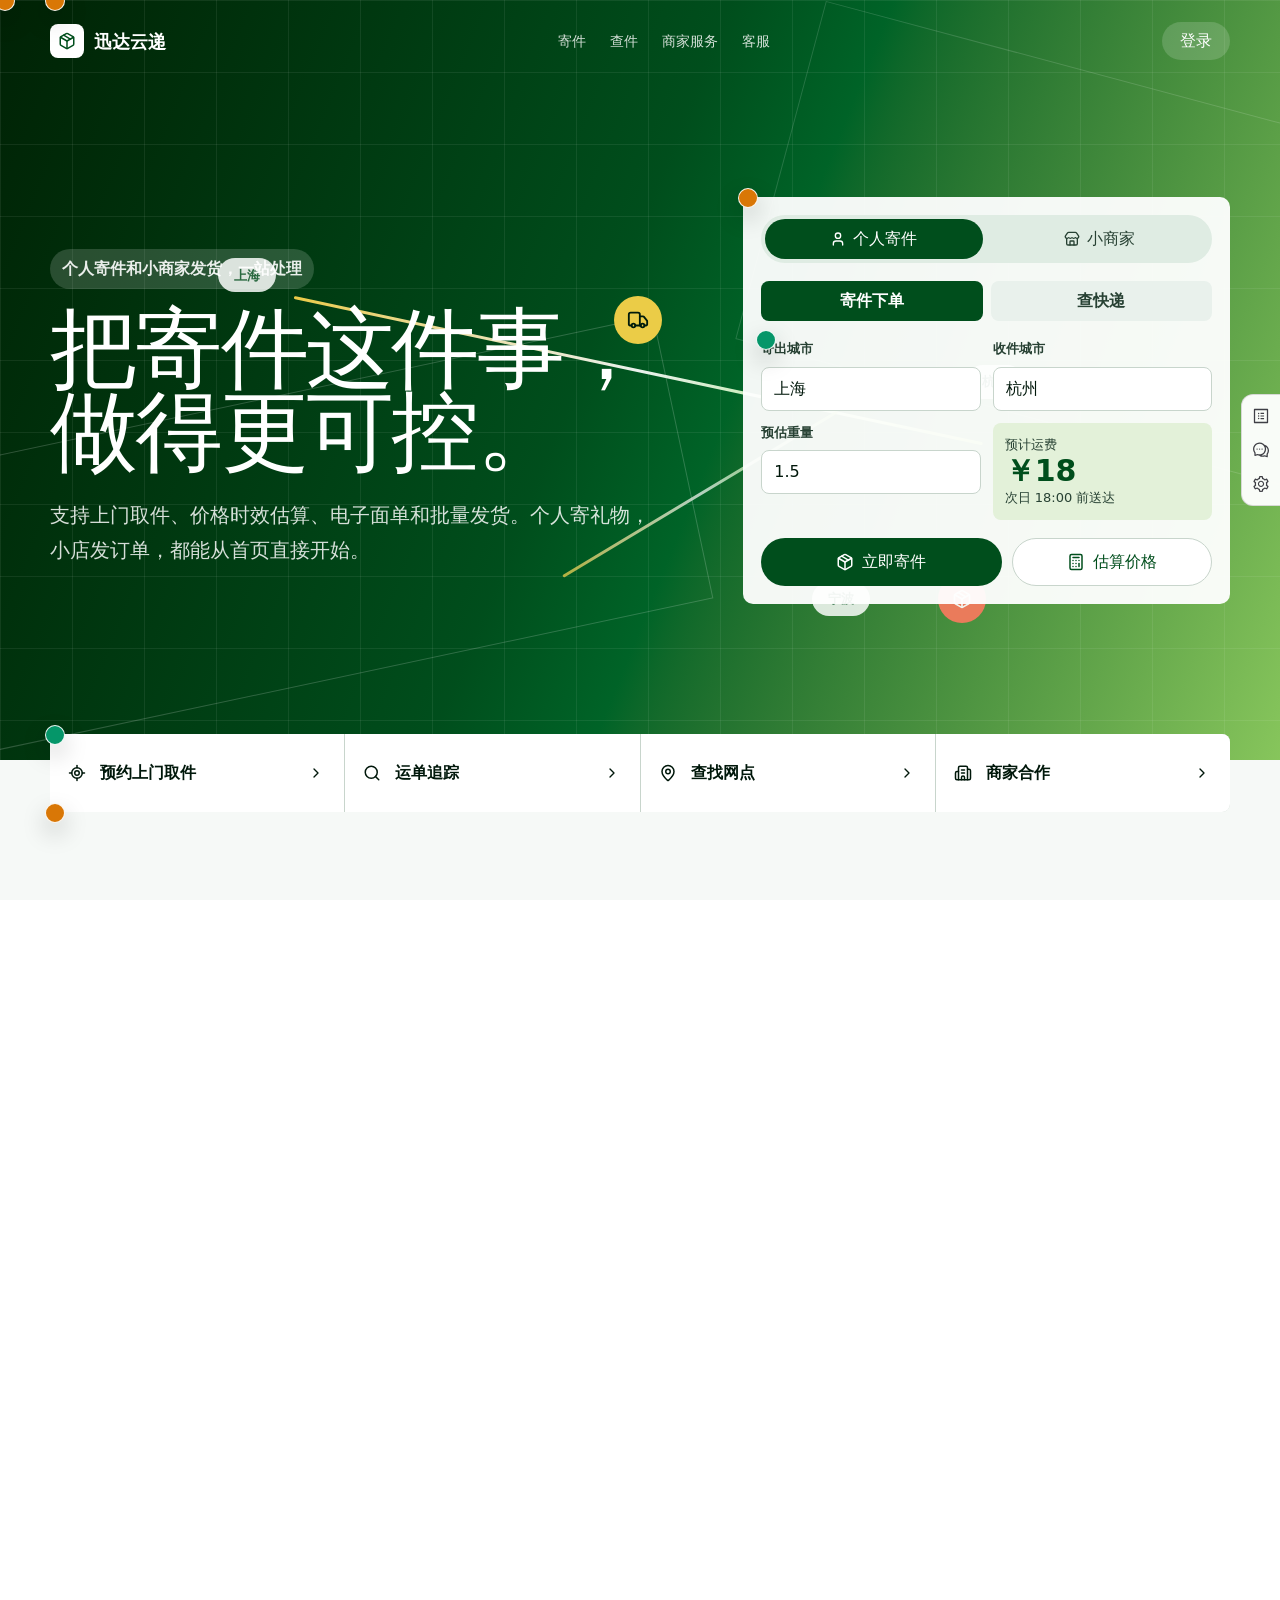
==== home/index.html @ a4611173 "Publish Axhub site 2026-07-30T12:04:05.303Z" ====
<!doctype html>
<html>
<head>
  <meta charset="utf-8">
  <title>快递官网首页</title>
  <meta name="viewport" content="width=device-width,initial-scale=1">
  <style>
    html, body {
      box-sizing: border-box;
      width: 100%;
      margin: 0;
      padding: 0;
      min-height: 100%;
      height: 100%;
      overflow-x: hidden;
      overflow-y: auto;
    }
    #root {
      width: 100%;
      margin-left: auto;
      margin-right: auto;
      height: 100%;
      min-height: 100vh;
      overflow: visible;
    }
    body.is-element-page #root {
      width: 100vw;
      height: 100vh;
    }
  </style>
  <style>
@layer properties{@supports (((-webkit-hyphens:none)) and (not (margin-trim:inline))) or ((-moz-orient:inline) and (not (color:rgb(from red r g b)))){*,:before,:after,::backdrop{--tw-translate-x:0;--tw-translate-y:0;--tw-translate-z:0;--tw-rotate-x:initial;--tw-rotate-y:initial;--tw-rotate-z:initial;--tw-skew-x:initial;--tw-skew-y:initial;--tw-space-y-reverse:0;--tw-space-x-reverse:0;--tw-divide-y-reverse:0;--tw-border-style:solid;--tw-gradient-position:initial;--tw-gradient-from:#0000;--tw-gradient-via:#0000;--tw-gradient-to:#0000;--tw-gradient-stops:initial;--tw-gradient-via-stops:initial;--tw-gradient-from-position:0%;--tw-gradient-via-position:50%;--tw-gradient-to-position:100%;--tw-leading:initial;--tw-font-weight:initial;--tw-tracking:initial;--tw-ordinal:initial;--tw-slashed-zero:initial;--tw-numeric-figure:initial;--tw-numeric-spacing:initial;--tw-numeric-fraction:initial;--tw-shadow:0 0 #0000;--tw-shadow-color:initial;--tw-shadow-alpha:100%;--tw-inset-shadow:0 0 #0000;--tw-inset-shadow-color:initial;--tw-inset-shadow-alpha:100%;--tw-ring-color:initial;--tw-ring-shadow:0 0 #0000;--tw-inset-ring-color:initial;--tw-inset-ring-shadow:0 0 #0000;--tw-ring-inset:initial;--tw-ring-offset-width:0px;--tw-ring-offset-color:#fff;--tw-ring-offset-shadow:0 0 #0000;--tw-outline-style:solid;--tw-blur:initial;--tw-brightness:initial;--tw-contrast:initial;--tw-grayscale:initial;--tw-hue-rotate:initial;--tw-invert:initial;--tw-opacity:initial;--tw-saturate:initial;--tw-sepia:initial;--tw-drop-shadow:initial;--tw-drop-shadow-color:initial;--tw-drop-shadow-alpha:100%;--tw-drop-shadow-size:initial;--tw-backdrop-blur:initial;--tw-backdrop-brightness:initial;--tw-backdrop-contrast:initial;--tw-backdrop-grayscale:initial;--tw-backdrop-hue-rotate:initial;--tw-backdrop-invert:initial;--tw-backdrop-opacity:initial;--tw-backdrop-saturate:initial;--tw-backdrop-sepia:initial;--tw-duration:initial;--tw-ease:initial;--tw-scale-x:1;--tw-scale-y:1;--tw-scale-z:1;--tw-content:""}}}@layer theme{:root,:host{--font-sans:-apple-system, BlinkMacSystemFont, "Segoe UI", Roboto, "Helvetica Neue", "Noto Sans", Arial, sans-serif, "Apple Color Emoji", "Segoe UI Emoji", "Segoe UI Symbol", "Noto Color Emoji";--font-serif:ui-serif, Georgia, Cambria, "Times New Roman", Times, serif;--font-mono:ui-monospace, SFMono-Regular, Menlo, Monaco, Consolas, "Liberation Mono", "Courier New", monospace;--color-red-400:oklch(70.4% .191 22.216);--color-red-500:oklch(63.7% .237 25.331);--color-orange-50:oklch(98% .016 73.684);--color-orange-100:oklch(95.4% .038 75.164);--color-orange-300:oklch(83.7% .128 66.29);--color-orange-400:oklch(75% .183 55.934);--color-orange-500:oklch(70.5% .213 47.604);--color-orange-600:oklch(64.6% .222 41.116);--color-amber-50:oklch(98.7% .022 95.277);--color-amber-100:oklch(96.2% .059 95.617);--color-yellow-50:oklch(98.7% .026 102.212);--color-yellow-400:oklch(85.2% .199 91.936);--color-green-400:oklch(79.2% .209 151.711);--color-blue-50:oklch(97% .014 254.604);--color-blue-200:oklch(88.2% .059 254.128);--color-blue-300:oklch(80.9% .105 251.813);--color-blue-500:oklch(62.3% .214 259.815);--color-blue-600:oklch(54.6% .245 262.881);--color-blue-700:oklch(48.8% .243 264.376);--color-blue-900:oklch(37.9% .146 265.522);--color-purple-50:oklch(97.7% .014 308.299);--color-purple-500:oklch(62.7% .265 303.9);--color-purple-700:oklch(49.6% .265 301.924);--color-gray-50:oklch(98.5% .002 247.839);--color-gray-100:oklch(96.7% .003 264.542);--color-gray-200:oklch(92.8% .006 264.531);--color-gray-300:oklch(87.2% .01 258.338);--color-gray-400:oklch(70.7% .022 261.325);--color-gray-500:oklch(55.1% .027 264.364);--color-gray-600:oklch(44.6% .03 256.802);--color-gray-700:oklch(37.3% .034 259.733);--color-gray-800:oklch(27.8% .033 256.848);--color-gray-900:oklch(21% .034 264.665);--color-stone-50:oklch(98.5% .001 106.423);--color-stone-100:oklch(97% .001 106.424);--color-stone-200:oklch(92.3% .003 48.717);--color-black:#000;--color-white:#fff;--spacing:.25rem;--breakpoint-sm:40rem;--breakpoint-md:48rem;--breakpoint-lg:64rem;--breakpoint-xl:80rem;--breakpoint-2xl:96rem;--container-sm:24rem;--container-md:28rem;--container-lg:32rem;--container-xl:36rem;--container-2xl:42rem;--container-3xl:48rem;--container-4xl:56rem;--container-5xl:64rem;--container-6xl:72rem;--container-7xl:80rem;--text-xs:.75rem;--text-xs--line-height:calc(1 / .75);--text-sm:.875rem;--text-sm--line-height:calc(1.25 / .875);--text-base:1rem;--text-base--line-height: 1.5 ;--text-lg:1.125rem;--text-lg--line-height:calc(1.75 / 1.125);--text-xl:1.25rem;--text-xl--line-height:calc(1.75 / 1.25);--text-2xl:1.5rem;--text-2xl--line-height:calc(2 / 1.5);--text-3xl:1.875rem;--text-3xl--line-height: 1.2 ;--text-4xl:2.25rem;--text-4xl--line-height:calc(2.5 / 2.25);--text-5xl:3rem;--text-5xl--line-height:1;--text-6xl:3.75rem;--text-6xl--line-height:1;--text-7xl:4.5rem;--text-7xl--line-height:1;--text-8xl:6rem;--text-8xl--line-height:1;--text-9xl:8rem;--text-9xl--line-height:1;--font-weight-light:300;--font-weight-normal:400;--font-weight-medium:500;--font-weight-semibold:600;--font-weight-bold:700;--font-weight-extrabold:800;--font-weight-black:900;--tracking-tight:-.025em;--tracking-wide:.025em;--tracking-wider:.05em;--tracking-widest:.1em;--leading-tight:1.25;--leading-snug:1.375;--leading-normal:1.5;--leading-relaxed:1.625;--radius-xs:.125rem;--radius-sm:.25rem;--radius-md:.375rem;--radius-lg:.5rem;--radius-xl:.75rem;--radius-2xl:1rem;--shadow-xs:0 1px 2px 0 #0000000d;--shadow-sm:0 1px 3px 0 #0000001a, 0 1px 2px -1px #0000001a;--shadow-md:0 4px 6px -1px #0000001a, 0 2px 4px -2px #0000001a;--shadow-lg:0 10px 15px -3px #0000001a, 0 4px 6px -4px #0000001a;--shadow-xl:0 20px 25px -5px #0000001a, 0 8px 10px -6px #0000001a;--shadow-2xl:0 25px 50px -12px #00000040;--drop-shadow-lg:0 4px 4px #00000026;--ease-in:cubic-bezier(.4, 0, 1, 1);--ease-out:cubic-bezier(0, 0, .2, 1);--ease-in-out:cubic-bezier(.4, 0, .2, 1);--animate-spin:spin 1s linear infinite;--animate-pulse:pulse 2s cubic-bezier(.4, 0, .6, 1) infinite;--animate-bounce:bounce 1s infinite;--blur-sm:8px;--aspect-video:16 / 9;--default-transition-duration:.15s;--default-transition-timing-function:cubic-bezier(.4, 0, .2, 1);--default-font-family:var(--font-sans);--default-mono-font-family:var(--font-mono)}}@layer base{*,:after,:before,::backdrop{box-sizing:border-box;border:0 solid;margin:0;padding:0}::file-selector-button{box-sizing:border-box;border:0 solid;margin:0;padding:0}html,:host{-webkit-text-size-adjust:100%;tab-size:4;line-height:1.5;font-family:var(--default-font-family,-apple-system, BlinkMacSystemFont, "Segoe UI", Roboto, "Helvetica Neue", "Noto Sans", Arial, sans-serif, "Apple Color Emoji", "Segoe UI Emoji", "Segoe UI Symbol", "Noto Color Emoji");font-feature-settings:var(--default-font-feature-settings,normal);font-variation-settings:var(--default-font-variation-settings,normal);-webkit-tap-highlight-color:transparent}hr{height:0;color:inherit;border-top-width:1px}abbr:where([title]){-webkit-text-decoration:underline dotted;text-decoration:underline dotted}h1,h2,h3,h4,h5,h6{font-size:inherit;font-weight:inherit}a{color:inherit;-webkit-text-decoration:inherit;text-decoration:inherit}b,strong{font-weight:bolder}code,kbd,samp,pre{font-family:var(--default-mono-font-family,ui-monospace, SFMono-Regular, Menlo, Monaco, Consolas, "Liberation Mono", "Courier New", monospace);font-feature-settings:var(--default-mono-font-feature-settings,normal);font-variation-settings:var(--default-mono-font-variation-settings,normal);font-size:1em}small{font-size:80%}sub,sup{vertical-align:baseline;font-size:75%;line-height:0;position:relative}sub{bottom:-.25em}sup{top:-.5em}table{text-indent:0;border-color:inherit;border-collapse:collapse}:-moz-focusring:where(:not(iframe)){outline:auto}progress{vertical-align:baseline}summary{display:list-item}ol,ul,menu{list-style:none}img,svg,video,canvas,audio,iframe,embed,object{vertical-align:middle;display:block}img,video{max-width:100%;height:auto}button,input,select,optgroup,textarea{font:inherit;font-feature-settings:inherit;font-variation-settings:inherit;letter-spacing:inherit;color:inherit;opacity:1;background-color:#0000;border-radius:0}::file-selector-button{font:inherit;font-feature-settings:inherit;font-variation-settings:inherit;letter-spacing:inherit;color:inherit;opacity:1;background-color:#0000;border-radius:0}:where(select:is([multiple],[size])) optgroup{font-weight:bolder}:where(select:is([multiple],[size])) optgroup option{padding-inline-start:20px}::file-selector-button{margin-inline-end:4px}::placeholder{opacity:1}@supports (not ((-webkit-appearance:-apple-pay-button))) or (contain-intrinsic-size:1px){::placeholder{color:currentColor}@supports (color:color-mix(in lab,red,red)){::placeholder{color:color-mix(in oklab,currentcolor 50%,transparent)}}}textarea{resize:vertical}::-webkit-search-decoration{-webkit-appearance:none}::-webkit-date-and-time-value{min-height:1lh;text-align:inherit}::-webkit-datetime-edit{display:inline-flex}::-webkit-datetime-edit-fields-wrapper{padding:0}::-webkit-datetime-edit{padding-block:0}::-webkit-datetime-edit-year-field{padding-block:0}::-webkit-datetime-edit-month-field{padding-block:0}::-webkit-datetime-edit-day-field{padding-block:0}::-webkit-datetime-edit-hour-field{padding-block:0}::-webkit-datetime-edit-minute-field{padding-block:0}::-webkit-datetime-edit-second-field{padding-block:0}::-webkit-datetime-edit-millisecond-field{padding-block:0}::-webkit-datetime-edit-meridiem-field{padding-block:0}::-webkit-calendar-picker-indicator{line-height:1}:-moz-ui-invalid{box-shadow:none}button,input:where([type=button],[type=reset],[type=submit]){appearance:button}::file-selector-button{appearance:button}::-webkit-inner-spin-button{height:auto}::-webkit-outer-spin-button{height:auto}[hidden]:where(:not([hidden=until-found])){display:none!important}}@layer components;@layer utilities{.\@container\/card-header{container:card-header/inline-size}.\@container{container-type:inline-size}.pointer-events-none{pointer-events:none}.\!visible{visibility:visible!important}.collapse{visibility:collapse}.invisible{visibility:hidden}.visible{visibility:visible}.sr-only{clip-path:inset(50%);white-space:nowrap;border-width:0;width:1px;height:1px;margin:-1px;padding:0;position:absolute;overflow:hidden}.absolute{position:absolute}.fixed{position:fixed}.relative{position:relative}.static{position:static}.sticky{position:sticky}.inset-0{inset:0}.inset-x-0{inset-inline:0}.inset-y-0{inset-block:0}.-top-12{top:calc(var(--spacing) * -12)}.top-0{top:0}.top-1{top:var(--spacing)}.top-1\.5{top:calc(var(--spacing) * 1.5)}.top-1\/2{top:50%}.top-3{top:calc(var(--spacing) * 3)}.top-3\.5{top:calc(var(--spacing) * 3.5)}.top-4{top:calc(var(--spacing) * 4)}.top-\[1px\]{top:1px}.top-\[50\%\]{top:50%}.top-\[60\%\]{top:60%}.top-full{top:100%}.-right-12{right:calc(var(--spacing) * -12)}.right-0{right:0}.right-1{right:var(--spacing)}.right-2{right:calc(var(--spacing) * 2)}.right-3{right:calc(var(--spacing) * 3)}.right-4{right:calc(var(--spacing) * 4)}.-bottom-12{bottom:calc(var(--spacing) * -12)}.bottom-0{bottom:0}.-left-12{left:calc(var(--spacing) * -12)}.left-0{left:0}.left-1{left:var(--spacing)}.left-1\/2{left:50%}.left-2{left:calc(var(--spacing) * 2)}.left-3{left:calc(var(--spacing) * 3)}.left-4{left:calc(var(--spacing) * 4)}.left-\[50\%\]{left:50%}.isolate{isolation:isolate}.z-0{z-index:0}.z-10{z-index:10}.z-20{z-index:20}.z-30{z-index:30}.z-50{z-index:50}.z-\[1\]{z-index:1}.col-span-2{grid-column:span 2/span 2}.col-span-4{grid-column:span 4/span 4}.col-start-2{grid-column-start:2}.row-span-2{grid-row:span 2/span 2}.row-start-1{grid-row-start:1}.container{width:100%}@media (min-width:40rem){.container{max-width:40rem}}@media (min-width:48rem){.container{max-width:48rem}}@media (min-width:64rem){.container{max-width:64rem}}@media (min-width:80rem){.container{max-width:80rem}}@media (min-width:96rem){.container{max-width:96rem}}.m-0{margin:0}.m-3{margin:calc(var(--spacing) * 3)}.-mx-1{margin-inline:calc(var(--spacing) * -1)}.mx-1{margin-inline:var(--spacing)}.mx-2{margin-inline:calc(var(--spacing) * 2)}.mx-3\.5{margin-inline:calc(var(--spacing) * 3.5)}.mx-auto{margin-inline:auto}.my-0\.5{margin-block:calc(var(--spacing) * .5)}.my-1{margin-block:var(--spacing)}.-mt-4{margin-top:calc(var(--spacing) * -4)}.-mt-16{margin-top:calc(var(--spacing) * -16)}.mt-0{margin-top:0}.mt-0\.5{margin-top:calc(var(--spacing) * .5)}.mt-1{margin-top:var(--spacing)}.mt-1\.5{margin-top:calc(var(--spacing) * 1.5)}.mt-2{margin-top:calc(var(--spacing) * 2)}.mt-2\.5{margin-top:calc(var(--spacing) * 2.5)}.mt-3{margin-top:calc(var(--spacing) * 3)}.mt-4{margin-top:calc(var(--spacing) * 4)}.mt-5{margin-top:calc(var(--spacing) * 5)}.mt-6{margin-top:calc(var(--spacing) * 6)}.mt-8{margin-top:calc(var(--spacing) * 8)}.mt-10{margin-top:calc(var(--spacing) * 10)}.mt-auto{margin-top:auto}.mt-px{margin-top:1px}.mr-0{margin-right:0}.mr-0\.5{margin-right:calc(var(--spacing) * .5)}.mr-1{margin-right:var(--spacing)}.mr-1\.5{margin-right:calc(var(--spacing) * 1.5)}.mr-2{margin-right:calc(var(--spacing) * 2)}.mr-2\.5{margin-right:calc(var(--spacing) * 2.5)}.mr-3{margin-right:calc(var(--spacing) * 3)}.mr-3\.5{margin-right:calc(var(--spacing) * 3.5)}.mr-6{margin-right:calc(var(--spacing) * 6)}.mr-60{margin-right:calc(var(--spacing) * 60)}.mr-96{margin-right:calc(var(--spacing) * 96)}.mb-0{margin-bottom:0}.mb-0\.5{margin-bottom:calc(var(--spacing) * .5)}.mb-1{margin-bottom:var(--spacing)}.mb-1\.5{margin-bottom:calc(var(--spacing) * 1.5)}.mb-2{margin-bottom:calc(var(--spacing) * 2)}.mb-2\.5{margin-bottom:calc(var(--spacing) * 2.5)}.mb-3{margin-bottom:calc(var(--spacing) * 3)}.mb-3\.5{margin-bottom:calc(var(--spacing) * 3.5)}.mb-4{margin-bottom:calc(var(--spacing) * 4)}.mb-5{margin-bottom:calc(var(--spacing) * 5)}.mb-6{margin-bottom:calc(var(--spacing) * 6)}.mb-8{margin-bottom:calc(var(--spacing) * 8)}.mb-10{margin-bottom:calc(var(--spacing) * 10)}.mb-12{margin-bottom:calc(var(--spacing) * 12)}.mb-14{margin-bottom:calc(var(--spacing) * 14)}.-ml-4{margin-left:calc(var(--spacing) * -4)}.ml-0{margin-left:0}.ml-0\.5{margin-left:calc(var(--spacing) * .5)}.ml-1{margin-left:var(--spacing)}.ml-1\.5{margin-left:calc(var(--spacing) * 1.5)}.ml-2{margin-left:calc(var(--spacing) * 2)}.ml-3{margin-left:calc(var(--spacing) * 3)}.ml-3\.5{margin-left:calc(var(--spacing) * 3.5)}.ml-4{margin-left:calc(var(--spacing) * 4)}.ml-5{margin-left:calc(var(--spacing) * 5)}.ml-6{margin-left:calc(var(--spacing) * 6)}.ml-60{margin-left:calc(var(--spacing) * 60)}.ml-96{margin-left:calc(var(--spacing) * 96)}.ml-auto{margin-left:auto}.box-border{box-sizing:border-box}.line-clamp-1{-webkit-line-clamp:1;-webkit-box-orient:vertical;display:-webkit-box;overflow:hidden}.block{display:block}.contents{display:contents}.flex{display:flex}.grid{display:grid}.hidden{display:none}.inline{display:inline}.inline-block{display:inline-block}.inline-flex{display:inline-flex}.inline-grid{display:inline-grid}.list-item{display:list-item}.table{display:table}.table-caption{display:table-caption}.table-cell{display:table-cell}.table-row{display:table-row}.field-sizing-content{field-sizing:content}.aspect-\[4\/3\]{aspect-ratio:4/3}.aspect-square{aspect-ratio:1}.aspect-video{aspect-ratio:var(--aspect-video)}.size-2{width:calc(var(--spacing) * 2);height:calc(var(--spacing) * 2)}.size-2\.5{width:calc(var(--spacing) * 2.5);height:calc(var(--spacing) * 2.5)}.size-3{width:calc(var(--spacing) * 3);height:calc(var(--spacing) * 3)}.size-3\.5{width:calc(var(--spacing) * 3.5);height:calc(var(--spacing) * 3.5)}.size-4{width:calc(var(--spacing) * 4);height:calc(var(--spacing) * 4)}.size-7{width:calc(var(--spacing) * 7);height:calc(var(--spacing) * 7)}.size-8{width:calc(var(--spacing) * 8);height:calc(var(--spacing) * 8)}.size-9{width:calc(var(--spacing) * 9);height:calc(var(--spacing) * 9)}.size-10{width:calc(var(--spacing) * 10);height:calc(var(--spacing) * 10)}.size-full{width:100%;height:100%}.h-0\.5{height:calc(var(--spacing) * .5)}.h-1\.5{height:calc(var(--spacing) * 1.5)}.h-2{height:calc(var(--spacing) * 2)}.h-2\.5{height:calc(var(--spacing) * 2.5)}.h-3{height:calc(var(--spacing) * 3)}.h-3\.5{height:calc(var(--spacing) * 3.5)}.h-4{height:calc(var(--spacing) * 4)}.h-5{height:calc(var(--spacing) * 5)}.h-6{height:calc(var(--spacing) * 6)}.h-7{height:calc(var(--spacing) * 7)}.h-8{height:calc(var(--spacing) * 8)}.h-9{height:calc(var(--spacing) * 9)}.h-10{height:calc(var(--spacing) * 10)}.h-12{height:calc(var(--spacing) * 12)}.h-14{height:calc(var(--spacing) * 14)}.h-16{height:calc(var(--spacing) * 16)}.h-20{height:calc(var(--spacing) * 20)}.h-24{height:calc(var(--spacing) * 24)}.h-32{height:calc(var(--spacing) * 32)}.h-40{height:calc(var(--spacing) * 40)}.h-\[1\.15rem\]{height:1.15rem}.h-\[60\%\]{height:60%}.h-\[200px\]{height:200px}.h-\[240px\]{height:240px}.h-\[400px\]{height:400px}.h-\[600px\]{height:600px}.h-\[calc\(100\%-1px\)\]{height:calc(100% - 1px)}.h-\[var\(--radix-navigation-menu-viewport-height\)\]{height:var(--radix-navigation-menu-viewport-height)}.h-\[var\(--radix-select-trigger-height\)\]{height:var(--radix-select-trigger-height)}.h-auto{height:auto}.h-full{height:100%}.h-px{height:1px}.h-screen{height:100vh}.h-svh{height:100svh}.max-h-\(--radix-context-menu-content-available-height\){max-height:var(--radix-context-menu-content-available-height)}.max-h-\(--radix-dropdown-menu-content-available-height\){max-height:var(--radix-dropdown-menu-content-available-height)}.max-h-\(--radix-select-content-available-height\){max-height:var(--radix-select-content-available-height)}.max-h-8{max-height:calc(var(--spacing) * 8)}.max-h-12{max-height:calc(var(--spacing) * 12)}.max-h-32{max-height:calc(var(--spacing) * 32)}.max-h-40{max-height:calc(var(--spacing) * 40)}.max-h-60{max-height:calc(var(--spacing) * 60)}.max-h-\[70vh\]{max-height:70vh}.max-h-\[90vh\]{max-height:90vh}.max-h-\[300px\]{max-height:300px}.max-h-full{max-height:100%}.min-h-0{min-height:0}.min-h-4{min-height:calc(var(--spacing) * 4)}.min-h-16{min-height:calc(var(--spacing) * 16)}.min-h-\[500px\]{min-height:500px}.min-h-\[600px\]{min-height:600px}.min-h-\[932px\]{min-height:932px}.min-h-screen{min-height:100vh}.min-h-svh{min-height:100svh}.w-\(--sidebar-width\){width:var(--sidebar-width)}.w-0{width:0}.w-1{width:var(--spacing)}.w-1\.5{width:calc(var(--spacing) * 1.5)}.w-1\/4{width:25%}.w-2{width:calc(var(--spacing) * 2)}.w-2\.5{width:calc(var(--spacing) * 2.5)}.w-3{width:calc(var(--spacing) * 3)}.w-3\.5{width:calc(var(--spacing) * 3.5)}.w-3\/4{width:75%}.w-4{width:calc(var(--spacing) * 4)}.w-5{width:calc(var(--spacing) * 5)}.w-6{width:calc(var(--spacing) * 6)}.w-8{width:calc(var(--spacing) * 8)}.w-9{width:calc(var(--spacing) * 9)}.w-10{width:calc(var(--spacing) * 10)}.w-12{width:calc(var(--spacing) * 12)}.w-16{width:calc(var(--spacing) * 16)}.w-20{width:calc(var(--spacing) * 20)}.w-24{width:calc(var(--spacing) * 24)}.w-32{width:calc(var(--spacing) * 32)}.w-36{width:calc(var(--spacing) * 36)}.w-40{width:calc(var(--spacing) * 40)}.w-48{width:calc(var(--spacing) * 48)}.w-64{width:calc(var(--spacing) * 64)}.w-72{width:calc(var(--spacing) * 72)}.w-80{width:calc(var(--spacing) * 80)}.w-\[1px\]{width:1px}.w-\[30\%\]{width:30%}.w-\[88px\]{width:88px}.w-\[100px\]{width:100px}.w-\[430px\]{width:430px}.w-\[500px\]{width:500px}.w-auto{width:auto}.w-fit{width:fit-content}.w-full{width:100%}.w-max{width:max-content}.w-px{width:1px}.max-w-\(--skeleton-width\){max-width:var(--skeleton-width)}.max-w-2xl{max-width:var(--container-2xl)}.max-w-3xl{max-width:var(--container-3xl)}.max-w-4xl{max-width:var(--container-4xl)}.max-w-5xl{max-width:var(--container-5xl)}.max-w-6xl{max-width:var(--container-6xl)}.max-w-7xl{max-width:var(--container-7xl)}.max-w-\[200px\]{max-width:200px}.max-w-\[1140px\]{max-width:1140px}.max-w-\[1280px\]{max-width:1280px}.max-w-\[calc\(100\%-2rem\)\]{max-width:calc(100% - 2rem)}.max-w-full{max-width:100%}.max-w-max{max-width:max-content}.max-w-md{max-width:var(--container-md)}.min-w-0{min-width:0}.min-w-5{min-width:calc(var(--spacing) * 5)}.min-w-8{min-width:calc(var(--spacing) * 8)}.min-w-9{min-width:calc(var(--spacing) * 9)}.min-w-10{min-width:calc(var(--spacing) * 10)}.min-w-\[4rem\]{min-width:4rem}.min-w-\[8rem\]{min-width:8rem}.min-w-\[12rem\]{min-width:12rem}.min-w-\[16px\]{min-width:16px}.min-w-\[36px\]{min-width:36px}.min-w-\[100px\]{min-width:100px}.min-w-\[200px\]{min-width:200px}.min-w-\[280px\]{min-width:280px}.min-w-\[var\(--radix-select-trigger-width\)\]{min-width:var(--radix-select-trigger-width)}.flex-1{flex:1}.flex-shrink{flex-shrink:1}.flex-shrink-0{flex-shrink:0}.shrink{flex-shrink:1}.shrink-0{flex-shrink:0}.grow{flex-grow:1}.grow-0{flex-grow:0}.basis-1\/12{flex-basis:8.33333%}.basis-full{flex-basis:100%}.caption-bottom{caption-side:bottom}.border-collapse{border-collapse:collapse}.origin-\(--radix-context-menu-content-transform-origin\){transform-origin:var(--radix-context-menu-content-transform-origin)}.origin-\(--radix-dropdown-menu-content-transform-origin\){transform-origin:var(--radix-dropdown-menu-content-transform-origin)}.origin-\(--radix-hover-card-content-transform-origin\){transform-origin:var(--radix-hover-card-content-transform-origin)}.origin-\(--radix-menubar-content-transform-origin\){transform-origin:var(--radix-menubar-content-transform-origin)}.origin-\(--radix-popover-content-transform-origin\){transform-origin:var(--radix-popover-content-transform-origin)}.origin-\(--radix-select-content-transform-origin\){transform-origin:var(--radix-select-content-transform-origin)}.origin-\(--radix-tooltip-content-transform-origin\){transform-origin:var(--radix-tooltip-content-transform-origin)}.-translate-x-1\/2{--tw-translate-x: -50% ;translate:var(--tw-translate-x) var(--tw-translate-y)}.-translate-x-px{--tw-translate-x:-1px;translate:var(--tw-translate-x) var(--tw-translate-y)}.translate-x-\[-50\%\]{--tw-translate-x:-50%;translate:var(--tw-translate-x) var(--tw-translate-y)}.translate-x-px{--tw-translate-x:1px;translate:var(--tw-translate-x) var(--tw-translate-y)}.-translate-y-1\/2{--tw-translate-y: -50% ;translate:var(--tw-translate-x) var(--tw-translate-y)}.translate-y-0\.5{--tw-translate-y:calc(var(--spacing) * .5);translate:var(--tw-translate-x) var(--tw-translate-y)}.translate-y-\[-50\%\]{--tw-translate-y:-50%;translate:var(--tw-translate-x) var(--tw-translate-y)}.translate-y-\[calc\(-50\%_-_2px\)\]{--tw-translate-y: calc(-50% - 2px) ;translate:var(--tw-translate-x) var(--tw-translate-y)}.rotate-45{rotate:45deg}.rotate-90{rotate:90deg}.rotate-180{rotate:180deg}.transform{transform:var(--tw-rotate-x,) var(--tw-rotate-y,) var(--tw-rotate-z,) var(--tw-skew-x,) var(--tw-skew-y,)}.animate-\[slideDown_0\.2s_ease-out\]{animation:.2s ease-out slideDown}.animate-\[slideUp_0\.25s_ease-out\]{animation:.25s ease-out slideUp}.animate-bounce{animation:var(--animate-bounce)}.animate-pulse{animation:var(--animate-pulse)}.animate-spin{animation:var(--animate-spin)}.cursor-default{cursor:default}.cursor-not-allowed{cursor:not-allowed}.cursor-pointer{cursor:pointer}.touch-none{touch-action:none}.resize{resize:both}.resize-none{resize:none}.scroll-my-1{scroll-margin-block:var(--spacing)}.scroll-py-1{scroll-padding-block:var(--spacing)}.list-inside{list-style-position:inside}.list-disc{list-style-type:disc}.list-none{list-style-type:none}.auto-rows-min{grid-auto-rows:min-content}.grid-cols-1{grid-template-columns:repeat(1,minmax(0,1fr))}.grid-cols-2{grid-template-columns:repeat(2,minmax(0,1fr))}.grid-cols-3{grid-template-columns:repeat(3,minmax(0,1fr))}.grid-cols-4{grid-template-columns:repeat(4,minmax(0,1fr))}.grid-cols-5{grid-template-columns:repeat(5,minmax(0,1fr))}.grid-cols-10{grid-template-columns:repeat(10,minmax(0,1fr))}.grid-cols-11{grid-template-columns:repeat(11,minmax(0,1fr))}.grid-cols-\[0_1fr\]{grid-template-columns:0 1fr}.grid-rows-\[auto_auto\]{grid-template-rows:auto auto}.flex-col{flex-direction:column}.flex-col-reverse{flex-direction:column-reverse}.flex-row{flex-direction:row}.flex-wrap{flex-wrap:wrap}.items-center{align-items:center}.items-end{align-items:flex-end}.items-start{align-items:flex-start}.items-stretch{align-items:stretch}.justify-around{justify-content:space-around}.justify-between{justify-content:space-between}.justify-center{justify-content:center}.justify-end{justify-content:flex-end}.justify-items-start{justify-items:start}.gap-0{gap:0}.gap-0\.5{gap:calc(var(--spacing) * .5)}.gap-1{gap:var(--spacing)}.gap-1\.5{gap:calc(var(--spacing) * 1.5)}.gap-2{gap:calc(var(--spacing) * 2)}.gap-2\.5{gap:calc(var(--spacing) * 2.5)}.gap-3{gap:calc(var(--spacing) * 3)}.gap-4{gap:calc(var(--spacing) * 4)}.gap-5{gap:calc(var(--spacing) * 5)}.gap-6{gap:calc(var(--spacing) * 6)}.gap-7{gap:calc(var(--spacing) * 7)}.gap-8{gap:calc(var(--spacing) * 8)}.gap-10{gap:calc(var(--spacing) * 10)}.gap-12{gap:calc(var(--spacing) * 12)}:where(.space-y-0\.5>:not(:last-child)){--tw-space-y-reverse:0;margin-block-start:calc(calc(var(--spacing) * .5) * var(--tw-space-y-reverse));margin-block-end:calc(calc(var(--spacing) * .5) * calc(1 - var(--tw-space-y-reverse)))}:where(.space-y-1>:not(:last-child)){--tw-space-y-reverse:0;margin-block-start:calc(var(--spacing) * var(--tw-space-y-reverse));margin-block-end:calc(var(--spacing) * calc(1 - var(--tw-space-y-reverse)))}:where(.space-y-1\.5>:not(:last-child)){--tw-space-y-reverse:0;margin-block-start:calc(calc(var(--spacing) * 1.5) * var(--tw-space-y-reverse));margin-block-end:calc(calc(var(--spacing) * 1.5) * calc(1 - var(--tw-space-y-reverse)))}:where(.space-y-2>:not(:last-child)){--tw-space-y-reverse:0;margin-block-start:calc(calc(var(--spacing) * 2) * var(--tw-space-y-reverse));margin-block-end:calc(calc(var(--spacing) * 2) * calc(1 - var(--tw-space-y-reverse)))}:where(.space-y-3>:not(:last-child)){--tw-space-y-reverse:0;margin-block-start:calc(calc(var(--spacing) * 3) * var(--tw-space-y-reverse));margin-block-end:calc(calc(var(--spacing) * 3) * calc(1 - var(--tw-space-y-reverse)))}:where(.space-y-4>:not(:last-child)){--tw-space-y-reverse:0;margin-block-start:calc(calc(var(--spacing) * 4) * var(--tw-space-y-reverse));margin-block-end:calc(calc(var(--spacing) * 4) * calc(1 - var(--tw-space-y-reverse)))}:where(.space-y-5>:not(:last-child)){--tw-space-y-reverse:0;margin-block-start:calc(calc(var(--spacing) * 5) * var(--tw-space-y-reverse));margin-block-end:calc(calc(var(--spacing) * 5) * calc(1 - var(--tw-space-y-reverse)))}:where(.space-y-6>:not(:last-child)){--tw-space-y-reverse:0;margin-block-start:calc(calc(var(--spacing) * 6) * var(--tw-space-y-reverse));margin-block-end:calc(calc(var(--spacing) * 6) * calc(1 - var(--tw-space-y-reverse)))}:where(.space-y-8>:not(:last-child)){--tw-space-y-reverse:0;margin-block-start:calc(calc(var(--spacing) * 8) * var(--tw-space-y-reverse));margin-block-end:calc(calc(var(--spacing) * 8) * calc(1 - var(--tw-space-y-reverse)))}.gap-x-0\.5{column-gap:calc(var(--spacing) * .5)}.gap-x-1{column-gap:var(--spacing)}.gap-x-1\.5{column-gap:calc(var(--spacing) * 1.5)}.gap-x-2{column-gap:calc(var(--spacing) * 2)}.gap-x-2\.5{column-gap:calc(var(--spacing) * 2.5)}.gap-x-3{column-gap:calc(var(--spacing) * 3)}.gap-x-4{column-gap:calc(var(--spacing) * 4)}.gap-x-5{column-gap:calc(var(--spacing) * 5)}.gap-x-6{column-gap:calc(var(--spacing) * 6)}.gap-x-7{column-gap:calc(var(--spacing) * 7)}.gap-x-10{column-gap:calc(var(--spacing) * 10)}.gap-x-12{column-gap:calc(var(--spacing) * 12)}:where(.space-x-1>:not(:last-child)){--tw-space-x-reverse:0;margin-inline-start:calc(var(--spacing) * var(--tw-space-x-reverse));margin-inline-end:calc(var(--spacing) * calc(1 - var(--tw-space-x-reverse)))}:where(.space-x-2>:not(:last-child)){--tw-space-x-reverse:0;margin-inline-start:calc(calc(var(--spacing) * 2) * var(--tw-space-x-reverse));margin-inline-end:calc(calc(var(--spacing) * 2) * calc(1 - var(--tw-space-x-reverse)))}.gap-y-0{row-gap:0}.gap-y-0\.5{row-gap:calc(var(--spacing) * .5)}.gap-y-1{row-gap:var(--spacing)}.gap-y-1\.5{row-gap:calc(var(--spacing) * 1.5)}.gap-y-2{row-gap:calc(var(--spacing) * 2)}.gap-y-2\.5{row-gap:calc(var(--spacing) * 2.5)}.gap-y-3{row-gap:calc(var(--spacing) * 3)}.gap-y-4{row-gap:calc(var(--spacing) * 4)}.gap-y-5{row-gap:calc(var(--spacing) * 5)}.gap-y-6{row-gap:calc(var(--spacing) * 6)}.gap-y-7{row-gap:calc(var(--spacing) * 7)}.gap-y-10{row-gap:calc(var(--spacing) * 10)}.gap-y-12{row-gap:calc(var(--spacing) * 12)}:where(.divide-y>:not(:last-child)){--tw-divide-y-reverse:0;border-bottom-style:var(--tw-border-style);border-top-style:var(--tw-border-style);border-top-width:calc(1px * var(--tw-divide-y-reverse));border-bottom-width:calc(1px * calc(1 - var(--tw-divide-y-reverse)))}:where(.divide-white\/\[0\.04\]>:not(:last-child)){border-color:#ffffff0a}@supports (color:color-mix(in lab,red,red)){:where(.divide-white\/\[0\.04\]>:not(:last-child)){border-color:color-mix(in oklab,var(--color-white) 4%,transparent)}}.self-start{align-self:flex-start}.justify-self-end{justify-self:flex-end}.truncate{text-overflow:ellipsis;white-space:nowrap;overflow:hidden}.overflow-auto{overflow:auto}.overflow-hidden{overflow:hidden}.overflow-scroll{overflow:scroll}.overflow-visible{overflow:visible}.overflow-x-auto{overflow-x:auto}.overflow-x-hidden{overflow-x:hidden}.overflow-y-auto{overflow-y:auto}.overflow-y-scroll{overflow-y:scroll}.rounded{border-radius:.25rem}.rounded-2xl{border-radius:var(--radius-2xl)}.rounded-\[2px\]{border-radius:2px}.rounded-\[4px\]{border-radius:4px}.rounded-\[inherit\]{border-radius:inherit}.rounded-full{border-radius:3.40282e38px}.rounded-lg{border-radius:var(--radius-lg)}.rounded-md{border-radius:var(--radius-md)}.rounded-none{border-radius:0}.rounded-sm{border-radius:var(--radius-sm)}.rounded-xl{border-radius:var(--radius-xl)}.rounded-xs{border-radius:var(--radius-xs)}.rounded-t-2xl{border-top-left-radius:var(--radius-2xl);border-top-right-radius:var(--radius-2xl)}.rounded-tl-sm{border-top-left-radius:var(--radius-sm)}.border{border-style:var(--tw-border-style);border-width:1px}.border-0{border-style:var(--tw-border-style);border-width:0}.border-2{border-style:var(--tw-border-style);border-width:2px}.border-\[1\.5px\]{border-style:var(--tw-border-style);border-width:1.5px}.border-y{border-block-style:var(--tw-border-style);border-block-width:1px}.border-t{border-top-style:var(--tw-border-style);border-top-width:1px}.border-t-2{border-top-style:var(--tw-border-style);border-top-width:2px}.border-r{border-right-style:var(--tw-border-style);border-right-width:1px}.border-b{border-bottom-style:var(--tw-border-style);border-bottom-width:1px}.border-b-\[3px\]{border-bottom-style:var(--tw-border-style);border-bottom-width:3px}.border-l{border-left-style:var(--tw-border-style);border-left-width:1px}.border-l-4{border-left-style:var(--tw-border-style);border-left-width:4px}.border-dashed{--tw-border-style:dashed;border-style:dashed}.border-\(--color-border\){border-color:var(--color-border)}.border-\[\#5B7AC5\]{border-color:#5b7ac5}.border-\[\#e6f3f4\]{border-color:#e6f3f4}.border-\[rgba\(250\,173\,20\,0\.35\)\]{border-color:#faad1459}.border-\[rgba\(255\,77\,79\,0\.3\)\]{border-color:#ff4d4f4d}.border-blue-200{border-color:var(--color-blue-200)}.border-blue-500{border-color:var(--color-blue-500)}.border-gray-100{border-color:var(--color-gray-100)}.border-gray-200{border-color:var(--color-gray-200)}.border-gray-400{border-color:var(--color-gray-400)}.border-gray-500{border-color:var(--color-gray-500)}.border-purple-500{border-color:var(--color-purple-500)}.border-transparent{border-color:#0000}.border-white{border-color:var(--color-white)}.border-white\/5{border-color:#ffffff0d}@supports (color:color-mix(in lab,red,red)){.border-white\/5{border-color:color-mix(in oklab,var(--color-white) 5%,transparent)}}.border-white\/10{border-color:#ffffff1a}@supports (color:color-mix(in lab,red,red)){.border-white\/10{border-color:color-mix(in oklab,var(--color-white) 10%,transparent)}}.border-white\/30{border-color:#ffffff4d}@supports (color:color-mix(in lab,red,red)){.border-white\/30{border-color:color-mix(in oklab,var(--color-white) 30%,transparent)}}.border-white\/\[0\.06\]{border-color:#ffffff0f}@supports (color:color-mix(in lab,red,red)){.border-white\/\[0\.06\]{border-color:color-mix(in oklab,var(--color-white) 6%,transparent)}}.border-white\/\[0\.08\]{border-color:#ffffff14}@supports (color:color-mix(in lab,red,red)){.border-white\/\[0\.08\]{border-color:color-mix(in oklab,var(--color-white) 8%,transparent)}}.border-t-transparent{border-top-color:#0000}.border-l-blue-500{border-left-color:var(--color-blue-500)}.border-l-transparent{border-left-color:#0000}.bg-\(--color-bg\){background-color:var(--color-bg)}.bg-\[\#0A2E6B\]{background-color:#0a2e6b}.bg-\[\#0A2E6B\]\/50{background-color:#0a2e6b80}.bg-\[\#0A2E6B\]\/95{background-color:#0a2e6bf2}.bg-\[\#0F3571\]{background-color:#0f3571}.bg-\[\#5B7AC5\]{background-color:#5b7ac5}.bg-\[\#153A78\]{background-color:#153a78}.bg-\[\#153A78\]\/80{background-color:#153a78cc}.bg-\[\#9333eaf5\]{background-color:#9333eaf5}.bg-\[\#082556\]{background-color:#082556}.bg-\[\#FF6B6B\]{background-color:#ff6b6b}.bg-\[\#d1c1c1\]{background-color:#d1c1c1}.bg-\[\#f5f0e6\],.bg-\[rgb\(245_240_230\)\]{background-color:#f5f0e6}.bg-\[rgba\(250\,140\,22\,0\.22\)\]{background-color:#fa8c1638}.bg-\[rgba\(255\,77\,79\,0\.12\)\]{background-color:#ff4d4f1f}.bg-amber-50{background-color:var(--color-amber-50)}.bg-amber-100{background-color:var(--color-amber-100)}.bg-black{background-color:var(--color-black)}.bg-black\/50{background-color:#00000080}@supports (color:color-mix(in lab,red,red)){.bg-black\/50{background-color:color-mix(in oklab,var(--color-black) 50%,transparent)}}.bg-black\/60{background-color:#0009}@supports (color:color-mix(in lab,red,red)){.bg-black\/60{background-color:color-mix(in oklab,var(--color-black) 60%,transparent)}}.bg-blue-50{background-color:var(--color-blue-50)}.bg-blue-50\/50{background-color:#eff6ff80}@supports (color:color-mix(in lab,red,red)){.bg-blue-50\/50{background-color:color-mix(in oklab,var(--color-blue-50) 50%,transparent)}}.bg-gray-50{background-color:var(--color-gray-50)}.bg-gray-100{background-color:var(--color-gray-100)}.bg-gray-300{background-color:var(--color-gray-300)}.bg-orange-50{background-color:var(--color-orange-50)}.bg-orange-100{background-color:var(--color-orange-100)}.bg-purple-50{background-color:var(--color-purple-50)}.bg-red-500{background-color:var(--color-red-500)}.bg-stone-50{background-color:var(--color-stone-50)}.bg-stone-100{background-color:var(--color-stone-100)}.bg-stone-200{background-color:var(--color-stone-200)}.bg-transparent{background-color:#0000}.bg-white{background-color:var(--color-white)}.bg-white\/10{background-color:#ffffff1a}@supports (color:color-mix(in lab,red,red)){.bg-white\/10{background-color:color-mix(in oklab,var(--color-white) 10%,transparent)}}.bg-white\/\[0\.05\]{background-color:#ffffff0d}@supports (color:color-mix(in lab,red,red)){.bg-white\/\[0\.05\]{background-color:color-mix(in oklab,var(--color-white) 5%,transparent)}}.bg-yellow-50{background-color:var(--color-yellow-50)}.bg-gradient-to-b{--tw-gradient-position:to bottom in oklab;background-image:linear-gradient(var(--tw-gradient-stops))}.bg-gradient-to-r{--tw-gradient-position:to right in oklab;background-image:linear-gradient(var(--tw-gradient-stops))}.bg-gradient-to-t{--tw-gradient-position:to top in oklab;background-image:linear-gradient(var(--tw-gradient-stops))}.from-\[\#0A2E6B\]{--tw-gradient-from:#0a2e6b;--tw-gradient-stops:var(--tw-gradient-via-stops,var(--tw-gradient-position), var(--tw-gradient-from) var(--tw-gradient-from-position), var(--tw-gradient-to) var(--tw-gradient-to-position))}.from-\[\#1679FC\]\/8{--tw-gradient-from:oklab(60.0427% -.0431398 -.208905/.08);--tw-gradient-stops:var(--tw-gradient-via-stops,var(--tw-gradient-position), var(--tw-gradient-from) var(--tw-gradient-from-position), var(--tw-gradient-to) var(--tw-gradient-to-position))}.from-\[\#5359EF\]{--tw-gradient-from:#5359ef;--tw-gradient-stops:var(--tw-gradient-via-stops,var(--tw-gradient-position), var(--tw-gradient-from) var(--tw-gradient-from-position), var(--tw-gradient-to) var(--tw-gradient-to-position))}.from-\[\#5359EF\]\/8{--tw-gradient-from:oklab(55.1492% .0181928 -.219806/.08);--tw-gradient-stops:var(--tw-gradient-via-stops,var(--tw-gradient-position), var(--tw-gradient-from) var(--tw-gradient-from-position), var(--tw-gradient-to) var(--tw-gradient-to-position))}.from-black\/80{--tw-gradient-from:#000c}@supports (color:color-mix(in lab,red,red)){.from-black\/80{--tw-gradient-from:color-mix(in oklab, var(--color-black) 80%, transparent)}}.from-black\/80{--tw-gradient-stops:var(--tw-gradient-via-stops,var(--tw-gradient-position), var(--tw-gradient-from) var(--tw-gradient-from-position), var(--tw-gradient-to) var(--tw-gradient-to-position))}.from-orange-400{--tw-gradient-from:var(--color-orange-400);--tw-gradient-stops:var(--tw-gradient-via-stops,var(--tw-gradient-position), var(--tw-gradient-from) var(--tw-gradient-from-position), var(--tw-gradient-to) var(--tw-gradient-to-position))}.via-black\/20{--tw-gradient-via:#0003}@supports (color:color-mix(in lab,red,red)){.via-black\/20{--tw-gradient-via:color-mix(in oklab, var(--color-black) 20%, transparent)}}.via-black\/20{--tw-gradient-via-stops:var(--tw-gradient-position), var(--tw-gradient-from) var(--tw-gradient-from-position), var(--tw-gradient-via) var(--tw-gradient-via-position), var(--tw-gradient-to) var(--tw-gradient-to-position);--tw-gradient-stops:var(--tw-gradient-via-stops)}.to-\[\#0A2E6B\]\/90{--tw-gradient-to:oklab(31.8034% -.0187764 -.112548/.9);--tw-gradient-stops:var(--tw-gradient-via-stops,var(--tw-gradient-position), var(--tw-gradient-from) var(--tw-gradient-from-position), var(--tw-gradient-to) var(--tw-gradient-to-position))}.to-\[\#0583ED\]{--tw-gradient-to:#0583ed;--tw-gradient-stops:var(--tw-gradient-via-stops,var(--tw-gradient-position), var(--tw-gradient-from) var(--tw-gradient-from-position), var(--tw-gradient-to) var(--tw-gradient-to-position))}.to-orange-500{--tw-gradient-to:var(--color-orange-500);--tw-gradient-stops:var(--tw-gradient-via-stops,var(--tw-gradient-position), var(--tw-gradient-from) var(--tw-gradient-from-position), var(--tw-gradient-to) var(--tw-gradient-to-position))}.to-transparent{--tw-gradient-to:transparent;--tw-gradient-stops:var(--tw-gradient-via-stops,var(--tw-gradient-position), var(--tw-gradient-from) var(--tw-gradient-from-position), var(--tw-gradient-to) var(--tw-gradient-to-position))}.bg-cover{background-size:cover}.bg-clip-text{-webkit-background-clip:text;background-clip:text}.bg-center{background-position:50%}.fill-current{fill:currentColor}.object-cover{object-fit:cover}.p-0{padding:0}.p-0\.5{padding:calc(var(--spacing) * .5)}.p-1{padding:var(--spacing)}.p-2{padding:calc(var(--spacing) * 2)}.p-2\.5{padding:calc(var(--spacing) * 2.5)}.p-3{padding:calc(var(--spacing) * 3)}.p-4{padding:calc(var(--spacing) * 4)}.p-5{padding:calc(var(--spacing) * 5)}.p-6{padding:calc(var(--spacing) * 6)}.p-7{padding:calc(var(--spacing) * 7)}.p-10{padding:calc(var(--spacing) * 10)}.p-12{padding:calc(var(--spacing) * 12)}.p-\[3px\]{padding:3px}.p-px{padding:1px}.px-1{padding-inline:var(--spacing)}.px-1\.5{padding-inline:calc(var(--spacing) * 1.5)}.px-2{padding-inline:calc(var(--spacing) * 2)}.px-2\.5{padding-inline:calc(var(--spacing) * 2.5)}.px-3{padding-inline:calc(var(--spacing) * 3)}.px-4{padding-inline:calc(var(--spacing) * 4)}.px-5{padding-inline:calc(var(--spacing) * 5)}.px-6{padding-inline:calc(var(--spacing) * 6)}.px-8{padding-inline:calc(var(--spacing) * 8)}.px-10{padding-inline:calc(var(--spacing) * 10)}.py-0\.5{padding-block:calc(var(--spacing) * .5)}.py-1{padding-block:var(--spacing)}.py-1\.5{padding-block:calc(var(--spacing) * 1.5)}.py-2{padding-block:calc(var(--spacing) * 2)}.py-2\.5{padding-block:calc(var(--spacing) * 2.5)}.py-3{padding-block:calc(var(--spacing) * 3)}.py-4{padding-block:calc(var(--spacing) * 4)}.py-6{padding-block:calc(var(--spacing) * 6)}.py-8{padding-block:calc(var(--spacing) * 8)}.py-12{padding-block:calc(var(--spacing) * 12)}.py-16{padding-block:calc(var(--spacing) * 16)}.pt-0{padding-top:0}.pt-0\.5{padding-top:calc(var(--spacing) * .5)}.pt-1{padding-top:var(--spacing)}.pt-1\.5{padding-top:calc(var(--spacing) * 1.5)}.pt-2{padding-top:calc(var(--spacing) * 2)}.pt-2\.5{padding-top:calc(var(--spacing) * 2.5)}.pt-3{padding-top:calc(var(--spacing) * 3)}.pt-4{padding-top:calc(var(--spacing) * 4)}.pt-5{padding-top:calc(var(--spacing) * 5)}.pt-6{padding-top:calc(var(--spacing) * 6)}.pt-8{padding-top:calc(var(--spacing) * 8)}.pt-12{padding-top:calc(var(--spacing) * 12)}.pt-14{padding-top:calc(var(--spacing) * 14)}.pt-16{padding-top:calc(var(--spacing) * 16)}.pt-24{padding-top:calc(var(--spacing) * 24)}.pt-32{padding-top:calc(var(--spacing) * 32)}.pt-60{padding-top:calc(var(--spacing) * 60)}.pr-0{padding-right:0}.pr-0\.5{padding-right:calc(var(--spacing) * .5)}.pr-1{padding-right:var(--spacing)}.pr-1\.5{padding-right:calc(var(--spacing) * 1.5)}.pr-2{padding-right:calc(var(--spacing) * 2)}.pr-2\.5{padding-right:calc(var(--spacing) * 2.5)}.pr-3{padding-right:calc(var(--spacing) * 3)}.pr-3\.5{padding-right:calc(var(--spacing) * 3.5)}.pr-4{padding-right:calc(var(--spacing) * 4)}.pr-5{padding-right:calc(var(--spacing) * 5)}.pr-6{padding-right:calc(var(--spacing) * 6)}.pr-7{padding-right:calc(var(--spacing) * 7)}.pr-8{padding-right:calc(var(--spacing) * 8)}.pr-12{padding-right:calc(var(--spacing) * 12)}.pb-0{padding-bottom:0}.pb-0\.5{padding-bottom:calc(var(--spacing) * .5)}.pb-1{padding-bottom:var(--spacing)}.pb-1\.5{padding-bottom:calc(var(--spacing) * 1.5)}.pb-2{padding-bottom:calc(var(--spacing) * 2)}.pb-2\.5{padding-bottom:calc(var(--spacing) * 2.5)}.pb-3{padding-bottom:calc(var(--spacing) * 3)}.pb-4{padding-bottom:calc(var(--spacing) * 4)}.pb-5{padding-bottom:calc(var(--spacing) * 5)}.pb-6{padding-bottom:calc(var(--spacing) * 6)}.pb-7{padding-bottom:calc(var(--spacing) * 7)}.pb-8{padding-bottom:calc(var(--spacing) * 8)}.pb-14{padding-bottom:calc(var(--spacing) * 14)}.pb-24{padding-bottom:calc(var(--spacing) * 24)}.pl-0{padding-left:0}.pl-0\.5{padding-left:calc(var(--spacing) * .5)}.pl-1{padding-left:var(--spacing)}.pl-1\.5{padding-left:calc(var(--spacing) * 1.5)}.pl-2{padding-left:calc(var(--spacing) * 2)}.pl-2\.5{padding-left:calc(var(--spacing) * 2.5)}.pl-3{padding-left:calc(var(--spacing) * 3)}.pl-3\.5{padding-left:calc(var(--spacing) * 3.5)}.pl-4{padding-left:calc(var(--spacing) * 4)}.pl-5{padding-left:calc(var(--spacing) * 5)}.pl-6{padding-left:calc(var(--spacing) * 6)}.pl-7{padding-left:calc(var(--spacing) * 7)}.pl-8{padding-left:calc(var(--spacing) * 8)}.pl-9{padding-left:calc(var(--spacing) * 9)}.pl-10{padding-left:calc(var(--spacing) * 10)}.pl-12{padding-left:calc(var(--spacing) * 12)}.pl-13{padding-left:calc(var(--spacing) * 13)}.text-center{text-align:center}.text-left{text-align:left}.text-right{text-align:right}.align-middle{vertical-align:middle}.font-mono{font-family:var(--font-mono)}.font-sans{font-family:var(--font-sans)}.text-2xl{font-size:var(--text-2xl);line-height:var(--tw-leading,var(--text-2xl--line-height))}.text-3xl{font-size:var(--text-3xl);line-height:var(--tw-leading,var(--text-3xl--line-height))}.text-4xl{font-size:var(--text-4xl);line-height:var(--tw-leading,var(--text-4xl--line-height))}.text-5xl{font-size:var(--text-5xl);line-height:var(--tw-leading,var(--text-5xl--line-height))}.text-6xl{font-size:var(--text-6xl);line-height:var(--tw-leading,var(--text-6xl--line-height))}.text-7xl{font-size:var(--text-7xl);line-height:var(--tw-leading,var(--text-7xl--line-height))}.text-8xl{font-size:var(--text-8xl);line-height:var(--tw-leading,var(--text-8xl--line-height))}.text-9xl{font-size:var(--text-9xl);line-height:var(--tw-leading,var(--text-9xl--line-height))}.text-base{font-size:var(--text-base);line-height:var(--tw-leading,var(--text-base--line-height))}.text-lg{font-size:var(--text-lg);line-height:var(--tw-leading,var(--text-lg--line-height))}.text-sm{font-size:var(--text-sm);line-height:var(--tw-leading,var(--text-sm--line-height))}.text-xl{font-size:var(--text-xl);line-height:var(--tw-leading,var(--text-xl--line-height))}.text-xs{font-size:var(--text-xs);line-height:var(--tw-leading,var(--text-xs--line-height))}.text-\[0\.8rem\]{font-size:.8rem}.text-\[10px\]{font-size:10px}.text-\[11px\]{font-size:11px}.text-\[14px\]{font-size:14px}.text-\[20px\]{font-size:20px}.text-\[24px\]{font-size:24px}.leading-3{--tw-leading:calc(var(--spacing) * 3);line-height:calc(var(--spacing) * 3)}.leading-7{--tw-leading:calc(var(--spacing) * 7);line-height:calc(var(--spacing) * 7)}.leading-9{--tw-leading:calc(var(--spacing) * 9);line-height:calc(var(--spacing) * 9)}.leading-10{--tw-leading:calc(var(--spacing) * 10);line-height:calc(var(--spacing) * 10)}.leading-none{--tw-leading:1;line-height:1}.leading-normal{--tw-leading:var(--leading-normal);line-height:var(--leading-normal)}.leading-relaxed{--tw-leading:var(--leading-relaxed);line-height:var(--leading-relaxed)}.leading-snug{--tw-leading:var(--leading-snug);line-height:var(--leading-snug)}.leading-tight{--tw-leading:var(--leading-tight);line-height:var(--leading-tight)}.font-black{--tw-font-weight:var(--font-weight-black);font-weight:var(--font-weight-black)}.font-bold{--tw-font-weight:var(--font-weight-bold);font-weight:var(--font-weight-bold)}.font-extrabold{--tw-font-weight:var(--font-weight-extrabold);font-weight:var(--font-weight-extrabold)}.font-light{--tw-font-weight:var(--font-weight-light);font-weight:var(--font-weight-light)}.font-medium{--tw-font-weight:var(--font-weight-medium);font-weight:var(--font-weight-medium)}.font-normal{--tw-font-weight:var(--font-weight-normal);font-weight:var(--font-weight-normal)}.font-semibold{--tw-font-weight:var(--font-weight-semibold);font-weight:var(--font-weight-semibold)}.tracking-tight{--tw-tracking:var(--tracking-tight);letter-spacing:var(--tracking-tight)}.tracking-wide{--tw-tracking:var(--tracking-wide);letter-spacing:var(--tracking-wide)}.tracking-wider{--tw-tracking:var(--tracking-wider);letter-spacing:var(--tracking-wider)}.tracking-widest{--tw-tracking:var(--tracking-widest);letter-spacing:var(--tracking-widest)}.text-balance{text-wrap:balance}.text-wrap{text-wrap:wrap}.break-words{overflow-wrap:break-word}.break-all{word-break:break-all}.whitespace-nowrap{white-space:nowrap}.text-\[\#0A2E6B\]{color:#0a2e6b}.text-\[\#5B7AC5\]{color:#5b7ac5}.text-\[\#333\]{color:#333}.text-\[\#FF4D4F\]{color:#ff4d4f}.text-\[\#FF6B6B\]{color:#ff6b6b}.text-\[\#FFB020\]{color:#ffb020}.text-\[\#FFD591\]{color:#ffd591}.text-\[\#FFEBA4\]{color:#ffeba4}.text-blue-600{color:var(--color-blue-600)}.text-blue-700{color:var(--color-blue-700)}.text-blue-900{color:var(--color-blue-900)}.text-current{color:currentColor}.text-gray-200{color:var(--color-gray-200)}.text-gray-300{color:var(--color-gray-300)}.text-gray-400{color:var(--color-gray-400)}.text-gray-500{color:var(--color-gray-500)}.text-gray-600{color:var(--color-gray-600)}.text-gray-700{color:var(--color-gray-700)}.text-gray-900{color:var(--color-gray-900)}.text-green-400{color:var(--color-green-400)}.text-orange-500{color:var(--color-orange-500)}.text-purple-700{color:var(--color-purple-700)}.text-white{color:var(--color-white)}.text-white\/30{color:#ffffff4d}@supports (color:color-mix(in lab,red,red)){.text-white\/30{color:color-mix(in oklab,var(--color-white) 30%,transparent)}}.text-white\/35{color:#ffffff59}@supports (color:color-mix(in lab,red,red)){.text-white\/35{color:color-mix(in oklab,var(--color-white) 35%,transparent)}}.text-white\/40{color:#fff6}@supports (color:color-mix(in lab,red,red)){.text-white\/40{color:color-mix(in oklab,var(--color-white) 40%,transparent)}}.text-white\/45{color:#ffffff73}@supports (color:color-mix(in lab,red,red)){.text-white\/45{color:color-mix(in oklab,var(--color-white) 45%,transparent)}}.text-white\/50{color:#ffffff80}@supports (color:color-mix(in lab,red,red)){.text-white\/50{color:color-mix(in oklab,var(--color-white) 50%,transparent)}}.text-white\/60{color:#fff9}@supports (color:color-mix(in lab,red,red)){.text-white\/60{color:color-mix(in oklab,var(--color-white) 60%,transparent)}}.text-white\/65{color:#ffffffa6}@supports (color:color-mix(in lab,red,red)){.text-white\/65{color:color-mix(in oklab,var(--color-white) 65%,transparent)}}.text-white\/70{color:#ffffffb3}@supports (color:color-mix(in lab,red,red)){.text-white\/70{color:color-mix(in oklab,var(--color-white) 70%,transparent)}}.text-white\/75{color:#ffffffbf}@supports (color:color-mix(in lab,red,red)){.text-white\/75{color:color-mix(in oklab,var(--color-white) 75%,transparent)}}.text-white\/80{color:#fffc}@supports (color:color-mix(in lab,red,red)){.text-white\/80{color:color-mix(in oklab,var(--color-white) 80%,transparent)}}.text-white\/85{color:#ffffffd9}@supports (color:color-mix(in lab,red,red)){.text-white\/85{color:color-mix(in oklab,var(--color-white) 85%,transparent)}}.text-white\/90{color:#ffffffe6}@supports (color:color-mix(in lab,red,red)){.text-white\/90{color:color-mix(in oklab,var(--color-white) 90%,transparent)}}.text-yellow-400{color:var(--color-yellow-400)}.capitalize{text-transform:capitalize}.lowercase{text-transform:lowercase}.uppercase{text-transform:uppercase}.italic{font-style:italic}.tabular-nums{--tw-numeric-spacing:tabular-nums;font-variant-numeric:var(--tw-ordinal,) var(--tw-slashed-zero,) var(--tw-numeric-figure,) var(--tw-numeric-spacing,) var(--tw-numeric-fraction,)}.line-through{text-decoration-line:line-through}.overline{text-decoration-line:overline}.underline{text-decoration-line:underline}.decoration-red-400{-webkit-text-decoration-color:var(--color-red-400);text-decoration-color:var(--color-red-400)}.underline-offset-4{text-underline-offset:4px}.placeholder-gray-400::placeholder{color:var(--color-gray-400)}.placeholder-gray-500::placeholder{color:var(--color-gray-500)}.opacity-0{opacity:0}.opacity-5{opacity:.05}.opacity-10{opacity:.1}.opacity-20{opacity:.2}.opacity-35{opacity:.35}.opacity-40{opacity:.4}.opacity-50{opacity:.5}.opacity-60{opacity:.6}.opacity-70{opacity:.7}.shadow{--tw-shadow:0 1px 3px 0 var(--tw-shadow-color,#0000001a), 0 1px 2px -1px var(--tw-shadow-color,#0000001a);box-shadow:var(--tw-inset-shadow),var(--tw-inset-ring-shadow),var(--tw-ring-offset-shadow),var(--tw-ring-shadow),var(--tw-shadow)}.shadow-\[0_0_0_1px_hsl\(var\(--sidebar-border\)\)\]{--tw-shadow:0 0 0 1px var(--tw-shadow-color,hsl(var(--sidebar-border)));box-shadow:var(--tw-inset-shadow),var(--tw-inset-ring-shadow),var(--tw-ring-offset-shadow),var(--tw-ring-shadow),var(--tw-shadow)}.shadow-\[0_8px_30px_rgb\(0\,0\,0\,0\.12\)\]{--tw-shadow:0 8px 30px var(--tw-shadow-color,#0000001f);box-shadow:var(--tw-inset-shadow),var(--tw-inset-ring-shadow),var(--tw-ring-offset-shadow),var(--tw-ring-shadow),var(--tw-shadow)}.shadow-lg{--tw-shadow:0 10px 15px -3px var(--tw-shadow-color,#0000001a), 0 4px 6px -4px var(--tw-shadow-color,#0000001a);box-shadow:var(--tw-inset-shadow),var(--tw-inset-ring-shadow),var(--tw-ring-offset-shadow),var(--tw-ring-shadow),var(--tw-shadow)}.shadow-md{--tw-shadow:0 4px 6px -1px var(--tw-shadow-color,#0000001a), 0 2px 4px -2px var(--tw-shadow-color,#0000001a);box-shadow:var(--tw-inset-shadow),var(--tw-inset-ring-shadow),var(--tw-ring-offset-shadow),var(--tw-ring-shadow),var(--tw-shadow)}.shadow-none{--tw-shadow:0 0 #0000;box-shadow:var(--tw-inset-shadow),var(--tw-inset-ring-shadow),var(--tw-ring-offset-shadow),var(--tw-ring-shadow),var(--tw-shadow)}.shadow-sm{--tw-shadow:0 1px 3px 0 var(--tw-shadow-color,#0000001a), 0 1px 2px -1px var(--tw-shadow-color,#0000001a);box-shadow:var(--tw-inset-shadow),var(--tw-inset-ring-shadow),var(--tw-ring-offset-shadow),var(--tw-ring-shadow),var(--tw-shadow)}.shadow-xl{--tw-shadow:0 20px 25px -5px var(--tw-shadow-color,#0000001a), 0 8px 10px -6px var(--tw-shadow-color,#0000001a);box-shadow:var(--tw-inset-shadow),var(--tw-inset-ring-shadow),var(--tw-ring-offset-shadow),var(--tw-ring-shadow),var(--tw-shadow)}.shadow-xs{--tw-shadow:0 1px 2px 0 var(--tw-shadow-color,#0000000d);box-shadow:var(--tw-inset-shadow),var(--tw-inset-ring-shadow),var(--tw-ring-offset-shadow),var(--tw-ring-shadow),var(--tw-shadow)}.shadow\/elevation,.shadow\/glow{--tw-shadow:0 1px 3px 0 var(--tw-shadow-color,#0000001a), 0 1px 2px -1px var(--tw-shadow-color,#0000001a);box-shadow:var(--tw-inset-shadow),var(--tw-inset-ring-shadow),var(--tw-ring-offset-shadow),var(--tw-ring-shadow),var(--tw-shadow)}.ring{--tw-ring-shadow:var(--tw-ring-inset,) 0 0 0 calc(1px + var(--tw-ring-offset-width)) var(--tw-ring-color,currentcolor);box-shadow:var(--tw-inset-shadow),var(--tw-inset-ring-shadow),var(--tw-ring-offset-shadow),var(--tw-ring-shadow),var(--tw-shadow)}.ring-0{--tw-ring-shadow:var(--tw-ring-inset,) 0 0 0 calc(0px + var(--tw-ring-offset-width)) var(--tw-ring-color,currentcolor);box-shadow:var(--tw-inset-shadow),var(--tw-inset-ring-shadow),var(--tw-ring-offset-shadow),var(--tw-ring-shadow),var(--tw-shadow)}.outline-hidden{--tw-outline-style:none;outline-style:none}@media (forced-colors:active){.outline-hidden{outline-offset:2px;outline:2px solid #0000}}.outline{outline-style:var(--tw-outline-style);outline-width:1px}.blur{--tw-blur:blur(8px);filter:var(--tw-blur,) var(--tw-brightness,) var(--tw-contrast,) var(--tw-grayscale,) var(--tw-hue-rotate,) var(--tw-invert,) var(--tw-saturate,) var(--tw-sepia,) var(--tw-drop-shadow,)}.drop-shadow{--tw-drop-shadow-size:drop-shadow(0 1px 2px var(--tw-drop-shadow-color,#0000001a)) drop-shadow(0 1px 1px var(--tw-drop-shadow-color,#0000000f));--tw-drop-shadow:drop-shadow(0 1px 2px #0000001a) drop-shadow(0 1px 1px #0000000f);filter:var(--tw-blur,) var(--tw-brightness,) var(--tw-contrast,) var(--tw-grayscale,) var(--tw-hue-rotate,) var(--tw-invert,) var(--tw-saturate,) var(--tw-sepia,) var(--tw-drop-shadow,)}.drop-shadow-lg{--tw-drop-shadow-size:drop-shadow(0 4px 4px var(--tw-drop-shadow-color,#00000026));--tw-drop-shadow:drop-shadow(var(--drop-shadow-lg));filter:var(--tw-blur,) var(--tw-brightness,) var(--tw-contrast,) var(--tw-grayscale,) var(--tw-hue-rotate,) var(--tw-invert,) var(--tw-saturate,) var(--tw-sepia,) var(--tw-drop-shadow,)}.grayscale{--tw-grayscale:grayscale(100%);filter:var(--tw-blur,) var(--tw-brightness,) var(--tw-contrast,) var(--tw-grayscale,) var(--tw-hue-rotate,) var(--tw-invert,) var(--tw-saturate,) var(--tw-sepia,) var(--tw-drop-shadow,)}.invert{--tw-invert:invert(100%);filter:var(--tw-blur,) var(--tw-brightness,) var(--tw-contrast,) var(--tw-grayscale,) var(--tw-hue-rotate,) var(--tw-invert,) var(--tw-saturate,) var(--tw-sepia,) var(--tw-drop-shadow,)}.filter{filter:var(--tw-blur,) var(--tw-brightness,) var(--tw-contrast,) var(--tw-grayscale,) var(--tw-hue-rotate,) var(--tw-invert,) var(--tw-saturate,) var(--tw-sepia,) var(--tw-drop-shadow,)}.backdrop-blur{--tw-backdrop-blur:blur(8px);-webkit-backdrop-filter:var(--tw-backdrop-blur,) var(--tw-backdrop-brightness,) var(--tw-backdrop-contrast,) var(--tw-backdrop-grayscale,) var(--tw-backdrop-hue-rotate,) var(--tw-backdrop-invert,) var(--tw-backdrop-opacity,) var(--tw-backdrop-saturate,) var(--tw-backdrop-sepia,);backdrop-filter:var(--tw-backdrop-blur,) var(--tw-backdrop-brightness,) var(--tw-backdrop-contrast,) var(--tw-backdrop-grayscale,) var(--tw-backdrop-hue-rotate,) var(--tw-backdrop-invert,) var(--tw-backdrop-opacity,) var(--tw-backdrop-saturate,) var(--tw-backdrop-sepia,)}.backdrop-blur-sm{--tw-backdrop-blur:blur(var(--blur-sm));-webkit-backdrop-filter:var(--tw-backdrop-blur,) var(--tw-backdrop-brightness,) var(--tw-backdrop-contrast,) var(--tw-backdrop-grayscale,) var(--tw-backdrop-hue-rotate,) var(--tw-backdrop-invert,) var(--tw-backdrop-opacity,) var(--tw-backdrop-saturate,) var(--tw-backdrop-sepia,);backdrop-filter:var(--tw-backdrop-blur,) var(--tw-backdrop-brightness,) var(--tw-backdrop-contrast,) var(--tw-backdrop-grayscale,) var(--tw-backdrop-hue-rotate,) var(--tw-backdrop-invert,) var(--tw-backdrop-opacity,) var(--tw-backdrop-saturate,) var(--tw-backdrop-sepia,)}.backdrop-filter{-webkit-backdrop-filter:var(--tw-backdrop-blur,) var(--tw-backdrop-brightness,) var(--tw-backdrop-contrast,) var(--tw-backdrop-grayscale,) var(--tw-backdrop-hue-rotate,) var(--tw-backdrop-invert,) var(--tw-backdrop-opacity,) var(--tw-backdrop-saturate,) var(--tw-backdrop-sepia,);backdrop-filter:var(--tw-backdrop-blur,) var(--tw-backdrop-brightness,) var(--tw-backdrop-contrast,) var(--tw-backdrop-grayscale,) var(--tw-backdrop-hue-rotate,) var(--tw-backdrop-invert,) var(--tw-backdrop-opacity,) var(--tw-backdrop-saturate,) var(--tw-backdrop-sepia,)}.transition{transition-property:color,background-color,border-color,outline-color,text-decoration-color,fill,stroke,--tw-gradient-from,--tw-gradient-via,--tw-gradient-to,opacity,box-shadow,transform,translate,scale,rotate,filter,-webkit-backdrop-filter,backdrop-filter,display,content-visibility,overlay,pointer-events;transition-timing-function:var(--tw-ease,var(--default-transition-timing-function));transition-duration:var(--tw-duration,var(--default-transition-duration))}.transition-\[color\,box-shadow\]{transition-property:color,box-shadow;transition-timing-function:var(--tw-ease,var(--default-transition-timing-function));transition-duration:var(--tw-duration,var(--default-transition-duration))}.transition-\[left\,right\,width\]{transition-property:left,right,width;transition-timing-function:var(--tw-ease,var(--default-transition-timing-function));transition-duration:var(--tw-duration,var(--default-transition-duration))}.transition-\[margin\,opacity\]{transition-property:margin,opacity;transition-timing-function:var(--tw-ease,var(--default-transition-timing-function));transition-duration:var(--tw-duration,var(--default-transition-duration))}.transition-\[width\,height\,padding\]{transition-property:width,height,padding;transition-timing-function:var(--tw-ease,var(--default-transition-timing-function));transition-duration:var(--tw-duration,var(--default-transition-duration))}.transition-\[width\]{transition-property:width;transition-timing-function:var(--tw-ease,var(--default-transition-timing-function));transition-duration:var(--tw-duration,var(--default-transition-duration))}.transition-all{transition-property:all;transition-timing-function:var(--tw-ease,var(--default-transition-timing-function));transition-duration:var(--tw-duration,var(--default-transition-duration))}.transition-colors{transition-property:color,background-color,border-color,outline-color,text-decoration-color,fill,stroke,--tw-gradient-from,--tw-gradient-via,--tw-gradient-to;transition-timing-function:var(--tw-ease,var(--default-transition-timing-function));transition-duration:var(--tw-duration,var(--default-transition-duration))}.transition-opacity{transition-property:opacity;transition-timing-function:var(--tw-ease,var(--default-transition-timing-function));transition-duration:var(--tw-duration,var(--default-transition-duration))}.transition-shadow{transition-property:box-shadow;transition-timing-function:var(--tw-ease,var(--default-transition-timing-function));transition-duration:var(--tw-duration,var(--default-transition-duration))}.transition-transform{transition-property:transform,translate,scale,rotate;transition-timing-function:var(--tw-ease,var(--default-transition-timing-function));transition-duration:var(--tw-duration,var(--default-transition-duration))}.transition-none{transition-property:none}.duration-200{--tw-duration:.2s;transition-duration:.2s}.duration-300{--tw-duration:.3s;transition-duration:.3s}.duration-500{--tw-duration:.5s;transition-duration:.5s}.duration-700{--tw-duration:.7s;transition-duration:.7s}.duration-1000{--tw-duration:1s;transition-duration:1s}.ease-in{--tw-ease:var(--ease-in);transition-timing-function:var(--ease-in)}.ease-in-out{--tw-ease:var(--ease-in-out);transition-timing-function:var(--ease-in-out)}.ease-linear{--tw-ease:linear;transition-timing-function:linear}.ease-out{--tw-ease:var(--ease-out);transition-timing-function:var(--ease-out)}.outline-dashed{--tw-outline-style:dashed;outline-style:dashed}.outline-none{--tw-outline-style:none;outline-style:none}.select-none{-webkit-user-select:none;user-select:none}.block-5{block-size:calc(var(--spacing) * 5)}.block-6{block-size:calc(var(--spacing) * 6)}.block-7{block-size:calc(var(--spacing) * 7)}.group-focus-within\/menu-item\:opacity-100:is(:where(.group\/menu-item):focus-within *){opacity:1}@media (hover:hover){.group-hover\:translate-x-1:is(:where(.group):hover *){--tw-translate-x:var(--spacing);translate:var(--tw-translate-x) var(--tw-translate-y)}.group-hover\:scale-105:is(:where(.group):hover *){--tw-scale-x:105%;--tw-scale-y:105%;--tw-scale-z:105%;scale:var(--tw-scale-x) var(--tw-scale-y)}.group-hover\:scale-110:is(:where(.group):hover *){--tw-scale-x:110%;--tw-scale-y:110%;--tw-scale-z:110%;scale:var(--tw-scale-x) var(--tw-scale-y)}.group-hover\/menu-item\:opacity-100:is(:where(.group\/menu-item):hover *){opacity:1}}.group-has-data-\[sidebar\=menu-action\]\/menu-item\:pr-8:is(:where(.group\/menu-item):has([data-sidebar=menu-action]) *){padding-right:calc(var(--spacing) * 8)}.group-data-\[collapsible\=icon\]\:-mt-8:is(:where(.group)[data-collapsible=icon] *){margin-top:calc(var(--spacing) * -8)}.group-data-\[collapsible\=icon\]\:hidden:is(:where(.group)[data-collapsible=icon] *){display:none}.group-data-\[collapsible\=icon\]\:size-8\!:is(:where(.group)[data-collapsible=icon] *){width:calc(var(--spacing) * 8)!important;height:calc(var(--spacing) * 8)!important}.group-data-\[collapsible\=icon\]\:w-\(--sidebar-width-icon\):is(:where(.group)[data-collapsible=icon] *){width:var(--sidebar-width-icon)}.group-data-\[collapsible\=icon\]\:w-\[calc\(var\(--sidebar-width-icon\)\+\(--spacing\(4\)\)\)\]:is(:where(.group)[data-collapsible=icon] *){width:calc(var(--sidebar-width-icon) + (calc(var(--spacing) * 4)))}.group-data-\[collapsible\=icon\]\:w-\[calc\(var\(--sidebar-width-icon\)\+\(--spacing\(4\)\)\+2px\)\]:is(:where(.group)[data-collapsible=icon] *){width:calc(var(--sidebar-width-icon) + (calc(var(--spacing) * 4)) + 2px)}.group-data-\[collapsible\=icon\]\:overflow-hidden:is(:where(.group)[data-collapsible=icon] *){overflow:hidden}.group-data-\[collapsible\=icon\]\:p-0\!:is(:where(.group)[data-collapsible=icon] *){padding:0!important}.group-data-\[collapsible\=icon\]\:p-2\!:is(:where(.group)[data-collapsible=icon] *){padding:calc(var(--spacing) * 2)!important}.group-data-\[collapsible\=icon\]\:opacity-0:is(:where(.group)[data-collapsible=icon] *){opacity:0}.group-data-\[collapsible\=offcanvas\]\:right-\[calc\(var\(--sidebar-width\)\*-1\)\]:is(:where(.group)[data-collapsible=offcanvas] *){right:calc(var(--sidebar-width) * -1)}.group-data-\[collapsible\=offcanvas\]\:left-\[calc\(var\(--sidebar-width\)\*-1\)\]:is(:where(.group)[data-collapsible=offcanvas] *){left:calc(var(--sidebar-width) * -1)}.group-data-\[collapsible\=offcanvas\]\:w-0:is(:where(.group)[data-collapsible=offcanvas] *){width:0}.group-data-\[collapsible\=offcanvas\]\:translate-x-0:is(:where(.group)[data-collapsible=offcanvas] *){--tw-translate-x:0px;translate:var(--tw-translate-x) var(--tw-translate-y)}.group-data-\[disabled\=true\]\:pointer-events-none:is(:where(.group)[data-disabled=true] *){pointer-events:none}.group-data-\[disabled\=true\]\:opacity-50:is(:where(.group)[data-disabled=true] *){opacity:.5}.group-data-\[side\=left\]\:-right-4:is(:where(.group)[data-side=left] *){right:calc(var(--spacing) * -4)}.group-data-\[side\=left\]\:border-r:is(:where(.group)[data-side=left] *){border-right-style:var(--tw-border-style);border-right-width:1px}.group-data-\[side\=right\]\:left-0:is(:where(.group)[data-side=right] *){left:0}.group-data-\[side\=right\]\:rotate-180:is(:where(.group)[data-side=right] *){rotate:180deg}.group-data-\[side\=right\]\:border-l:is(:where(.group)[data-side=right] *){border-left-style:var(--tw-border-style);border-left-width:1px}.group-data-\[state\=open\]\:rotate-180:is(:where(.group)[data-state=open] *){rotate:180deg}.group-data-\[variant\=floating\]\:rounded-lg:is(:where(.group)[data-variant=floating] *){border-radius:var(--radius-lg)}.group-data-\[variant\=floating\]\:border:is(:where(.group)[data-variant=floating] *){border-style:var(--tw-border-style);border-width:1px}.group-data-\[variant\=floating\]\:shadow-sm:is(:where(.group)[data-variant=floating] *){--tw-shadow:0 1px 3px 0 var(--tw-shadow-color,#0000001a), 0 1px 2px -1px var(--tw-shadow-color,#0000001a);box-shadow:var(--tw-inset-shadow),var(--tw-inset-ring-shadow),var(--tw-ring-offset-shadow),var(--tw-ring-shadow),var(--tw-shadow)}.group-data-\[vaul-drawer-direction\=bottom\]\/drawer-content\:block:is(:where(.group\/drawer-content)[data-vaul-drawer-direction=bottom] *){display:block}.group-data-\[viewport\=false\]\/navigation-menu\:top-full:is(:where(.group\/navigation-menu)[data-viewport=false] *){top:100%}.group-data-\[viewport\=false\]\/navigation-menu\:mt-1\.5:is(:where(.group\/navigation-menu)[data-viewport=false] *){margin-top:calc(var(--spacing) * 1.5)}.group-data-\[viewport\=false\]\/navigation-menu\:overflow-hidden:is(:where(.group\/navigation-menu)[data-viewport=false] *){overflow:hidden}.group-data-\[viewport\=false\]\/navigation-menu\:rounded-md:is(:where(.group\/navigation-menu)[data-viewport=false] *){border-radius:var(--radius-md)}.group-data-\[viewport\=false\]\/navigation-menu\:border:is(:where(.group\/navigation-menu)[data-viewport=false] *){border-style:var(--tw-border-style);border-width:1px}.group-data-\[viewport\=false\]\/navigation-menu\:shadow:is(:where(.group\/navigation-menu)[data-viewport=false] *){--tw-shadow:0 1px 3px 0 var(--tw-shadow-color,#0000001a), 0 1px 2px -1px var(--tw-shadow-color,#0000001a);box-shadow:var(--tw-inset-shadow),var(--tw-inset-ring-shadow),var(--tw-ring-offset-shadow),var(--tw-ring-shadow),var(--tw-shadow)}.group-data-\[viewport\=false\]\/navigation-menu\:duration-200:is(:where(.group\/navigation-menu)[data-viewport=false] *){--tw-duration:.2s;transition-duration:.2s}.peer-disabled\:cursor-not-allowed:is(:where(.peer):disabled~*){cursor:not-allowed}.peer-disabled\:opacity-50:is(:where(.peer):disabled~*){opacity:.5}.peer-data-\[size\=default\]\/menu-button\:top-1\.5:is(:where(.peer\/menu-button)[data-size=default]~*){top:calc(var(--spacing) * 1.5)}.peer-data-\[size\=lg\]\/menu-button\:top-2\.5:is(:where(.peer\/menu-button)[data-size=lg]~*){top:calc(var(--spacing) * 2.5)}.peer-data-\[size\=sm\]\/menu-button\:top-1:is(:where(.peer\/menu-button)[data-size=sm]~*){top:var(--spacing)}.file\:inline-flex::file-selector-button{display:inline-flex}.file\:h-7::file-selector-button{height:calc(var(--spacing) * 7)}.file\:border-0::file-selector-button{border-style:var(--tw-border-style);border-width:0}.file\:bg-transparent::file-selector-button{background-color:#0000}.file\:text-sm::file-selector-button{font-size:var(--text-sm);line-height:var(--tw-leading,var(--text-sm--line-height))}.file\:font-medium::file-selector-button{--tw-font-weight:var(--font-weight-medium);font-weight:var(--font-weight-medium)}.after\:absolute:after{content:var(--tw-content);position:absolute}.after\:-inset-2:after{content:var(--tw-content);inset:calc(var(--spacing) * -2)}.after\:inset-y-0:after{content:var(--tw-content);inset-block:0}.after\:left-1\/2:after{content:var(--tw-content);left:50%}.after\:w-1:after{content:var(--tw-content);width:var(--spacing)}.after\:w-\[2px\]:after{content:var(--tw-content);width:2px}.after\:-translate-x-1\/2:after{content:var(--tw-content);--tw-translate-x: -50% ;translate:var(--tw-translate-x) var(--tw-translate-y)}.group-data-\[collapsible\=offcanvas\]\:after\:left-full:is(:where(.group)[data-collapsible=offcanvas] *):after{content:var(--tw-content);left:100%}.first\:rounded-l-md:first-child{border-top-left-radius:var(--radius-md);border-bottom-left-radius:var(--radius-md)}.first\:border-l:first-child{border-left-style:var(--tw-border-style);border-left-width:1px}.last\:rounded-r-md:last-child{border-top-right-radius:var(--radius-md);border-bottom-right-radius:var(--radius-md)}.last\:border-0:last-child{border-style:var(--tw-border-style);border-width:0}.last\:border-b-0:last-child{border-bottom-style:var(--tw-border-style);border-bottom-width:0}.last\:pb-0:last-child{padding-bottom:0}.focus-within\:relative:focus-within{position:relative}.focus-within\:z-20:focus-within{z-index:20}@media (hover:hover){.hover\:-translate-y-1:hover{--tw-translate-y:calc(var(--spacing) * -1);translate:var(--tw-translate-x) var(--tw-translate-y)}.hover\:scale-105:hover{--tw-scale-x:105%;--tw-scale-y:105%;--tw-scale-z:105%;scale:var(--tw-scale-x) var(--tw-scale-y)}.hover\:scale-\[1\.02\]:hover{scale:1.02}.hover\:border-white\/20:hover{border-color:#fff3}@supports (color:color-mix(in lab,red,red)){.hover\:border-white\/20:hover{border-color:color-mix(in oklab,var(--color-white) 20%,transparent)}}.hover\:bg-\[\#0A2E6B\]\/50:hover{background-color:#0a2e6b80}.hover\:bg-\[\#5B7AC5\]\/10:hover{background-color:#5b7ac51a}.hover\:bg-\[\#5B7AC5\]\/90:hover{background-color:#5b7ac5e6}.hover\:bg-gray-50:hover{background-color:var(--color-gray-50)}.hover\:bg-gray-100:hover{background-color:var(--color-gray-100)}.hover\:bg-white\/5:hover{background-color:#ffffff0d}@supports (color:color-mix(in lab,red,red)){.hover\:bg-white\/5:hover{background-color:color-mix(in oklab,var(--color-white) 5%,transparent)}}.hover\:bg-white\/10:hover{background-color:#ffffff1a}@supports (color:color-mix(in lab,red,red)){.hover\:bg-white\/10:hover{background-color:color-mix(in oklab,var(--color-white) 10%,transparent)}}.hover\:bg-white\/\[0\.03\]:hover{background-color:#ffffff08}@supports (color:color-mix(in lab,red,red)){.hover\:bg-white\/\[0\.03\]:hover{background-color:color-mix(in oklab,var(--color-white) 3%,transparent)}}.hover\:bg-white\/\[0\.06\]:hover{background-color:#ffffff0f}@supports (color:color-mix(in lab,red,red)){.hover\:bg-white\/\[0\.06\]:hover{background-color:color-mix(in oklab,var(--color-white) 6%,transparent)}}.hover\:from-orange-500:hover{--tw-gradient-from:var(--color-orange-500);--tw-gradient-stops:var(--tw-gradient-via-stops,var(--tw-gradient-position), var(--tw-gradient-from) var(--tw-gradient-from-position), var(--tw-gradient-to) var(--tw-gradient-to-position))}.hover\:to-orange-600:hover{--tw-gradient-to:var(--color-orange-600);--tw-gradient-stops:var(--tw-gradient-via-stops,var(--tw-gradient-position), var(--tw-gradient-from) var(--tw-gradient-from-position), var(--tw-gradient-to) var(--tw-gradient-to-position))}.hover\:text-gray-200:hover{color:var(--color-gray-200)}.hover\:text-orange-600:hover{color:var(--color-orange-600)}.hover\:text-white:hover{color:var(--color-white)}.hover\:text-white\/55:hover{color:#ffffff8c}@supports (color:color-mix(in lab,red,red)){.hover\:text-white\/55:hover{color:color-mix(in oklab,var(--color-white) 55%,transparent)}}.hover\:text-white\/60:hover{color:#fff9}@supports (color:color-mix(in lab,red,red)){.hover\:text-white\/60:hover{color:color-mix(in oklab,var(--color-white) 60%,transparent)}}.hover\:text-white\/70:hover{color:#ffffffb3}@supports (color:color-mix(in lab,red,red)){.hover\:text-white\/70:hover{color:color-mix(in oklab,var(--color-white) 70%,transparent)}}.hover\:text-white\/75:hover{color:#ffffffbf}@supports (color:color-mix(in lab,red,red)){.hover\:text-white\/75:hover{color:color-mix(in oklab,var(--color-white) 75%,transparent)}}.hover\:underline:hover{text-decoration-line:underline}.hover\:opacity-80:hover{opacity:.8}.hover\:opacity-100:hover{opacity:1}.hover\:shadow-\[0_0_0_1px_hsl\(var\(--sidebar-accent\)\)\]:hover{--tw-shadow:0 0 0 1px var(--tw-shadow-color,hsl(var(--sidebar-accent)));box-shadow:var(--tw-inset-shadow),var(--tw-inset-ring-shadow),var(--tw-ring-offset-shadow),var(--tw-ring-shadow),var(--tw-shadow)}.hover\:shadow-lg:hover{--tw-shadow:0 10px 15px -3px var(--tw-shadow-color,#0000001a), 0 4px 6px -4px var(--tw-shadow-color,#0000001a);box-shadow:var(--tw-inset-shadow),var(--tw-inset-ring-shadow),var(--tw-ring-offset-shadow),var(--tw-ring-shadow),var(--tw-shadow)}.hover\:shadow-md:hover{--tw-shadow:0 4px 6px -1px var(--tw-shadow-color,#0000001a), 0 2px 4px -2px var(--tw-shadow-color,#0000001a);box-shadow:var(--tw-inset-shadow),var(--tw-inset-ring-shadow),var(--tw-ring-offset-shadow),var(--tw-ring-shadow),var(--tw-shadow)}.hover\:ring-4:hover{--tw-ring-shadow:var(--tw-ring-inset,) 0 0 0 calc(4px + var(--tw-ring-offset-width)) var(--tw-ring-color,currentcolor);box-shadow:var(--tw-inset-shadow),var(--tw-inset-ring-shadow),var(--tw-ring-offset-shadow),var(--tw-ring-shadow),var(--tw-shadow)}}.focus\:z-10:focus{z-index:10}.focus\:border-white\/30:focus{border-color:#ffffff4d}@supports (color:color-mix(in lab,red,red)){.focus\:border-white\/30:focus{border-color:color-mix(in oklab,var(--color-white) 30%,transparent)}}.focus\:bg-white:focus{background-color:var(--color-white)}.focus\:ring-1:focus{--tw-ring-shadow:var(--tw-ring-inset,) 0 0 0 calc(1px + var(--tw-ring-offset-width)) var(--tw-ring-color,currentcolor);box-shadow:var(--tw-inset-shadow),var(--tw-inset-ring-shadow),var(--tw-ring-offset-shadow),var(--tw-ring-shadow),var(--tw-shadow)}.focus\:ring-2:focus{--tw-ring-shadow:var(--tw-ring-inset,) 0 0 0 calc(2px + var(--tw-ring-offset-width)) var(--tw-ring-color,currentcolor);box-shadow:var(--tw-inset-shadow),var(--tw-inset-ring-shadow),var(--tw-ring-offset-shadow),var(--tw-ring-shadow),var(--tw-shadow)}.focus\:ring-offset-2:focus{--tw-ring-offset-width:2px;--tw-ring-offset-shadow:var(--tw-ring-inset,) 0 0 0 var(--tw-ring-offset-width) var(--tw-ring-offset-color)}.focus\:outline-hidden:focus{--tw-outline-style:none;outline-style:none}@media (forced-colors:active){.focus\:outline-hidden:focus{outline-offset:2px;outline:2px solid #0000}}.focus\:outline-none:focus{--tw-outline-style:none;outline-style:none}.focus-visible\:z-10:focus-visible{z-index:10}.focus-visible\:ring-1:focus-visible{--tw-ring-shadow:var(--tw-ring-inset,) 0 0 0 calc(1px + var(--tw-ring-offset-width)) var(--tw-ring-color,currentcolor);box-shadow:var(--tw-inset-shadow),var(--tw-inset-ring-shadow),var(--tw-ring-offset-shadow),var(--tw-ring-shadow),var(--tw-shadow)}.focus-visible\:ring-2:focus-visible{--tw-ring-shadow:var(--tw-ring-inset,) 0 0 0 calc(2px + var(--tw-ring-offset-width)) var(--tw-ring-color,currentcolor);box-shadow:var(--tw-inset-shadow),var(--tw-inset-ring-shadow),var(--tw-ring-offset-shadow),var(--tw-ring-shadow),var(--tw-shadow)}.focus-visible\:ring-4:focus-visible{--tw-ring-shadow:var(--tw-ring-inset,) 0 0 0 calc(4px + var(--tw-ring-offset-width)) var(--tw-ring-color,currentcolor);box-shadow:var(--tw-inset-shadow),var(--tw-inset-ring-shadow),var(--tw-ring-offset-shadow),var(--tw-ring-shadow),var(--tw-shadow)}.focus-visible\:ring-\[3px\]:focus-visible{--tw-ring-shadow:var(--tw-ring-inset,) 0 0 0 calc(3px + var(--tw-ring-offset-width)) var(--tw-ring-color,currentcolor);box-shadow:var(--tw-inset-shadow),var(--tw-inset-ring-shadow),var(--tw-ring-offset-shadow),var(--tw-ring-shadow),var(--tw-shadow)}.focus-visible\:ring-offset-1:focus-visible{--tw-ring-offset-width:1px;--tw-ring-offset-shadow:var(--tw-ring-inset,) 0 0 0 var(--tw-ring-offset-width) var(--tw-ring-offset-color)}.focus-visible\:ring-offset-2:focus-visible{--tw-ring-offset-width:2px;--tw-ring-offset-shadow:var(--tw-ring-inset,) 0 0 0 var(--tw-ring-offset-width) var(--tw-ring-offset-color)}.focus-visible\:outline-hidden:focus-visible{--tw-outline-style:none;outline-style:none}@media (forced-colors:active){.focus-visible\:outline-hidden:focus-visible{outline-offset:2px;outline:2px solid #0000}}.focus-visible\:outline-1:focus-visible{outline-style:var(--tw-outline-style);outline-width:1px}.active\:scale-95:active{--tw-scale-x:95%;--tw-scale-y:95%;--tw-scale-z:95%;scale:var(--tw-scale-x) var(--tw-scale-y)}.active\:scale-98:active{--tw-scale-x:98%;--tw-scale-y:98%;--tw-scale-z:98%;scale:var(--tw-scale-x) var(--tw-scale-y)}.active\:bg-\[\#0A2E6B\]\/80:active{background-color:#0a2e6bcc}.active\:bg-\[\#5B7AC5\]\/20:active{background-color:#5b7ac533}.active\:bg-\[\#5B7AC5\]\/80:active{background-color:#5b7ac5cc}.active\:bg-white\/5:active{background-color:#ffffff0d}@supports (color:color-mix(in lab,red,red)){.active\:bg-white\/5:active{background-color:color-mix(in oklab,var(--color-white) 5%,transparent)}}.active\:bg-white\/10:active{background-color:#ffffff1a}@supports (color:color-mix(in lab,red,red)){.active\:bg-white\/10:active{background-color:color-mix(in oklab,var(--color-white) 10%,transparent)}}.disabled\:pointer-events-none:disabled{pointer-events:none}.disabled\:cursor-not-allowed:disabled{cursor:not-allowed}.disabled\:opacity-50:disabled{opacity:.5}:where([data-side=left]) .in-data-\[side\=left\]\:cursor-w-resize{cursor:w-resize}:where([data-side=right]) .in-data-\[side\=right\]\:cursor-e-resize{cursor:e-resize}.has-disabled\:opacity-50:has(:disabled){opacity:.5}.has-data-\[slot\=card-action\]\:grid-cols-\[1fr_auto\]:has([data-slot=card-action]){grid-template-columns:1fr auto}.has-\[\>svg\]\:grid-cols-\[calc\(var\(--spacing\)\*4\)_1fr\]:has(>svg){grid-template-columns:calc(var(--spacing) * 4) 1fr}.has-\[\>svg\]\:gap-x-3:has(>svg){column-gap:calc(var(--spacing) * 3)}.has-\[\>svg\]\:px-2\.5:has(>svg){padding-inline:calc(var(--spacing) * 2.5)}.has-\[\>svg\]\:px-3:has(>svg){padding-inline:calc(var(--spacing) * 3)}.has-\[\>svg\]\:px-4:has(>svg){padding-inline:calc(var(--spacing) * 4)}.aria-disabled\:pointer-events-none[aria-disabled=true]{pointer-events:none}.aria-disabled\:opacity-50[aria-disabled=true]{opacity:.5}.aria-selected\:opacity-100[aria-selected=true]{opacity:1}.data-\[active\=true\]\:z-10[data-active=true]{z-index:10}.data-\[active\=true\]\:font-medium[data-active=true]{--tw-font-weight:var(--font-weight-medium);font-weight:var(--font-weight-medium)}.data-\[active\=true\]\:ring-\[3px\][data-active=true]{--tw-ring-shadow:var(--tw-ring-inset,) 0 0 0 calc(3px + var(--tw-ring-offset-width)) var(--tw-ring-color,currentcolor);box-shadow:var(--tw-inset-shadow),var(--tw-inset-ring-shadow),var(--tw-ring-offset-shadow),var(--tw-ring-shadow),var(--tw-shadow)}.data-\[disabled\]\:pointer-events-none[data-disabled]{pointer-events:none}.data-\[disabled\]\:opacity-50[data-disabled]{opacity:.5}.data-\[disabled\=true\]\:pointer-events-none[data-disabled=true]{pointer-events:none}.data-\[disabled\=true\]\:opacity-50[data-disabled=true]{opacity:.5}.data-\[inset\]\:pl-8[data-inset]{padding-left:calc(var(--spacing) * 8)}.data-\[orientation\=horizontal\]\:h-4[data-orientation=horizontal]{height:calc(var(--spacing) * 4)}.data-\[orientation\=horizontal\]\:h-full[data-orientation=horizontal]{height:100%}.data-\[orientation\=horizontal\]\:h-px[data-orientation=horizontal]{height:1px}.data-\[orientation\=horizontal\]\:w-full[data-orientation=horizontal]{width:100%}.data-\[orientation\=vertical\]\:h-full[data-orientation=vertical]{height:100%}.data-\[orientation\=vertical\]\:min-h-44[data-orientation=vertical]{min-height:calc(var(--spacing) * 44)}.data-\[orientation\=vertical\]\:w-1\.5[data-orientation=vertical]{width:calc(var(--spacing) * 1.5)}.data-\[orientation\=vertical\]\:w-auto[data-orientation=vertical]{width:auto}.data-\[orientation\=vertical\]\:w-full[data-orientation=vertical]{width:100%}.data-\[orientation\=vertical\]\:w-px[data-orientation=vertical]{width:1px}.data-\[orientation\=vertical\]\:flex-col[data-orientation=vertical]{flex-direction:column}.data-\[panel-group-direction\=vertical\]\:h-px[data-panel-group-direction=vertical]{height:1px}.data-\[panel-group-direction\=vertical\]\:w-full[data-panel-group-direction=vertical]{width:100%}.data-\[panel-group-direction\=vertical\]\:flex-col[data-panel-group-direction=vertical]{flex-direction:column}.data-\[panel-group-direction\=vertical\]\:after\:left-0[data-panel-group-direction=vertical]:after{content:var(--tw-content);left:0}.data-\[panel-group-direction\=vertical\]\:after\:h-1[data-panel-group-direction=vertical]:after{content:var(--tw-content);height:var(--spacing)}.data-\[panel-group-direction\=vertical\]\:after\:w-full[data-panel-group-direction=vertical]:after{content:var(--tw-content);width:100%}.data-\[panel-group-direction\=vertical\]\:after\:translate-x-0[data-panel-group-direction=vertical]:after{content:var(--tw-content);--tw-translate-x:0px;translate:var(--tw-translate-x) var(--tw-translate-y)}.data-\[panel-group-direction\=vertical\]\:after\:-translate-y-1\/2[data-panel-group-direction=vertical]:after{content:var(--tw-content);--tw-translate-y: -50% ;translate:var(--tw-translate-x) var(--tw-translate-y)}.data-\[side\=bottom\]\:translate-y-1[data-side=bottom]{--tw-translate-y:var(--spacing);translate:var(--tw-translate-x) var(--tw-translate-y)}.data-\[side\=left\]\:-translate-x-1[data-side=left]{--tw-translate-x:calc(var(--spacing) * -1);translate:var(--tw-translate-x) var(--tw-translate-y)}.data-\[side\=right\]\:translate-x-1[data-side=right]{--tw-translate-x:var(--spacing);translate:var(--tw-translate-x) var(--tw-translate-y)}.data-\[side\=top\]\:-translate-y-1[data-side=top]{--tw-translate-y:calc(var(--spacing) * -1);translate:var(--tw-translate-x) var(--tw-translate-y)}.data-\[size\=default\]\:h-9[data-size=default]{height:calc(var(--spacing) * 9)}.data-\[size\=sm\]\:h-8[data-size=sm]{height:calc(var(--spacing) * 8)}:is(.\*\*\:data-\[slot\=command-input-wrapper\]\:h-12 *)[data-slot=command-input-wrapper]{height:calc(var(--spacing) * 12)}:is(.\*\*\:data-\[slot\=navigation-menu-link\]\:focus\:ring-0 *)[data-slot=navigation-menu-link]:focus{--tw-ring-shadow:var(--tw-ring-inset,) 0 0 0 calc(0px + var(--tw-ring-offset-width)) var(--tw-ring-color,currentcolor);box-shadow:var(--tw-inset-shadow),var(--tw-inset-ring-shadow),var(--tw-ring-offset-shadow),var(--tw-ring-shadow),var(--tw-shadow)}:is(.\*\*\:data-\[slot\=navigation-menu-link\]\:focus\:outline-none *)[data-slot=navigation-menu-link]:focus{--tw-outline-style:none;outline-style:none}:is(.\*\:data-\[slot\=select-value\]\:line-clamp-1>*)[data-slot=select-value]{-webkit-line-clamp:1;-webkit-box-orient:vertical;display:-webkit-box;overflow:hidden}:is(.\*\:data-\[slot\=select-value\]\:flex>*)[data-slot=select-value]{display:flex}:is(.\*\:data-\[slot\=select-value\]\:items-center>*)[data-slot=select-value]{align-items:center}:is(.\*\:data-\[slot\=select-value\]\:gap-2>*)[data-slot=select-value]{gap:calc(var(--spacing) * 2)}.data-\[state\=checked\]\:translate-x-\[calc\(100\%-2px\)\][data-state=checked]{--tw-translate-x: calc(100% - 2px) ;translate:var(--tw-translate-x) var(--tw-translate-y)}.data-\[state\=closed\]\:duration-300[data-state=closed]{--tw-duration:.3s;transition-duration:.3s}.data-\[state\=open\]\:opacity-100[data-state=open]{opacity:1}.data-\[state\=open\]\:duration-500[data-state=open]{--tw-duration:.5s;transition-duration:.5s}.data-\[state\=unchecked\]\:translate-x-0[data-state=unchecked]{--tw-translate-x:0px;translate:var(--tw-translate-x) var(--tw-translate-y)}.data-\[variant\=outline\]\:border-l-0[data-variant=outline]{border-left-style:var(--tw-border-style);border-left-width:0}.data-\[variant\=outline\]\:shadow-xs[data-variant=outline]{--tw-shadow:0 1px 2px 0 var(--tw-shadow-color,#0000000d);box-shadow:var(--tw-inset-shadow),var(--tw-inset-ring-shadow),var(--tw-ring-offset-shadow),var(--tw-ring-shadow),var(--tw-shadow)}.data-\[variant\=outline\]\:first\:border-l[data-variant=outline]:first-child{border-left-style:var(--tw-border-style);border-left-width:1px}.data-\[vaul-drawer-direction\=bottom\]\:inset-x-0[data-vaul-drawer-direction=bottom]{inset-inline:0}.data-\[vaul-drawer-direction\=bottom\]\:bottom-0[data-vaul-drawer-direction=bottom]{bottom:0}.data-\[vaul-drawer-direction\=bottom\]\:mt-24[data-vaul-drawer-direction=bottom]{margin-top:calc(var(--spacing) * 24)}.data-\[vaul-drawer-direction\=bottom\]\:max-h-\[80vh\][data-vaul-drawer-direction=bottom]{max-height:80vh}.data-\[vaul-drawer-direction\=bottom\]\:rounded-t-lg[data-vaul-drawer-direction=bottom]{border-top-left-radius:var(--radius-lg);border-top-right-radius:var(--radius-lg)}.data-\[vaul-drawer-direction\=bottom\]\:border-t[data-vaul-drawer-direction=bottom]{border-top-style:var(--tw-border-style);border-top-width:1px}.data-\[vaul-drawer-direction\=left\]\:inset-y-0[data-vaul-drawer-direction=left]{inset-block:0}.data-\[vaul-drawer-direction\=left\]\:left-0[data-vaul-drawer-direction=left]{left:0}.data-\[vaul-drawer-direction\=left\]\:w-3\/4[data-vaul-drawer-direction=left]{width:75%}.data-\[vaul-drawer-direction\=left\]\:border-r[data-vaul-drawer-direction=left]{border-right-style:var(--tw-border-style);border-right-width:1px}.data-\[vaul-drawer-direction\=right\]\:inset-y-0[data-vaul-drawer-direction=right]{inset-block:0}.data-\[vaul-drawer-direction\=right\]\:right-0[data-vaul-drawer-direction=right]{right:0}.data-\[vaul-drawer-direction\=right\]\:w-3\/4[data-vaul-drawer-direction=right]{width:75%}.data-\[vaul-drawer-direction\=right\]\:border-l[data-vaul-drawer-direction=right]{border-left-style:var(--tw-border-style);border-left-width:1px}.data-\[vaul-drawer-direction\=top\]\:inset-x-0[data-vaul-drawer-direction=top]{inset-inline:0}.data-\[vaul-drawer-direction\=top\]\:top-0[data-vaul-drawer-direction=top]{top:0}.data-\[vaul-drawer-direction\=top\]\:mb-24[data-vaul-drawer-direction=top]{margin-bottom:calc(var(--spacing) * 24)}.data-\[vaul-drawer-direction\=top\]\:max-h-\[80vh\][data-vaul-drawer-direction=top]{max-height:80vh}.data-\[vaul-drawer-direction\=top\]\:rounded-b-lg[data-vaul-drawer-direction=top]{border-bottom-right-radius:var(--radius-lg);border-bottom-left-radius:var(--radius-lg)}.data-\[vaul-drawer-direction\=top\]\:border-b[data-vaul-drawer-direction=top]{border-bottom-style:var(--tw-border-style);border-bottom-width:1px}@media (min-width:40rem){.sm\:block{display:block}.sm\:flex{display:flex}.sm\:w-\[64px\]{width:64px}.sm\:max-w-\[600px\]{max-width:600px}.sm\:max-w-lg{max-width:var(--container-lg)}.sm\:max-w-sm{max-width:var(--container-sm)}.sm\:grid-cols-2{grid-template-columns:repeat(2,minmax(0,1fr))}.sm\:flex-row{flex-direction:row}.sm\:justify-end{justify-content:flex-end}.sm\:gap-2\.5{gap:calc(var(--spacing) * 2.5)}.sm\:px-6{padding-inline:calc(var(--spacing) * 6)}.sm\:pr-2\.5{padding-right:calc(var(--spacing) * 2.5)}.sm\:pl-2\.5{padding-left:calc(var(--spacing) * 2.5)}.sm\:text-left{text-align:left}.sm\:text-5xl{font-size:var(--text-5xl);line-height:var(--tw-leading,var(--text-5xl--line-height))}.data-\[vaul-drawer-direction\=left\]\:sm\:max-w-sm[data-vaul-drawer-direction=left],.data-\[vaul-drawer-direction\=right\]\:sm\:max-w-sm[data-vaul-drawer-direction=right]{max-width:var(--container-sm)}}@media (min-width:48rem){.md\:absolute{position:absolute}.md\:col-span-2{grid-column:span 2/span 2}.md\:row-span-2{grid-row:span 2/span 2}.md\:block{display:block}.md\:flex{display:flex}.md\:h-\[500px\]{height:500px}.md\:h-auto{height:auto}.md\:w-\[240px\]{width:240px}.md\:w-\[var\(--radix-navigation-menu-viewport-width\)\]{width:var(--radix-navigation-menu-viewport-width)}.md\:w-auto{width:auto}.md\:grid-cols-2{grid-template-columns:repeat(2,minmax(0,1fr))}.md\:grid-cols-3{grid-template-columns:repeat(3,minmax(0,1fr))}.md\:grid-cols-4{grid-template-columns:repeat(4,minmax(0,1fr))}.md\:grid-cols-5{grid-template-columns:repeat(5,minmax(0,1fr))}.md\:grid-rows-2{grid-template-rows:repeat(2,minmax(0,1fr))}.md\:justify-between{justify-content:space-between}.md\:text-3xl{font-size:var(--text-3xl);line-height:var(--tw-leading,var(--text-3xl--line-height))}.md\:text-sm{font-size:var(--text-sm);line-height:var(--tw-leading,var(--text-sm--line-height))}.md\:opacity-0{opacity:0}.md\:peer-data-\[variant\=inset\]\:m-2:is(:where(.peer)[data-variant=inset]~*){margin:calc(var(--spacing) * 2)}.md\:peer-data-\[variant\=inset\]\:ml-0:is(:where(.peer)[data-variant=inset]~*){margin-left:0}.md\:peer-data-\[variant\=inset\]\:rounded-xl:is(:where(.peer)[data-variant=inset]~*){border-radius:var(--radius-xl)}.md\:peer-data-\[variant\=inset\]\:shadow-sm:is(:where(.peer)[data-variant=inset]~*){--tw-shadow:0 1px 3px 0 var(--tw-shadow-color,#0000001a), 0 1px 2px -1px var(--tw-shadow-color,#0000001a);box-shadow:var(--tw-inset-shadow),var(--tw-inset-ring-shadow),var(--tw-ring-offset-shadow),var(--tw-ring-shadow),var(--tw-shadow)}.md\:peer-data-\[variant\=inset\]\:peer-data-\[state\=collapsed\]\:ml-2:is(:where(.peer)[data-variant=inset]~*):is(:where(.peer)[data-state=collapsed]~*){margin-left:calc(var(--spacing) * 2)}.md\:after\:hidden:after{content:var(--tw-content);display:none}}@media (min-width:64rem){.lg\:col-span-2{grid-column:span 2/span 2}.lg\:col-span-3{grid-column:span 3/span 3}.lg\:col-span-4{grid-column:span 4/span 4}.lg\:col-span-5{grid-column:span 5/span 5}.lg\:mt-0{margin-top:0}.lg\:w-auto{width:auto}.lg\:grid-cols-3{grid-template-columns:repeat(3,minmax(0,1fr))}.lg\:grid-cols-4{grid-template-columns:repeat(4,minmax(0,1fr))}.lg\:grid-cols-5{grid-template-columns:repeat(5,minmax(0,1fr))}.lg\:grid-cols-6{grid-template-columns:repeat(6,minmax(0,1fr))}.lg\:grid-cols-7{grid-template-columns:repeat(7,minmax(0,1fr))}.lg\:grid-cols-10{grid-template-columns:repeat(10,minmax(0,1fr))}.lg\:flex-row{flex-direction:row}.lg\:items-end{align-items:flex-end}.lg\:p-8{padding:calc(var(--spacing) * 8)}.lg\:px-8{padding-inline:calc(var(--spacing) * 8)}.lg\:text-6xl{font-size:var(--text-6xl);line-height:var(--tw-leading,var(--text-6xl--line-height))}}@media (prefers-color-scheme:dark){.dark\:border-gray-600{border-color:var(--color-gray-600)}.dark\:border-gray-700{border-color:var(--color-gray-700)}.dark\:border-gray-800{border-color:var(--color-gray-800)}.dark\:bg-\[\#111111\]{background-color:#111}.dark\:bg-\[\#252525\]{background-color:#252525}.dark\:bg-black\/20{background-color:#0003}@supports (color:color-mix(in lab,red,red)){.dark\:bg-black\/20{background-color:color-mix(in oklab,var(--color-black) 20%,transparent)}}.dark\:bg-blue-900{background-color:var(--color-blue-900)}.dark\:bg-gray-600{background-color:var(--color-gray-600)}.dark\:bg-gray-700{background-color:var(--color-gray-700)}.dark\:bg-white{background-color:var(--color-white)}.dark\:text-black{color:var(--color-black)}.dark\:text-blue-300{color:var(--color-blue-300)}.dark\:text-gray-100{color:var(--color-gray-100)}.dark\:text-gray-200{color:var(--color-gray-200)}.dark\:text-gray-300{color:var(--color-gray-300)}.dark\:text-gray-400{color:var(--color-gray-400)}.dark\:text-orange-400{color:var(--color-orange-400)}.dark\:text-white{color:var(--color-white)}@media (hover:hover){.dark\:hover\:bg-gray-800:hover{background-color:var(--color-gray-800)}.dark\:hover\:text-orange-300:hover{color:var(--color-orange-300)}}}.\[\&_\.recharts-dot\[stroke\=\'\#fff\'\]\]\:stroke-transparent .recharts-dot[stroke="#fff"]{stroke:#0000}.\[\&_\.recharts-layer\]\:outline-hidden .recharts-layer{--tw-outline-style:none;outline-style:none}@media (forced-colors:active){.\[\&_\.recharts-layer\]\:outline-hidden .recharts-layer{outline-offset:2px;outline:2px solid #0000}}.\[\&_\.recharts-sector\]\:outline-hidden .recharts-sector{--tw-outline-style:none;outline-style:none}@media (forced-colors:active){.\[\&_\.recharts-sector\]\:outline-hidden .recharts-sector{outline-offset:2px;outline:2px solid #0000}}.\[\&_\.recharts-sector\[stroke\=\'\#fff\'\]\]\:stroke-transparent .recharts-sector[stroke="#fff"]{stroke:#0000}.\[\&_\.recharts-surface\]\:outline-hidden .recharts-surface{--tw-outline-style:none;outline-style:none}@media (forced-colors:active){.\[\&_\.recharts-surface\]\:outline-hidden .recharts-surface{outline-offset:2px;outline:2px solid #0000}}.\[\&_\[cmdk-group-heading\]\]\:px-2 [cmdk-group-heading]{padding-inline:calc(var(--spacing) * 2)}.\[\&_\[cmdk-group-heading\]\]\:py-1\.5 [cmdk-group-heading]{padding-block:calc(var(--spacing) * 1.5)}.\[\&_\[cmdk-group-heading\]\]\:text-xs [cmdk-group-heading]{font-size:var(--text-xs);line-height:var(--tw-leading,var(--text-xs--line-height))}.\[\&_\[cmdk-group-heading\]\]\:font-medium [cmdk-group-heading]{--tw-font-weight:var(--font-weight-medium);font-weight:var(--font-weight-medium)}.\[\&_\[cmdk-group\]\]\:px-2 [cmdk-group]{padding-inline:calc(var(--spacing) * 2)}.\[\&_\[cmdk-group\]\:not\(\[hidden\]\)_\~\[cmdk-group\]\]\:pt-0 [cmdk-group]:not([hidden])~[cmdk-group]{padding-top:0}.\[\&_\[cmdk-input-wrapper\]_svg\]\:h-5 [cmdk-input-wrapper] svg{height:calc(var(--spacing) * 5)}.\[\&_\[cmdk-input-wrapper\]_svg\]\:w-5 [cmdk-input-wrapper] svg{width:calc(var(--spacing) * 5)}.\[\&_\[cmdk-input\]\]\:h-12 [cmdk-input]{height:calc(var(--spacing) * 12)}.\[\&_\[cmdk-item\]\]\:px-2 [cmdk-item]{padding-inline:calc(var(--spacing) * 2)}.\[\&_\[cmdk-item\]\]\:py-3 [cmdk-item]{padding-block:calc(var(--spacing) * 3)}.\[\&_\[cmdk-item\]_svg\]\:h-5 [cmdk-item] svg{height:calc(var(--spacing) * 5)}.\[\&_\[cmdk-item\]_svg\]\:w-5 [cmdk-item] svg{width:calc(var(--spacing) * 5)}.\[\&_p\]\:leading-relaxed p{--tw-leading:var(--leading-relaxed);line-height:var(--leading-relaxed)}.\[\&_svg\]\:pointer-events-none svg{pointer-events:none}.\[\&_svg\]\:shrink-0 svg{flex-shrink:0}.\[\&_svg\:not\(\[class\*\=\'size-\'\]\)\]\:size-4 svg:not([class*=size-]){width:calc(var(--spacing) * 4);height:calc(var(--spacing) * 4)}.\[\&_tr\]\:border-b tr{border-bottom-style:var(--tw-border-style);border-bottom-width:1px}.\[\&_tr\:last-child\]\:border-0 tr:last-child{border-style:var(--tw-border-style);border-width:0}.\[\&\:has\(\>\.day-range-end\)\]\:rounded-r-md:has(>.day-range-end){border-top-right-radius:var(--radius-md);border-bottom-right-radius:var(--radius-md)}.\[\&\:has\(\>\.day-range-start\)\]\:rounded-l-md:has(>.day-range-start){border-top-left-radius:var(--radius-md);border-bottom-left-radius:var(--radius-md)}.\[\&\:has\(\[aria-selected\]\)\]\:rounded-md:has([aria-selected]){border-radius:var(--radius-md)}.first\:\[\&\:has\(\[aria-selected\]\)\]\:rounded-l-md:first-child:has([aria-selected]){border-top-left-radius:var(--radius-md);border-bottom-left-radius:var(--radius-md)}.last\:\[\&\:has\(\[aria-selected\]\)\]\:rounded-r-md:last-child:has([aria-selected]),.\[\&\:has\(\[aria-selected\]\.day-range-end\)\]\:rounded-r-md:has([aria-selected].day-range-end){border-top-right-radius:var(--radius-md);border-bottom-right-radius:var(--radius-md)}.\[\&\:has\(\[role\=checkbox\]\)\]\:pr-0:has([role=checkbox]){padding-right:0}.\[\.border-b\]\:pb-6.border-b{padding-bottom:calc(var(--spacing) * 6)}.\[\.border-t\]\:pt-6.border-t{padding-top:calc(var(--spacing) * 6)}:is(.\*\:\[span\]\:last\:flex>*):is(span):last-child{display:flex}:is(.\*\:\[span\]\:last\:items-center>*):is(span):last-child{align-items:center}:is(.\*\:\[span\]\:last\:gap-2>*):is(span):last-child{gap:calc(var(--spacing) * 2)}.\[\&\:last-child\]\:pb-6:last-child{padding-bottom:calc(var(--spacing) * 6)}.\[\&\>\[role\=checkbox\]\]\:translate-y-\[2px\]>[role=checkbox]{--tw-translate-y:2px;translate:var(--tw-translate-x) var(--tw-translate-y)}.\[\&\>button\]\:hidden>button{display:none}.\[\&\>span\:last-child\]\:truncate>span:last-child{text-overflow:ellipsis;white-space:nowrap;overflow:hidden}.\[\&\>svg\]\:pointer-events-none>svg{pointer-events:none}.\[\&\>svg\]\:size-3>svg{width:calc(var(--spacing) * 3);height:calc(var(--spacing) * 3)}.\[\&\>svg\]\:size-3\.5>svg{width:calc(var(--spacing) * 3.5);height:calc(var(--spacing) * 3.5)}.\[\&\>svg\]\:size-4>svg{width:calc(var(--spacing) * 4);height:calc(var(--spacing) * 4)}.\[\&\>svg\]\:h-2\.5>svg{height:calc(var(--spacing) * 2.5)}.\[\&\>svg\]\:h-3>svg{height:calc(var(--spacing) * 3)}.\[\&\>svg\]\:w-2\.5>svg{width:calc(var(--spacing) * 2.5)}.\[\&\>svg\]\:w-3>svg{width:calc(var(--spacing) * 3)}.\[\&\>svg\]\:shrink-0>svg{flex-shrink:0}.\[\&\>svg\]\:translate-y-0\.5>svg{--tw-translate-y:calc(var(--spacing) * .5);translate:var(--tw-translate-x) var(--tw-translate-y)}.\[\&\>svg\]\:text-current>svg{color:currentColor}.\[\&\>tr\]\:last\:border-b-0>tr:last-child{border-bottom-style:var(--tw-border-style);border-bottom-width:0}.\[\&\[data-panel-group-direction\=vertical\]\>div\]\:rotate-90[data-panel-group-direction=vertical]>div{rotate:90deg}.\[\&\[data-state\=open\]\>svg\]\:rotate-180[data-state=open]>svg{rotate:180deg}[data-side=left][data-collapsible=offcanvas] .\[\[data-side\=left\]\[data-collapsible\=offcanvas\]_\&\]\:-right-2{right:calc(var(--spacing) * -2)}[data-side=left][data-state=collapsed] .\[\[data-side\=left\]\[data-state\=collapsed\]_\&\]\:cursor-e-resize{cursor:e-resize}[data-side=right][data-collapsible=offcanvas] .\[\[data-side\=right\]\[data-collapsible\=offcanvas\]_\&\]\:-left-2{left:calc(var(--spacing) * -2)}[data-side=right][data-state=collapsed] .\[\[data-side\=right\]\[data-state\=collapsed\]_\&\]\:cursor-w-resize{cursor:w-resize}}.express-home{--express-ink:oklch(18% .045 158);--express-ink-soft:oklch(35% .04 160);--express-bg:oklch(98% .004 160);--express-surface:oklch(100% 0 0);--express-line:oklch(86% .018 158);--express-primary:oklch(61% .18 154);--express-primary-dark:oklch(36% .12 154);--express-lime:oklch(84% .2 132);--express-coral:oklch(72% .16 34);--express-yellow:oklch(90% .16 88);background:var(--express-bg);min-height:100vh;color:var(--express-ink);font-family:ui-sans-serif,system-ui,-apple-system,BlinkMacSystemFont,Segoe UI,sans-serif}.express-home *{box-sizing:border-box}.express-home button,.express-home input{font:inherit}.express-home a{color:inherit;text-decoration:none}.express-hero{background:linear-gradient(112deg,oklch(20% .09 158/.96),oklch(36% .12 154/.9) 46%,#9dd966db),var(--express-primary-dark);color:#fff;min-height:min(760px,96vh);position:relative;overflow:hidden}.express-map-scene{opacity:.92;background-image:linear-gradient(#ffffff14 1px,#0000 1px),linear-gradient(90deg,#ffffff14 1px,#0000 1px);background-size:72px 72px;position:absolute;inset:0}.express-map-scene:before,.express-map-scene:after{content:"";border:1px solid oklch(100% 0 0/.2);width:62%;height:38%;position:absolute;inset:auto auto 10% -8%;transform:rotate(-12deg)}.express-map-scene:after{border-color:#ffffff29;width:58%;height:46%;inset:12% -18% auto auto;transform:rotate(15deg)}.express-map-node{min-width:58px;height:34px;color:var(--express-primary-dark);background:#ffffffe6;border-radius:999px;justify-content:center;align-items:center;font-size:13px;font-weight:700;display:inline-flex;position:absolute}.express-map-node-a{top:34%;left:17%}.express-map-node-b{top:48%;right:20%}.express-map-node-c{bottom:19%;right:32%}.express-route{background:linear-gradient(90deg,var(--express-yellow),white,var(--express-lime));transform-origin:0;border-radius:999px;height:3px;display:block;position:absolute}.express-route-main{width:55%;top:39%;left:23%;transform:rotate(12deg)}.express-route-secondary{opacity:.76;width:25%;bottom:24%;right:31%;transform:rotate(-31deg)}.express-truck-marker,.express-parcel-marker{background:var(--express-yellow);color:oklch(18% .045 158);border-radius:999px;justify-content:center;align-items:center;width:48px;height:48px;display:inline-flex;position:absolute}.express-truck-marker{animation:7s ease-in-out infinite express-drive;top:39%;left:48%}.express-parcel-marker{background:var(--express-coral);color:#fff;bottom:18%;right:23%}.express-nav{z-index:2;justify-content:space-between;align-items:center;gap:24px;width:min(1180px,100% - 40px);margin:0 auto;padding:22px 0;display:flex;position:relative}.express-brand,.express-nav-links,.express-brand-mark{align-items:center;display:flex}.express-brand{gap:10px;font-size:18px;font-weight:800}.express-brand-mark{width:34px;height:34px;color:var(--express-primary-dark);background:#fff;border-radius:8px;justify-content:center}.express-nav-links{color:#ffffffd1;gap:24px;font-size:14px}.express-nav-links a:hover{color:#fff}.express-nav-action,.express-primary-button,.express-ghost-button,.express-text-button{cursor:pointer;border:0;justify-content:center;align-items:center;gap:8px;transition:transform .18s,background .18s,color .18s;display:inline-flex}.express-nav-action{color:#fff;background:#ffffff29;border-radius:999px;min-height:38px;padding:0 18px}.express-nav-action:hover,.express-primary-button:hover,.express-ghost-button:hover,.express-text-button:hover{transform:translateY(-1px)}.express-hero-content{z-index:1;grid-template-columns:minmax(0,.95fr) minmax(360px,.75fr);align-items:end;gap:clamp(28px,6vw,84px);width:min(1180px,100% - 40px);margin:0 auto;padding:clamp(56px,9vw,118px) 0 42px;display:grid;position:relative}.express-hero-copy{padding-bottom:36px}.express-kicker{color:#ffffffe6;background:#ffffff29;border-radius:999px;width:fit-content;margin:0 0 18px;padding:8px 12px;font-weight:700}.express-hero h1{letter-spacing:-.03em;text-wrap:balance;max-width:840px;margin:0;font-size:clamp(42px,8vw,88px);line-height:.95}.express-hero-copy>p:last-child{color:#ffffffd6;text-wrap:pretty;max-width:650px;margin:24px 0 0;font-size:clamp(16px,2vw,20px);line-height:1.75}.express-task-panel{color:var(--express-ink);background:#fffffff2;border-radius:10px;flex-direction:column;gap:18px;padding:18px;display:flex}.express-segment,.express-mode-row{gap:8px;display:grid}.express-segment{background:#dfece3;border-radius:999px;grid-template-columns:1fr 1fr;padding:4px}.express-segment button,.express-mode-row button{min-height:40px;color:var(--express-ink-soft);cursor:pointer;background:0 0;border:0;border-radius:999px;justify-content:center;align-items:center;gap:7px;display:inline-flex}.express-segment button.is-active,.express-mode-row button.is-active{background:var(--express-primary-dark);color:#fff}.express-mode-row{grid-template-columns:1fr 1fr}.express-mode-row button{background:#e9f1ec;border-radius:8px;font-weight:700}.express-form-grid{grid-template-columns:1fr 1fr;gap:12px;display:grid}.express-form-grid label,.express-track-box label{flex-direction:column;gap:8px;display:flex}.express-form-grid label span,.express-track-box label span{color:var(--express-ink-soft);font-size:13px;font-weight:700}.express-form-grid input,.express-track-box input{border:1px solid var(--express-line);width:100%;min-height:44px;color:var(--express-ink);background:#fff;border-radius:8px;padding:0 12px}.express-form-grid input:focus,.express-track-box input:focus{border-color:var(--express-primary);outline:3px solid oklch(84% .2 132/.32)}.express-estimate{background:#e3f1d9;border-radius:8px;flex-direction:column;justify-content:center;min-height:82px;padding:12px;display:flex}.express-estimate span,.express-estimate small{color:var(--express-ink-soft);font-size:13px}.express-estimate strong{color:var(--express-primary-dark);margin:2px 0;font-size:30px;line-height:1}.express-track-box{gap:14px;display:grid}.express-route-status{gap:8px;display:grid}.express-route-status>div{color:#4d6055;grid-template-columns:20px 1fr auto;align-items:center;gap:8px;min-height:36px;display:grid}.express-route-status>div.is-active{color:var(--express-primary-dark)}.express-route-status small{color:inherit}.express-task-actions{grid-template-columns:1.2fr 1fr;gap:10px;display:grid}.express-primary-button,.express-ghost-button{border-radius:999px;min-height:48px;font-weight:800}.express-primary-button{background:var(--express-primary-dark);color:#fff}.express-ghost-button{border:1px solid var(--express-line);color:var(--express-primary-dark);background:#fff}.express-quick-strip{z-index:2;background:var(--express-line);border-radius:8px;grid-template-columns:repeat(4,minmax(0,1fr));gap:1px;width:min(1180px,100% - 40px);margin:-26px auto 0;display:grid;position:relative;overflow:hidden}.express-quick-strip a{min-height:78px;color:var(--express-ink);background:#fff;grid-template-columns:22px 1fr 18px;align-items:center;gap:10px;padding:0 18px;font-weight:750;display:grid}.express-quick-strip a:hover{color:var(--express-primary-dark)}.express-section{width:min(1180px,100% - 40px);margin:0 auto;padding:clamp(58px,8vw,92px) 0}.express-section-heading{justify-content:space-between;align-items:end;gap:24px;margin-bottom:26px;display:flex}.express-section h2{max-width:720px;color:var(--express-ink);letter-spacing:-.02em;text-wrap:balance;margin:0;font-size:clamp(30px,4vw,52px);line-height:1.05}.express-section p{max-width:560px;color:var(--express-ink-soft);margin:0;line-height:1.75}.express-service-grid{grid-template-columns:repeat(3,minmax(0,1fr));gap:14px;display:grid}.express-service-item{border:1px solid var(--express-line);background:#fff;border-radius:8px;min-height:210px;padding:22px}.express-service-item>span{background:var(--express-primary-dark);color:#fff;border-radius:8px;justify-content:center;align-items:center;width:44px;height:44px;display:inline-flex}.express-service-item h3{margin:24px 0 8px;font-size:22px}.express-business{border-top:1px solid var(--express-line);border-bottom:1px solid var(--express-line);grid-template-columns:minmax(0,1fr) minmax(320px,440px);align-items:center;gap:clamp(30px,8vw,120px);display:grid}.express-business-copy p{margin-top:18px}.express-text-button{min-height:44px;color:var(--express-primary-dark);background:0 0;margin-top:26px;padding:0;font-weight:800}.express-business-board{background:var(--express-ink);color:#fff;border-radius:8px;gap:10px;padding:16px;display:grid}.express-board-header,.express-board-row{background:#ffffff14;border-radius:8px;justify-content:space-between;align-items:center;gap:16px;padding:16px;display:flex}.express-board-header{background:var(--express-lime);color:var(--express-ink)}.express-board-header strong{font-size:36px;line-height:1}.express-board-row span{color:#ffffffc2}.express-board-row.is-warning strong{color:var(--express-coral)}.express-network{grid-template-columns:minmax(0,1fr) minmax(300px,.8fr);align-items:start;gap:clamp(28px,6vw,80px);display:grid}.express-network p{margin-top:16px}.express-network-list{gap:12px;display:grid}.express-network-list span{min-height:56px;color:var(--express-primary-dark);background:#dff0e5;border-radius:8px;grid-template-columns:22px 1fr;align-items:center;gap:12px;padding:0 16px;font-weight:750;display:grid}@keyframes express-drive{0%,to{transform:translate(-18px,-10px)}50%{transform:translate(38px,12px)}}@media (prefers-reduced-motion:reduce){.express-home *,.express-home :before,.express-home :after{scroll-behavior:auto!important;transition-duration:1ms!important;animation-duration:1ms!important;animation-iteration-count:1!important}}@media (max-width:900px){.express-nav-links{display:none}.express-hero-content,.express-business,.express-network{grid-template-columns:1fr}.express-hero-content{align-items:start}.express-hero-copy{padding-bottom:0}.express-service-grid{grid-template-columns:1fr}.express-section-heading{flex-direction:column;align-items:start}}@media (max-width:640px){.express-hero{min-height:auto}.express-nav,.express-hero-content,.express-section,.express-quick-strip{width:min(100% - 28px,1180px)}.express-nav{padding:16px 0}.express-nav-action{min-height:34px;padding:0 14px}.express-hero-content{padding:34px 0 40px}.express-hero h1{font-size:clamp(38px,12vw,58px)}.express-task-panel{padding:14px}.express-form-grid,.express-task-actions,.express-quick-strip{grid-template-columns:1fr}.express-quick-strip{margin-top:12px}.express-quick-strip a{min-height:58px}.express-section{padding:54px 0}.express-map-node-a{top:22%;left:12%}.express-map-node-b{top:35%;right:12%}.express-map-node-c,.express-parcel-marker{display:none}.express-truck-marker{top:27%;left:58%}}@property --tw-translate-x{syntax:"*";inherits:false;initial-value:0}@property --tw-translate-y{syntax:"*";inherits:false;initial-value:0}@property --tw-translate-z{syntax:"*";inherits:false;initial-value:0}@property --tw-rotate-x{syntax:"*";inherits:false}@property --tw-rotate-y{syntax:"*";inherits:false}@property --tw-rotate-z{syntax:"*";inherits:false}@property --tw-skew-x{syntax:"*";inherits:false}@property --tw-skew-y{syntax:"*";inherits:false}@property --tw-space-y-reverse{syntax:"*";inherits:false;initial-value:0}@property --tw-space-x-reverse{syntax:"*";inherits:false;initial-value:0}@property --tw-divide-y-reverse{syntax:"*";inherits:false;initial-value:0}@property --tw-border-style{syntax:"*";inherits:false;initial-value:solid}@property --tw-gradient-position{syntax:"*";inherits:false}@property --tw-gradient-from{syntax:"<color>";inherits:false;initial-value:#0000}@property --tw-gradient-via{syntax:"<color>";inherits:false;initial-value:#0000}@property --tw-gradient-to{syntax:"<color>";inherits:false;initial-value:#0000}@property --tw-gradient-stops{syntax:"*";inherits:false}@property --tw-gradient-via-stops{syntax:"*";inherits:false}@property --tw-gradient-from-position{syntax:"<length-percentage>";inherits:false;initial-value:0%}@property --tw-gradient-via-position{syntax:"<length-percentage>";inherits:false;initial-value:50%}@property --tw-gradient-to-position{syntax:"<length-percentage>";inherits:false;initial-value:100%}@property --tw-leading{syntax:"*";inherits:false}@property --tw-font-weight{syntax:"*";inherits:false}@property --tw-tracking{syntax:"*";inherits:false}@property --tw-ordinal{syntax:"*";inherits:false}@property --tw-slashed-zero{syntax:"*";inherits:false}@property --tw-numeric-figure{syntax:"*";inherits:false}@property --tw-numeric-spacing{syntax:"*";inherits:false}@property --tw-numeric-fraction{syntax:"*";inherits:false}@property --tw-shadow{syntax:"*";inherits:false;initial-value:0 0 #0000}@property --tw-shadow-color{syntax:"*";inherits:false}@property --tw-shadow-alpha{syntax:"<percentage>";inherits:false;initial-value:100%}@property --tw-inset-shadow{syntax:"*";inherits:false;initial-value:0 0 #0000}@property --tw-inset-shadow-color{syntax:"*";inherits:false}@property --tw-inset-shadow-alpha{syntax:"<percentage>";inherits:false;initial-value:100%}@property --tw-ring-color{syntax:"*";inherits:false}@property --tw-ring-shadow{syntax:"*";inherits:false;initial-value:0 0 #0000}@property --tw-inset-ring-color{syntax:"*";inherits:false}@property --tw-inset-ring-shadow{syntax:"*";inherits:false;initial-value:0 0 #0000}@property --tw-ring-inset{syntax:"*";inherits:false}@property --tw-ring-offset-width{syntax:"<length>";inherits:false;initial-value:0}@property --tw-ring-offset-color{syntax:"*";inherits:false;initial-value:#fff}@property --tw-ring-offset-shadow{syntax:"*";inherits:false;initial-value:0 0 #0000}@property --tw-outline-style{syntax:"*";inherits:false;initial-value:solid}@property --tw-blur{syntax:"*";inherits:false}@property --tw-brightness{syntax:"*";inherits:false}@property --tw-contrast{syntax:"*";inherits:false}@property --tw-grayscale{syntax:"*";inherits:false}@property --tw-hue-rotate{syntax:"*";inherits:false}@property --tw-invert{syntax:"*";inherits:false}@property --tw-opacity{syntax:"*";inherits:false}@property --tw-saturate{syntax:"*";inherits:false}@property --tw-sepia{syntax:"*";inherits:false}@property --tw-drop-shadow{syntax:"*";inherits:false}@property --tw-drop-shadow-color{syntax:"*";inherits:false}@property --tw-drop-shadow-alpha{syntax:"<percentage>";inherits:false;initial-value:100%}@property --tw-drop-shadow-size{syntax:"*";inherits:false}@property --tw-backdrop-blur{syntax:"*";inherits:false}@property --tw-backdrop-brightness{syntax:"*";inherits:false}@property --tw-backdrop-contrast{syntax:"*";inherits:false}@property --tw-backdrop-grayscale{syntax:"*";inherits:false}@property --tw-backdrop-hue-rotate{syntax:"*";inherits:false}@property --tw-backdrop-invert{syntax:"*";inherits:false}@property --tw-backdrop-opacity{syntax:"*";inherits:false}@property --tw-backdrop-saturate{syntax:"*";inherits:false}@property --tw-backdrop-sepia{syntax:"*";inherits:false}@property --tw-duration{syntax:"*";inherits:false}@property --tw-ease{syntax:"*";inherits:false}@property --tw-scale-x{syntax:"*";inherits:false;initial-value:1}@property --tw-scale-y{syntax:"*";inherits:false;initial-value:1}@property --tw-scale-z{syntax:"*";inherits:false;initial-value:1}@property --tw-content{syntax:"*";inherits:false;initial-value:""}@keyframes spin{to{transform:rotate(360deg)}}@keyframes pulse{50%{opacity:.5}}@keyframes bounce{0%,to{animation-timing-function:cubic-bezier(.8,0,1,1);transform:translateY(-25%)}50%{animation-timing-function:cubic-bezier(0,0,.2,1);transform:none}}

  </style>
</head>
<body>

  <script>
    (function () {
      var isComponent = false;
      if (document.body && (isComponent || window.location.pathname.includes('/components/'))) {
        document.body.classList.add('is-element-page');
      }
    })();
  </script>

  <div id="root"></div>

  <script>window.__AXHUB_REVIEW_SUBMIT__={"url":"http://localhost:53817/api/review-reports/submit?projectId=123&prototypeId=express-homepage","existsUrl":"http://localhost:53817/api/review-reports/exists?projectId=123&prototypeId=express-homepage","projectId":"123","prototypeId":"express-homepage"};</script>

  <script src="./assets/react.production.min.js"></script>
  <script src="./assets/react-dom.production.min.js"></script>
  <script src="./assets/export-html-bootstrap.js"></script>

  <script>
    function waitForBootstrap(timeoutMs) {
      timeoutMs = timeoutMs || 10000;
      return new Promise(function (resolve, reject) {
        var startedAt = Date.now();
        function check() {
          if (window.HtmlTemplateBootstrap) {
            resolve(window.HtmlTemplateBootstrap);
            return;
          }
          if (Date.now() - startedAt >= timeoutMs) {
            reject(new Error('[Html Template] Bootstrap 初始化超时'));
            return;
          }
          setTimeout(check, 10);
        }
        check();
      });
    }

    function loadEntryScript(src) {
      return new Promise(function (resolve, reject) {
        var script = document.createElement('script');
        script.src = src;
        script.async = false;
        script.onload = function () { resolve(); };
        script.onerror = function () { reject(new Error('[Html Template] 入口脚本加载失败: ' + src)); };
        document.body.appendChild(script);
      });
    }

    async function bootstrapAndRender() {
      try {
        var bootstrap = await waitForBootstrap();
        var renderComponent = bootstrap.renderComponent;
        window.React = bootstrap.React;
        window.ReactDOM = bootstrap.ReactDOM;

        await loadEntryScript('./index.js');
        window.__AXHUB_REVIEW_SUBMIT__={"url":"http://localhost:53817/api/review-reports/submit?projectId=123&prototypeId=express-homepage","existsUrl":"http://localhost:53817/api/review-reports/exists?projectId=123&prototypeId=express-homepage","projectId":"123","prototypeId":"express-homepage"};

        var Component = window.UserComponent && (window.UserComponent.Component || window.UserComponent.default || window.UserComponent);
        if (!Component) {
          throw new Error('[Html Template] 入口脚本未暴露 UserComponent');
        }

        renderComponent(Component);
      } catch (error) {
        console.error('[Html Template] 页面初始化失败:', error);
      }
    }

    bootstrapAndRender();
  </script>

</body>
</html>
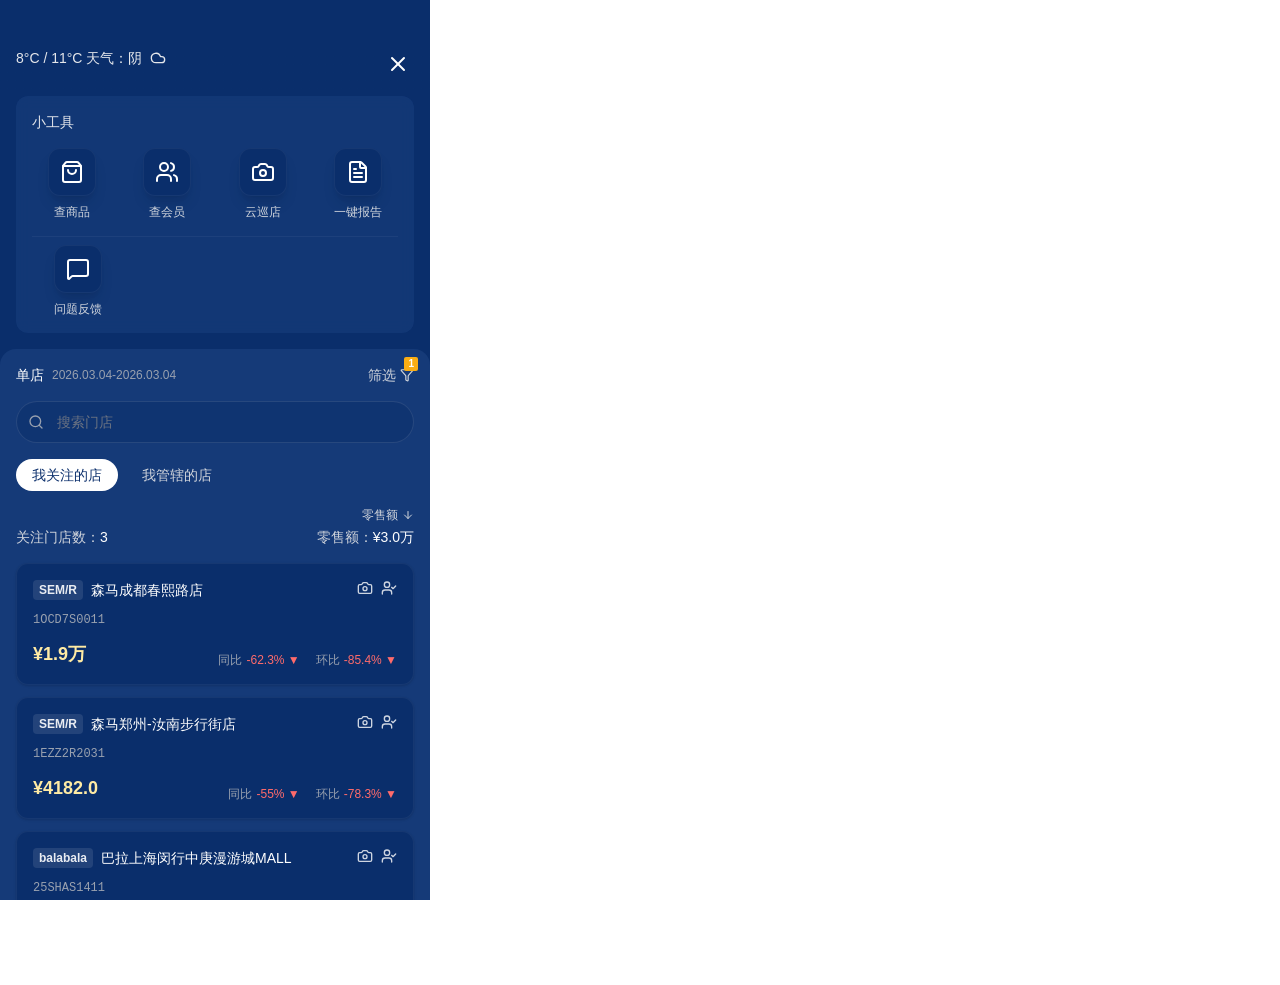
==== commit 7f21e5c1: "Publish Axhub site 2026-07-30T12:27:08.429Z" ====
--- a/home/index.html
+++ b/home/index.html
@@ -2,7 +2,7 @@
 <html>
 <head>
   <meta charset="utf-8">
-  <title>快递官网首页</title>
+  <title>仪表盘</title>
   <meta name="viewport" content="width=device-width,initial-scale=1">
   <style>
     html, body {
@@ -29,7 +29,7 @@
     }
   </style>
   <style>
-@layer properties{@supports (((-webkit-hyphens:none)) and (not (margin-trim:inline))) or ((-moz-orient:inline) and (not (color:rgb(from red r g b)))){*,:before,:after,::backdrop{--tw-translate-x:0;--tw-translate-y:0;--tw-translate-z:0;--tw-rotate-x:initial;--tw-rotate-y:initial;--tw-rotate-z:initial;--tw-skew-x:initial;--tw-skew-y:initial;--tw-space-y-reverse:0;--tw-space-x-reverse:0;--tw-divide-y-reverse:0;--tw-border-style:solid;--tw-gradient-position:initial;--tw-gradient-from:#0000;--tw-gradient-via:#0000;--tw-gradient-to:#0000;--tw-gradient-stops:initial;--tw-gradient-via-stops:initial;--tw-gradient-from-position:0%;--tw-gradient-via-position:50%;--tw-gradient-to-position:100%;--tw-leading:initial;--tw-font-weight:initial;--tw-tracking:initial;--tw-ordinal:initial;--tw-slashed-zero:initial;--tw-numeric-figure:initial;--tw-numeric-spacing:initial;--tw-numeric-fraction:initial;--tw-shadow:0 0 #0000;--tw-shadow-color:initial;--tw-shadow-alpha:100%;--tw-inset-shadow:0 0 #0000;--tw-inset-shadow-color:initial;--tw-inset-shadow-alpha:100%;--tw-ring-color:initial;--tw-ring-shadow:0 0 #0000;--tw-inset-ring-color:initial;--tw-inset-ring-shadow:0 0 #0000;--tw-ring-inset:initial;--tw-ring-offset-width:0px;--tw-ring-offset-color:#fff;--tw-ring-offset-shadow:0 0 #0000;--tw-outline-style:solid;--tw-blur:initial;--tw-brightness:initial;--tw-contrast:initial;--tw-grayscale:initial;--tw-hue-rotate:initial;--tw-invert:initial;--tw-opacity:initial;--tw-saturate:initial;--tw-sepia:initial;--tw-drop-shadow:initial;--tw-drop-shadow-color:initial;--tw-drop-shadow-alpha:100%;--tw-drop-shadow-size:initial;--tw-backdrop-blur:initial;--tw-backdrop-brightness:initial;--tw-backdrop-contrast:initial;--tw-backdrop-grayscale:initial;--tw-backdrop-hue-rotate:initial;--tw-backdrop-invert:initial;--tw-backdrop-opacity:initial;--tw-backdrop-saturate:initial;--tw-backdrop-sepia:initial;--tw-duration:initial;--tw-ease:initial;--tw-scale-x:1;--tw-scale-y:1;--tw-scale-z:1;--tw-content:""}}}@layer theme{:root,:host{--font-sans:-apple-system, BlinkMacSystemFont, "Segoe UI", Roboto, "Helvetica Neue", "Noto Sans", Arial, sans-serif, "Apple Color Emoji", "Segoe UI Emoji", "Segoe UI Symbol", "Noto Color Emoji";--font-serif:ui-serif, Georgia, Cambria, "Times New Roman", Times, serif;--font-mono:ui-monospace, SFMono-Regular, Menlo, Monaco, Consolas, "Liberation Mono", "Courier New", monospace;--color-red-400:oklch(70.4% .191 22.216);--color-red-500:oklch(63.7% .237 25.331);--color-orange-50:oklch(98% .016 73.684);--color-orange-100:oklch(95.4% .038 75.164);--color-orange-300:oklch(83.7% .128 66.29);--color-orange-400:oklch(75% .183 55.934);--color-orange-500:oklch(70.5% .213 47.604);--color-orange-600:oklch(64.6% .222 41.116);--color-amber-50:oklch(98.7% .022 95.277);--color-amber-100:oklch(96.2% .059 95.617);--color-yellow-50:oklch(98.7% .026 102.212);--color-yellow-400:oklch(85.2% .199 91.936);--color-green-400:oklch(79.2% .209 151.711);--color-blue-50:oklch(97% .014 254.604);--color-blue-200:oklch(88.2% .059 254.128);--color-blue-300:oklch(80.9% .105 251.813);--color-blue-500:oklch(62.3% .214 259.815);--color-blue-600:oklch(54.6% .245 262.881);--color-blue-700:oklch(48.8% .243 264.376);--color-blue-900:oklch(37.9% .146 265.522);--color-purple-50:oklch(97.7% .014 308.299);--color-purple-500:oklch(62.7% .265 303.9);--color-purple-700:oklch(49.6% .265 301.924);--color-gray-50:oklch(98.5% .002 247.839);--color-gray-100:oklch(96.7% .003 264.542);--color-gray-200:oklch(92.8% .006 264.531);--color-gray-300:oklch(87.2% .01 258.338);--color-gray-400:oklch(70.7% .022 261.325);--color-gray-500:oklch(55.1% .027 264.364);--color-gray-600:oklch(44.6% .03 256.802);--color-gray-700:oklch(37.3% .034 259.733);--color-gray-800:oklch(27.8% .033 256.848);--color-gray-900:oklch(21% .034 264.665);--color-stone-50:oklch(98.5% .001 106.423);--color-stone-100:oklch(97% .001 106.424);--color-stone-200:oklch(92.3% .003 48.717);--color-black:#000;--color-white:#fff;--spacing:.25rem;--breakpoint-sm:40rem;--breakpoint-md:48rem;--breakpoint-lg:64rem;--breakpoint-xl:80rem;--breakpoint-2xl:96rem;--container-sm:24rem;--container-md:28rem;--container-lg:32rem;--container-xl:36rem;--container-2xl:42rem;--container-3xl:48rem;--container-4xl:56rem;--container-5xl:64rem;--container-6xl:72rem;--container-7xl:80rem;--text-xs:.75rem;--text-xs--line-height:calc(1 / .75);--text-sm:.875rem;--text-sm--line-height:calc(1.25 / .875);--text-base:1rem;--text-base--line-height: 1.5 ;--text-lg:1.125rem;--text-lg--line-height:calc(1.75 / 1.125);--text-xl:1.25rem;--text-xl--line-height:calc(1.75 / 1.25);--text-2xl:1.5rem;--text-2xl--line-height:calc(2 / 1.5);--text-3xl:1.875rem;--text-3xl--line-height: 1.2 ;--text-4xl:2.25rem;--text-4xl--line-height:calc(2.5 / 2.25);--text-5xl:3rem;--text-5xl--line-height:1;--text-6xl:3.75rem;--text-6xl--line-height:1;--text-7xl:4.5rem;--text-7xl--line-height:1;--text-8xl:6rem;--text-8xl--line-height:1;--text-9xl:8rem;--text-9xl--line-height:1;--font-weight-light:300;--font-weight-normal:400;--font-weight-medium:500;--font-weight-semibold:600;--font-weight-bold:700;--font-weight-extrabold:800;--font-weight-black:900;--tracking-tight:-.025em;--tracking-wide:.025em;--tracking-wider:.05em;--tracking-widest:.1em;--leading-tight:1.25;--leading-snug:1.375;--leading-normal:1.5;--leading-relaxed:1.625;--radius-xs:.125rem;--radius-sm:.25rem;--radius-md:.375rem;--radius-lg:.5rem;--radius-xl:.75rem;--radius-2xl:1rem;--shadow-xs:0 1px 2px 0 #0000000d;--shadow-sm:0 1px 3px 0 #0000001a, 0 1px 2px -1px #0000001a;--shadow-md:0 4px 6px -1px #0000001a, 0 2px 4px -2px #0000001a;--shadow-lg:0 10px 15px -3px #0000001a, 0 4px 6px -4px #0000001a;--shadow-xl:0 20px 25px -5px #0000001a, 0 8px 10px -6px #0000001a;--shadow-2xl:0 25px 50px -12px #00000040;--drop-shadow-lg:0 4px 4px #00000026;--ease-in:cubic-bezier(.4, 0, 1, 1);--ease-out:cubic-bezier(0, 0, .2, 1);--ease-in-out:cubic-bezier(.4, 0, .2, 1);--animate-spin:spin 1s linear infinite;--animate-pulse:pulse 2s cubic-bezier(.4, 0, .6, 1) infinite;--animate-bounce:bounce 1s infinite;--blur-sm:8px;--aspect-video:16 / 9;--default-transition-duration:.15s;--default-transition-timing-function:cubic-bezier(.4, 0, .2, 1);--default-font-family:var(--font-sans);--default-mono-font-family:var(--font-mono)}}@layer base{*,:after,:before,::backdrop{box-sizing:border-box;border:0 solid;margin:0;padding:0}::file-selector-button{box-sizing:border-box;border:0 solid;margin:0;padding:0}html,:host{-webkit-text-size-adjust:100%;tab-size:4;line-height:1.5;font-family:var(--default-font-family,-apple-system, BlinkMacSystemFont, "Segoe UI", Roboto, "Helvetica Neue", "Noto Sans", Arial, sans-serif, "Apple Color Emoji", "Segoe UI Emoji", "Segoe UI Symbol", "Noto Color Emoji");font-feature-settings:var(--default-font-feature-settings,normal);font-variation-settings:var(--default-font-variation-settings,normal);-webkit-tap-highlight-color:transparent}hr{height:0;color:inherit;border-top-width:1px}abbr:where([title]){-webkit-text-decoration:underline dotted;text-decoration:underline dotted}h1,h2,h3,h4,h5,h6{font-size:inherit;font-weight:inherit}a{color:inherit;-webkit-text-decoration:inherit;text-decoration:inherit}b,strong{font-weight:bolder}code,kbd,samp,pre{font-family:var(--default-mono-font-family,ui-monospace, SFMono-Regular, Menlo, Monaco, Consolas, "Liberation Mono", "Courier New", monospace);font-feature-settings:var(--default-mono-font-feature-settings,normal);font-variation-settings:var(--default-mono-font-variation-settings,normal);font-size:1em}small{font-size:80%}sub,sup{vertical-align:baseline;font-size:75%;line-height:0;position:relative}sub{bottom:-.25em}sup{top:-.5em}table{text-indent:0;border-color:inherit;border-collapse:collapse}:-moz-focusring:where(:not(iframe)){outline:auto}progress{vertical-align:baseline}summary{display:list-item}ol,ul,menu{list-style:none}img,svg,video,canvas,audio,iframe,embed,object{vertical-align:middle;display:block}img,video{max-width:100%;height:auto}button,input,select,optgroup,textarea{font:inherit;font-feature-settings:inherit;font-variation-settings:inherit;letter-spacing:inherit;color:inherit;opacity:1;background-color:#0000;border-radius:0}::file-selector-button{font:inherit;font-feature-settings:inherit;font-variation-settings:inherit;letter-spacing:inherit;color:inherit;opacity:1;background-color:#0000;border-radius:0}:where(select:is([multiple],[size])) optgroup{font-weight:bolder}:where(select:is([multiple],[size])) optgroup option{padding-inline-start:20px}::file-selector-button{margin-inline-end:4px}::placeholder{opacity:1}@supports (not ((-webkit-appearance:-apple-pay-button))) or (contain-intrinsic-size:1px){::placeholder{color:currentColor}@supports (color:color-mix(in lab,red,red)){::placeholder{color:color-mix(in oklab,currentcolor 50%,transparent)}}}textarea{resize:vertical}::-webkit-search-decoration{-webkit-appearance:none}::-webkit-date-and-time-value{min-height:1lh;text-align:inherit}::-webkit-datetime-edit{display:inline-flex}::-webkit-datetime-edit-fields-wrapper{padding:0}::-webkit-datetime-edit{padding-block:0}::-webkit-datetime-edit-year-field{padding-block:0}::-webkit-datetime-edit-month-field{padding-block:0}::-webkit-datetime-edit-day-field{padding-block:0}::-webkit-datetime-edit-hour-field{padding-block:0}::-webkit-datetime-edit-minute-field{padding-block:0}::-webkit-datetime-edit-second-field{padding-block:0}::-webkit-datetime-edit-millisecond-field{padding-block:0}::-webkit-datetime-edit-meridiem-field{padding-block:0}::-webkit-calendar-picker-indicator{line-height:1}:-moz-ui-invalid{box-shadow:none}button,input:where([type=button],[type=reset],[type=submit]){appearance:button}::file-selector-button{appearance:button}::-webkit-inner-spin-button{height:auto}::-webkit-outer-spin-button{height:auto}[hidden]:where(:not([hidden=until-found])){display:none!important}}@layer components;@layer utilities{.\@container\/card-header{container:card-header/inline-size}.\@container{container-type:inline-size}.pointer-events-none{pointer-events:none}.\!visible{visibility:visible!important}.collapse{visibility:collapse}.invisible{visibility:hidden}.visible{visibility:visible}.sr-only{clip-path:inset(50%);white-space:nowrap;border-width:0;width:1px;height:1px;margin:-1px;padding:0;position:absolute;overflow:hidden}.absolute{position:absolute}.fixed{position:fixed}.relative{position:relative}.static{position:static}.sticky{position:sticky}.inset-0{inset:0}.inset-x-0{inset-inline:0}.inset-y-0{inset-block:0}.-top-12{top:calc(var(--spacing) * -12)}.top-0{top:0}.top-1{top:var(--spacing)}.top-1\.5{top:calc(var(--spacing) * 1.5)}.top-1\/2{top:50%}.top-3{top:calc(var(--spacing) * 3)}.top-3\.5{top:calc(var(--spacing) * 3.5)}.top-4{top:calc(var(--spacing) * 4)}.top-\[1px\]{top:1px}.top-\[50\%\]{top:50%}.top-\[60\%\]{top:60%}.top-full{top:100%}.-right-12{right:calc(var(--spacing) * -12)}.right-0{right:0}.right-1{right:var(--spacing)}.right-2{right:calc(var(--spacing) * 2)}.right-3{right:calc(var(--spacing) * 3)}.right-4{right:calc(var(--spacing) * 4)}.-bottom-12{bottom:calc(var(--spacing) * -12)}.bottom-0{bottom:0}.-left-12{left:calc(var(--spacing) * -12)}.left-0{left:0}.left-1{left:var(--spacing)}.left-1\/2{left:50%}.left-2{left:calc(var(--spacing) * 2)}.left-3{left:calc(var(--spacing) * 3)}.left-4{left:calc(var(--spacing) * 4)}.left-\[50\%\]{left:50%}.isolate{isolation:isolate}.z-0{z-index:0}.z-10{z-index:10}.z-20{z-index:20}.z-30{z-index:30}.z-50{z-index:50}.z-\[1\]{z-index:1}.col-span-2{grid-column:span 2/span 2}.col-span-4{grid-column:span 4/span 4}.col-start-2{grid-column-start:2}.row-span-2{grid-row:span 2/span 2}.row-start-1{grid-row-start:1}.container{width:100%}@media (min-width:40rem){.container{max-width:40rem}}@media (min-width:48rem){.container{max-width:48rem}}@media (min-width:64rem){.container{max-width:64rem}}@media (min-width:80rem){.container{max-width:80rem}}@media (min-width:96rem){.container{max-width:96rem}}.m-0{margin:0}.m-3{margin:calc(var(--spacing) * 3)}.-mx-1{margin-inline:calc(var(--spacing) * -1)}.mx-1{margin-inline:var(--spacing)}.mx-2{margin-inline:calc(var(--spacing) * 2)}.mx-3\.5{margin-inline:calc(var(--spacing) * 3.5)}.mx-auto{margin-inline:auto}.my-0\.5{margin-block:calc(var(--spacing) * .5)}.my-1{margin-block:var(--spacing)}.-mt-4{margin-top:calc(var(--spacing) * -4)}.-mt-16{margin-top:calc(var(--spacing) * -16)}.mt-0{margin-top:0}.mt-0\.5{margin-top:calc(var(--spacing) * .5)}.mt-1{margin-top:var(--spacing)}.mt-1\.5{margin-top:calc(var(--spacing) * 1.5)}.mt-2{margin-top:calc(var(--spacing) * 2)}.mt-2\.5{margin-top:calc(var(--spacing) * 2.5)}.mt-3{margin-top:calc(var(--spacing) * 3)}.mt-4{margin-top:calc(var(--spacing) * 4)}.mt-5{margin-top:calc(var(--spacing) * 5)}.mt-6{margin-top:calc(var(--spacing) * 6)}.mt-8{margin-top:calc(var(--spacing) * 8)}.mt-10{margin-top:calc(var(--spacing) * 10)}.mt-auto{margin-top:auto}.mt-px{margin-top:1px}.mr-0{margin-right:0}.mr-0\.5{margin-right:calc(var(--spacing) * .5)}.mr-1{margin-right:var(--spacing)}.mr-1\.5{margin-right:calc(var(--spacing) * 1.5)}.mr-2{margin-right:calc(var(--spacing) * 2)}.mr-2\.5{margin-right:calc(var(--spacing) * 2.5)}.mr-3{margin-right:calc(var(--spacing) * 3)}.mr-3\.5{margin-right:calc(var(--spacing) * 3.5)}.mr-6{margin-right:calc(var(--spacing) * 6)}.mr-60{margin-right:calc(var(--spacing) * 60)}.mr-96{margin-right:calc(var(--spacing) * 96)}.mb-0{margin-bottom:0}.mb-0\.5{margin-bottom:calc(var(--spacing) * .5)}.mb-1{margin-bottom:var(--spacing)}.mb-1\.5{margin-bottom:calc(var(--spacing) * 1.5)}.mb-2{margin-bottom:calc(var(--spacing) * 2)}.mb-2\.5{margin-bottom:calc(var(--spacing) * 2.5)}.mb-3{margin-bottom:calc(var(--spacing) * 3)}.mb-3\.5{margin-bottom:calc(var(--spacing) * 3.5)}.mb-4{margin-bottom:calc(var(--spacing) * 4)}.mb-5{margin-bottom:calc(var(--spacing) * 5)}.mb-6{margin-bottom:calc(var(--spacing) * 6)}.mb-8{margin-bottom:calc(var(--spacing) * 8)}.mb-10{margin-bottom:calc(var(--spacing) * 10)}.mb-12{margin-bottom:calc(var(--spacing) * 12)}.mb-14{margin-bottom:calc(var(--spacing) * 14)}.-ml-4{margin-left:calc(var(--spacing) * -4)}.ml-0{margin-left:0}.ml-0\.5{margin-left:calc(var(--spacing) * .5)}.ml-1{margin-left:var(--spacing)}.ml-1\.5{margin-left:calc(var(--spacing) * 1.5)}.ml-2{margin-left:calc(var(--spacing) * 2)}.ml-3{margin-left:calc(var(--spacing) * 3)}.ml-3\.5{margin-left:calc(var(--spacing) * 3.5)}.ml-4{margin-left:calc(var(--spacing) * 4)}.ml-5{margin-left:calc(var(--spacing) * 5)}.ml-6{margin-left:calc(var(--spacing) * 6)}.ml-60{margin-left:calc(var(--spacing) * 60)}.ml-96{margin-left:calc(var(--spacing) * 96)}.ml-auto{margin-left:auto}.box-border{box-sizing:border-box}.line-clamp-1{-webkit-line-clamp:1;-webkit-box-orient:vertical;display:-webkit-box;overflow:hidden}.block{display:block}.contents{display:contents}.flex{display:flex}.grid{display:grid}.hidden{display:none}.inline{display:inline}.inline-block{display:inline-block}.inline-flex{display:inline-flex}.inline-grid{display:inline-grid}.list-item{display:list-item}.table{display:table}.table-caption{display:table-caption}.table-cell{display:table-cell}.table-row{display:table-row}.field-sizing-content{field-sizing:content}.aspect-\[4\/3\]{aspect-ratio:4/3}.aspect-square{aspect-ratio:1}.aspect-video{aspect-ratio:var(--aspect-video)}.size-2{width:calc(var(--spacing) * 2);height:calc(var(--spacing) * 2)}.size-2\.5{width:calc(var(--spacing) * 2.5);height:calc(var(--spacing) * 2.5)}.size-3{width:calc(var(--spacing) * 3);height:calc(var(--spacing) * 3)}.size-3\.5{width:calc(var(--spacing) * 3.5);height:calc(var(--spacing) * 3.5)}.size-4{width:calc(var(--spacing) * 4);height:calc(var(--spacing) * 4)}.size-7{width:calc(var(--spacing) * 7);height:calc(var(--spacing) * 7)}.size-8{width:calc(var(--spacing) * 8);height:calc(var(--spacing) * 8)}.size-9{width:calc(var(--spacing) * 9);height:calc(var(--spacing) * 9)}.size-10{width:calc(var(--spacing) * 10);height:calc(var(--spacing) * 10)}.size-full{width:100%;height:100%}.h-0\.5{height:calc(var(--spacing) * .5)}.h-1\.5{height:calc(var(--spacing) * 1.5)}.h-2{height:calc(var(--spacing) * 2)}.h-2\.5{height:calc(var(--spacing) * 2.5)}.h-3{height:calc(var(--spacing) * 3)}.h-3\.5{height:calc(var(--spacing) * 3.5)}.h-4{height:calc(var(--spacing) * 4)}.h-5{height:calc(var(--spacing) * 5)}.h-6{height:calc(var(--spacing) * 6)}.h-7{height:calc(var(--spacing) * 7)}.h-8{height:calc(var(--spacing) * 8)}.h-9{height:calc(var(--spacing) * 9)}.h-10{height:calc(var(--spacing) * 10)}.h-12{height:calc(var(--spacing) * 12)}.h-14{height:calc(var(--spacing) * 14)}.h-16{height:calc(var(--spacing) * 16)}.h-20{height:calc(var(--spacing) * 20)}.h-24{height:calc(var(--spacing) * 24)}.h-32{height:calc(var(--spacing) * 32)}.h-40{height:calc(var(--spacing) * 40)}.h-\[1\.15rem\]{height:1.15rem}.h-\[60\%\]{height:60%}.h-\[200px\]{height:200px}.h-\[240px\]{height:240px}.h-\[400px\]{height:400px}.h-\[600px\]{height:600px}.h-\[calc\(100\%-1px\)\]{height:calc(100% - 1px)}.h-\[var\(--radix-navigation-menu-viewport-height\)\]{height:var(--radix-navigation-menu-viewport-height)}.h-\[var\(--radix-select-trigger-height\)\]{height:var(--radix-select-trigger-height)}.h-auto{height:auto}.h-full{height:100%}.h-px{height:1px}.h-screen{height:100vh}.h-svh{height:100svh}.max-h-\(--radix-context-menu-content-available-height\){max-height:var(--radix-context-menu-content-available-height)}.max-h-\(--radix-dropdown-menu-content-available-height\){max-height:var(--radix-dropdown-menu-content-available-height)}.max-h-\(--radix-select-content-available-height\){max-height:var(--radix-select-content-available-height)}.max-h-8{max-height:calc(var(--spacing) * 8)}.max-h-12{max-height:calc(var(--spacing) * 12)}.max-h-32{max-height:calc(var(--spacing) * 32)}.max-h-40{max-height:calc(var(--spacing) * 40)}.max-h-60{max-height:calc(var(--spacing) * 60)}.max-h-\[70vh\]{max-height:70vh}.max-h-\[90vh\]{max-height:90vh}.max-h-\[300px\]{max-height:300px}.max-h-full{max-height:100%}.min-h-0{min-height:0}.min-h-4{min-height:calc(var(--spacing) * 4)}.min-h-16{min-height:calc(var(--spacing) * 16)}.min-h-\[500px\]{min-height:500px}.min-h-\[600px\]{min-height:600px}.min-h-\[932px\]{min-height:932px}.min-h-screen{min-height:100vh}.min-h-svh{min-height:100svh}.w-\(--sidebar-width\){width:var(--sidebar-width)}.w-0{width:0}.w-1{width:var(--spacing)}.w-1\.5{width:calc(var(--spacing) * 1.5)}.w-1\/4{width:25%}.w-2{width:calc(var(--spacing) * 2)}.w-2\.5{width:calc(var(--spacing) * 2.5)}.w-3{width:calc(var(--spacing) * 3)}.w-3\.5{width:calc(var(--spacing) * 3.5)}.w-3\/4{width:75%}.w-4{width:calc(var(--spacing) * 4)}.w-5{width:calc(var(--spacing) * 5)}.w-6{width:calc(var(--spacing) * 6)}.w-8{width:calc(var(--spacing) * 8)}.w-9{width:calc(var(--spacing) * 9)}.w-10{width:calc(var(--spacing) * 10)}.w-12{width:calc(var(--spacing) * 12)}.w-16{width:calc(var(--spacing) * 16)}.w-20{width:calc(var(--spacing) * 20)}.w-24{width:calc(var(--spacing) * 24)}.w-32{width:calc(var(--spacing) * 32)}.w-36{width:calc(var(--spacing) * 36)}.w-40{width:calc(var(--spacing) * 40)}.w-48{width:calc(var(--spacing) * 48)}.w-64{width:calc(var(--spacing) * 64)}.w-72{width:calc(var(--spacing) * 72)}.w-80{width:calc(var(--spacing) * 80)}.w-\[1px\]{width:1px}.w-\[30\%\]{width:30%}.w-\[88px\]{width:88px}.w-\[100px\]{width:100px}.w-\[430px\]{width:430px}.w-\[500px\]{width:500px}.w-auto{width:auto}.w-fit{width:fit-content}.w-full{width:100%}.w-max{width:max-content}.w-px{width:1px}.max-w-\(--skeleton-width\){max-width:var(--skeleton-width)}.max-w-2xl{max-width:var(--container-2xl)}.max-w-3xl{max-width:var(--container-3xl)}.max-w-4xl{max-width:var(--container-4xl)}.max-w-5xl{max-width:var(--container-5xl)}.max-w-6xl{max-width:var(--container-6xl)}.max-w-7xl{max-width:var(--container-7xl)}.max-w-\[200px\]{max-width:200px}.max-w-\[1140px\]{max-width:1140px}.max-w-\[1280px\]{max-width:1280px}.max-w-\[calc\(100\%-2rem\)\]{max-width:calc(100% - 2rem)}.max-w-full{max-width:100%}.max-w-max{max-width:max-content}.max-w-md{max-width:var(--container-md)}.min-w-0{min-width:0}.min-w-5{min-width:calc(var(--spacing) * 5)}.min-w-8{min-width:calc(var(--spacing) * 8)}.min-w-9{min-width:calc(var(--spacing) * 9)}.min-w-10{min-width:calc(var(--spacing) * 10)}.min-w-\[4rem\]{min-width:4rem}.min-w-\[8rem\]{min-width:8rem}.min-w-\[12rem\]{min-width:12rem}.min-w-\[16px\]{min-width:16px}.min-w-\[36px\]{min-width:36px}.min-w-\[100px\]{min-width:100px}.min-w-\[200px\]{min-width:200px}.min-w-\[280px\]{min-width:280px}.min-w-\[var\(--radix-select-trigger-width\)\]{min-width:var(--radix-select-trigger-width)}.flex-1{flex:1}.flex-shrink{flex-shrink:1}.flex-shrink-0{flex-shrink:0}.shrink{flex-shrink:1}.shrink-0{flex-shrink:0}.grow{flex-grow:1}.grow-0{flex-grow:0}.basis-1\/12{flex-basis:8.33333%}.basis-full{flex-basis:100%}.caption-bottom{caption-side:bottom}.border-collapse{border-collapse:collapse}.origin-\(--radix-context-menu-content-transform-origin\){transform-origin:var(--radix-context-menu-content-transform-origin)}.origin-\(--radix-dropdown-menu-content-transform-origin\){transform-origin:var(--radix-dropdown-menu-content-transform-origin)}.origin-\(--radix-hover-card-content-transform-origin\){transform-origin:var(--radix-hover-card-content-transform-origin)}.origin-\(--radix-menubar-content-transform-origin\){transform-origin:var(--radix-menubar-content-transform-origin)}.origin-\(--radix-popover-content-transform-origin\){transform-origin:var(--radix-popover-content-transform-origin)}.origin-\(--radix-select-content-transform-origin\){transform-origin:var(--radix-select-content-transform-origin)}.origin-\(--radix-tooltip-content-transform-origin\){transform-origin:var(--radix-tooltip-content-transform-origin)}.-translate-x-1\/2{--tw-translate-x: -50% ;translate:var(--tw-translate-x) var(--tw-translate-y)}.-translate-x-px{--tw-translate-x:-1px;translate:var(--tw-translate-x) var(--tw-translate-y)}.translate-x-\[-50\%\]{--tw-translate-x:-50%;translate:var(--tw-translate-x) var(--tw-translate-y)}.translate-x-px{--tw-translate-x:1px;translate:var(--tw-translate-x) var(--tw-translate-y)}.-translate-y-1\/2{--tw-translate-y: -50% ;translate:var(--tw-translate-x) var(--tw-translate-y)}.translate-y-0\.5{--tw-translate-y:calc(var(--spacing) * .5);translate:var(--tw-translate-x) var(--tw-translate-y)}.translate-y-\[-50\%\]{--tw-translate-y:-50%;translate:var(--tw-translate-x) var(--tw-translate-y)}.translate-y-\[calc\(-50\%_-_2px\)\]{--tw-translate-y: calc(-50% - 2px) ;translate:var(--tw-translate-x) var(--tw-translate-y)}.rotate-45{rotate:45deg}.rotate-90{rotate:90deg}.rotate-180{rotate:180deg}.transform{transform:var(--tw-rotate-x,) var(--tw-rotate-y,) var(--tw-rotate-z,) var(--tw-skew-x,) var(--tw-skew-y,)}.animate-\[slideDown_0\.2s_ease-out\]{animation:.2s ease-out slideDown}.animate-\[slideUp_0\.25s_ease-out\]{animation:.25s ease-out slideUp}.animate-bounce{animation:var(--animate-bounce)}.animate-pulse{animation:var(--animate-pulse)}.animate-spin{animation:var(--animate-spin)}.cursor-default{cursor:default}.cursor-not-allowed{cursor:not-allowed}.cursor-pointer{cursor:pointer}.touch-none{touch-action:none}.resize{resize:both}.resize-none{resize:none}.scroll-my-1{scroll-margin-block:var(--spacing)}.scroll-py-1{scroll-padding-block:var(--spacing)}.list-inside{list-style-position:inside}.list-disc{list-style-type:disc}.list-none{list-style-type:none}.auto-rows-min{grid-auto-rows:min-content}.grid-cols-1{grid-template-columns:repeat(1,minmax(0,1fr))}.grid-cols-2{grid-template-columns:repeat(2,minmax(0,1fr))}.grid-cols-3{grid-template-columns:repeat(3,minmax(0,1fr))}.grid-cols-4{grid-template-columns:repeat(4,minmax(0,1fr))}.grid-cols-5{grid-template-columns:repeat(5,minmax(0,1fr))}.grid-cols-10{grid-template-columns:repeat(10,minmax(0,1fr))}.grid-cols-11{grid-template-columns:repeat(11,minmax(0,1fr))}.grid-cols-\[0_1fr\]{grid-template-columns:0 1fr}.grid-rows-\[auto_auto\]{grid-template-rows:auto auto}.flex-col{flex-direction:column}.flex-col-reverse{flex-direction:column-reverse}.flex-row{flex-direction:row}.flex-wrap{flex-wrap:wrap}.items-center{align-items:center}.items-end{align-items:flex-end}.items-start{align-items:flex-start}.items-stretch{align-items:stretch}.justify-around{justify-content:space-around}.justify-between{justify-content:space-between}.justify-center{justify-content:center}.justify-end{justify-content:flex-end}.justify-items-start{justify-items:start}.gap-0{gap:0}.gap-0\.5{gap:calc(var(--spacing) * .5)}.gap-1{gap:var(--spacing)}.gap-1\.5{gap:calc(var(--spacing) * 1.5)}.gap-2{gap:calc(var(--spacing) * 2)}.gap-2\.5{gap:calc(var(--spacing) * 2.5)}.gap-3{gap:calc(var(--spacing) * 3)}.gap-4{gap:calc(var(--spacing) * 4)}.gap-5{gap:calc(var(--spacing) * 5)}.gap-6{gap:calc(var(--spacing) * 6)}.gap-7{gap:calc(var(--spacing) * 7)}.gap-8{gap:calc(var(--spacing) * 8)}.gap-10{gap:calc(var(--spacing) * 10)}.gap-12{gap:calc(var(--spacing) * 12)}:where(.space-y-0\.5>:not(:last-child)){--tw-space-y-reverse:0;margin-block-start:calc(calc(var(--spacing) * .5) * var(--tw-space-y-reverse));margin-block-end:calc(calc(var(--spacing) * .5) * calc(1 - var(--tw-space-y-reverse)))}:where(.space-y-1>:not(:last-child)){--tw-space-y-reverse:0;margin-block-start:calc(var(--spacing) * var(--tw-space-y-reverse));margin-block-end:calc(var(--spacing) * calc(1 - var(--tw-space-y-reverse)))}:where(.space-y-1\.5>:not(:last-child)){--tw-space-y-reverse:0;margin-block-start:calc(calc(var(--spacing) * 1.5) * var(--tw-space-y-reverse));margin-block-end:calc(calc(var(--spacing) * 1.5) * calc(1 - var(--tw-space-y-reverse)))}:where(.space-y-2>:not(:last-child)){--tw-space-y-reverse:0;margin-block-start:calc(calc(var(--spacing) * 2) * var(--tw-space-y-reverse));margin-block-end:calc(calc(var(--spacing) * 2) * calc(1 - var(--tw-space-y-reverse)))}:where(.space-y-3>:not(:last-child)){--tw-space-y-reverse:0;margin-block-start:calc(calc(var(--spacing) * 3) * var(--tw-space-y-reverse));margin-block-end:calc(calc(var(--spacing) * 3) * calc(1 - var(--tw-space-y-reverse)))}:where(.space-y-4>:not(:last-child)){--tw-space-y-reverse:0;margin-block-start:calc(calc(var(--spacing) * 4) * var(--tw-space-y-reverse));margin-block-end:calc(calc(var(--spacing) * 4) * calc(1 - var(--tw-space-y-reverse)))}:where(.space-y-5>:not(:last-child)){--tw-space-y-reverse:0;margin-block-start:calc(calc(var(--spacing) * 5) * var(--tw-space-y-reverse));margin-block-end:calc(calc(var(--spacing) * 5) * calc(1 - var(--tw-space-y-reverse)))}:where(.space-y-6>:not(:last-child)){--tw-space-y-reverse:0;margin-block-start:calc(calc(var(--spacing) * 6) * var(--tw-space-y-reverse));margin-block-end:calc(calc(var(--spacing) * 6) * calc(1 - var(--tw-space-y-reverse)))}:where(.space-y-8>:not(:last-child)){--tw-space-y-reverse:0;margin-block-start:calc(calc(var(--spacing) * 8) * var(--tw-space-y-reverse));margin-block-end:calc(calc(var(--spacing) * 8) * calc(1 - var(--tw-space-y-reverse)))}.gap-x-0\.5{column-gap:calc(var(--spacing) * .5)}.gap-x-1{column-gap:var(--spacing)}.gap-x-1\.5{column-gap:calc(var(--spacing) * 1.5)}.gap-x-2{column-gap:calc(var(--spacing) * 2)}.gap-x-2\.5{column-gap:calc(var(--spacing) * 2.5)}.gap-x-3{column-gap:calc(var(--spacing) * 3)}.gap-x-4{column-gap:calc(var(--spacing) * 4)}.gap-x-5{column-gap:calc(var(--spacing) * 5)}.gap-x-6{column-gap:calc(var(--spacing) * 6)}.gap-x-7{column-gap:calc(var(--spacing) * 7)}.gap-x-10{column-gap:calc(var(--spacing) * 10)}.gap-x-12{column-gap:calc(var(--spacing) * 12)}:where(.space-x-1>:not(:last-child)){--tw-space-x-reverse:0;margin-inline-start:calc(var(--spacing) * var(--tw-space-x-reverse));margin-inline-end:calc(var(--spacing) * calc(1 - var(--tw-space-x-reverse)))}:where(.space-x-2>:not(:last-child)){--tw-space-x-reverse:0;margin-inline-start:calc(calc(var(--spacing) * 2) * var(--tw-space-x-reverse));margin-inline-end:calc(calc(var(--spacing) * 2) * calc(1 - var(--tw-space-x-reverse)))}.gap-y-0{row-gap:0}.gap-y-0\.5{row-gap:calc(var(--spacing) * .5)}.gap-y-1{row-gap:var(--spacing)}.gap-y-1\.5{row-gap:calc(var(--spacing) * 1.5)}.gap-y-2{row-gap:calc(var(--spacing) * 2)}.gap-y-2\.5{row-gap:calc(var(--spacing) * 2.5)}.gap-y-3{row-gap:calc(var(--spacing) * 3)}.gap-y-4{row-gap:calc(var(--spacing) * 4)}.gap-y-5{row-gap:calc(var(--spacing) * 5)}.gap-y-6{row-gap:calc(var(--spacing) * 6)}.gap-y-7{row-gap:calc(var(--spacing) * 7)}.gap-y-10{row-gap:calc(var(--spacing) * 10)}.gap-y-12{row-gap:calc(var(--spacing) * 12)}:where(.divide-y>:not(:last-child)){--tw-divide-y-reverse:0;border-bottom-style:var(--tw-border-style);border-top-style:var(--tw-border-style);border-top-width:calc(1px * var(--tw-divide-y-reverse));border-bottom-width:calc(1px * calc(1 - var(--tw-divide-y-reverse)))}:where(.divide-white\/\[0\.04\]>:not(:last-child)){border-color:#ffffff0a}@supports (color:color-mix(in lab,red,red)){:where(.divide-white\/\[0\.04\]>:not(:last-child)){border-color:color-mix(in oklab,var(--color-white) 4%,transparent)}}.self-start{align-self:flex-start}.justify-self-end{justify-self:flex-end}.truncate{text-overflow:ellipsis;white-space:nowrap;overflow:hidden}.overflow-auto{overflow:auto}.overflow-hidden{overflow:hidden}.overflow-scroll{overflow:scroll}.overflow-visible{overflow:visible}.overflow-x-auto{overflow-x:auto}.overflow-x-hidden{overflow-x:hidden}.overflow-y-auto{overflow-y:auto}.overflow-y-scroll{overflow-y:scroll}.rounded{border-radius:.25rem}.rounded-2xl{border-radius:var(--radius-2xl)}.rounded-\[2px\]{border-radius:2px}.rounded-\[4px\]{border-radius:4px}.rounded-\[inherit\]{border-radius:inherit}.rounded-full{border-radius:3.40282e38px}.rounded-lg{border-radius:var(--radius-lg)}.rounded-md{border-radius:var(--radius-md)}.rounded-none{border-radius:0}.rounded-sm{border-radius:var(--radius-sm)}.rounded-xl{border-radius:var(--radius-xl)}.rounded-xs{border-radius:var(--radius-xs)}.rounded-t-2xl{border-top-left-radius:var(--radius-2xl);border-top-right-radius:var(--radius-2xl)}.rounded-tl-sm{border-top-left-radius:var(--radius-sm)}.border{border-style:var(--tw-border-style);border-width:1px}.border-0{border-style:var(--tw-border-style);border-width:0}.border-2{border-style:var(--tw-border-style);border-width:2px}.border-\[1\.5px\]{border-style:var(--tw-border-style);border-width:1.5px}.border-y{border-block-style:var(--tw-border-style);border-block-width:1px}.border-t{border-top-style:var(--tw-border-style);border-top-width:1px}.border-t-2{border-top-style:var(--tw-border-style);border-top-width:2px}.border-r{border-right-style:var(--tw-border-style);border-right-width:1px}.border-b{border-bottom-style:var(--tw-border-style);border-bottom-width:1px}.border-b-\[3px\]{border-bottom-style:var(--tw-border-style);border-bottom-width:3px}.border-l{border-left-style:var(--tw-border-style);border-left-width:1px}.border-l-4{border-left-style:var(--tw-border-style);border-left-width:4px}.border-dashed{--tw-border-style:dashed;border-style:dashed}.border-\(--color-border\){border-color:var(--color-border)}.border-\[\#5B7AC5\]{border-color:#5b7ac5}.border-\[\#e6f3f4\]{border-color:#e6f3f4}.border-\[rgba\(250\,173\,20\,0\.35\)\]{border-color:#faad1459}.border-\[rgba\(255\,77\,79\,0\.3\)\]{border-color:#ff4d4f4d}.border-blue-200{border-color:var(--color-blue-200)}.border-blue-500{border-color:var(--color-blue-500)}.border-gray-100{border-color:var(--color-gray-100)}.border-gray-200{border-color:var(--color-gray-200)}.border-gray-400{border-color:var(--color-gray-400)}.border-gray-500{border-color:var(--color-gray-500)}.border-purple-500{border-color:var(--color-purple-500)}.border-transparent{border-color:#0000}.border-white{border-color:var(--color-white)}.border-white\/5{border-color:#ffffff0d}@supports (color:color-mix(in lab,red,red)){.border-white\/5{border-color:color-mix(in oklab,var(--color-white) 5%,transparent)}}.border-white\/10{border-color:#ffffff1a}@supports (color:color-mix(in lab,red,red)){.border-white\/10{border-color:color-mix(in oklab,var(--color-white) 10%,transparent)}}.border-white\/30{border-color:#ffffff4d}@supports (color:color-mix(in lab,red,red)){.border-white\/30{border-color:color-mix(in oklab,var(--color-white) 30%,transparent)}}.border-white\/\[0\.06\]{border-color:#ffffff0f}@supports (color:color-mix(in lab,red,red)){.border-white\/\[0\.06\]{border-color:color-mix(in oklab,var(--color-white) 6%,transparent)}}.border-white\/\[0\.08\]{border-color:#ffffff14}@supports (color:color-mix(in lab,red,red)){.border-white\/\[0\.08\]{border-color:color-mix(in oklab,var(--color-white) 8%,transparent)}}.border-t-transparent{border-top-color:#0000}.border-l-blue-500{border-left-color:var(--color-blue-500)}.border-l-transparent{border-left-color:#0000}.bg-\(--color-bg\){background-color:var(--color-bg)}.bg-\[\#0A2E6B\]{background-color:#0a2e6b}.bg-\[\#0A2E6B\]\/50{background-color:#0a2e6b80}.bg-\[\#0A2E6B\]\/95{background-color:#0a2e6bf2}.bg-\[\#0F3571\]{background-color:#0f3571}.bg-\[\#5B7AC5\]{background-color:#5b7ac5}.bg-\[\#153A78\]{background-color:#153a78}.bg-\[\#153A78\]\/80{background-color:#153a78cc}.bg-\[\#9333eaf5\]{background-color:#9333eaf5}.bg-\[\#082556\]{background-color:#082556}.bg-\[\#FF6B6B\]{background-color:#ff6b6b}.bg-\[\#d1c1c1\]{background-color:#d1c1c1}.bg-\[\#f5f0e6\],.bg-\[rgb\(245_240_230\)\]{background-color:#f5f0e6}.bg-\[rgba\(250\,140\,22\,0\.22\)\]{background-color:#fa8c1638}.bg-\[rgba\(255\,77\,79\,0\.12\)\]{background-color:#ff4d4f1f}.bg-amber-50{background-color:var(--color-amber-50)}.bg-amber-100{background-color:var(--color-amber-100)}.bg-black{background-color:var(--color-black)}.bg-black\/50{background-color:#00000080}@supports (color:color-mix(in lab,red,red)){.bg-black\/50{background-color:color-mix(in oklab,var(--color-black) 50%,transparent)}}.bg-black\/60{background-color:#0009}@supports (color:color-mix(in lab,red,red)){.bg-black\/60{background-color:color-mix(in oklab,var(--color-black) 60%,transparent)}}.bg-blue-50{background-color:var(--color-blue-50)}.bg-blue-50\/50{background-color:#eff6ff80}@supports (color:color-mix(in lab,red,red)){.bg-blue-50\/50{background-color:color-mix(in oklab,var(--color-blue-50) 50%,transparent)}}.bg-gray-50{background-color:var(--color-gray-50)}.bg-gray-100{background-color:var(--color-gray-100)}.bg-gray-300{background-color:var(--color-gray-300)}.bg-orange-50{background-color:var(--color-orange-50)}.bg-orange-100{background-color:var(--color-orange-100)}.bg-purple-50{background-color:var(--color-purple-50)}.bg-red-500{background-color:var(--color-red-500)}.bg-stone-50{background-color:var(--color-stone-50)}.bg-stone-100{background-color:var(--color-stone-100)}.bg-stone-200{background-color:var(--color-stone-200)}.bg-transparent{background-color:#0000}.bg-white{background-color:var(--color-white)}.bg-white\/10{background-color:#ffffff1a}@supports (color:color-mix(in lab,red,red)){.bg-white\/10{background-color:color-mix(in oklab,var(--color-white) 10%,transparent)}}.bg-white\/\[0\.05\]{background-color:#ffffff0d}@supports (color:color-mix(in lab,red,red)){.bg-white\/\[0\.05\]{background-color:color-mix(in oklab,var(--color-white) 5%,transparent)}}.bg-yellow-50{background-color:var(--color-yellow-50)}.bg-gradient-to-b{--tw-gradient-position:to bottom in oklab;background-image:linear-gradient(var(--tw-gradient-stops))}.bg-gradient-to-r{--tw-gradient-position:to right in oklab;background-image:linear-gradient(var(--tw-gradient-stops))}.bg-gradient-to-t{--tw-gradient-position:to top in oklab;background-image:linear-gradient(var(--tw-gradient-stops))}.from-\[\#0A2E6B\]{--tw-gradient-from:#0a2e6b;--tw-gradient-stops:var(--tw-gradient-via-stops,var(--tw-gradient-position), var(--tw-gradient-from) var(--tw-gradient-from-position), var(--tw-gradient-to) var(--tw-gradient-to-position))}.from-\[\#1679FC\]\/8{--tw-gradient-from:oklab(60.0427% -.0431398 -.208905/.08);--tw-gradient-stops:var(--tw-gradient-via-stops,var(--tw-gradient-position), var(--tw-gradient-from) var(--tw-gradient-from-position), var(--tw-gradient-to) var(--tw-gradient-to-position))}.from-\[\#5359EF\]{--tw-gradient-from:#5359ef;--tw-gradient-stops:var(--tw-gradient-via-stops,var(--tw-gradient-position), var(--tw-gradient-from) var(--tw-gradient-from-position), var(--tw-gradient-to) var(--tw-gradient-to-position))}.from-\[\#5359EF\]\/8{--tw-gradient-from:oklab(55.1492% .0181928 -.219806/.08);--tw-gradient-stops:var(--tw-gradient-via-stops,var(--tw-gradient-position), var(--tw-gradient-from) var(--tw-gradient-from-position), var(--tw-gradient-to) var(--tw-gradient-to-position))}.from-black\/80{--tw-gradient-from:#000c}@supports (color:color-mix(in lab,red,red)){.from-black\/80{--tw-gradient-from:color-mix(in oklab, var(--color-black) 80%, transparent)}}.from-black\/80{--tw-gradient-stops:var(--tw-gradient-via-stops,var(--tw-gradient-position), var(--tw-gradient-from) var(--tw-gradient-from-position), var(--tw-gradient-to) var(--tw-gradient-to-position))}.from-orange-400{--tw-gradient-from:var(--color-orange-400);--tw-gradient-stops:var(--tw-gradient-via-stops,var(--tw-gradient-position), var(--tw-gradient-from) var(--tw-gradient-from-position), var(--tw-gradient-to) var(--tw-gradient-to-position))}.via-black\/20{--tw-gradient-via:#0003}@supports (color:color-mix(in lab,red,red)){.via-black\/20{--tw-gradient-via:color-mix(in oklab, var(--color-black) 20%, transparent)}}.via-black\/20{--tw-gradient-via-stops:var(--tw-gradient-position), var(--tw-gradient-from) var(--tw-gradient-from-position), var(--tw-gradient-via) var(--tw-gradient-via-position), var(--tw-gradient-to) var(--tw-gradient-to-position);--tw-gradient-stops:var(--tw-gradient-via-stops)}.to-\[\#0A2E6B\]\/90{--tw-gradient-to:oklab(31.8034% -.0187764 -.112548/.9);--tw-gradient-stops:var(--tw-gradient-via-stops,var(--tw-gradient-position), var(--tw-gradient-from) var(--tw-gradient-from-position), var(--tw-gradient-to) var(--tw-gradient-to-position))}.to-\[\#0583ED\]{--tw-gradient-to:#0583ed;--tw-gradient-stops:var(--tw-gradient-via-stops,var(--tw-gradient-position), var(--tw-gradient-from) var(--tw-gradient-from-position), var(--tw-gradient-to) var(--tw-gradient-to-position))}.to-orange-500{--tw-gradient-to:var(--color-orange-500);--tw-gradient-stops:var(--tw-gradient-via-stops,var(--tw-gradient-position), var(--tw-gradient-from) var(--tw-gradient-from-position), var(--tw-gradient-to) var(--tw-gradient-to-position))}.to-transparent{--tw-gradient-to:transparent;--tw-gradient-stops:var(--tw-gradient-via-stops,var(--tw-gradient-position), var(--tw-gradient-from) var(--tw-gradient-from-position), var(--tw-gradient-to) var(--tw-gradient-to-position))}.bg-cover{background-size:cover}.bg-clip-text{-webkit-background-clip:text;background-clip:text}.bg-center{background-position:50%}.fill-current{fill:currentColor}.object-cover{object-fit:cover}.p-0{padding:0}.p-0\.5{padding:calc(var(--spacing) * .5)}.p-1{padding:var(--spacing)}.p-2{padding:calc(var(--spacing) * 2)}.p-2\.5{padding:calc(var(--spacing) * 2.5)}.p-3{padding:calc(var(--spacing) * 3)}.p-4{padding:calc(var(--spacing) * 4)}.p-5{padding:calc(var(--spacing) * 5)}.p-6{padding:calc(var(--spacing) * 6)}.p-7{padding:calc(var(--spacing) * 7)}.p-10{padding:calc(var(--spacing) * 10)}.p-12{padding:calc(var(--spacing) * 12)}.p-\[3px\]{padding:3px}.p-px{padding:1px}.px-1{padding-inline:var(--spacing)}.px-1\.5{padding-inline:calc(var(--spacing) * 1.5)}.px-2{padding-inline:calc(var(--spacing) * 2)}.px-2\.5{padding-inline:calc(var(--spacing) * 2.5)}.px-3{padding-inline:calc(var(--spacing) * 3)}.px-4{padding-inline:calc(var(--spacing) * 4)}.px-5{padding-inline:calc(var(--spacing) * 5)}.px-6{padding-inline:calc(var(--spacing) * 6)}.px-8{padding-inline:calc(var(--spacing) * 8)}.px-10{padding-inline:calc(var(--spacing) * 10)}.py-0\.5{padding-block:calc(var(--spacing) * .5)}.py-1{padding-block:var(--spacing)}.py-1\.5{padding-block:calc(var(--spacing) * 1.5)}.py-2{padding-block:calc(var(--spacing) * 2)}.py-2\.5{padding-block:calc(var(--spacing) * 2.5)}.py-3{padding-block:calc(var(--spacing) * 3)}.py-4{padding-block:calc(var(--spacing) * 4)}.py-6{padding-block:calc(var(--spacing) * 6)}.py-8{padding-block:calc(var(--spacing) * 8)}.py-12{padding-block:calc(var(--spacing) * 12)}.py-16{padding-block:calc(var(--spacing) * 16)}.pt-0{padding-top:0}.pt-0\.5{padding-top:calc(var(--spacing) * .5)}.pt-1{padding-top:var(--spacing)}.pt-1\.5{padding-top:calc(var(--spacing) * 1.5)}.pt-2{padding-top:calc(var(--spacing) * 2)}.pt-2\.5{padding-top:calc(var(--spacing) * 2.5)}.pt-3{padding-top:calc(var(--spacing) * 3)}.pt-4{padding-top:calc(var(--spacing) * 4)}.pt-5{padding-top:calc(var(--spacing) * 5)}.pt-6{padding-top:calc(var(--spacing) * 6)}.pt-8{padding-top:calc(var(--spacing) * 8)}.pt-12{padding-top:calc(var(--spacing) * 12)}.pt-14{padding-top:calc(var(--spacing) * 14)}.pt-16{padding-top:calc(var(--spacing) * 16)}.pt-24{padding-top:calc(var(--spacing) * 24)}.pt-32{padding-top:calc(var(--spacing) * 32)}.pt-60{padding-top:calc(var(--spacing) * 60)}.pr-0{padding-right:0}.pr-0\.5{padding-right:calc(var(--spacing) * .5)}.pr-1{padding-right:var(--spacing)}.pr-1\.5{padding-right:calc(var(--spacing) * 1.5)}.pr-2{padding-right:calc(var(--spacing) * 2)}.pr-2\.5{padding-right:calc(var(--spacing) * 2.5)}.pr-3{padding-right:calc(var(--spacing) * 3)}.pr-3\.5{padding-right:calc(var(--spacing) * 3.5)}.pr-4{padding-right:calc(var(--spacing) * 4)}.pr-5{padding-right:calc(var(--spacing) * 5)}.pr-6{padding-right:calc(var(--spacing) * 6)}.pr-7{padding-right:calc(var(--spacing) * 7)}.pr-8{padding-right:calc(var(--spacing) * 8)}.pr-12{padding-right:calc(var(--spacing) * 12)}.pb-0{padding-bottom:0}.pb-0\.5{padding-bottom:calc(var(--spacing) * .5)}.pb-1{padding-bottom:var(--spacing)}.pb-1\.5{padding-bottom:calc(var(--spacing) * 1.5)}.pb-2{padding-bottom:calc(var(--spacing) * 2)}.pb-2\.5{padding-bottom:calc(var(--spacing) * 2.5)}.pb-3{padding-bottom:calc(var(--spacing) * 3)}.pb-4{padding-bottom:calc(var(--spacing) * 4)}.pb-5{padding-bottom:calc(var(--spacing) * 5)}.pb-6{padding-bottom:calc(var(--spacing) * 6)}.pb-7{padding-bottom:calc(var(--spacing) * 7)}.pb-8{padding-bottom:calc(var(--spacing) * 8)}.pb-14{padding-bottom:calc(var(--spacing) * 14)}.pb-24{padding-bottom:calc(var(--spacing) * 24)}.pl-0{padding-left:0}.pl-0\.5{padding-left:calc(var(--spacing) * .5)}.pl-1{padding-left:var(--spacing)}.pl-1\.5{padding-left:calc(var(--spacing) * 1.5)}.pl-2{padding-left:calc(var(--spacing) * 2)}.pl-2\.5{padding-left:calc(var(--spacing) * 2.5)}.pl-3{padding-left:calc(var(--spacing) * 3)}.pl-3\.5{padding-left:calc(var(--spacing) * 3.5)}.pl-4{padding-left:calc(var(--spacing) * 4)}.pl-5{padding-left:calc(var(--spacing) * 5)}.pl-6{padding-left:calc(var(--spacing) * 6)}.pl-7{padding-left:calc(var(--spacing) * 7)}.pl-8{padding-left:calc(var(--spacing) * 8)}.pl-9{padding-left:calc(var(--spacing) * 9)}.pl-10{padding-left:calc(var(--spacing) * 10)}.pl-12{padding-left:calc(var(--spacing) * 12)}.pl-13{padding-left:calc(var(--spacing) * 13)}.text-center{text-align:center}.text-left{text-align:left}.text-right{text-align:right}.align-middle{vertical-align:middle}.font-mono{font-family:var(--font-mono)}.font-sans{font-family:var(--font-sans)}.text-2xl{font-size:var(--text-2xl);line-height:var(--tw-leading,var(--text-2xl--line-height))}.text-3xl{font-size:var(--text-3xl);line-height:var(--tw-leading,var(--text-3xl--line-height))}.text-4xl{font-size:var(--text-4xl);line-height:var(--tw-leading,var(--text-4xl--line-height))}.text-5xl{font-size:var(--text-5xl);line-height:var(--tw-leading,var(--text-5xl--line-height))}.text-6xl{font-size:var(--text-6xl);line-height:var(--tw-leading,var(--text-6xl--line-height))}.text-7xl{font-size:var(--text-7xl);line-height:var(--tw-leading,var(--text-7xl--line-height))}.text-8xl{font-size:var(--text-8xl);line-height:var(--tw-leading,var(--text-8xl--line-height))}.text-9xl{font-size:var(--text-9xl);line-height:var(--tw-leading,var(--text-9xl--line-height))}.text-base{font-size:var(--text-base);line-height:var(--tw-leading,var(--text-base--line-height))}.text-lg{font-size:var(--text-lg);line-height:var(--tw-leading,var(--text-lg--line-height))}.text-sm{font-size:var(--text-sm);line-height:var(--tw-leading,var(--text-sm--line-height))}.text-xl{font-size:var(--text-xl);line-height:var(--tw-leading,var(--text-xl--line-height))}.text-xs{font-size:var(--text-xs);line-height:var(--tw-leading,var(--text-xs--line-height))}.text-\[0\.8rem\]{font-size:.8rem}.text-\[10px\]{font-size:10px}.text-\[11px\]{font-size:11px}.text-\[14px\]{font-size:14px}.text-\[20px\]{font-size:20px}.text-\[24px\]{font-size:24px}.leading-3{--tw-leading:calc(var(--spacing) * 3);line-height:calc(var(--spacing) * 3)}.leading-7{--tw-leading:calc(var(--spacing) * 7);line-height:calc(var(--spacing) * 7)}.leading-9{--tw-leading:calc(var(--spacing) * 9);line-height:calc(var(--spacing) * 9)}.leading-10{--tw-leading:calc(var(--spacing) * 10);line-height:calc(var(--spacing) * 10)}.leading-none{--tw-leading:1;line-height:1}.leading-normal{--tw-leading:var(--leading-normal);line-height:var(--leading-normal)}.leading-relaxed{--tw-leading:var(--leading-relaxed);line-height:var(--leading-relaxed)}.leading-snug{--tw-leading:var(--leading-snug);line-height:var(--leading-snug)}.leading-tight{--tw-leading:var(--leading-tight);line-height:var(--leading-tight)}.font-black{--tw-font-weight:var(--font-weight-black);font-weight:var(--font-weight-black)}.font-bold{--tw-font-weight:var(--font-weight-bold);font-weight:var(--font-weight-bold)}.font-extrabold{--tw-font-weight:var(--font-weight-extrabold);font-weight:var(--font-weight-extrabold)}.font-light{--tw-font-weight:var(--font-weight-light);font-weight:var(--font-weight-light)}.font-medium{--tw-font-weight:var(--font-weight-medium);font-weight:var(--font-weight-medium)}.font-normal{--tw-font-weight:var(--font-weight-normal);font-weight:var(--font-weight-normal)}.font-semibold{--tw-font-weight:var(--font-weight-semibold);font-weight:var(--font-weight-semibold)}.tracking-tight{--tw-tracking:var(--tracking-tight);letter-spacing:var(--tracking-tight)}.tracking-wide{--tw-tracking:var(--tracking-wide);letter-spacing:var(--tracking-wide)}.tracking-wider{--tw-tracking:var(--tracking-wider);letter-spacing:var(--tracking-wider)}.tracking-widest{--tw-tracking:var(--tracking-widest);letter-spacing:var(--tracking-widest)}.text-balance{text-wrap:balance}.text-wrap{text-wrap:wrap}.break-words{overflow-wrap:break-word}.break-all{word-break:break-all}.whitespace-nowrap{white-space:nowrap}.text-\[\#0A2E6B\]{color:#0a2e6b}.text-\[\#5B7AC5\]{color:#5b7ac5}.text-\[\#333\]{color:#333}.text-\[\#FF4D4F\]{color:#ff4d4f}.text-\[\#FF6B6B\]{color:#ff6b6b}.text-\[\#FFB020\]{color:#ffb020}.text-\[\#FFD591\]{color:#ffd591}.text-\[\#FFEBA4\]{color:#ffeba4}.text-blue-600{color:var(--color-blue-600)}.text-blue-700{color:var(--color-blue-700)}.text-blue-900{color:var(--color-blue-900)}.text-current{color:currentColor}.text-gray-200{color:var(--color-gray-200)}.text-gray-300{color:var(--color-gray-300)}.text-gray-400{color:var(--color-gray-400)}.text-gray-500{color:var(--color-gray-500)}.text-gray-600{color:var(--color-gray-600)}.text-gray-700{color:var(--color-gray-700)}.text-gray-900{color:var(--color-gray-900)}.text-green-400{color:var(--color-green-400)}.text-orange-500{color:var(--color-orange-500)}.text-purple-700{color:var(--color-purple-700)}.text-white{color:var(--color-white)}.text-white\/30{color:#ffffff4d}@supports (color:color-mix(in lab,red,red)){.text-white\/30{color:color-mix(in oklab,var(--color-white) 30%,transparent)}}.text-white\/35{color:#ffffff59}@supports (color:color-mix(in lab,red,red)){.text-white\/35{color:color-mix(in oklab,var(--color-white) 35%,transparent)}}.text-white\/40{color:#fff6}@supports (color:color-mix(in lab,red,red)){.text-white\/40{color:color-mix(in oklab,var(--color-white) 40%,transparent)}}.text-white\/45{color:#ffffff73}@supports (color:color-mix(in lab,red,red)){.text-white\/45{color:color-mix(in oklab,var(--color-white) 45%,transparent)}}.text-white\/50{color:#ffffff80}@supports (color:color-mix(in lab,red,red)){.text-white\/50{color:color-mix(in oklab,var(--color-white) 50%,transparent)}}.text-white\/60{color:#fff9}@supports (color:color-mix(in lab,red,red)){.text-white\/60{color:color-mix(in oklab,var(--color-white) 60%,transparent)}}.text-white\/65{color:#ffffffa6}@supports (color:color-mix(in lab,red,red)){.text-white\/65{color:color-mix(in oklab,var(--color-white) 65%,transparent)}}.text-white\/70{color:#ffffffb3}@supports (color:color-mix(in lab,red,red)){.text-white\/70{color:color-mix(in oklab,var(--color-white) 70%,transparent)}}.text-white\/75{color:#ffffffbf}@supports (color:color-mix(in lab,red,red)){.text-white\/75{color:color-mix(in oklab,var(--color-white) 75%,transparent)}}.text-white\/80{color:#fffc}@supports (color:color-mix(in lab,red,red)){.text-white\/80{color:color-mix(in oklab,var(--color-white) 80%,transparent)}}.text-white\/85{color:#ffffffd9}@supports (color:color-mix(in lab,red,red)){.text-white\/85{color:color-mix(in oklab,var(--color-white) 85%,transparent)}}.text-white\/90{color:#ffffffe6}@supports (color:color-mix(in lab,red,red)){.text-white\/90{color:color-mix(in oklab,var(--color-white) 90%,transparent)}}.text-yellow-400{color:var(--color-yellow-400)}.capitalize{text-transform:capitalize}.lowercase{text-transform:lowercase}.uppercase{text-transform:uppercase}.italic{font-style:italic}.tabular-nums{--tw-numeric-spacing:tabular-nums;font-variant-numeric:var(--tw-ordinal,) var(--tw-slashed-zero,) var(--tw-numeric-figure,) var(--tw-numeric-spacing,) var(--tw-numeric-fraction,)}.line-through{text-decoration-line:line-through}.overline{text-decoration-line:overline}.underline{text-decoration-line:underline}.decoration-red-400{-webkit-text-decoration-color:var(--color-red-400);text-decoration-color:var(--color-red-400)}.underline-offset-4{text-underline-offset:4px}.placeholder-gray-400::placeholder{color:var(--color-gray-400)}.placeholder-gray-500::placeholder{color:var(--color-gray-500)}.opacity-0{opacity:0}.opacity-5{opacity:.05}.opacity-10{opacity:.1}.opacity-20{opacity:.2}.opacity-35{opacity:.35}.opacity-40{opacity:.4}.opacity-50{opacity:.5}.opacity-60{opacity:.6}.opacity-70{opacity:.7}.shadow{--tw-shadow:0 1px 3px 0 var(--tw-shadow-color,#0000001a), 0 1px 2px -1px var(--tw-shadow-color,#0000001a);box-shadow:var(--tw-inset-shadow),var(--tw-inset-ring-shadow),var(--tw-ring-offset-shadow),var(--tw-ring-shadow),var(--tw-shadow)}.shadow-\[0_0_0_1px_hsl\(var\(--sidebar-border\)\)\]{--tw-shadow:0 0 0 1px var(--tw-shadow-color,hsl(var(--sidebar-border)));box-shadow:var(--tw-inset-shadow),var(--tw-inset-ring-shadow),var(--tw-ring-offset-shadow),var(--tw-ring-shadow),var(--tw-shadow)}.shadow-\[0_8px_30px_rgb\(0\,0\,0\,0\.12\)\]{--tw-shadow:0 8px 30px var(--tw-shadow-color,#0000001f);box-shadow:var(--tw-inset-shadow),var(--tw-inset-ring-shadow),var(--tw-ring-offset-shadow),var(--tw-ring-shadow),var(--tw-shadow)}.shadow-lg{--tw-shadow:0 10px 15px -3px var(--tw-shadow-color,#0000001a), 0 4px 6px -4px var(--tw-shadow-color,#0000001a);box-shadow:var(--tw-inset-shadow),var(--tw-inset-ring-shadow),var(--tw-ring-offset-shadow),var(--tw-ring-shadow),var(--tw-shadow)}.shadow-md{--tw-shadow:0 4px 6px -1px var(--tw-shadow-color,#0000001a), 0 2px 4px -2px var(--tw-shadow-color,#0000001a);box-shadow:var(--tw-inset-shadow),var(--tw-inset-ring-shadow),var(--tw-ring-offset-shadow),var(--tw-ring-shadow),var(--tw-shadow)}.shadow-none{--tw-shadow:0 0 #0000;box-shadow:var(--tw-inset-shadow),var(--tw-inset-ring-shadow),var(--tw-ring-offset-shadow),var(--tw-ring-shadow),var(--tw-shadow)}.shadow-sm{--tw-shadow:0 1px 3px 0 var(--tw-shadow-color,#0000001a), 0 1px 2px -1px var(--tw-shadow-color,#0000001a);box-shadow:var(--tw-inset-shadow),var(--tw-inset-ring-shadow),var(--tw-ring-offset-shadow),var(--tw-ring-shadow),var(--tw-shadow)}.shadow-xl{--tw-shadow:0 20px 25px -5px var(--tw-shadow-color,#0000001a), 0 8px 10px -6px var(--tw-shadow-color,#0000001a);box-shadow:var(--tw-inset-shadow),var(--tw-inset-ring-shadow),var(--tw-ring-offset-shadow),var(--tw-ring-shadow),var(--tw-shadow)}.shadow-xs{--tw-shadow:0 1px 2px 0 var(--tw-shadow-color,#0000000d);box-shadow:var(--tw-inset-shadow),var(--tw-inset-ring-shadow),var(--tw-ring-offset-shadow),var(--tw-ring-shadow),var(--tw-shadow)}.shadow\/elevation,.shadow\/glow{--tw-shadow:0 1px 3px 0 var(--tw-shadow-color,#0000001a), 0 1px 2px -1px var(--tw-shadow-color,#0000001a);box-shadow:var(--tw-inset-shadow),var(--tw-inset-ring-shadow),var(--tw-ring-offset-shadow),var(--tw-ring-shadow),var(--tw-shadow)}.ring{--tw-ring-shadow:var(--tw-ring-inset,) 0 0 0 calc(1px + var(--tw-ring-offset-width)) var(--tw-ring-color,currentcolor);box-shadow:var(--tw-inset-shadow),var(--tw-inset-ring-shadow),var(--tw-ring-offset-shadow),var(--tw-ring-shadow),var(--tw-shadow)}.ring-0{--tw-ring-shadow:var(--tw-ring-inset,) 0 0 0 calc(0px + var(--tw-ring-offset-width)) var(--tw-ring-color,currentcolor);box-shadow:var(--tw-inset-shadow),var(--tw-inset-ring-shadow),var(--tw-ring-offset-shadow),var(--tw-ring-shadow),var(--tw-shadow)}.outline-hidden{--tw-outline-style:none;outline-style:none}@media (forced-colors:active){.outline-hidden{outline-offset:2px;outline:2px solid #0000}}.outline{outline-style:var(--tw-outline-style);outline-width:1px}.blur{--tw-blur:blur(8px);filter:var(--tw-blur,) var(--tw-brightness,) var(--tw-contrast,) var(--tw-grayscale,) var(--tw-hue-rotate,) var(--tw-invert,) var(--tw-saturate,) var(--tw-sepia,) var(--tw-drop-shadow,)}.drop-shadow{--tw-drop-shadow-size:drop-shadow(0 1px 2px var(--tw-drop-shadow-color,#0000001a)) drop-shadow(0 1px 1px var(--tw-drop-shadow-color,#0000000f));--tw-drop-shadow:drop-shadow(0 1px 2px #0000001a) drop-shadow(0 1px 1px #0000000f);filter:var(--tw-blur,) var(--tw-brightness,) var(--tw-contrast,) var(--tw-grayscale,) var(--tw-hue-rotate,) var(--tw-invert,) var(--tw-saturate,) var(--tw-sepia,) var(--tw-drop-shadow,)}.drop-shadow-lg{--tw-drop-shadow-size:drop-shadow(0 4px 4px var(--tw-drop-shadow-color,#00000026));--tw-drop-shadow:drop-shadow(var(--drop-shadow-lg));filter:var(--tw-blur,) var(--tw-brightness,) var(--tw-contrast,) var(--tw-grayscale,) var(--tw-hue-rotate,) var(--tw-invert,) var(--tw-saturate,) var(--tw-sepia,) var(--tw-drop-shadow,)}.grayscale{--tw-grayscale:grayscale(100%);filter:var(--tw-blur,) var(--tw-brightness,) var(--tw-contrast,) var(--tw-grayscale,) var(--tw-hue-rotate,) var(--tw-invert,) var(--tw-saturate,) var(--tw-sepia,) var(--tw-drop-shadow,)}.invert{--tw-invert:invert(100%);filter:var(--tw-blur,) var(--tw-brightness,) var(--tw-contrast,) var(--tw-grayscale,) var(--tw-hue-rotate,) var(--tw-invert,) var(--tw-saturate,) var(--tw-sepia,) var(--tw-drop-shadow,)}.filter{filter:var(--tw-blur,) var(--tw-brightness,) var(--tw-contrast,) var(--tw-grayscale,) var(--tw-hue-rotate,) var(--tw-invert,) var(--tw-saturate,) var(--tw-sepia,) var(--tw-drop-shadow,)}.backdrop-blur{--tw-backdrop-blur:blur(8px);-webkit-backdrop-filter:var(--tw-backdrop-blur,) var(--tw-backdrop-brightness,) var(--tw-backdrop-contrast,) var(--tw-backdrop-grayscale,) var(--tw-backdrop-hue-rotate,) var(--tw-backdrop-invert,) var(--tw-backdrop-opacity,) var(--tw-backdrop-saturate,) var(--tw-backdrop-sepia,);backdrop-filter:var(--tw-backdrop-blur,) var(--tw-backdrop-brightness,) var(--tw-backdrop-contrast,) var(--tw-backdrop-grayscale,) var(--tw-backdrop-hue-rotate,) var(--tw-backdrop-invert,) var(--tw-backdrop-opacity,) var(--tw-backdrop-saturate,) var(--tw-backdrop-sepia,)}.backdrop-blur-sm{--tw-backdrop-blur:blur(var(--blur-sm));-webkit-backdrop-filter:var(--tw-backdrop-blur,) var(--tw-backdrop-brightness,) var(--tw-backdrop-contrast,) var(--tw-backdrop-grayscale,) var(--tw-backdrop-hue-rotate,) var(--tw-backdrop-invert,) var(--tw-backdrop-opacity,) var(--tw-backdrop-saturate,) var(--tw-backdrop-sepia,);backdrop-filter:var(--tw-backdrop-blur,) var(--tw-backdrop-brightness,) var(--tw-backdrop-contrast,) var(--tw-backdrop-grayscale,) var(--tw-backdrop-hue-rotate,) var(--tw-backdrop-invert,) var(--tw-backdrop-opacity,) var(--tw-backdrop-saturate,) var(--tw-backdrop-sepia,)}.backdrop-filter{-webkit-backdrop-filter:var(--tw-backdrop-blur,) var(--tw-backdrop-brightness,) var(--tw-backdrop-contrast,) var(--tw-backdrop-grayscale,) var(--tw-backdrop-hue-rotate,) var(--tw-backdrop-invert,) var(--tw-backdrop-opacity,) var(--tw-backdrop-saturate,) var(--tw-backdrop-sepia,);backdrop-filter:var(--tw-backdrop-blur,) var(--tw-backdrop-brightness,) var(--tw-backdrop-contrast,) var(--tw-backdrop-grayscale,) var(--tw-backdrop-hue-rotate,) var(--tw-backdrop-invert,) var(--tw-backdrop-opacity,) var(--tw-backdrop-saturate,) var(--tw-backdrop-sepia,)}.transition{transition-property:color,background-color,border-color,outline-color,text-decoration-color,fill,stroke,--tw-gradient-from,--tw-gradient-via,--tw-gradient-to,opacity,box-shadow,transform,translate,scale,rotate,filter,-webkit-backdrop-filter,backdrop-filter,display,content-visibility,overlay,pointer-events;transition-timing-function:var(--tw-ease,var(--default-transition-timing-function));transition-duration:var(--tw-duration,var(--default-transition-duration))}.transition-\[color\,box-shadow\]{transition-property:color,box-shadow;transition-timing-function:var(--tw-ease,var(--default-transition-timing-function));transition-duration:var(--tw-duration,var(--default-transition-duration))}.transition-\[left\,right\,width\]{transition-property:left,right,width;transition-timing-function:var(--tw-ease,var(--default-transition-timing-function));transition-duration:var(--tw-duration,var(--default-transition-duration))}.transition-\[margin\,opacity\]{transition-property:margin,opacity;transition-timing-function:var(--tw-ease,var(--default-transition-timing-function));transition-duration:var(--tw-duration,var(--default-transition-duration))}.transition-\[width\,height\,padding\]{transition-property:width,height,padding;transition-timing-function:var(--tw-ease,var(--default-transition-timing-function));transition-duration:var(--tw-duration,var(--default-transition-duration))}.transition-\[width\]{transition-property:width;transition-timing-function:var(--tw-ease,var(--default-transition-timing-function));transition-duration:var(--tw-duration,var(--default-transition-duration))}.transition-all{transition-property:all;transition-timing-function:var(--tw-ease,var(--default-transition-timing-function));transition-duration:var(--tw-duration,var(--default-transition-duration))}.transition-colors{transition-property:color,background-color,border-color,outline-color,text-decoration-color,fill,stroke,--tw-gradient-from,--tw-gradient-via,--tw-gradient-to;transition-timing-function:var(--tw-ease,var(--default-transition-timing-function));transition-duration:var(--tw-duration,var(--default-transition-duration))}.transition-opacity{transition-property:opacity;transition-timing-function:var(--tw-ease,var(--default-transition-timing-function));transition-duration:var(--tw-duration,var(--default-transition-duration))}.transition-shadow{transition-property:box-shadow;transition-timing-function:var(--tw-ease,var(--default-transition-timing-function));transition-duration:var(--tw-duration,var(--default-transition-duration))}.transition-transform{transition-property:transform,translate,scale,rotate;transition-timing-function:var(--tw-ease,var(--default-transition-timing-function));transition-duration:var(--tw-duration,var(--default-transition-duration))}.transition-none{transition-property:none}.duration-200{--tw-duration:.2s;transition-duration:.2s}.duration-300{--tw-duration:.3s;transition-duration:.3s}.duration-500{--tw-duration:.5s;transition-duration:.5s}.duration-700{--tw-duration:.7s;transition-duration:.7s}.duration-1000{--tw-duration:1s;transition-duration:1s}.ease-in{--tw-ease:var(--ease-in);transition-timing-function:var(--ease-in)}.ease-in-out{--tw-ease:var(--ease-in-out);transition-timing-function:var(--ease-in-out)}.ease-linear{--tw-ease:linear;transition-timing-function:linear}.ease-out{--tw-ease:var(--ease-out);transition-timing-function:var(--ease-out)}.outline-dashed{--tw-outline-style:dashed;outline-style:dashed}.outline-none{--tw-outline-style:none;outline-style:none}.select-none{-webkit-user-select:none;user-select:none}.block-5{block-size:calc(var(--spacing) * 5)}.block-6{block-size:calc(var(--spacing) * 6)}.block-7{block-size:calc(var(--spacing) * 7)}.group-focus-within\/menu-item\:opacity-100:is(:where(.group\/menu-item):focus-within *){opacity:1}@media (hover:hover){.group-hover\:translate-x-1:is(:where(.group):hover *){--tw-translate-x:var(--spacing);translate:var(--tw-translate-x) var(--tw-translate-y)}.group-hover\:scale-105:is(:where(.group):hover *){--tw-scale-x:105%;--tw-scale-y:105%;--tw-scale-z:105%;scale:var(--tw-scale-x) var(--tw-scale-y)}.group-hover\:scale-110:is(:where(.group):hover *){--tw-scale-x:110%;--tw-scale-y:110%;--tw-scale-z:110%;scale:var(--tw-scale-x) var(--tw-scale-y)}.group-hover\/menu-item\:opacity-100:is(:where(.group\/menu-item):hover *){opacity:1}}.group-has-data-\[sidebar\=menu-action\]\/menu-item\:pr-8:is(:where(.group\/menu-item):has([data-sidebar=menu-action]) *){padding-right:calc(var(--spacing) * 8)}.group-data-\[collapsible\=icon\]\:-mt-8:is(:where(.group)[data-collapsible=icon] *){margin-top:calc(var(--spacing) * -8)}.group-data-\[collapsible\=icon\]\:hidden:is(:where(.group)[data-collapsible=icon] *){display:none}.group-data-\[collapsible\=icon\]\:size-8\!:is(:where(.group)[data-collapsible=icon] *){width:calc(var(--spacing) * 8)!important;height:calc(var(--spacing) * 8)!important}.group-data-\[collapsible\=icon\]\:w-\(--sidebar-width-icon\):is(:where(.group)[data-collapsible=icon] *){width:var(--sidebar-width-icon)}.group-data-\[collapsible\=icon\]\:w-\[calc\(var\(--sidebar-width-icon\)\+\(--spacing\(4\)\)\)\]:is(:where(.group)[data-collapsible=icon] *){width:calc(var(--sidebar-width-icon) + (calc(var(--spacing) * 4)))}.group-data-\[collapsible\=icon\]\:w-\[calc\(var\(--sidebar-width-icon\)\+\(--spacing\(4\)\)\+2px\)\]:is(:where(.group)[data-collapsible=icon] *){width:calc(var(--sidebar-width-icon) + (calc(var(--spacing) * 4)) + 2px)}.group-data-\[collapsible\=icon\]\:overflow-hidden:is(:where(.group)[data-collapsible=icon] *){overflow:hidden}.group-data-\[collapsible\=icon\]\:p-0\!:is(:where(.group)[data-collapsible=icon] *){padding:0!important}.group-data-\[collapsible\=icon\]\:p-2\!:is(:where(.group)[data-collapsible=icon] *){padding:calc(var(--spacing) * 2)!important}.group-data-\[collapsible\=icon\]\:opacity-0:is(:where(.group)[data-collapsible=icon] *){opacity:0}.group-data-\[collapsible\=offcanvas\]\:right-\[calc\(var\(--sidebar-width\)\*-1\)\]:is(:where(.group)[data-collapsible=offcanvas] *){right:calc(var(--sidebar-width) * -1)}.group-data-\[collapsible\=offcanvas\]\:left-\[calc\(var\(--sidebar-width\)\*-1\)\]:is(:where(.group)[data-collapsible=offcanvas] *){left:calc(var(--sidebar-width) * -1)}.group-data-\[collapsible\=offcanvas\]\:w-0:is(:where(.group)[data-collapsible=offcanvas] *){width:0}.group-data-\[collapsible\=offcanvas\]\:translate-x-0:is(:where(.group)[data-collapsible=offcanvas] *){--tw-translate-x:0px;translate:var(--tw-translate-x) var(--tw-translate-y)}.group-data-\[disabled\=true\]\:pointer-events-none:is(:where(.group)[data-disabled=true] *){pointer-events:none}.group-data-\[disabled\=true\]\:opacity-50:is(:where(.group)[data-disabled=true] *){opacity:.5}.group-data-\[side\=left\]\:-right-4:is(:where(.group)[data-side=left] *){right:calc(var(--spacing) * -4)}.group-data-\[side\=left\]\:border-r:is(:where(.group)[data-side=left] *){border-right-style:var(--tw-border-style);border-right-width:1px}.group-data-\[side\=right\]\:left-0:is(:where(.group)[data-side=right] *){left:0}.group-data-\[side\=right\]\:rotate-180:is(:where(.group)[data-side=right] *){rotate:180deg}.group-data-\[side\=right\]\:border-l:is(:where(.group)[data-side=right] *){border-left-style:var(--tw-border-style);border-left-width:1px}.group-data-\[state\=open\]\:rotate-180:is(:where(.group)[data-state=open] *){rotate:180deg}.group-data-\[variant\=floating\]\:rounded-lg:is(:where(.group)[data-variant=floating] *){border-radius:var(--radius-lg)}.group-data-\[variant\=floating\]\:border:is(:where(.group)[data-variant=floating] *){border-style:var(--tw-border-style);border-width:1px}.group-data-\[variant\=floating\]\:shadow-sm:is(:where(.group)[data-variant=floating] *){--tw-shadow:0 1px 3px 0 var(--tw-shadow-color,#0000001a), 0 1px 2px -1px var(--tw-shadow-color,#0000001a);box-shadow:var(--tw-inset-shadow),var(--tw-inset-ring-shadow),var(--tw-ring-offset-shadow),var(--tw-ring-shadow),var(--tw-shadow)}.group-data-\[vaul-drawer-direction\=bottom\]\/drawer-content\:block:is(:where(.group\/drawer-content)[data-vaul-drawer-direction=bottom] *){display:block}.group-data-\[viewport\=false\]\/navigation-menu\:top-full:is(:where(.group\/navigation-menu)[data-viewport=false] *){top:100%}.group-data-\[viewport\=false\]\/navigation-menu\:mt-1\.5:is(:where(.group\/navigation-menu)[data-viewport=false] *){margin-top:calc(var(--spacing) * 1.5)}.group-data-\[viewport\=false\]\/navigation-menu\:overflow-hidden:is(:where(.group\/navigation-menu)[data-viewport=false] *){overflow:hidden}.group-data-\[viewport\=false\]\/navigation-menu\:rounded-md:is(:where(.group\/navigation-menu)[data-viewport=false] *){border-radius:var(--radius-md)}.group-data-\[viewport\=false\]\/navigation-menu\:border:is(:where(.group\/navigation-menu)[data-viewport=false] *){border-style:var(--tw-border-style);border-width:1px}.group-data-\[viewport\=false\]\/navigation-menu\:shadow:is(:where(.group\/navigation-menu)[data-viewport=false] *){--tw-shadow:0 1px 3px 0 var(--tw-shadow-color,#0000001a), 0 1px 2px -1px var(--tw-shadow-color,#0000001a);box-shadow:var(--tw-inset-shadow),var(--tw-inset-ring-shadow),var(--tw-ring-offset-shadow),var(--tw-ring-shadow),var(--tw-shadow)}.group-data-\[viewport\=false\]\/navigation-menu\:duration-200:is(:where(.group\/navigation-menu)[data-viewport=false] *){--tw-duration:.2s;transition-duration:.2s}.peer-disabled\:cursor-not-allowed:is(:where(.peer):disabled~*){cursor:not-allowed}.peer-disabled\:opacity-50:is(:where(.peer):disabled~*){opacity:.5}.peer-data-\[size\=default\]\/menu-button\:top-1\.5:is(:where(.peer\/menu-button)[data-size=default]~*){top:calc(var(--spacing) * 1.5)}.peer-data-\[size\=lg\]\/menu-button\:top-2\.5:is(:where(.peer\/menu-button)[data-size=lg]~*){top:calc(var(--spacing) * 2.5)}.peer-data-\[size\=sm\]\/menu-button\:top-1:is(:where(.peer\/menu-button)[data-size=sm]~*){top:var(--spacing)}.file\:inline-flex::file-selector-button{display:inline-flex}.file\:h-7::file-selector-button{height:calc(var(--spacing) * 7)}.file\:border-0::file-selector-button{border-style:var(--tw-border-style);border-width:0}.file\:bg-transparent::file-selector-button{background-color:#0000}.file\:text-sm::file-selector-button{font-size:var(--text-sm);line-height:var(--tw-leading,var(--text-sm--line-height))}.file\:font-medium::file-selector-button{--tw-font-weight:var(--font-weight-medium);font-weight:var(--font-weight-medium)}.after\:absolute:after{content:var(--tw-content);position:absolute}.after\:-inset-2:after{content:var(--tw-content);inset:calc(var(--spacing) * -2)}.after\:inset-y-0:after{content:var(--tw-content);inset-block:0}.after\:left-1\/2:after{content:var(--tw-content);left:50%}.after\:w-1:after{content:var(--tw-content);width:var(--spacing)}.after\:w-\[2px\]:after{content:var(--tw-content);width:2px}.after\:-translate-x-1\/2:after{content:var(--tw-content);--tw-translate-x: -50% ;translate:var(--tw-translate-x) var(--tw-translate-y)}.group-data-\[collapsible\=offcanvas\]\:after\:left-full:is(:where(.group)[data-collapsible=offcanvas] *):after{content:var(--tw-content);left:100%}.first\:rounded-l-md:first-child{border-top-left-radius:var(--radius-md);border-bottom-left-radius:var(--radius-md)}.first\:border-l:first-child{border-left-style:var(--tw-border-style);border-left-width:1px}.last\:rounded-r-md:last-child{border-top-right-radius:var(--radius-md);border-bottom-right-radius:var(--radius-md)}.last\:border-0:last-child{border-style:var(--tw-border-style);border-width:0}.last\:border-b-0:last-child{border-bottom-style:var(--tw-border-style);border-bottom-width:0}.last\:pb-0:last-child{padding-bottom:0}.focus-within\:relative:focus-within{position:relative}.focus-within\:z-20:focus-within{z-index:20}@media (hover:hover){.hover\:-translate-y-1:hover{--tw-translate-y:calc(var(--spacing) * -1);translate:var(--tw-translate-x) var(--tw-translate-y)}.hover\:scale-105:hover{--tw-scale-x:105%;--tw-scale-y:105%;--tw-scale-z:105%;scale:var(--tw-scale-x) var(--tw-scale-y)}.hover\:scale-\[1\.02\]:hover{scale:1.02}.hover\:border-white\/20:hover{border-color:#fff3}@supports (color:color-mix(in lab,red,red)){.hover\:border-white\/20:hover{border-color:color-mix(in oklab,var(--color-white) 20%,transparent)}}.hover\:bg-\[\#0A2E6B\]\/50:hover{background-color:#0a2e6b80}.hover\:bg-\[\#5B7AC5\]\/10:hover{background-color:#5b7ac51a}.hover\:bg-\[\#5B7AC5\]\/90:hover{background-color:#5b7ac5e6}.hover\:bg-gray-50:hover{background-color:var(--color-gray-50)}.hover\:bg-gray-100:hover{background-color:var(--color-gray-100)}.hover\:bg-white\/5:hover{background-color:#ffffff0d}@supports (color:color-mix(in lab,red,red)){.hover\:bg-white\/5:hover{background-color:color-mix(in oklab,var(--color-white) 5%,transparent)}}.hover\:bg-white\/10:hover{background-color:#ffffff1a}@supports (color:color-mix(in lab,red,red)){.hover\:bg-white\/10:hover{background-color:color-mix(in oklab,var(--color-white) 10%,transparent)}}.hover\:bg-white\/\[0\.03\]:hover{background-color:#ffffff08}@supports (color:color-mix(in lab,red,red)){.hover\:bg-white\/\[0\.03\]:hover{background-color:color-mix(in oklab,var(--color-white) 3%,transparent)}}.hover\:bg-white\/\[0\.06\]:hover{background-color:#ffffff0f}@supports (color:color-mix(in lab,red,red)){.hover\:bg-white\/\[0\.06\]:hover{background-color:color-mix(in oklab,var(--color-white) 6%,transparent)}}.hover\:from-orange-500:hover{--tw-gradient-from:var(--color-orange-500);--tw-gradient-stops:var(--tw-gradient-via-stops,var(--tw-gradient-position), var(--tw-gradient-from) var(--tw-gradient-from-position), var(--tw-gradient-to) var(--tw-gradient-to-position))}.hover\:to-orange-600:hover{--tw-gradient-to:var(--color-orange-600);--tw-gradient-stops:var(--tw-gradient-via-stops,var(--tw-gradient-position), var(--tw-gradient-from) var(--tw-gradient-from-position), var(--tw-gradient-to) var(--tw-gradient-to-position))}.hover\:text-gray-200:hover{color:var(--color-gray-200)}.hover\:text-orange-600:hover{color:var(--color-orange-600)}.hover\:text-white:hover{color:var(--color-white)}.hover\:text-white\/55:hover{color:#ffffff8c}@supports (color:color-mix(in lab,red,red)){.hover\:text-white\/55:hover{color:color-mix(in oklab,var(--color-white) 55%,transparent)}}.hover\:text-white\/60:hover{color:#fff9}@supports (color:color-mix(in lab,red,red)){.hover\:text-white\/60:hover{color:color-mix(in oklab,var(--color-white) 60%,transparent)}}.hover\:text-white\/70:hover{color:#ffffffb3}@supports (color:color-mix(in lab,red,red)){.hover\:text-white\/70:hover{color:color-mix(in oklab,var(--color-white) 70%,transparent)}}.hover\:text-white\/75:hover{color:#ffffffbf}@supports (color:color-mix(in lab,red,red)){.hover\:text-white\/75:hover{color:color-mix(in oklab,var(--color-white) 75%,transparent)}}.hover\:underline:hover{text-decoration-line:underline}.hover\:opacity-80:hover{opacity:.8}.hover\:opacity-100:hover{opacity:1}.hover\:shadow-\[0_0_0_1px_hsl\(var\(--sidebar-accent\)\)\]:hover{--tw-shadow:0 0 0 1px var(--tw-shadow-color,hsl(var(--sidebar-accent)));box-shadow:var(--tw-inset-shadow),var(--tw-inset-ring-shadow),var(--tw-ring-offset-shadow),var(--tw-ring-shadow),var(--tw-shadow)}.hover\:shadow-lg:hover{--tw-shadow:0 10px 15px -3px var(--tw-shadow-color,#0000001a), 0 4px 6px -4px var(--tw-shadow-color,#0000001a);box-shadow:var(--tw-inset-shadow),var(--tw-inset-ring-shadow),var(--tw-ring-offset-shadow),var(--tw-ring-shadow),var(--tw-shadow)}.hover\:shadow-md:hover{--tw-shadow:0 4px 6px -1px var(--tw-shadow-color,#0000001a), 0 2px 4px -2px var(--tw-shadow-color,#0000001a);box-shadow:var(--tw-inset-shadow),var(--tw-inset-ring-shadow),var(--tw-ring-offset-shadow),var(--tw-ring-shadow),var(--tw-shadow)}.hover\:ring-4:hover{--tw-ring-shadow:var(--tw-ring-inset,) 0 0 0 calc(4px + var(--tw-ring-offset-width)) var(--tw-ring-color,currentcolor);box-shadow:var(--tw-inset-shadow),var(--tw-inset-ring-shadow),var(--tw-ring-offset-shadow),var(--tw-ring-shadow),var(--tw-shadow)}}.focus\:z-10:focus{z-index:10}.focus\:border-white\/30:focus{border-color:#ffffff4d}@supports (color:color-mix(in lab,red,red)){.focus\:border-white\/30:focus{border-color:color-mix(in oklab,var(--color-white) 30%,transparent)}}.focus\:bg-white:focus{background-color:var(--color-white)}.focus\:ring-1:focus{--tw-ring-shadow:var(--tw-ring-inset,) 0 0 0 calc(1px + var(--tw-ring-offset-width)) var(--tw-ring-color,currentcolor);box-shadow:var(--tw-inset-shadow),var(--tw-inset-ring-shadow),var(--tw-ring-offset-shadow),var(--tw-ring-shadow),var(--tw-shadow)}.focus\:ring-2:focus{--tw-ring-shadow:var(--tw-ring-inset,) 0 0 0 calc(2px + var(--tw-ring-offset-width)) var(--tw-ring-color,currentcolor);box-shadow:var(--tw-inset-shadow),var(--tw-inset-ring-shadow),var(--tw-ring-offset-shadow),var(--tw-ring-shadow),var(--tw-shadow)}.focus\:ring-offset-2:focus{--tw-ring-offset-width:2px;--tw-ring-offset-shadow:var(--tw-ring-inset,) 0 0 0 var(--tw-ring-offset-width) var(--tw-ring-offset-color)}.focus\:outline-hidden:focus{--tw-outline-style:none;outline-style:none}@media (forced-colors:active){.focus\:outline-hidden:focus{outline-offset:2px;outline:2px solid #0000}}.focus\:outline-none:focus{--tw-outline-style:none;outline-style:none}.focus-visible\:z-10:focus-visible{z-index:10}.focus-visible\:ring-1:focus-visible{--tw-ring-shadow:var(--tw-ring-inset,) 0 0 0 calc(1px + var(--tw-ring-offset-width)) var(--tw-ring-color,currentcolor);box-shadow:var(--tw-inset-shadow),var(--tw-inset-ring-shadow),var(--tw-ring-offset-shadow),var(--tw-ring-shadow),var(--tw-shadow)}.focus-visible\:ring-2:focus-visible{--tw-ring-shadow:var(--tw-ring-inset,) 0 0 0 calc(2px + var(--tw-ring-offset-width)) var(--tw-ring-color,currentcolor);box-shadow:var(--tw-inset-shadow),var(--tw-inset-ring-shadow),var(--tw-ring-offset-shadow),var(--tw-ring-shadow),var(--tw-shadow)}.focus-visible\:ring-4:focus-visible{--tw-ring-shadow:var(--tw-ring-inset,) 0 0 0 calc(4px + var(--tw-ring-offset-width)) var(--tw-ring-color,currentcolor);box-shadow:var(--tw-inset-shadow),var(--tw-inset-ring-shadow),var(--tw-ring-offset-shadow),var(--tw-ring-shadow),var(--tw-shadow)}.focus-visible\:ring-\[3px\]:focus-visible{--tw-ring-shadow:var(--tw-ring-inset,) 0 0 0 calc(3px + var(--tw-ring-offset-width)) var(--tw-ring-color,currentcolor);box-shadow:var(--tw-inset-shadow),var(--tw-inset-ring-shadow),var(--tw-ring-offset-shadow),var(--tw-ring-shadow),var(--tw-shadow)}.focus-visible\:ring-offset-1:focus-visible{--tw-ring-offset-width:1px;--tw-ring-offset-shadow:var(--tw-ring-inset,) 0 0 0 var(--tw-ring-offset-width) var(--tw-ring-offset-color)}.focus-visible\:ring-offset-2:focus-visible{--tw-ring-offset-width:2px;--tw-ring-offset-shadow:var(--tw-ring-inset,) 0 0 0 var(--tw-ring-offset-width) var(--tw-ring-offset-color)}.focus-visible\:outline-hidden:focus-visible{--tw-outline-style:none;outline-style:none}@media (forced-colors:active){.focus-visible\:outline-hidden:focus-visible{outline-offset:2px;outline:2px solid #0000}}.focus-visible\:outline-1:focus-visible{outline-style:var(--tw-outline-style);outline-width:1px}.active\:scale-95:active{--tw-scale-x:95%;--tw-scale-y:95%;--tw-scale-z:95%;scale:var(--tw-scale-x) var(--tw-scale-y)}.active\:scale-98:active{--tw-scale-x:98%;--tw-scale-y:98%;--tw-scale-z:98%;scale:var(--tw-scale-x) var(--tw-scale-y)}.active\:bg-\[\#0A2E6B\]\/80:active{background-color:#0a2e6bcc}.active\:bg-\[\#5B7AC5\]\/20:active{background-color:#5b7ac533}.active\:bg-\[\#5B7AC5\]\/80:active{background-color:#5b7ac5cc}.active\:bg-white\/5:active{background-color:#ffffff0d}@supports (color:color-mix(in lab,red,red)){.active\:bg-white\/5:active{background-color:color-mix(in oklab,var(--color-white) 5%,transparent)}}.active\:bg-white\/10:active{background-color:#ffffff1a}@supports (color:color-mix(in lab,red,red)){.active\:bg-white\/10:active{background-color:color-mix(in oklab,var(--color-white) 10%,transparent)}}.disabled\:pointer-events-none:disabled{pointer-events:none}.disabled\:cursor-not-allowed:disabled{cursor:not-allowed}.disabled\:opacity-50:disabled{opacity:.5}:where([data-side=left]) .in-data-\[side\=left\]\:cursor-w-resize{cursor:w-resize}:where([data-side=right]) .in-data-\[side\=right\]\:cursor-e-resize{cursor:e-resize}.has-disabled\:opacity-50:has(:disabled){opacity:.5}.has-data-\[slot\=card-action\]\:grid-cols-\[1fr_auto\]:has([data-slot=card-action]){grid-template-columns:1fr auto}.has-\[\>svg\]\:grid-cols-\[calc\(var\(--spacing\)\*4\)_1fr\]:has(>svg){grid-template-columns:calc(var(--spacing) * 4) 1fr}.has-\[\>svg\]\:gap-x-3:has(>svg){column-gap:calc(var(--spacing) * 3)}.has-\[\>svg\]\:px-2\.5:has(>svg){padding-inline:calc(var(--spacing) * 2.5)}.has-\[\>svg\]\:px-3:has(>svg){padding-inline:calc(var(--spacing) * 3)}.has-\[\>svg\]\:px-4:has(>svg){padding-inline:calc(var(--spacing) * 4)}.aria-disabled\:pointer-events-none[aria-disabled=true]{pointer-events:none}.aria-disabled\:opacity-50[aria-disabled=true]{opacity:.5}.aria-selected\:opacity-100[aria-selected=true]{opacity:1}.data-\[active\=true\]\:z-10[data-active=true]{z-index:10}.data-\[active\=true\]\:font-medium[data-active=true]{--tw-font-weight:var(--font-weight-medium);font-weight:var(--font-weight-medium)}.data-\[active\=true\]\:ring-\[3px\][data-active=true]{--tw-ring-shadow:var(--tw-ring-inset,) 0 0 0 calc(3px + var(--tw-ring-offset-width)) var(--tw-ring-color,currentcolor);box-shadow:var(--tw-inset-shadow),var(--tw-inset-ring-shadow),var(--tw-ring-offset-shadow),var(--tw-ring-shadow),var(--tw-shadow)}.data-\[disabled\]\:pointer-events-none[data-disabled]{pointer-events:none}.data-\[disabled\]\:opacity-50[data-disabled]{opacity:.5}.data-\[disabled\=true\]\:pointer-events-none[data-disabled=true]{pointer-events:none}.data-\[disabled\=true\]\:opacity-50[data-disabled=true]{opacity:.5}.data-\[inset\]\:pl-8[data-inset]{padding-left:calc(var(--spacing) * 8)}.data-\[orientation\=horizontal\]\:h-4[data-orientation=horizontal]{height:calc(var(--spacing) * 4)}.data-\[orientation\=horizontal\]\:h-full[data-orientation=horizontal]{height:100%}.data-\[orientation\=horizontal\]\:h-px[data-orientation=horizontal]{height:1px}.data-\[orientation\=horizontal\]\:w-full[data-orientation=horizontal]{width:100%}.data-\[orientation\=vertical\]\:h-full[data-orientation=vertical]{height:100%}.data-\[orientation\=vertical\]\:min-h-44[data-orientation=vertical]{min-height:calc(var(--spacing) * 44)}.data-\[orientation\=vertical\]\:w-1\.5[data-orientation=vertical]{width:calc(var(--spacing) * 1.5)}.data-\[orientation\=vertical\]\:w-auto[data-orientation=vertical]{width:auto}.data-\[orientation\=vertical\]\:w-full[data-orientation=vertical]{width:100%}.data-\[orientation\=vertical\]\:w-px[data-orientation=vertical]{width:1px}.data-\[orientation\=vertical\]\:flex-col[data-orientation=vertical]{flex-direction:column}.data-\[panel-group-direction\=vertical\]\:h-px[data-panel-group-direction=vertical]{height:1px}.data-\[panel-group-direction\=vertical\]\:w-full[data-panel-group-direction=vertical]{width:100%}.data-\[panel-group-direction\=vertical\]\:flex-col[data-panel-group-direction=vertical]{flex-direction:column}.data-\[panel-group-direction\=vertical\]\:after\:left-0[data-panel-group-direction=vertical]:after{content:var(--tw-content);left:0}.data-\[panel-group-direction\=vertical\]\:after\:h-1[data-panel-group-direction=vertical]:after{content:var(--tw-content);height:var(--spacing)}.data-\[panel-group-direction\=vertical\]\:after\:w-full[data-panel-group-direction=vertical]:after{content:var(--tw-content);width:100%}.data-\[panel-group-direction\=vertical\]\:after\:translate-x-0[data-panel-group-direction=vertical]:after{content:var(--tw-content);--tw-translate-x:0px;translate:var(--tw-translate-x) var(--tw-translate-y)}.data-\[panel-group-direction\=vertical\]\:after\:-translate-y-1\/2[data-panel-group-direction=vertical]:after{content:var(--tw-content);--tw-translate-y: -50% ;translate:var(--tw-translate-x) var(--tw-translate-y)}.data-\[side\=bottom\]\:translate-y-1[data-side=bottom]{--tw-translate-y:var(--spacing);translate:var(--tw-translate-x) var(--tw-translate-y)}.data-\[side\=left\]\:-translate-x-1[data-side=left]{--tw-translate-x:calc(var(--spacing) * -1);translate:var(--tw-translate-x) var(--tw-translate-y)}.data-\[side\=right\]\:translate-x-1[data-side=right]{--tw-translate-x:var(--spacing);translate:var(--tw-translate-x) var(--tw-translate-y)}.data-\[side\=top\]\:-translate-y-1[data-side=top]{--tw-translate-y:calc(var(--spacing) * -1);translate:var(--tw-translate-x) var(--tw-translate-y)}.data-\[size\=default\]\:h-9[data-size=default]{height:calc(var(--spacing) * 9)}.data-\[size\=sm\]\:h-8[data-size=sm]{height:calc(var(--spacing) * 8)}:is(.\*\*\:data-\[slot\=command-input-wrapper\]\:h-12 *)[data-slot=command-input-wrapper]{height:calc(var(--spacing) * 12)}:is(.\*\*\:data-\[slot\=navigation-menu-link\]\:focus\:ring-0 *)[data-slot=navigation-menu-link]:focus{--tw-ring-shadow:var(--tw-ring-inset,) 0 0 0 calc(0px + var(--tw-ring-offset-width)) var(--tw-ring-color,currentcolor);box-shadow:var(--tw-inset-shadow),var(--tw-inset-ring-shadow),var(--tw-ring-offset-shadow),var(--tw-ring-shadow),var(--tw-shadow)}:is(.\*\*\:data-\[slot\=navigation-menu-link\]\:focus\:outline-none *)[data-slot=navigation-menu-link]:focus{--tw-outline-style:none;outline-style:none}:is(.\*\:data-\[slot\=select-value\]\:line-clamp-1>*)[data-slot=select-value]{-webkit-line-clamp:1;-webkit-box-orient:vertical;display:-webkit-box;overflow:hidden}:is(.\*\:data-\[slot\=select-value\]\:flex>*)[data-slot=select-value]{display:flex}:is(.\*\:data-\[slot\=select-value\]\:items-center>*)[data-slot=select-value]{align-items:center}:is(.\*\:data-\[slot\=select-value\]\:gap-2>*)[data-slot=select-value]{gap:calc(var(--spacing) * 2)}.data-\[state\=checked\]\:translate-x-\[calc\(100\%-2px\)\][data-state=checked]{--tw-translate-x: calc(100% - 2px) ;translate:var(--tw-translate-x) var(--tw-translate-y)}.data-\[state\=closed\]\:duration-300[data-state=closed]{--tw-duration:.3s;transition-duration:.3s}.data-\[state\=open\]\:opacity-100[data-state=open]{opacity:1}.data-\[state\=open\]\:duration-500[data-state=open]{--tw-duration:.5s;transition-duration:.5s}.data-\[state\=unchecked\]\:translate-x-0[data-state=unchecked]{--tw-translate-x:0px;translate:var(--tw-translate-x) var(--tw-translate-y)}.data-\[variant\=outline\]\:border-l-0[data-variant=outline]{border-left-style:var(--tw-border-style);border-left-width:0}.data-\[variant\=outline\]\:shadow-xs[data-variant=outline]{--tw-shadow:0 1px 2px 0 var(--tw-shadow-color,#0000000d);box-shadow:var(--tw-inset-shadow),var(--tw-inset-ring-shadow),var(--tw-ring-offset-shadow),var(--tw-ring-shadow),var(--tw-shadow)}.data-\[variant\=outline\]\:first\:border-l[data-variant=outline]:first-child{border-left-style:var(--tw-border-style);border-left-width:1px}.data-\[vaul-drawer-direction\=bottom\]\:inset-x-0[data-vaul-drawer-direction=bottom]{inset-inline:0}.data-\[vaul-drawer-direction\=bottom\]\:bottom-0[data-vaul-drawer-direction=bottom]{bottom:0}.data-\[vaul-drawer-direction\=bottom\]\:mt-24[data-vaul-drawer-direction=bottom]{margin-top:calc(var(--spacing) * 24)}.data-\[vaul-drawer-direction\=bottom\]\:max-h-\[80vh\][data-vaul-drawer-direction=bottom]{max-height:80vh}.data-\[vaul-drawer-direction\=bottom\]\:rounded-t-lg[data-vaul-drawer-direction=bottom]{border-top-left-radius:var(--radius-lg);border-top-right-radius:var(--radius-lg)}.data-\[vaul-drawer-direction\=bottom\]\:border-t[data-vaul-drawer-direction=bottom]{border-top-style:var(--tw-border-style);border-top-width:1px}.data-\[vaul-drawer-direction\=left\]\:inset-y-0[data-vaul-drawer-direction=left]{inset-block:0}.data-\[vaul-drawer-direction\=left\]\:left-0[data-vaul-drawer-direction=left]{left:0}.data-\[vaul-drawer-direction\=left\]\:w-3\/4[data-vaul-drawer-direction=left]{width:75%}.data-\[vaul-drawer-direction\=left\]\:border-r[data-vaul-drawer-direction=left]{border-right-style:var(--tw-border-style);border-right-width:1px}.data-\[vaul-drawer-direction\=right\]\:inset-y-0[data-vaul-drawer-direction=right]{inset-block:0}.data-\[vaul-drawer-direction\=right\]\:right-0[data-vaul-drawer-direction=right]{right:0}.data-\[vaul-drawer-direction\=right\]\:w-3\/4[data-vaul-drawer-direction=right]{width:75%}.data-\[vaul-drawer-direction\=right\]\:border-l[data-vaul-drawer-direction=right]{border-left-style:var(--tw-border-style);border-left-width:1px}.data-\[vaul-drawer-direction\=top\]\:inset-x-0[data-vaul-drawer-direction=top]{inset-inline:0}.data-\[vaul-drawer-direction\=top\]\:top-0[data-vaul-drawer-direction=top]{top:0}.data-\[vaul-drawer-direction\=top\]\:mb-24[data-vaul-drawer-direction=top]{margin-bottom:calc(var(--spacing) * 24)}.data-\[vaul-drawer-direction\=top\]\:max-h-\[80vh\][data-vaul-drawer-direction=top]{max-height:80vh}.data-\[vaul-drawer-direction\=top\]\:rounded-b-lg[data-vaul-drawer-direction=top]{border-bottom-right-radius:var(--radius-lg);border-bottom-left-radius:var(--radius-lg)}.data-\[vaul-drawer-direction\=top\]\:border-b[data-vaul-drawer-direction=top]{border-bottom-style:var(--tw-border-style);border-bottom-width:1px}@media (min-width:40rem){.sm\:block{display:block}.sm\:flex{display:flex}.sm\:w-\[64px\]{width:64px}.sm\:max-w-\[600px\]{max-width:600px}.sm\:max-w-lg{max-width:var(--container-lg)}.sm\:max-w-sm{max-width:var(--container-sm)}.sm\:grid-cols-2{grid-template-columns:repeat(2,minmax(0,1fr))}.sm\:flex-row{flex-direction:row}.sm\:justify-end{justify-content:flex-end}.sm\:gap-2\.5{gap:calc(var(--spacing) * 2.5)}.sm\:px-6{padding-inline:calc(var(--spacing) * 6)}.sm\:pr-2\.5{padding-right:calc(var(--spacing) * 2.5)}.sm\:pl-2\.5{padding-left:calc(var(--spacing) * 2.5)}.sm\:text-left{text-align:left}.sm\:text-5xl{font-size:var(--text-5xl);line-height:var(--tw-leading,var(--text-5xl--line-height))}.data-\[vaul-drawer-direction\=left\]\:sm\:max-w-sm[data-vaul-drawer-direction=left],.data-\[vaul-drawer-direction\=right\]\:sm\:max-w-sm[data-vaul-drawer-direction=right]{max-width:var(--container-sm)}}@media (min-width:48rem){.md\:absolute{position:absolute}.md\:col-span-2{grid-column:span 2/span 2}.md\:row-span-2{grid-row:span 2/span 2}.md\:block{display:block}.md\:flex{display:flex}.md\:h-\[500px\]{height:500px}.md\:h-auto{height:auto}.md\:w-\[240px\]{width:240px}.md\:w-\[var\(--radix-navigation-menu-viewport-width\)\]{width:var(--radix-navigation-menu-viewport-width)}.md\:w-auto{width:auto}.md\:grid-cols-2{grid-template-columns:repeat(2,minmax(0,1fr))}.md\:grid-cols-3{grid-template-columns:repeat(3,minmax(0,1fr))}.md\:grid-cols-4{grid-template-columns:repeat(4,minmax(0,1fr))}.md\:grid-cols-5{grid-template-columns:repeat(5,minmax(0,1fr))}.md\:grid-rows-2{grid-template-rows:repeat(2,minmax(0,1fr))}.md\:justify-between{justify-content:space-between}.md\:text-3xl{font-size:var(--text-3xl);line-height:var(--tw-leading,var(--text-3xl--line-height))}.md\:text-sm{font-size:var(--text-sm);line-height:var(--tw-leading,var(--text-sm--line-height))}.md\:opacity-0{opacity:0}.md\:peer-data-\[variant\=inset\]\:m-2:is(:where(.peer)[data-variant=inset]~*){margin:calc(var(--spacing) * 2)}.md\:peer-data-\[variant\=inset\]\:ml-0:is(:where(.peer)[data-variant=inset]~*){margin-left:0}.md\:peer-data-\[variant\=inset\]\:rounded-xl:is(:where(.peer)[data-variant=inset]~*){border-radius:var(--radius-xl)}.md\:peer-data-\[variant\=inset\]\:shadow-sm:is(:where(.peer)[data-variant=inset]~*){--tw-shadow:0 1px 3px 0 var(--tw-shadow-color,#0000001a), 0 1px 2px -1px var(--tw-shadow-color,#0000001a);box-shadow:var(--tw-inset-shadow),var(--tw-inset-ring-shadow),var(--tw-ring-offset-shadow),var(--tw-ring-shadow),var(--tw-shadow)}.md\:peer-data-\[variant\=inset\]\:peer-data-\[state\=collapsed\]\:ml-2:is(:where(.peer)[data-variant=inset]~*):is(:where(.peer)[data-state=collapsed]~*){margin-left:calc(var(--spacing) * 2)}.md\:after\:hidden:after{content:var(--tw-content);display:none}}@media (min-width:64rem){.lg\:col-span-2{grid-column:span 2/span 2}.lg\:col-span-3{grid-column:span 3/span 3}.lg\:col-span-4{grid-column:span 4/span 4}.lg\:col-span-5{grid-column:span 5/span 5}.lg\:mt-0{margin-top:0}.lg\:w-auto{width:auto}.lg\:grid-cols-3{grid-template-columns:repeat(3,minmax(0,1fr))}.lg\:grid-cols-4{grid-template-columns:repeat(4,minmax(0,1fr))}.lg\:grid-cols-5{grid-template-columns:repeat(5,minmax(0,1fr))}.lg\:grid-cols-6{grid-template-columns:repeat(6,minmax(0,1fr))}.lg\:grid-cols-7{grid-template-columns:repeat(7,minmax(0,1fr))}.lg\:grid-cols-10{grid-template-columns:repeat(10,minmax(0,1fr))}.lg\:flex-row{flex-direction:row}.lg\:items-end{align-items:flex-end}.lg\:p-8{padding:calc(var(--spacing) * 8)}.lg\:px-8{padding-inline:calc(var(--spacing) * 8)}.lg\:text-6xl{font-size:var(--text-6xl);line-height:var(--tw-leading,var(--text-6xl--line-height))}}@media (prefers-color-scheme:dark){.dark\:border-gray-600{border-color:var(--color-gray-600)}.dark\:border-gray-700{border-color:var(--color-gray-700)}.dark\:border-gray-800{border-color:var(--color-gray-800)}.dark\:bg-\[\#111111\]{background-color:#111}.dark\:bg-\[\#252525\]{background-color:#252525}.dark\:bg-black\/20{background-color:#0003}@supports (color:color-mix(in lab,red,red)){.dark\:bg-black\/20{background-color:color-mix(in oklab,var(--color-black) 20%,transparent)}}.dark\:bg-blue-900{background-color:var(--color-blue-900)}.dark\:bg-gray-600{background-color:var(--color-gray-600)}.dark\:bg-gray-700{background-color:var(--color-gray-700)}.dark\:bg-white{background-color:var(--color-white)}.dark\:text-black{color:var(--color-black)}.dark\:text-blue-300{color:var(--color-blue-300)}.dark\:text-gray-100{color:var(--color-gray-100)}.dark\:text-gray-200{color:var(--color-gray-200)}.dark\:text-gray-300{color:var(--color-gray-300)}.dark\:text-gray-400{color:var(--color-gray-400)}.dark\:text-orange-400{color:var(--color-orange-400)}.dark\:text-white{color:var(--color-white)}@media (hover:hover){.dark\:hover\:bg-gray-800:hover{background-color:var(--color-gray-800)}.dark\:hover\:text-orange-300:hover{color:var(--color-orange-300)}}}.\[\&_\.recharts-dot\[stroke\=\'\#fff\'\]\]\:stroke-transparent .recharts-dot[stroke="#fff"]{stroke:#0000}.\[\&_\.recharts-layer\]\:outline-hidden .recharts-layer{--tw-outline-style:none;outline-style:none}@media (forced-colors:active){.\[\&_\.recharts-layer\]\:outline-hidden .recharts-layer{outline-offset:2px;outline:2px solid #0000}}.\[\&_\.recharts-sector\]\:outline-hidden .recharts-sector{--tw-outline-style:none;outline-style:none}@media (forced-colors:active){.\[\&_\.recharts-sector\]\:outline-hidden .recharts-sector{outline-offset:2px;outline:2px solid #0000}}.\[\&_\.recharts-sector\[stroke\=\'\#fff\'\]\]\:stroke-transparent .recharts-sector[stroke="#fff"]{stroke:#0000}.\[\&_\.recharts-surface\]\:outline-hidden .recharts-surface{--tw-outline-style:none;outline-style:none}@media (forced-colors:active){.\[\&_\.recharts-surface\]\:outline-hidden .recharts-surface{outline-offset:2px;outline:2px solid #0000}}.\[\&_\[cmdk-group-heading\]\]\:px-2 [cmdk-group-heading]{padding-inline:calc(var(--spacing) * 2)}.\[\&_\[cmdk-group-heading\]\]\:py-1\.5 [cmdk-group-heading]{padding-block:calc(var(--spacing) * 1.5)}.\[\&_\[cmdk-group-heading\]\]\:text-xs [cmdk-group-heading]{font-size:var(--text-xs);line-height:var(--tw-leading,var(--text-xs--line-height))}.\[\&_\[cmdk-group-heading\]\]\:font-medium [cmdk-group-heading]{--tw-font-weight:var(--font-weight-medium);font-weight:var(--font-weight-medium)}.\[\&_\[cmdk-group\]\]\:px-2 [cmdk-group]{padding-inline:calc(var(--spacing) * 2)}.\[\&_\[cmdk-group\]\:not\(\[hidden\]\)_\~\[cmdk-group\]\]\:pt-0 [cmdk-group]:not([hidden])~[cmdk-group]{padding-top:0}.\[\&_\[cmdk-input-wrapper\]_svg\]\:h-5 [cmdk-input-wrapper] svg{height:calc(var(--spacing) * 5)}.\[\&_\[cmdk-input-wrapper\]_svg\]\:w-5 [cmdk-input-wrapper] svg{width:calc(var(--spacing) * 5)}.\[\&_\[cmdk-input\]\]\:h-12 [cmdk-input]{height:calc(var(--spacing) * 12)}.\[\&_\[cmdk-item\]\]\:px-2 [cmdk-item]{padding-inline:calc(var(--spacing) * 2)}.\[\&_\[cmdk-item\]\]\:py-3 [cmdk-item]{padding-block:calc(var(--spacing) * 3)}.\[\&_\[cmdk-item\]_svg\]\:h-5 [cmdk-item] svg{height:calc(var(--spacing) * 5)}.\[\&_\[cmdk-item\]_svg\]\:w-5 [cmdk-item] svg{width:calc(var(--spacing) * 5)}.\[\&_p\]\:leading-relaxed p{--tw-leading:var(--leading-relaxed);line-height:var(--leading-relaxed)}.\[\&_svg\]\:pointer-events-none svg{pointer-events:none}.\[\&_svg\]\:shrink-0 svg{flex-shrink:0}.\[\&_svg\:not\(\[class\*\=\'size-\'\]\)\]\:size-4 svg:not([class*=size-]){width:calc(var(--spacing) * 4);height:calc(var(--spacing) * 4)}.\[\&_tr\]\:border-b tr{border-bottom-style:var(--tw-border-style);border-bottom-width:1px}.\[\&_tr\:last-child\]\:border-0 tr:last-child{border-style:var(--tw-border-style);border-width:0}.\[\&\:has\(\>\.day-range-end\)\]\:rounded-r-md:has(>.day-range-end){border-top-right-radius:var(--radius-md);border-bottom-right-radius:var(--radius-md)}.\[\&\:has\(\>\.day-range-start\)\]\:rounded-l-md:has(>.day-range-start){border-top-left-radius:var(--radius-md);border-bottom-left-radius:var(--radius-md)}.\[\&\:has\(\[aria-selected\]\)\]\:rounded-md:has([aria-selected]){border-radius:var(--radius-md)}.first\:\[\&\:has\(\[aria-selected\]\)\]\:rounded-l-md:first-child:has([aria-selected]){border-top-left-radius:var(--radius-md);border-bottom-left-radius:var(--radius-md)}.last\:\[\&\:has\(\[aria-selected\]\)\]\:rounded-r-md:last-child:has([aria-selected]),.\[\&\:has\(\[aria-selected\]\.day-range-end\)\]\:rounded-r-md:has([aria-selected].day-range-end){border-top-right-radius:var(--radius-md);border-bottom-right-radius:var(--radius-md)}.\[\&\:has\(\[role\=checkbox\]\)\]\:pr-0:has([role=checkbox]){padding-right:0}.\[\.border-b\]\:pb-6.border-b{padding-bottom:calc(var(--spacing) * 6)}.\[\.border-t\]\:pt-6.border-t{padding-top:calc(var(--spacing) * 6)}:is(.\*\:\[span\]\:last\:flex>*):is(span):last-child{display:flex}:is(.\*\:\[span\]\:last\:items-center>*):is(span):last-child{align-items:center}:is(.\*\:\[span\]\:last\:gap-2>*):is(span):last-child{gap:calc(var(--spacing) * 2)}.\[\&\:last-child\]\:pb-6:last-child{padding-bottom:calc(var(--spacing) * 6)}.\[\&\>\[role\=checkbox\]\]\:translate-y-\[2px\]>[role=checkbox]{--tw-translate-y:2px;translate:var(--tw-translate-x) var(--tw-translate-y)}.\[\&\>button\]\:hidden>button{display:none}.\[\&\>span\:last-child\]\:truncate>span:last-child{text-overflow:ellipsis;white-space:nowrap;overflow:hidden}.\[\&\>svg\]\:pointer-events-none>svg{pointer-events:none}.\[\&\>svg\]\:size-3>svg{width:calc(var(--spacing) * 3);height:calc(var(--spacing) * 3)}.\[\&\>svg\]\:size-3\.5>svg{width:calc(var(--spacing) * 3.5);height:calc(var(--spacing) * 3.5)}.\[\&\>svg\]\:size-4>svg{width:calc(var(--spacing) * 4);height:calc(var(--spacing) * 4)}.\[\&\>svg\]\:h-2\.5>svg{height:calc(var(--spacing) * 2.5)}.\[\&\>svg\]\:h-3>svg{height:calc(var(--spacing) * 3)}.\[\&\>svg\]\:w-2\.5>svg{width:calc(var(--spacing) * 2.5)}.\[\&\>svg\]\:w-3>svg{width:calc(var(--spacing) * 3)}.\[\&\>svg\]\:shrink-0>svg{flex-shrink:0}.\[\&\>svg\]\:translate-y-0\.5>svg{--tw-translate-y:calc(var(--spacing) * .5);translate:var(--tw-translate-x) var(--tw-translate-y)}.\[\&\>svg\]\:text-current>svg{color:currentColor}.\[\&\>tr\]\:last\:border-b-0>tr:last-child{border-bottom-style:var(--tw-border-style);border-bottom-width:0}.\[\&\[data-panel-group-direction\=vertical\]\>div\]\:rotate-90[data-panel-group-direction=vertical]>div{rotate:90deg}.\[\&\[data-state\=open\]\>svg\]\:rotate-180[data-state=open]>svg{rotate:180deg}[data-side=left][data-collapsible=offcanvas] .\[\[data-side\=left\]\[data-collapsible\=offcanvas\]_\&\]\:-right-2{right:calc(var(--spacing) * -2)}[data-side=left][data-state=collapsed] .\[\[data-side\=left\]\[data-state\=collapsed\]_\&\]\:cursor-e-resize{cursor:e-resize}[data-side=right][data-collapsible=offcanvas] .\[\[data-side\=right\]\[data-collapsible\=offcanvas\]_\&\]\:-left-2{left:calc(var(--spacing) * -2)}[data-side=right][data-state=collapsed] .\[\[data-side\=right\]\[data-state\=collapsed\]_\&\]\:cursor-w-resize{cursor:w-resize}}.express-home{--express-ink:oklch(18% .045 158);--express-ink-soft:oklch(35% .04 160);--express-bg:oklch(98% .004 160);--express-surface:oklch(100% 0 0);--express-line:oklch(86% .018 158);--express-primary:oklch(61% .18 154);--express-primary-dark:oklch(36% .12 154);--express-lime:oklch(84% .2 132);--express-coral:oklch(72% .16 34);--express-yellow:oklch(90% .16 88);background:var(--express-bg);min-height:100vh;color:var(--express-ink);font-family:ui-sans-serif,system-ui,-apple-system,BlinkMacSystemFont,Segoe UI,sans-serif}.express-home *{box-sizing:border-box}.express-home button,.express-home input{font:inherit}.express-home a{color:inherit;text-decoration:none}.express-hero{background:linear-gradient(112deg,oklch(20% .09 158/.96),oklch(36% .12 154/.9) 46%,#9dd966db),var(--express-primary-dark);color:#fff;min-height:min(760px,96vh);position:relative;overflow:hidden}.express-map-scene{opacity:.92;background-image:linear-gradient(#ffffff14 1px,#0000 1px),linear-gradient(90deg,#ffffff14 1px,#0000 1px);background-size:72px 72px;position:absolute;inset:0}.express-map-scene:before,.express-map-scene:after{content:"";border:1px solid oklch(100% 0 0/.2);width:62%;height:38%;position:absolute;inset:auto auto 10% -8%;transform:rotate(-12deg)}.express-map-scene:after{border-color:#ffffff29;width:58%;height:46%;inset:12% -18% auto auto;transform:rotate(15deg)}.express-map-node{min-width:58px;height:34px;color:var(--express-primary-dark);background:#ffffffe6;border-radius:999px;justify-content:center;align-items:center;font-size:13px;font-weight:700;display:inline-flex;position:absolute}.express-map-node-a{top:34%;left:17%}.express-map-node-b{top:48%;right:20%}.express-map-node-c{bottom:19%;right:32%}.express-route{background:linear-gradient(90deg,var(--express-yellow),white,var(--express-lime));transform-origin:0;border-radius:999px;height:3px;display:block;position:absolute}.express-route-main{width:55%;top:39%;left:23%;transform:rotate(12deg)}.express-route-secondary{opacity:.76;width:25%;bottom:24%;right:31%;transform:rotate(-31deg)}.express-truck-marker,.express-parcel-marker{background:var(--express-yellow);color:oklch(18% .045 158);border-radius:999px;justify-content:center;align-items:center;width:48px;height:48px;display:inline-flex;position:absolute}.express-truck-marker{animation:7s ease-in-out infinite express-drive;top:39%;left:48%}.express-parcel-marker{background:var(--express-coral);color:#fff;bottom:18%;right:23%}.express-nav{z-index:2;justify-content:space-between;align-items:center;gap:24px;width:min(1180px,100% - 40px);margin:0 auto;padding:22px 0;display:flex;position:relative}.express-brand,.express-nav-links,.express-brand-mark{align-items:center;display:flex}.express-brand{gap:10px;font-size:18px;font-weight:800}.express-brand-mark{width:34px;height:34px;color:var(--express-primary-dark);background:#fff;border-radius:8px;justify-content:center}.express-nav-links{color:#ffffffd1;gap:24px;font-size:14px}.express-nav-links a:hover{color:#fff}.express-nav-action,.express-primary-button,.express-ghost-button,.express-text-button{cursor:pointer;border:0;justify-content:center;align-items:center;gap:8px;transition:transform .18s,background .18s,color .18s;display:inline-flex}.express-nav-action{color:#fff;background:#ffffff29;border-radius:999px;min-height:38px;padding:0 18px}.express-nav-action:hover,.express-primary-button:hover,.express-ghost-button:hover,.express-text-button:hover{transform:translateY(-1px)}.express-hero-content{z-index:1;grid-template-columns:minmax(0,.95fr) minmax(360px,.75fr);align-items:end;gap:clamp(28px,6vw,84px);width:min(1180px,100% - 40px);margin:0 auto;padding:clamp(56px,9vw,118px) 0 42px;display:grid;position:relative}.express-hero-copy{padding-bottom:36px}.express-kicker{color:#ffffffe6;background:#ffffff29;border-radius:999px;width:fit-content;margin:0 0 18px;padding:8px 12px;font-weight:700}.express-hero h1{letter-spacing:-.03em;text-wrap:balance;max-width:840px;margin:0;font-size:clamp(42px,8vw,88px);line-height:.95}.express-hero-copy>p:last-child{color:#ffffffd6;text-wrap:pretty;max-width:650px;margin:24px 0 0;font-size:clamp(16px,2vw,20px);line-height:1.75}.express-task-panel{color:var(--express-ink);background:#fffffff2;border-radius:10px;flex-direction:column;gap:18px;padding:18px;display:flex}.express-segment,.express-mode-row{gap:8px;display:grid}.express-segment{background:#dfece3;border-radius:999px;grid-template-columns:1fr 1fr;padding:4px}.express-segment button,.express-mode-row button{min-height:40px;color:var(--express-ink-soft);cursor:pointer;background:0 0;border:0;border-radius:999px;justify-content:center;align-items:center;gap:7px;display:inline-flex}.express-segment button.is-active,.express-mode-row button.is-active{background:var(--express-primary-dark);color:#fff}.express-mode-row{grid-template-columns:1fr 1fr}.express-mode-row button{background:#e9f1ec;border-radius:8px;font-weight:700}.express-form-grid{grid-template-columns:1fr 1fr;gap:12px;display:grid}.express-form-grid label,.express-track-box label{flex-direction:column;gap:8px;display:flex}.express-form-grid label span,.express-track-box label span{color:var(--express-ink-soft);font-size:13px;font-weight:700}.express-form-grid input,.express-track-box input{border:1px solid var(--express-line);width:100%;min-height:44px;color:var(--express-ink);background:#fff;border-radius:8px;padding:0 12px}.express-form-grid input:focus,.express-track-box input:focus{border-color:var(--express-primary);outline:3px solid oklch(84% .2 132/.32)}.express-estimate{background:#e3f1d9;border-radius:8px;flex-direction:column;justify-content:center;min-height:82px;padding:12px;display:flex}.express-estimate span,.express-estimate small{color:var(--express-ink-soft);font-size:13px}.express-estimate strong{color:var(--express-primary-dark);margin:2px 0;font-size:30px;line-height:1}.express-track-box{gap:14px;display:grid}.express-route-status{gap:8px;display:grid}.express-route-status>div{color:#4d6055;grid-template-columns:20px 1fr auto;align-items:center;gap:8px;min-height:36px;display:grid}.express-route-status>div.is-active{color:var(--express-primary-dark)}.express-route-status small{color:inherit}.express-task-actions{grid-template-columns:1.2fr 1fr;gap:10px;display:grid}.express-primary-button,.express-ghost-button{border-radius:999px;min-height:48px;font-weight:800}.express-primary-button{background:var(--express-primary-dark);color:#fff}.express-ghost-button{border:1px solid var(--express-line);color:var(--express-primary-dark);background:#fff}.express-quick-strip{z-index:2;background:var(--express-line);border-radius:8px;grid-template-columns:repeat(4,minmax(0,1fr));gap:1px;width:min(1180px,100% - 40px);margin:-26px auto 0;display:grid;position:relative;overflow:hidden}.express-quick-strip a{min-height:78px;color:var(--express-ink);background:#fff;grid-template-columns:22px 1fr 18px;align-items:center;gap:10px;padding:0 18px;font-weight:750;display:grid}.express-quick-strip a:hover{color:var(--express-primary-dark)}.express-section{width:min(1180px,100% - 40px);margin:0 auto;padding:clamp(58px,8vw,92px) 0}.express-section-heading{justify-content:space-between;align-items:end;gap:24px;margin-bottom:26px;display:flex}.express-section h2{max-width:720px;color:var(--express-ink);letter-spacing:-.02em;text-wrap:balance;margin:0;font-size:clamp(30px,4vw,52px);line-height:1.05}.express-section p{max-width:560px;color:var(--express-ink-soft);margin:0;line-height:1.75}.express-service-grid{grid-template-columns:repeat(3,minmax(0,1fr));gap:14px;display:grid}.express-service-item{border:1px solid var(--express-line);background:#fff;border-radius:8px;min-height:210px;padding:22px}.express-service-item>span{background:var(--express-primary-dark);color:#fff;border-radius:8px;justify-content:center;align-items:center;width:44px;height:44px;display:inline-flex}.express-service-item h3{margin:24px 0 8px;font-size:22px}.express-business{border-top:1px solid var(--express-line);border-bottom:1px solid var(--express-line);grid-template-columns:minmax(0,1fr) minmax(320px,440px);align-items:center;gap:clamp(30px,8vw,120px);display:grid}.express-business-copy p{margin-top:18px}.express-text-button{min-height:44px;color:var(--express-primary-dark);background:0 0;margin-top:26px;padding:0;font-weight:800}.express-business-board{background:var(--express-ink);color:#fff;border-radius:8px;gap:10px;padding:16px;display:grid}.express-board-header,.express-board-row{background:#ffffff14;border-radius:8px;justify-content:space-between;align-items:center;gap:16px;padding:16px;display:flex}.express-board-header{background:var(--express-lime);color:var(--express-ink)}.express-board-header strong{font-size:36px;line-height:1}.express-board-row span{color:#ffffffc2}.express-board-row.is-warning strong{color:var(--express-coral)}.express-network{grid-template-columns:minmax(0,1fr) minmax(300px,.8fr);align-items:start;gap:clamp(28px,6vw,80px);display:grid}.express-network p{margin-top:16px}.express-network-list{gap:12px;display:grid}.express-network-list span{min-height:56px;color:var(--express-primary-dark);background:#dff0e5;border-radius:8px;grid-template-columns:22px 1fr;align-items:center;gap:12px;padding:0 16px;font-weight:750;display:grid}@keyframes express-drive{0%,to{transform:translate(-18px,-10px)}50%{transform:translate(38px,12px)}}@media (prefers-reduced-motion:reduce){.express-home *,.express-home :before,.express-home :after{scroll-behavior:auto!important;transition-duration:1ms!important;animation-duration:1ms!important;animation-iteration-count:1!important}}@media (max-width:900px){.express-nav-links{display:none}.express-hero-content,.express-business,.express-network{grid-template-columns:1fr}.express-hero-content{align-items:start}.express-hero-copy{padding-bottom:0}.express-service-grid{grid-template-columns:1fr}.express-section-heading{flex-direction:column;align-items:start}}@media (max-width:640px){.express-hero{min-height:auto}.express-nav,.express-hero-content,.express-section,.express-quick-strip{width:min(100% - 28px,1180px)}.express-nav{padding:16px 0}.express-nav-action{min-height:34px;padding:0 14px}.express-hero-content{padding:34px 0 40px}.express-hero h1{font-size:clamp(38px,12vw,58px)}.express-task-panel{padding:14px}.express-form-grid,.express-task-actions,.express-quick-strip{grid-template-columns:1fr}.express-quick-strip{margin-top:12px}.express-quick-strip a{min-height:58px}.express-section{padding:54px 0}.express-map-node-a{top:22%;left:12%}.express-map-node-b{top:35%;right:12%}.express-map-node-c,.express-parcel-marker{display:none}.express-truck-marker{top:27%;left:58%}}@property --tw-translate-x{syntax:"*";inherits:false;initial-value:0}@property --tw-translate-y{syntax:"*";inherits:false;initial-value:0}@property --tw-translate-z{syntax:"*";inherits:false;initial-value:0}@property --tw-rotate-x{syntax:"*";inherits:false}@property --tw-rotate-y{syntax:"*";inherits:false}@property --tw-rotate-z{syntax:"*";inherits:false}@property --tw-skew-x{syntax:"*";inherits:false}@property --tw-skew-y{syntax:"*";inherits:false}@property --tw-space-y-reverse{syntax:"*";inherits:false;initial-value:0}@property --tw-space-x-reverse{syntax:"*";inherits:false;initial-value:0}@property --tw-divide-y-reverse{syntax:"*";inherits:false;initial-value:0}@property --tw-border-style{syntax:"*";inherits:false;initial-value:solid}@property --tw-gradient-position{syntax:"*";inherits:false}@property --tw-gradient-from{syntax:"<color>";inherits:false;initial-value:#0000}@property --tw-gradient-via{syntax:"<color>";inherits:false;initial-value:#0000}@property --tw-gradient-to{syntax:"<color>";inherits:false;initial-value:#0000}@property --tw-gradient-stops{syntax:"*";inherits:false}@property --tw-gradient-via-stops{syntax:"*";inherits:false}@property --tw-gradient-from-position{syntax:"<length-percentage>";inherits:false;initial-value:0%}@property --tw-gradient-via-position{syntax:"<length-percentage>";inherits:false;initial-value:50%}@property --tw-gradient-to-position{syntax:"<length-percentage>";inherits:false;initial-value:100%}@property --tw-leading{syntax:"*";inherits:false}@property --tw-font-weight{syntax:"*";inherits:false}@property --tw-tracking{syntax:"*";inherits:false}@property --tw-ordinal{syntax:"*";inherits:false}@property --tw-slashed-zero{syntax:"*";inherits:false}@property --tw-numeric-figure{syntax:"*";inherits:false}@property --tw-numeric-spacing{syntax:"*";inherits:false}@property --tw-numeric-fraction{syntax:"*";inherits:false}@property --tw-shadow{syntax:"*";inherits:false;initial-value:0 0 #0000}@property --tw-shadow-color{syntax:"*";inherits:false}@property --tw-shadow-alpha{syntax:"<percentage>";inherits:false;initial-value:100%}@property --tw-inset-shadow{syntax:"*";inherits:false;initial-value:0 0 #0000}@property --tw-inset-shadow-color{syntax:"*";inherits:false}@property --tw-inset-shadow-alpha{syntax:"<percentage>";inherits:false;initial-value:100%}@property --tw-ring-color{syntax:"*";inherits:false}@property --tw-ring-shadow{syntax:"*";inherits:false;initial-value:0 0 #0000}@property --tw-inset-ring-color{syntax:"*";inherits:false}@property --tw-inset-ring-shadow{syntax:"*";inherits:false;initial-value:0 0 #0000}@property --tw-ring-inset{syntax:"*";inherits:false}@property --tw-ring-offset-width{syntax:"<length>";inherits:false;initial-value:0}@property --tw-ring-offset-color{syntax:"*";inherits:false;initial-value:#fff}@property --tw-ring-offset-shadow{syntax:"*";inherits:false;initial-value:0 0 #0000}@property --tw-outline-style{syntax:"*";inherits:false;initial-value:solid}@property --tw-blur{syntax:"*";inherits:false}@property --tw-brightness{syntax:"*";inherits:false}@property --tw-contrast{syntax:"*";inherits:false}@property --tw-grayscale{syntax:"*";inherits:false}@property --tw-hue-rotate{syntax:"*";inherits:false}@property --tw-invert{syntax:"*";inherits:false}@property --tw-opacity{syntax:"*";inherits:false}@property --tw-saturate{syntax:"*";inherits:false}@property --tw-sepia{syntax:"*";inherits:false}@property --tw-drop-shadow{syntax:"*";inherits:false}@property --tw-drop-shadow-color{syntax:"*";inherits:false}@property --tw-drop-shadow-alpha{syntax:"<percentage>";inherits:false;initial-value:100%}@property --tw-drop-shadow-size{syntax:"*";inherits:false}@property --tw-backdrop-blur{syntax:"*";inherits:false}@property --tw-backdrop-brightness{syntax:"*";inherits:false}@property --tw-backdrop-contrast{syntax:"*";inherits:false}@property --tw-backdrop-grayscale{syntax:"*";inherits:false}@property --tw-backdrop-hue-rotate{syntax:"*";inherits:false}@property --tw-backdrop-invert{syntax:"*";inherits:false}@property --tw-backdrop-opacity{syntax:"*";inherits:false}@property --tw-backdrop-saturate{syntax:"*";inherits:false}@property --tw-backdrop-sepia{syntax:"*";inherits:false}@property --tw-duration{syntax:"*";inherits:false}@property --tw-ease{syntax:"*";inherits:false}@property --tw-scale-x{syntax:"*";inherits:false;initial-value:1}@property --tw-scale-y{syntax:"*";inherits:false;initial-value:1}@property --tw-scale-z{syntax:"*";inherits:false;initial-value:1}@property --tw-content{syntax:"*";inherits:false;initial-value:""}@keyframes spin{to{transform:rotate(360deg)}}@keyframes pulse{50%{opacity:.5}}@keyframes bounce{0%,to{animation-timing-function:cubic-bezier(.8,0,1,1);transform:translateY(-25%)}50%{animation-timing-function:cubic-bezier(0,0,.2,1);transform:none}}
+@layer properties{@supports (((-webkit-hyphens:none)) and (not (margin-trim:inline))) or ((-moz-orient:inline) and (not (color:rgb(from red r g b)))){*,:before,:after,::backdrop{--tw-translate-x:0;--tw-translate-y:0;--tw-translate-z:0;--tw-rotate-x:initial;--tw-rotate-y:initial;--tw-rotate-z:initial;--tw-skew-x:initial;--tw-skew-y:initial;--tw-space-y-reverse:0;--tw-space-x-reverse:0;--tw-divide-y-reverse:0;--tw-border-style:solid;--tw-gradient-position:initial;--tw-gradient-from:#0000;--tw-gradient-via:#0000;--tw-gradient-to:#0000;--tw-gradient-stops:initial;--tw-gradient-via-stops:initial;--tw-gradient-from-position:0%;--tw-gradient-via-position:50%;--tw-gradient-to-position:100%;--tw-leading:initial;--tw-font-weight:initial;--tw-tracking:initial;--tw-ordinal:initial;--tw-slashed-zero:initial;--tw-numeric-figure:initial;--tw-numeric-spacing:initial;--tw-numeric-fraction:initial;--tw-shadow:0 0 #0000;--tw-shadow-color:initial;--tw-shadow-alpha:100%;--tw-inset-shadow:0 0 #0000;--tw-inset-shadow-color:initial;--tw-inset-shadow-alpha:100%;--tw-ring-color:initial;--tw-ring-shadow:0 0 #0000;--tw-inset-ring-color:initial;--tw-inset-ring-shadow:0 0 #0000;--tw-ring-inset:initial;--tw-ring-offset-width:0px;--tw-ring-offset-color:#fff;--tw-ring-offset-shadow:0 0 #0000;--tw-outline-style:solid;--tw-blur:initial;--tw-brightness:initial;--tw-contrast:initial;--tw-grayscale:initial;--tw-hue-rotate:initial;--tw-invert:initial;--tw-opacity:initial;--tw-saturate:initial;--tw-sepia:initial;--tw-drop-shadow:initial;--tw-drop-shadow-color:initial;--tw-drop-shadow-alpha:100%;--tw-drop-shadow-size:initial;--tw-backdrop-blur:initial;--tw-backdrop-brightness:initial;--tw-backdrop-contrast:initial;--tw-backdrop-grayscale:initial;--tw-backdrop-hue-rotate:initial;--tw-backdrop-invert:initial;--tw-backdrop-opacity:initial;--tw-backdrop-saturate:initial;--tw-backdrop-sepia:initial;--tw-duration:initial;--tw-ease:initial;--tw-scale-x:1;--tw-scale-y:1;--tw-scale-z:1;--tw-content:""}}}@layer theme{:root,:host{--font-sans:-apple-system, BlinkMacSystemFont, "Segoe UI", Roboto, "Helvetica Neue", "Noto Sans", Arial, sans-serif, "Apple Color Emoji", "Segoe UI Emoji", "Segoe UI Symbol", "Noto Color Emoji";--font-serif:ui-serif, Georgia, Cambria, "Times New Roman", Times, serif;--font-mono:ui-monospace, SFMono-Regular, Menlo, Monaco, Consolas, "Liberation Mono", "Courier New", monospace;--color-red-400:oklch(70.4% .191 22.216);--color-red-500:oklch(63.7% .237 25.331);--color-orange-50:oklch(98% .016 73.684);--color-orange-100:oklch(95.4% .038 75.164);--color-orange-300:oklch(83.7% .128 66.29);--color-orange-400:oklch(75% .183 55.934);--color-orange-500:oklch(70.5% .213 47.604);--color-orange-600:oklch(64.6% .222 41.116);--color-amber-50:oklch(98.7% .022 95.277);--color-amber-100:oklch(96.2% .059 95.617);--color-yellow-50:oklch(98.7% .026 102.212);--color-yellow-400:oklch(85.2% .199 91.936);--color-green-400:oklch(79.2% .209 151.711);--color-blue-50:oklch(97% .014 254.604);--color-blue-200:oklch(88.2% .059 254.128);--color-blue-300:oklch(80.9% .105 251.813);--color-blue-500:oklch(62.3% .214 259.815);--color-blue-600:oklch(54.6% .245 262.881);--color-blue-700:oklch(48.8% .243 264.376);--color-blue-900:oklch(37.9% .146 265.522);--color-purple-50:oklch(97.7% .014 308.299);--color-purple-500:oklch(62.7% .265 303.9);--color-purple-700:oklch(49.6% .265 301.924);--color-gray-50:oklch(98.5% .002 247.839);--color-gray-100:oklch(96.7% .003 264.542);--color-gray-200:oklch(92.8% .006 264.531);--color-gray-300:oklch(87.2% .01 258.338);--color-gray-400:oklch(70.7% .022 261.325);--color-gray-500:oklch(55.1% .027 264.364);--color-gray-600:oklch(44.6% .03 256.802);--color-gray-700:oklch(37.3% .034 259.733);--color-gray-800:oklch(27.8% .033 256.848);--color-gray-900:oklch(21% .034 264.665);--color-stone-50:oklch(98.5% .001 106.423);--color-stone-100:oklch(97% .001 106.424);--color-stone-200:oklch(92.3% .003 48.717);--color-black:#000;--color-white:#fff;--spacing:.25rem;--breakpoint-sm:40rem;--breakpoint-md:48rem;--breakpoint-lg:64rem;--breakpoint-xl:80rem;--breakpoint-2xl:96rem;--container-sm:24rem;--container-md:28rem;--container-lg:32rem;--container-xl:36rem;--container-2xl:42rem;--container-3xl:48rem;--container-4xl:56rem;--container-5xl:64rem;--container-6xl:72rem;--container-7xl:80rem;--text-xs:.75rem;--text-xs--line-height:calc(1 / .75);--text-sm:.875rem;--text-sm--line-height:calc(1.25 / .875);--text-base:1rem;--text-base--line-height: 1.5 ;--text-lg:1.125rem;--text-lg--line-height:calc(1.75 / 1.125);--text-xl:1.25rem;--text-xl--line-height:calc(1.75 / 1.25);--text-2xl:1.5rem;--text-2xl--line-height:calc(2 / 1.5);--text-3xl:1.875rem;--text-3xl--line-height: 1.2 ;--text-4xl:2.25rem;--text-4xl--line-height:calc(2.5 / 2.25);--text-5xl:3rem;--text-5xl--line-height:1;--text-6xl:3.75rem;--text-6xl--line-height:1;--text-7xl:4.5rem;--text-7xl--line-height:1;--text-8xl:6rem;--text-8xl--line-height:1;--text-9xl:8rem;--text-9xl--line-height:1;--font-weight-light:300;--font-weight-normal:400;--font-weight-medium:500;--font-weight-semibold:600;--font-weight-bold:700;--font-weight-extrabold:800;--font-weight-black:900;--tracking-tight:-.025em;--tracking-wide:.025em;--tracking-wider:.05em;--tracking-widest:.1em;--leading-tight:1.25;--leading-snug:1.375;--leading-normal:1.5;--leading-relaxed:1.625;--radius-xs:.125rem;--radius-sm:.25rem;--radius-md:.375rem;--radius-lg:.5rem;--radius-xl:.75rem;--radius-2xl:1rem;--shadow-xs:0 1px 2px 0 #0000000d;--shadow-sm:0 1px 3px 0 #0000001a, 0 1px 2px -1px #0000001a;--shadow-md:0 4px 6px -1px #0000001a, 0 2px 4px -2px #0000001a;--shadow-lg:0 10px 15px -3px #0000001a, 0 4px 6px -4px #0000001a;--shadow-xl:0 20px 25px -5px #0000001a, 0 8px 10px -6px #0000001a;--shadow-2xl:0 25px 50px -12px #00000040;--drop-shadow-lg:0 4px 4px #00000026;--ease-in:cubic-bezier(.4, 0, 1, 1);--ease-out:cubic-bezier(0, 0, .2, 1);--ease-in-out:cubic-bezier(.4, 0, .2, 1);--animate-spin:spin 1s linear infinite;--animate-pulse:pulse 2s cubic-bezier(.4, 0, .6, 1) infinite;--animate-bounce:bounce 1s infinite;--blur-sm:8px;--aspect-video:16 / 9;--default-transition-duration:.15s;--default-transition-timing-function:cubic-bezier(.4, 0, .2, 1);--default-font-family:var(--font-sans);--default-mono-font-family:var(--font-mono)}}@layer base{*,:after,:before,::backdrop{box-sizing:border-box;border:0 solid;margin:0;padding:0}::file-selector-button{box-sizing:border-box;border:0 solid;margin:0;padding:0}html,:host{-webkit-text-size-adjust:100%;tab-size:4;line-height:1.5;font-family:var(--default-font-family,-apple-system, BlinkMacSystemFont, "Segoe UI", Roboto, "Helvetica Neue", "Noto Sans", Arial, sans-serif, "Apple Color Emoji", "Segoe UI Emoji", "Segoe UI Symbol", "Noto Color Emoji");font-feature-settings:var(--default-font-feature-settings,normal);font-variation-settings:var(--default-font-variation-settings,normal);-webkit-tap-highlight-color:transparent}hr{height:0;color:inherit;border-top-width:1px}abbr:where([title]){-webkit-text-decoration:underline dotted;text-decoration:underline dotted}h1,h2,h3,h4,h5,h6{font-size:inherit;font-weight:inherit}a{color:inherit;-webkit-text-decoration:inherit;text-decoration:inherit}b,strong{font-weight:bolder}code,kbd,samp,pre{font-family:var(--default-mono-font-family,ui-monospace, SFMono-Regular, Menlo, Monaco, Consolas, "Liberation Mono", "Courier New", monospace);font-feature-settings:var(--default-mono-font-feature-settings,normal);font-variation-settings:var(--default-mono-font-variation-settings,normal);font-size:1em}small{font-size:80%}sub,sup{vertical-align:baseline;font-size:75%;line-height:0;position:relative}sub{bottom:-.25em}sup{top:-.5em}table{text-indent:0;border-color:inherit;border-collapse:collapse}:-moz-focusring:where(:not(iframe)){outline:auto}progress{vertical-align:baseline}summary{display:list-item}ol,ul,menu{list-style:none}img,svg,video,canvas,audio,iframe,embed,object{vertical-align:middle;display:block}img,video{max-width:100%;height:auto}button,input,select,optgroup,textarea{font:inherit;font-feature-settings:inherit;font-variation-settings:inherit;letter-spacing:inherit;color:inherit;opacity:1;background-color:#0000;border-radius:0}::file-selector-button{font:inherit;font-feature-settings:inherit;font-variation-settings:inherit;letter-spacing:inherit;color:inherit;opacity:1;background-color:#0000;border-radius:0}:where(select:is([multiple],[size])) optgroup{font-weight:bolder}:where(select:is([multiple],[size])) optgroup option{padding-inline-start:20px}::file-selector-button{margin-inline-end:4px}::placeholder{opacity:1}@supports (not ((-webkit-appearance:-apple-pay-button))) or (contain-intrinsic-size:1px){::placeholder{color:currentColor}@supports (color:color-mix(in lab,red,red)){::placeholder{color:color-mix(in oklab,currentcolor 50%,transparent)}}}textarea{resize:vertical}::-webkit-search-decoration{-webkit-appearance:none}::-webkit-date-and-time-value{min-height:1lh;text-align:inherit}::-webkit-datetime-edit{display:inline-flex}::-webkit-datetime-edit-fields-wrapper{padding:0}::-webkit-datetime-edit{padding-block:0}::-webkit-datetime-edit-year-field{padding-block:0}::-webkit-datetime-edit-month-field{padding-block:0}::-webkit-datetime-edit-day-field{padding-block:0}::-webkit-datetime-edit-hour-field{padding-block:0}::-webkit-datetime-edit-minute-field{padding-block:0}::-webkit-datetime-edit-second-field{padding-block:0}::-webkit-datetime-edit-millisecond-field{padding-block:0}::-webkit-datetime-edit-meridiem-field{padding-block:0}::-webkit-calendar-picker-indicator{line-height:1}:-moz-ui-invalid{box-shadow:none}button,input:where([type=button],[type=reset],[type=submit]){appearance:button}::file-selector-button{appearance:button}::-webkit-inner-spin-button{height:auto}::-webkit-outer-spin-button{height:auto}[hidden]:where(:not([hidden=until-found])){display:none!important}}@layer components;@layer utilities{.\@container\/card-header{container:card-header/inline-size}.\@container{container-type:inline-size}.pointer-events-none{pointer-events:none}.\!visible{visibility:visible!important}.collapse{visibility:collapse}.invisible{visibility:hidden}.visible{visibility:visible}.sr-only{clip-path:inset(50%);white-space:nowrap;border-width:0;width:1px;height:1px;margin:-1px;padding:0;position:absolute;overflow:hidden}.absolute{position:absolute}.fixed{position:fixed}.relative{position:relative}.static{position:static}.sticky{position:sticky}.inset-0{inset:0}.inset-x-0{inset-inline:0}.inset-y-0{inset-block:0}.-top-12{top:calc(var(--spacing) * -12)}.top-0{top:0}.top-1{top:var(--spacing)}.top-1\.5{top:calc(var(--spacing) * 1.5)}.top-1\/2{top:50%}.top-3{top:calc(var(--spacing) * 3)}.top-3\.5{top:calc(var(--spacing) * 3.5)}.top-4{top:calc(var(--spacing) * 4)}.top-\[1px\]{top:1px}.top-\[50\%\]{top:50%}.top-\[60\%\]{top:60%}.top-full{top:100%}.-right-12{right:calc(var(--spacing) * -12)}.right-0{right:0}.right-1{right:var(--spacing)}.right-2{right:calc(var(--spacing) * 2)}.right-3{right:calc(var(--spacing) * 3)}.right-4{right:calc(var(--spacing) * 4)}.-bottom-12{bottom:calc(var(--spacing) * -12)}.bottom-0{bottom:0}.-left-12{left:calc(var(--spacing) * -12)}.left-0{left:0}.left-1{left:var(--spacing)}.left-1\/2{left:50%}.left-2{left:calc(var(--spacing) * 2)}.left-3{left:calc(var(--spacing) * 3)}.left-4{left:calc(var(--spacing) * 4)}.left-\[50\%\]{left:50%}.isolate{isolation:isolate}.z-0{z-index:0}.z-10{z-index:10}.z-20{z-index:20}.z-30{z-index:30}.z-50{z-index:50}.z-\[1\]{z-index:1}.col-span-2{grid-column:span 2/span 2}.col-span-4{grid-column:span 4/span 4}.col-start-2{grid-column-start:2}.row-span-2{grid-row:span 2/span 2}.row-start-1{grid-row-start:1}.container{width:100%}@media (min-width:40rem){.container{max-width:40rem}}@media (min-width:48rem){.container{max-width:48rem}}@media (min-width:64rem){.container{max-width:64rem}}@media (min-width:80rem){.container{max-width:80rem}}@media (min-width:96rem){.container{max-width:96rem}}.m-0{margin:0}.m-3{margin:calc(var(--spacing) * 3)}.-mx-1{margin-inline:calc(var(--spacing) * -1)}.mx-1{margin-inline:var(--spacing)}.mx-2{margin-inline:calc(var(--spacing) * 2)}.mx-3\.5{margin-inline:calc(var(--spacing) * 3.5)}.mx-auto{margin-inline:auto}.my-0\.5{margin-block:calc(var(--spacing) * .5)}.my-1{margin-block:var(--spacing)}.-mt-4{margin-top:calc(var(--spacing) * -4)}.-mt-16{margin-top:calc(var(--spacing) * -16)}.mt-0{margin-top:0}.mt-0\.5{margin-top:calc(var(--spacing) * .5)}.mt-1{margin-top:var(--spacing)}.mt-1\.5{margin-top:calc(var(--spacing) * 1.5)}.mt-2{margin-top:calc(var(--spacing) * 2)}.mt-2\.5{margin-top:calc(var(--spacing) * 2.5)}.mt-3{margin-top:calc(var(--spacing) * 3)}.mt-4{margin-top:calc(var(--spacing) * 4)}.mt-5{margin-top:calc(var(--spacing) * 5)}.mt-6{margin-top:calc(var(--spacing) * 6)}.mt-8{margin-top:calc(var(--spacing) * 8)}.mt-10{margin-top:calc(var(--spacing) * 10)}.mt-auto{margin-top:auto}.mt-px{margin-top:1px}.mr-0{margin-right:0}.mr-0\.5{margin-right:calc(var(--spacing) * .5)}.mr-1{margin-right:var(--spacing)}.mr-1\.5{margin-right:calc(var(--spacing) * 1.5)}.mr-2{margin-right:calc(var(--spacing) * 2)}.mr-2\.5{margin-right:calc(var(--spacing) * 2.5)}.mr-3{margin-right:calc(var(--spacing) * 3)}.mr-3\.5{margin-right:calc(var(--spacing) * 3.5)}.mr-6{margin-right:calc(var(--spacing) * 6)}.mr-60{margin-right:calc(var(--spacing) * 60)}.mr-96{margin-right:calc(var(--spacing) * 96)}.mb-0{margin-bottom:0}.mb-0\.5{margin-bottom:calc(var(--spacing) * .5)}.mb-1{margin-bottom:var(--spacing)}.mb-1\.5{margin-bottom:calc(var(--spacing) * 1.5)}.mb-2{margin-bottom:calc(var(--spacing) * 2)}.mb-2\.5{margin-bottom:calc(var(--spacing) * 2.5)}.mb-3{margin-bottom:calc(var(--spacing) * 3)}.mb-3\.5{margin-bottom:calc(var(--spacing) * 3.5)}.mb-4{margin-bottom:calc(var(--spacing) * 4)}.mb-5{margin-bottom:calc(var(--spacing) * 5)}.mb-6{margin-bottom:calc(var(--spacing) * 6)}.mb-8{margin-bottom:calc(var(--spacing) * 8)}.mb-10{margin-bottom:calc(var(--spacing) * 10)}.mb-12{margin-bottom:calc(var(--spacing) * 12)}.mb-14{margin-bottom:calc(var(--spacing) * 14)}.-ml-4{margin-left:calc(var(--spacing) * -4)}.ml-0{margin-left:0}.ml-0\.5{margin-left:calc(var(--spacing) * .5)}.ml-1{margin-left:var(--spacing)}.ml-1\.5{margin-left:calc(var(--spacing) * 1.5)}.ml-2{margin-left:calc(var(--spacing) * 2)}.ml-3{margin-left:calc(var(--spacing) * 3)}.ml-3\.5{margin-left:calc(var(--spacing) * 3.5)}.ml-4{margin-left:calc(var(--spacing) * 4)}.ml-5{margin-left:calc(var(--spacing) * 5)}.ml-6{margin-left:calc(var(--spacing) * 6)}.ml-60{margin-left:calc(var(--spacing) * 60)}.ml-96{margin-left:calc(var(--spacing) * 96)}.ml-auto{margin-left:auto}.box-border{box-sizing:border-box}.line-clamp-1{-webkit-line-clamp:1;-webkit-box-orient:vertical;display:-webkit-box;overflow:hidden}.block{display:block}.contents{display:contents}.flex{display:flex}.grid{display:grid}.hidden{display:none}.inline{display:inline}.inline-block{display:inline-block}.inline-flex{display:inline-flex}.inline-grid{display:inline-grid}.list-item{display:list-item}.table{display:table}.table-caption{display:table-caption}.table-cell{display:table-cell}.table-row{display:table-row}.field-sizing-content{field-sizing:content}.aspect-\[4\/3\]{aspect-ratio:4/3}.aspect-square{aspect-ratio:1}.aspect-video{aspect-ratio:var(--aspect-video)}.size-2{width:calc(var(--spacing) * 2);height:calc(var(--spacing) * 2)}.size-2\.5{width:calc(var(--spacing) * 2.5);height:calc(var(--spacing) * 2.5)}.size-3{width:calc(var(--spacing) * 3);height:calc(var(--spacing) * 3)}.size-3\.5{width:calc(var(--spacing) * 3.5);height:calc(var(--spacing) * 3.5)}.size-4{width:calc(var(--spacing) * 4);height:calc(var(--spacing) * 4)}.size-7{width:calc(var(--spacing) * 7);height:calc(var(--spacing) * 7)}.size-8{width:calc(var(--spacing) * 8);height:calc(var(--spacing) * 8)}.size-9{width:calc(var(--spacing) * 9);height:calc(var(--spacing) * 9)}.size-10{width:calc(var(--spacing) * 10);height:calc(var(--spacing) * 10)}.size-full{width:100%;height:100%}.h-0\.5{height:calc(var(--spacing) * .5)}.h-1\.5{height:calc(var(--spacing) * 1.5)}.h-2{height:calc(var(--spacing) * 2)}.h-2\.5{height:calc(var(--spacing) * 2.5)}.h-3{height:calc(var(--spacing) * 3)}.h-3\.5{height:calc(var(--spacing) * 3.5)}.h-4{height:calc(var(--spacing) * 4)}.h-5{height:calc(var(--spacing) * 5)}.h-6{height:calc(var(--spacing) * 6)}.h-7{height:calc(var(--spacing) * 7)}.h-8{height:calc(var(--spacing) * 8)}.h-9{height:calc(var(--spacing) * 9)}.h-10{height:calc(var(--spacing) * 10)}.h-12{height:calc(var(--spacing) * 12)}.h-14{height:calc(var(--spacing) * 14)}.h-16{height:calc(var(--spacing) * 16)}.h-20{height:calc(var(--spacing) * 20)}.h-24{height:calc(var(--spacing) * 24)}.h-32{height:calc(var(--spacing) * 32)}.h-40{height:calc(var(--spacing) * 40)}.h-\[1\.15rem\]{height:1.15rem}.h-\[60\%\]{height:60%}.h-\[200px\]{height:200px}.h-\[240px\]{height:240px}.h-\[400px\]{height:400px}.h-\[600px\]{height:600px}.h-\[calc\(100\%-1px\)\]{height:calc(100% - 1px)}.h-\[var\(--radix-navigation-menu-viewport-height\)\]{height:var(--radix-navigation-menu-viewport-height)}.h-\[var\(--radix-select-trigger-height\)\]{height:var(--radix-select-trigger-height)}.h-auto{height:auto}.h-full{height:100%}.h-px{height:1px}.h-screen{height:100vh}.h-svh{height:100svh}.max-h-\(--radix-context-menu-content-available-height\){max-height:var(--radix-context-menu-content-available-height)}.max-h-\(--radix-dropdown-menu-content-available-height\){max-height:var(--radix-dropdown-menu-content-available-height)}.max-h-\(--radix-select-content-available-height\){max-height:var(--radix-select-content-available-height)}.max-h-8{max-height:calc(var(--spacing) * 8)}.max-h-12{max-height:calc(var(--spacing) * 12)}.max-h-32{max-height:calc(var(--spacing) * 32)}.max-h-40{max-height:calc(var(--spacing) * 40)}.max-h-60{max-height:calc(var(--spacing) * 60)}.max-h-\[70vh\]{max-height:70vh}.max-h-\[90vh\]{max-height:90vh}.max-h-\[300px\]{max-height:300px}.max-h-full{max-height:100%}.min-h-0{min-height:0}.min-h-4{min-height:calc(var(--spacing) * 4)}.min-h-16{min-height:calc(var(--spacing) * 16)}.min-h-\[500px\]{min-height:500px}.min-h-\[600px\]{min-height:600px}.min-h-\[932px\]{min-height:932px}.min-h-screen{min-height:100vh}.min-h-svh{min-height:100svh}.w-\(--sidebar-width\){width:var(--sidebar-width)}.w-0{width:0}.w-1{width:var(--spacing)}.w-1\.5{width:calc(var(--spacing) * 1.5)}.w-1\/4{width:25%}.w-2{width:calc(var(--spacing) * 2)}.w-2\.5{width:calc(var(--spacing) * 2.5)}.w-3{width:calc(var(--spacing) * 3)}.w-3\.5{width:calc(var(--spacing) * 3.5)}.w-3\/4{width:75%}.w-4{width:calc(var(--spacing) * 4)}.w-5{width:calc(var(--spacing) * 5)}.w-6{width:calc(var(--spacing) * 6)}.w-8{width:calc(var(--spacing) * 8)}.w-9{width:calc(var(--spacing) * 9)}.w-10{width:calc(var(--spacing) * 10)}.w-12{width:calc(var(--spacing) * 12)}.w-16{width:calc(var(--spacing) * 16)}.w-20{width:calc(var(--spacing) * 20)}.w-24{width:calc(var(--spacing) * 24)}.w-32{width:calc(var(--spacing) * 32)}.w-36{width:calc(var(--spacing) * 36)}.w-40{width:calc(var(--spacing) * 40)}.w-48{width:calc(var(--spacing) * 48)}.w-64{width:calc(var(--spacing) * 64)}.w-72{width:calc(var(--spacing) * 72)}.w-80{width:calc(var(--spacing) * 80)}.w-\[1px\]{width:1px}.w-\[30\%\]{width:30%}.w-\[88px\]{width:88px}.w-\[100px\]{width:100px}.w-\[430px\]{width:430px}.w-\[500px\]{width:500px}.w-auto{width:auto}.w-fit{width:fit-content}.w-full{width:100%}.w-max{width:max-content}.w-px{width:1px}.max-w-\(--skeleton-width\){max-width:var(--skeleton-width)}.max-w-2xl{max-width:var(--container-2xl)}.max-w-3xl{max-width:var(--container-3xl)}.max-w-4xl{max-width:var(--container-4xl)}.max-w-5xl{max-width:var(--container-5xl)}.max-w-6xl{max-width:var(--container-6xl)}.max-w-7xl{max-width:var(--container-7xl)}.max-w-\[200px\]{max-width:200px}.max-w-\[1140px\]{max-width:1140px}.max-w-\[1280px\]{max-width:1280px}.max-w-\[calc\(100\%-2rem\)\]{max-width:calc(100% - 2rem)}.max-w-full{max-width:100%}.max-w-max{max-width:max-content}.max-w-md{max-width:var(--container-md)}.min-w-0{min-width:0}.min-w-5{min-width:calc(var(--spacing) * 5)}.min-w-8{min-width:calc(var(--spacing) * 8)}.min-w-9{min-width:calc(var(--spacing) * 9)}.min-w-10{min-width:calc(var(--spacing) * 10)}.min-w-\[4rem\]{min-width:4rem}.min-w-\[8rem\]{min-width:8rem}.min-w-\[12rem\]{min-width:12rem}.min-w-\[16px\]{min-width:16px}.min-w-\[36px\]{min-width:36px}.min-w-\[100px\]{min-width:100px}.min-w-\[200px\]{min-width:200px}.min-w-\[280px\]{min-width:280px}.min-w-\[var\(--radix-select-trigger-width\)\]{min-width:var(--radix-select-trigger-width)}.flex-1{flex:1}.flex-shrink{flex-shrink:1}.flex-shrink-0{flex-shrink:0}.shrink{flex-shrink:1}.shrink-0{flex-shrink:0}.grow{flex-grow:1}.grow-0{flex-grow:0}.basis-1\/12{flex-basis:8.33333%}.basis-full{flex-basis:100%}.caption-bottom{caption-side:bottom}.border-collapse{border-collapse:collapse}.origin-\(--radix-context-menu-content-transform-origin\){transform-origin:var(--radix-context-menu-content-transform-origin)}.origin-\(--radix-dropdown-menu-content-transform-origin\){transform-origin:var(--radix-dropdown-menu-content-transform-origin)}.origin-\(--radix-hover-card-content-transform-origin\){transform-origin:var(--radix-hover-card-content-transform-origin)}.origin-\(--radix-menubar-content-transform-origin\){transform-origin:var(--radix-menubar-content-transform-origin)}.origin-\(--radix-popover-content-transform-origin\){transform-origin:var(--radix-popover-content-transform-origin)}.origin-\(--radix-select-content-transform-origin\){transform-origin:var(--radix-select-content-transform-origin)}.origin-\(--radix-tooltip-content-transform-origin\){transform-origin:var(--radix-tooltip-content-transform-origin)}.-translate-x-1\/2{--tw-translate-x: -50% ;translate:var(--tw-translate-x) var(--tw-translate-y)}.-translate-x-px{--tw-translate-x:-1px;translate:var(--tw-translate-x) var(--tw-translate-y)}.translate-x-\[-50\%\]{--tw-translate-x:-50%;translate:var(--tw-translate-x) var(--tw-translate-y)}.translate-x-px{--tw-translate-x:1px;translate:var(--tw-translate-x) var(--tw-translate-y)}.-translate-y-1\/2{--tw-translate-y: -50% ;translate:var(--tw-translate-x) var(--tw-translate-y)}.translate-y-0\.5{--tw-translate-y:calc(var(--spacing) * .5);translate:var(--tw-translate-x) var(--tw-translate-y)}.translate-y-\[-50\%\]{--tw-translate-y:-50%;translate:var(--tw-translate-x) var(--tw-translate-y)}.translate-y-\[calc\(-50\%_-_2px\)\]{--tw-translate-y: calc(-50% - 2px) ;translate:var(--tw-translate-x) var(--tw-translate-y)}.rotate-45{rotate:45deg}.rotate-90{rotate:90deg}.rotate-180{rotate:180deg}.transform{transform:var(--tw-rotate-x,) var(--tw-rotate-y,) var(--tw-rotate-z,) var(--tw-skew-x,) var(--tw-skew-y,)}.animate-\[slideDown_0\.2s_ease-out\]{animation:.2s ease-out slideDown}.animate-\[slideUp_0\.25s_ease-out\]{animation:.25s ease-out slideUp}.animate-bounce{animation:var(--animate-bounce)}.animate-pulse{animation:var(--animate-pulse)}.animate-spin{animation:var(--animate-spin)}.cursor-default{cursor:default}.cursor-not-allowed{cursor:not-allowed}.cursor-pointer{cursor:pointer}.touch-none{touch-action:none}.resize{resize:both}.resize-none{resize:none}.scroll-my-1{scroll-margin-block:var(--spacing)}.scroll-py-1{scroll-padding-block:var(--spacing)}.list-inside{list-style-position:inside}.list-disc{list-style-type:disc}.list-none{list-style-type:none}.auto-rows-min{grid-auto-rows:min-content}.grid-cols-1{grid-template-columns:repeat(1,minmax(0,1fr))}.grid-cols-2{grid-template-columns:repeat(2,minmax(0,1fr))}.grid-cols-3{grid-template-columns:repeat(3,minmax(0,1fr))}.grid-cols-4{grid-template-columns:repeat(4,minmax(0,1fr))}.grid-cols-5{grid-template-columns:repeat(5,minmax(0,1fr))}.grid-cols-10{grid-template-columns:repeat(10,minmax(0,1fr))}.grid-cols-11{grid-template-columns:repeat(11,minmax(0,1fr))}.grid-cols-\[0_1fr\]{grid-template-columns:0 1fr}.grid-rows-\[auto_auto\]{grid-template-rows:auto auto}.flex-col{flex-direction:column}.flex-col-reverse{flex-direction:column-reverse}.flex-row{flex-direction:row}.flex-wrap{flex-wrap:wrap}.items-center{align-items:center}.items-end{align-items:flex-end}.items-start{align-items:flex-start}.items-stretch{align-items:stretch}.justify-around{justify-content:space-around}.justify-between{justify-content:space-between}.justify-center{justify-content:center}.justify-end{justify-content:flex-end}.justify-items-start{justify-items:start}.gap-0{gap:0}.gap-0\.5{gap:calc(var(--spacing) * .5)}.gap-1{gap:var(--spacing)}.gap-1\.5{gap:calc(var(--spacing) * 1.5)}.gap-2{gap:calc(var(--spacing) * 2)}.gap-2\.5{gap:calc(var(--spacing) * 2.5)}.gap-3{gap:calc(var(--spacing) * 3)}.gap-4{gap:calc(var(--spacing) * 4)}.gap-5{gap:calc(var(--spacing) * 5)}.gap-6{gap:calc(var(--spacing) * 6)}.gap-7{gap:calc(var(--spacing) * 7)}.gap-8{gap:calc(var(--spacing) * 8)}.gap-10{gap:calc(var(--spacing) * 10)}.gap-12{gap:calc(var(--spacing) * 12)}:where(.space-y-0\.5>:not(:last-child)){--tw-space-y-reverse:0;margin-block-start:calc(calc(var(--spacing) * .5) * var(--tw-space-y-reverse));margin-block-end:calc(calc(var(--spacing) * .5) * calc(1 - var(--tw-space-y-reverse)))}:where(.space-y-1>:not(:last-child)){--tw-space-y-reverse:0;margin-block-start:calc(var(--spacing) * var(--tw-space-y-reverse));margin-block-end:calc(var(--spacing) * calc(1 - var(--tw-space-y-reverse)))}:where(.space-y-1\.5>:not(:last-child)){--tw-space-y-reverse:0;margin-block-start:calc(calc(var(--spacing) * 1.5) * var(--tw-space-y-reverse));margin-block-end:calc(calc(var(--spacing) * 1.5) * calc(1 - var(--tw-space-y-reverse)))}:where(.space-y-2>:not(:last-child)){--tw-space-y-reverse:0;margin-block-start:calc(calc(var(--spacing) * 2) * var(--tw-space-y-reverse));margin-block-end:calc(calc(var(--spacing) * 2) * calc(1 - var(--tw-space-y-reverse)))}:where(.space-y-3>:not(:last-child)){--tw-space-y-reverse:0;margin-block-start:calc(calc(var(--spacing) * 3) * var(--tw-space-y-reverse));margin-block-end:calc(calc(var(--spacing) * 3) * calc(1 - var(--tw-space-y-reverse)))}:where(.space-y-4>:not(:last-child)){--tw-space-y-reverse:0;margin-block-start:calc(calc(var(--spacing) * 4) * var(--tw-space-y-reverse));margin-block-end:calc(calc(var(--spacing) * 4) * calc(1 - var(--tw-space-y-reverse)))}:where(.space-y-5>:not(:last-child)){--tw-space-y-reverse:0;margin-block-start:calc(calc(var(--spacing) * 5) * var(--tw-space-y-reverse));margin-block-end:calc(calc(var(--spacing) * 5) * calc(1 - var(--tw-space-y-reverse)))}:where(.space-y-6>:not(:last-child)){--tw-space-y-reverse:0;margin-block-start:calc(calc(var(--spacing) * 6) * var(--tw-space-y-reverse));margin-block-end:calc(calc(var(--spacing) * 6) * calc(1 - var(--tw-space-y-reverse)))}:where(.space-y-8>:not(:last-child)){--tw-space-y-reverse:0;margin-block-start:calc(calc(var(--spacing) * 8) * var(--tw-space-y-reverse));margin-block-end:calc(calc(var(--spacing) * 8) * calc(1 - var(--tw-space-y-reverse)))}.gap-x-0\.5{column-gap:calc(var(--spacing) * .5)}.gap-x-1{column-gap:var(--spacing)}.gap-x-1\.5{column-gap:calc(var(--spacing) * 1.5)}.gap-x-2{column-gap:calc(var(--spacing) * 2)}.gap-x-2\.5{column-gap:calc(var(--spacing) * 2.5)}.gap-x-3{column-gap:calc(var(--spacing) * 3)}.gap-x-4{column-gap:calc(var(--spacing) * 4)}.gap-x-5{column-gap:calc(var(--spacing) * 5)}.gap-x-6{column-gap:calc(var(--spacing) * 6)}.gap-x-7{column-gap:calc(var(--spacing) * 7)}.gap-x-10{column-gap:calc(var(--spacing) * 10)}.gap-x-12{column-gap:calc(var(--spacing) * 12)}:where(.space-x-1>:not(:last-child)){--tw-space-x-reverse:0;margin-inline-start:calc(var(--spacing) * var(--tw-space-x-reverse));margin-inline-end:calc(var(--spacing) * calc(1 - var(--tw-space-x-reverse)))}:where(.space-x-2>:not(:last-child)){--tw-space-x-reverse:0;margin-inline-start:calc(calc(var(--spacing) * 2) * var(--tw-space-x-reverse));margin-inline-end:calc(calc(var(--spacing) * 2) * calc(1 - var(--tw-space-x-reverse)))}.gap-y-0{row-gap:0}.gap-y-0\.5{row-gap:calc(var(--spacing) * .5)}.gap-y-1{row-gap:var(--spacing)}.gap-y-1\.5{row-gap:calc(var(--spacing) * 1.5)}.gap-y-2{row-gap:calc(var(--spacing) * 2)}.gap-y-2\.5{row-gap:calc(var(--spacing) * 2.5)}.gap-y-3{row-gap:calc(var(--spacing) * 3)}.gap-y-4{row-gap:calc(var(--spacing) * 4)}.gap-y-5{row-gap:calc(var(--spacing) * 5)}.gap-y-6{row-gap:calc(var(--spacing) * 6)}.gap-y-7{row-gap:calc(var(--spacing) * 7)}.gap-y-10{row-gap:calc(var(--spacing) * 10)}.gap-y-12{row-gap:calc(var(--spacing) * 12)}:where(.divide-y>:not(:last-child)){--tw-divide-y-reverse:0;border-bottom-style:var(--tw-border-style);border-top-style:var(--tw-border-style);border-top-width:calc(1px * var(--tw-divide-y-reverse));border-bottom-width:calc(1px * calc(1 - var(--tw-divide-y-reverse)))}:where(.divide-white\/\[0\.04\]>:not(:last-child)){border-color:#ffffff0a}@supports (color:color-mix(in lab,red,red)){:where(.divide-white\/\[0\.04\]>:not(:last-child)){border-color:color-mix(in oklab,var(--color-white) 4%,transparent)}}.self-start{align-self:flex-start}.justify-self-end{justify-self:flex-end}.truncate{text-overflow:ellipsis;white-space:nowrap;overflow:hidden}.overflow-auto{overflow:auto}.overflow-hidden{overflow:hidden}.overflow-scroll{overflow:scroll}.overflow-visible{overflow:visible}.overflow-x-auto{overflow-x:auto}.overflow-x-hidden{overflow-x:hidden}.overflow-y-auto{overflow-y:auto}.overflow-y-scroll{overflow-y:scroll}.rounded{border-radius:.25rem}.rounded-2xl{border-radius:var(--radius-2xl)}.rounded-\[2px\]{border-radius:2px}.rounded-\[4px\]{border-radius:4px}.rounded-\[inherit\]{border-radius:inherit}.rounded-full{border-radius:3.40282e38px}.rounded-lg{border-radius:var(--radius-lg)}.rounded-md{border-radius:var(--radius-md)}.rounded-none{border-radius:0}.rounded-sm{border-radius:var(--radius-sm)}.rounded-xl{border-radius:var(--radius-xl)}.rounded-xs{border-radius:var(--radius-xs)}.rounded-t-2xl{border-top-left-radius:var(--radius-2xl);border-top-right-radius:var(--radius-2xl)}.rounded-tl-sm{border-top-left-radius:var(--radius-sm)}.border{border-style:var(--tw-border-style);border-width:1px}.border-0{border-style:var(--tw-border-style);border-width:0}.border-2{border-style:var(--tw-border-style);border-width:2px}.border-\[1\.5px\]{border-style:var(--tw-border-style);border-width:1.5px}.border-y{border-block-style:var(--tw-border-style);border-block-width:1px}.border-t{border-top-style:var(--tw-border-style);border-top-width:1px}.border-t-2{border-top-style:var(--tw-border-style);border-top-width:2px}.border-r{border-right-style:var(--tw-border-style);border-right-width:1px}.border-b{border-bottom-style:var(--tw-border-style);border-bottom-width:1px}.border-b-\[3px\]{border-bottom-style:var(--tw-border-style);border-bottom-width:3px}.border-l{border-left-style:var(--tw-border-style);border-left-width:1px}.border-l-4{border-left-style:var(--tw-border-style);border-left-width:4px}.border-dashed{--tw-border-style:dashed;border-style:dashed}.border-\(--color-border\){border-color:var(--color-border)}.border-\[\#5B7AC5\]{border-color:#5b7ac5}.border-\[\#e6f3f4\]{border-color:#e6f3f4}.border-\[rgba\(250\,173\,20\,0\.35\)\]{border-color:#faad1459}.border-\[rgba\(255\,77\,79\,0\.3\)\]{border-color:#ff4d4f4d}.border-blue-200{border-color:var(--color-blue-200)}.border-blue-500{border-color:var(--color-blue-500)}.border-gray-100{border-color:var(--color-gray-100)}.border-gray-200{border-color:var(--color-gray-200)}.border-gray-400{border-color:var(--color-gray-400)}.border-gray-500{border-color:var(--color-gray-500)}.border-purple-500{border-color:var(--color-purple-500)}.border-transparent{border-color:#0000}.border-white{border-color:var(--color-white)}.border-white\/5{border-color:#ffffff0d}@supports (color:color-mix(in lab,red,red)){.border-white\/5{border-color:color-mix(in oklab,var(--color-white) 5%,transparent)}}.border-white\/10{border-color:#ffffff1a}@supports (color:color-mix(in lab,red,red)){.border-white\/10{border-color:color-mix(in oklab,var(--color-white) 10%,transparent)}}.border-white\/30{border-color:#ffffff4d}@supports (color:color-mix(in lab,red,red)){.border-white\/30{border-color:color-mix(in oklab,var(--color-white) 30%,transparent)}}.border-white\/\[0\.06\]{border-color:#ffffff0f}@supports (color:color-mix(in lab,red,red)){.border-white\/\[0\.06\]{border-color:color-mix(in oklab,var(--color-white) 6%,transparent)}}.border-white\/\[0\.08\]{border-color:#ffffff14}@supports (color:color-mix(in lab,red,red)){.border-white\/\[0\.08\]{border-color:color-mix(in oklab,var(--color-white) 8%,transparent)}}.border-t-transparent{border-top-color:#0000}.border-l-blue-500{border-left-color:var(--color-blue-500)}.border-l-transparent{border-left-color:#0000}.bg-\(--color-bg\){background-color:var(--color-bg)}.bg-\[\#0A2E6B\]{background-color:#0a2e6b}.bg-\[\#0A2E6B\]\/50{background-color:#0a2e6b80}.bg-\[\#0A2E6B\]\/95{background-color:#0a2e6bf2}.bg-\[\#0F3571\]{background-color:#0f3571}.bg-\[\#5B7AC5\]{background-color:#5b7ac5}.bg-\[\#153A78\]{background-color:#153a78}.bg-\[\#153A78\]\/80{background-color:#153a78cc}.bg-\[\#9333eaf5\]{background-color:#9333eaf5}.bg-\[\#082556\]{background-color:#082556}.bg-\[\#FF6B6B\]{background-color:#ff6b6b}.bg-\[\#d1c1c1\]{background-color:#d1c1c1}.bg-\[\#f5f0e6\],.bg-\[rgb\(245_240_230\)\]{background-color:#f5f0e6}.bg-\[rgba\(250\,140\,22\,0\.22\)\]{background-color:#fa8c1638}.bg-\[rgba\(255\,77\,79\,0\.12\)\]{background-color:#ff4d4f1f}.bg-amber-50{background-color:var(--color-amber-50)}.bg-amber-100{background-color:var(--color-amber-100)}.bg-black{background-color:var(--color-black)}.bg-black\/50{background-color:#00000080}@supports (color:color-mix(in lab,red,red)){.bg-black\/50{background-color:color-mix(in oklab,var(--color-black) 50%,transparent)}}.bg-black\/60{background-color:#0009}@supports (color:color-mix(in lab,red,red)){.bg-black\/60{background-color:color-mix(in oklab,var(--color-black) 60%,transparent)}}.bg-blue-50{background-color:var(--color-blue-50)}.bg-blue-50\/50{background-color:#eff6ff80}@supports (color:color-mix(in lab,red,red)){.bg-blue-50\/50{background-color:color-mix(in oklab,var(--color-blue-50) 50%,transparent)}}.bg-gray-50{background-color:var(--color-gray-50)}.bg-gray-100{background-color:var(--color-gray-100)}.bg-gray-300{background-color:var(--color-gray-300)}.bg-orange-50{background-color:var(--color-orange-50)}.bg-orange-100{background-color:var(--color-orange-100)}.bg-purple-50{background-color:var(--color-purple-50)}.bg-red-500{background-color:var(--color-red-500)}.bg-stone-50{background-color:var(--color-stone-50)}.bg-stone-100{background-color:var(--color-stone-100)}.bg-stone-200{background-color:var(--color-stone-200)}.bg-transparent{background-color:#0000}.bg-white{background-color:var(--color-white)}.bg-white\/10{background-color:#ffffff1a}@supports (color:color-mix(in lab,red,red)){.bg-white\/10{background-color:color-mix(in oklab,var(--color-white) 10%,transparent)}}.bg-white\/\[0\.05\]{background-color:#ffffff0d}@supports (color:color-mix(in lab,red,red)){.bg-white\/\[0\.05\]{background-color:color-mix(in oklab,var(--color-white) 5%,transparent)}}.bg-yellow-50{background-color:var(--color-yellow-50)}.bg-gradient-to-b{--tw-gradient-position:to bottom in oklab;background-image:linear-gradient(var(--tw-gradient-stops))}.bg-gradient-to-r{--tw-gradient-position:to right in oklab;background-image:linear-gradient(var(--tw-gradient-stops))}.bg-gradient-to-t{--tw-gradient-position:to top in oklab;background-image:linear-gradient(var(--tw-gradient-stops))}.from-\[\#0A2E6B\]{--tw-gradient-from:#0a2e6b;--tw-gradient-stops:var(--tw-gradient-via-stops,var(--tw-gradient-position), var(--tw-gradient-from) var(--tw-gradient-from-position), var(--tw-gradient-to) var(--tw-gradient-to-position))}.from-\[\#1679FC\]\/8{--tw-gradient-from:oklab(60.0427% -.0431398 -.208905/.08);--tw-gradient-stops:var(--tw-gradient-via-stops,var(--tw-gradient-position), var(--tw-gradient-from) var(--tw-gradient-from-position), var(--tw-gradient-to) var(--tw-gradient-to-position))}.from-\[\#5359EF\]{--tw-gradient-from:#5359ef;--tw-gradient-stops:var(--tw-gradient-via-stops,var(--tw-gradient-position), var(--tw-gradient-from) var(--tw-gradient-from-position), var(--tw-gradient-to) var(--tw-gradient-to-position))}.from-\[\#5359EF\]\/8{--tw-gradient-from:oklab(55.1492% .0181928 -.219806/.08);--tw-gradient-stops:var(--tw-gradient-via-stops,var(--tw-gradient-position), var(--tw-gradient-from) var(--tw-gradient-from-position), var(--tw-gradient-to) var(--tw-gradient-to-position))}.from-black\/80{--tw-gradient-from:#000c}@supports (color:color-mix(in lab,red,red)){.from-black\/80{--tw-gradient-from:color-mix(in oklab, var(--color-black) 80%, transparent)}}.from-black\/80{--tw-gradient-stops:var(--tw-gradient-via-stops,var(--tw-gradient-position), var(--tw-gradient-from) var(--tw-gradient-from-position), var(--tw-gradient-to) var(--tw-gradient-to-position))}.from-orange-400{--tw-gradient-from:var(--color-orange-400);--tw-gradient-stops:var(--tw-gradient-via-stops,var(--tw-gradient-position), var(--tw-gradient-from) var(--tw-gradient-from-position), var(--tw-gradient-to) var(--tw-gradient-to-position))}.via-black\/20{--tw-gradient-via:#0003}@supports (color:color-mix(in lab,red,red)){.via-black\/20{--tw-gradient-via:color-mix(in oklab, var(--color-black) 20%, transparent)}}.via-black\/20{--tw-gradient-via-stops:var(--tw-gradient-position), var(--tw-gradient-from) var(--tw-gradient-from-position), var(--tw-gradient-via) var(--tw-gradient-via-position), var(--tw-gradient-to) var(--tw-gradient-to-position);--tw-gradient-stops:var(--tw-gradient-via-stops)}.to-\[\#0A2E6B\]\/90{--tw-gradient-to:oklab(31.8034% -.0187764 -.112548/.9);--tw-gradient-stops:var(--tw-gradient-via-stops,var(--tw-gradient-position), var(--tw-gradient-from) var(--tw-gradient-from-position), var(--tw-gradient-to) var(--tw-gradient-to-position))}.to-\[\#0583ED\]{--tw-gradient-to:#0583ed;--tw-gradient-stops:var(--tw-gradient-via-stops,var(--tw-gradient-position), var(--tw-gradient-from) var(--tw-gradient-from-position), var(--tw-gradient-to) var(--tw-gradient-to-position))}.to-orange-500{--tw-gradient-to:var(--color-orange-500);--tw-gradient-stops:var(--tw-gradient-via-stops,var(--tw-gradient-position), var(--tw-gradient-from) var(--tw-gradient-from-position), var(--tw-gradient-to) var(--tw-gradient-to-position))}.to-transparent{--tw-gradient-to:transparent;--tw-gradient-stops:var(--tw-gradient-via-stops,var(--tw-gradient-position), var(--tw-gradient-from) var(--tw-gradient-from-position), var(--tw-gradient-to) var(--tw-gradient-to-position))}.bg-cover{background-size:cover}.bg-clip-text{-webkit-background-clip:text;background-clip:text}.bg-center{background-position:50%}.fill-current{fill:currentColor}.object-cover{object-fit:cover}.p-0{padding:0}.p-0\.5{padding:calc(var(--spacing) * .5)}.p-1{padding:var(--spacing)}.p-2{padding:calc(var(--spacing) * 2)}.p-2\.5{padding:calc(var(--spacing) * 2.5)}.p-3{padding:calc(var(--spacing) * 3)}.p-4{padding:calc(var(--spacing) * 4)}.p-5{padding:calc(var(--spacing) * 5)}.p-6{padding:calc(var(--spacing) * 6)}.p-7{padding:calc(var(--spacing) * 7)}.p-10{padding:calc(var(--spacing) * 10)}.p-12{padding:calc(var(--spacing) * 12)}.p-\[3px\]{padding:3px}.p-px{padding:1px}.px-1{padding-inline:var(--spacing)}.px-1\.5{padding-inline:calc(var(--spacing) * 1.5)}.px-2{padding-inline:calc(var(--spacing) * 2)}.px-2\.5{padding-inline:calc(var(--spacing) * 2.5)}.px-3{padding-inline:calc(var(--spacing) * 3)}.px-4{padding-inline:calc(var(--spacing) * 4)}.px-5{padding-inline:calc(var(--spacing) * 5)}.px-6{padding-inline:calc(var(--spacing) * 6)}.px-8{padding-inline:calc(var(--spacing) * 8)}.px-10{padding-inline:calc(var(--spacing) * 10)}.py-0\.5{padding-block:calc(var(--spacing) * .5)}.py-1{padding-block:var(--spacing)}.py-1\.5{padding-block:calc(var(--spacing) * 1.5)}.py-2{padding-block:calc(var(--spacing) * 2)}.py-2\.5{padding-block:calc(var(--spacing) * 2.5)}.py-3{padding-block:calc(var(--spacing) * 3)}.py-4{padding-block:calc(var(--spacing) * 4)}.py-6{padding-block:calc(var(--spacing) * 6)}.py-8{padding-block:calc(var(--spacing) * 8)}.py-12{padding-block:calc(var(--spacing) * 12)}.py-16{padding-block:calc(var(--spacing) * 16)}.pt-0{padding-top:0}.pt-0\.5{padding-top:calc(var(--spacing) * .5)}.pt-1{padding-top:var(--spacing)}.pt-1\.5{padding-top:calc(var(--spacing) * 1.5)}.pt-2{padding-top:calc(var(--spacing) * 2)}.pt-2\.5{padding-top:calc(var(--spacing) * 2.5)}.pt-3{padding-top:calc(var(--spacing) * 3)}.pt-4{padding-top:calc(var(--spacing) * 4)}.pt-5{padding-top:calc(var(--spacing) * 5)}.pt-6{padding-top:calc(var(--spacing) * 6)}.pt-8{padding-top:calc(var(--spacing) * 8)}.pt-12{padding-top:calc(var(--spacing) * 12)}.pt-14{padding-top:calc(var(--spacing) * 14)}.pt-16{padding-top:calc(var(--spacing) * 16)}.pt-24{padding-top:calc(var(--spacing) * 24)}.pt-32{padding-top:calc(var(--spacing) * 32)}.pt-60{padding-top:calc(var(--spacing) * 60)}.pr-0{padding-right:0}.pr-0\.5{padding-right:calc(var(--spacing) * .5)}.pr-1{padding-right:var(--spacing)}.pr-1\.5{padding-right:calc(var(--spacing) * 1.5)}.pr-2{padding-right:calc(var(--spacing) * 2)}.pr-2\.5{padding-right:calc(var(--spacing) * 2.5)}.pr-3{padding-right:calc(var(--spacing) * 3)}.pr-3\.5{padding-right:calc(var(--spacing) * 3.5)}.pr-4{padding-right:calc(var(--spacing) * 4)}.pr-5{padding-right:calc(var(--spacing) * 5)}.pr-6{padding-right:calc(var(--spacing) * 6)}.pr-7{padding-right:calc(var(--spacing) * 7)}.pr-8{padding-right:calc(var(--spacing) * 8)}.pr-12{padding-right:calc(var(--spacing) * 12)}.pb-0{padding-bottom:0}.pb-0\.5{padding-bottom:calc(var(--spacing) * .5)}.pb-1{padding-bottom:var(--spacing)}.pb-1\.5{padding-bottom:calc(var(--spacing) * 1.5)}.pb-2{padding-bottom:calc(var(--spacing) * 2)}.pb-2\.5{padding-bottom:calc(var(--spacing) * 2.5)}.pb-3{padding-bottom:calc(var(--spacing) * 3)}.pb-4{padding-bottom:calc(var(--spacing) * 4)}.pb-5{padding-bottom:calc(var(--spacing) * 5)}.pb-6{padding-bottom:calc(var(--spacing) * 6)}.pb-7{padding-bottom:calc(var(--spacing) * 7)}.pb-8{padding-bottom:calc(var(--spacing) * 8)}.pb-14{padding-bottom:calc(var(--spacing) * 14)}.pb-24{padding-bottom:calc(var(--spacing) * 24)}.pl-0{padding-left:0}.pl-0\.5{padding-left:calc(var(--spacing) * .5)}.pl-1{padding-left:var(--spacing)}.pl-1\.5{padding-left:calc(var(--spacing) * 1.5)}.pl-2{padding-left:calc(var(--spacing) * 2)}.pl-2\.5{padding-left:calc(var(--spacing) * 2.5)}.pl-3{padding-left:calc(var(--spacing) * 3)}.pl-3\.5{padding-left:calc(var(--spacing) * 3.5)}.pl-4{padding-left:calc(var(--spacing) * 4)}.pl-5{padding-left:calc(var(--spacing) * 5)}.pl-6{padding-left:calc(var(--spacing) * 6)}.pl-7{padding-left:calc(var(--spacing) * 7)}.pl-8{padding-left:calc(var(--spacing) * 8)}.pl-9{padding-left:calc(var(--spacing) * 9)}.pl-10{padding-left:calc(var(--spacing) * 10)}.pl-12{padding-left:calc(var(--spacing) * 12)}.pl-13{padding-left:calc(var(--spacing) * 13)}.text-center{text-align:center}.text-left{text-align:left}.text-right{text-align:right}.align-middle{vertical-align:middle}.font-mono{font-family:var(--font-mono)}.font-sans{font-family:var(--font-sans)}.text-2xl{font-size:var(--text-2xl);line-height:var(--tw-leading,var(--text-2xl--line-height))}.text-3xl{font-size:var(--text-3xl);line-height:var(--tw-leading,var(--text-3xl--line-height))}.text-4xl{font-size:var(--text-4xl);line-height:var(--tw-leading,var(--text-4xl--line-height))}.text-5xl{font-size:var(--text-5xl);line-height:var(--tw-leading,var(--text-5xl--line-height))}.text-6xl{font-size:var(--text-6xl);line-height:var(--tw-leading,var(--text-6xl--line-height))}.text-7xl{font-size:var(--text-7xl);line-height:var(--tw-leading,var(--text-7xl--line-height))}.text-8xl{font-size:var(--text-8xl);line-height:var(--tw-leading,var(--text-8xl--line-height))}.text-9xl{font-size:var(--text-9xl);line-height:var(--tw-leading,var(--text-9xl--line-height))}.text-base{font-size:var(--text-base);line-height:var(--tw-leading,var(--text-base--line-height))}.text-lg{font-size:var(--text-lg);line-height:var(--tw-leading,var(--text-lg--line-height))}.text-sm{font-size:var(--text-sm);line-height:var(--tw-leading,var(--text-sm--line-height))}.text-xl{font-size:var(--text-xl);line-height:var(--tw-leading,var(--text-xl--line-height))}.text-xs{font-size:var(--text-xs);line-height:var(--tw-leading,var(--text-xs--line-height))}.text-\[0\.8rem\]{font-size:.8rem}.text-\[10px\]{font-size:10px}.text-\[11px\]{font-size:11px}.text-\[14px\]{font-size:14px}.text-\[20px\]{font-size:20px}.text-\[24px\]{font-size:24px}.leading-3{--tw-leading:calc(var(--spacing) * 3);line-height:calc(var(--spacing) * 3)}.leading-7{--tw-leading:calc(var(--spacing) * 7);line-height:calc(var(--spacing) * 7)}.leading-9{--tw-leading:calc(var(--spacing) * 9);line-height:calc(var(--spacing) * 9)}.leading-10{--tw-leading:calc(var(--spacing) * 10);line-height:calc(var(--spacing) * 10)}.leading-none{--tw-leading:1;line-height:1}.leading-normal{--tw-leading:var(--leading-normal);line-height:var(--leading-normal)}.leading-relaxed{--tw-leading:var(--leading-relaxed);line-height:var(--leading-relaxed)}.leading-snug{--tw-leading:var(--leading-snug);line-height:var(--leading-snug)}.leading-tight{--tw-leading:var(--leading-tight);line-height:var(--leading-tight)}.font-black{--tw-font-weight:var(--font-weight-black);font-weight:var(--font-weight-black)}.font-bold{--tw-font-weight:var(--font-weight-bold);font-weight:var(--font-weight-bold)}.font-extrabold{--tw-font-weight:var(--font-weight-extrabold);font-weight:var(--font-weight-extrabold)}.font-light{--tw-font-weight:var(--font-weight-light);font-weight:var(--font-weight-light)}.font-medium{--tw-font-weight:var(--font-weight-medium);font-weight:var(--font-weight-medium)}.font-normal{--tw-font-weight:var(--font-weight-normal);font-weight:var(--font-weight-normal)}.font-semibold{--tw-font-weight:var(--font-weight-semibold);font-weight:var(--font-weight-semibold)}.tracking-tight{--tw-tracking:var(--tracking-tight);letter-spacing:var(--tracking-tight)}.tracking-wide{--tw-tracking:var(--tracking-wide);letter-spacing:var(--tracking-wide)}.tracking-wider{--tw-tracking:var(--tracking-wider);letter-spacing:var(--tracking-wider)}.tracking-widest{--tw-tracking:var(--tracking-widest);letter-spacing:var(--tracking-widest)}.text-balance{text-wrap:balance}.text-wrap{text-wrap:wrap}.break-words{overflow-wrap:break-word}.break-all{word-break:break-all}.whitespace-nowrap{white-space:nowrap}.text-\[\#0A2E6B\]{color:#0a2e6b}.text-\[\#5B7AC5\]{color:#5b7ac5}.text-\[\#333\]{color:#333}.text-\[\#FF4D4F\]{color:#ff4d4f}.text-\[\#FF6B6B\]{color:#ff6b6b}.text-\[\#FFB020\]{color:#ffb020}.text-\[\#FFD591\]{color:#ffd591}.text-\[\#FFEBA4\]{color:#ffeba4}.text-blue-600{color:var(--color-blue-600)}.text-blue-700{color:var(--color-blue-700)}.text-blue-900{color:var(--color-blue-900)}.text-current{color:currentColor}.text-gray-200{color:var(--color-gray-200)}.text-gray-300{color:var(--color-gray-300)}.text-gray-400{color:var(--color-gray-400)}.text-gray-500{color:var(--color-gray-500)}.text-gray-600{color:var(--color-gray-600)}.text-gray-700{color:var(--color-gray-700)}.text-gray-900{color:var(--color-gray-900)}.text-green-400{color:var(--color-green-400)}.text-orange-500{color:var(--color-orange-500)}.text-purple-700{color:var(--color-purple-700)}.text-white{color:var(--color-white)}.text-white\/30{color:#ffffff4d}@supports (color:color-mix(in lab,red,red)){.text-white\/30{color:color-mix(in oklab,var(--color-white) 30%,transparent)}}.text-white\/35{color:#ffffff59}@supports (color:color-mix(in lab,red,red)){.text-white\/35{color:color-mix(in oklab,var(--color-white) 35%,transparent)}}.text-white\/40{color:#fff6}@supports (color:color-mix(in lab,red,red)){.text-white\/40{color:color-mix(in oklab,var(--color-white) 40%,transparent)}}.text-white\/45{color:#ffffff73}@supports (color:color-mix(in lab,red,red)){.text-white\/45{color:color-mix(in oklab,var(--color-white) 45%,transparent)}}.text-white\/50{color:#ffffff80}@supports (color:color-mix(in lab,red,red)){.text-white\/50{color:color-mix(in oklab,var(--color-white) 50%,transparent)}}.text-white\/60{color:#fff9}@supports (color:color-mix(in lab,red,red)){.text-white\/60{color:color-mix(in oklab,var(--color-white) 60%,transparent)}}.text-white\/65{color:#ffffffa6}@supports (color:color-mix(in lab,red,red)){.text-white\/65{color:color-mix(in oklab,var(--color-white) 65%,transparent)}}.text-white\/70{color:#ffffffb3}@supports (color:color-mix(in lab,red,red)){.text-white\/70{color:color-mix(in oklab,var(--color-white) 70%,transparent)}}.text-white\/75{color:#ffffffbf}@supports (color:color-mix(in lab,red,red)){.text-white\/75{color:color-mix(in oklab,var(--color-white) 75%,transparent)}}.text-white\/80{color:#fffc}@supports (color:color-mix(in lab,red,red)){.text-white\/80{color:color-mix(in oklab,var(--color-white) 80%,transparent)}}.text-white\/85{color:#ffffffd9}@supports (color:color-mix(in lab,red,red)){.text-white\/85{color:color-mix(in oklab,var(--color-white) 85%,transparent)}}.text-white\/90{color:#ffffffe6}@supports (color:color-mix(in lab,red,red)){.text-white\/90{color:color-mix(in oklab,var(--color-white) 90%,transparent)}}.text-yellow-400{color:var(--color-yellow-400)}.capitalize{text-transform:capitalize}.lowercase{text-transform:lowercase}.uppercase{text-transform:uppercase}.italic{font-style:italic}.tabular-nums{--tw-numeric-spacing:tabular-nums;font-variant-numeric:var(--tw-ordinal,) var(--tw-slashed-zero,) var(--tw-numeric-figure,) var(--tw-numeric-spacing,) var(--tw-numeric-fraction,)}.line-through{text-decoration-line:line-through}.overline{text-decoration-line:overline}.underline{text-decoration-line:underline}.decoration-red-400{-webkit-text-decoration-color:var(--color-red-400);text-decoration-color:var(--color-red-400)}.underline-offset-4{text-underline-offset:4px}.placeholder-gray-400::placeholder{color:var(--color-gray-400)}.placeholder-gray-500::placeholder{color:var(--color-gray-500)}.opacity-0{opacity:0}.opacity-5{opacity:.05}.opacity-10{opacity:.1}.opacity-20{opacity:.2}.opacity-35{opacity:.35}.opacity-40{opacity:.4}.opacity-50{opacity:.5}.opacity-60{opacity:.6}.opacity-70{opacity:.7}.shadow{--tw-shadow:0 1px 3px 0 var(--tw-shadow-color,#0000001a), 0 1px 2px -1px var(--tw-shadow-color,#0000001a);box-shadow:var(--tw-inset-shadow),var(--tw-inset-ring-shadow),var(--tw-ring-offset-shadow),var(--tw-ring-shadow),var(--tw-shadow)}.shadow-\[0_0_0_1px_hsl\(var\(--sidebar-border\)\)\]{--tw-shadow:0 0 0 1px var(--tw-shadow-color,hsl(var(--sidebar-border)));box-shadow:var(--tw-inset-shadow),var(--tw-inset-ring-shadow),var(--tw-ring-offset-shadow),var(--tw-ring-shadow),var(--tw-shadow)}.shadow-\[0_8px_30px_rgb\(0\,0\,0\,0\.12\)\]{--tw-shadow:0 8px 30px var(--tw-shadow-color,#0000001f);box-shadow:var(--tw-inset-shadow),var(--tw-inset-ring-shadow),var(--tw-ring-offset-shadow),var(--tw-ring-shadow),var(--tw-shadow)}.shadow-lg{--tw-shadow:0 10px 15px -3px var(--tw-shadow-color,#0000001a), 0 4px 6px -4px var(--tw-shadow-color,#0000001a);box-shadow:var(--tw-inset-shadow),var(--tw-inset-ring-shadow),var(--tw-ring-offset-shadow),var(--tw-ring-shadow),var(--tw-shadow)}.shadow-md{--tw-shadow:0 4px 6px -1px var(--tw-shadow-color,#0000001a), 0 2px 4px -2px var(--tw-shadow-color,#0000001a);box-shadow:var(--tw-inset-shadow),var(--tw-inset-ring-shadow),var(--tw-ring-offset-shadow),var(--tw-ring-shadow),var(--tw-shadow)}.shadow-none{--tw-shadow:0 0 #0000;box-shadow:var(--tw-inset-shadow),var(--tw-inset-ring-shadow),var(--tw-ring-offset-shadow),var(--tw-ring-shadow),var(--tw-shadow)}.shadow-sm{--tw-shadow:0 1px 3px 0 var(--tw-shadow-color,#0000001a), 0 1px 2px -1px var(--tw-shadow-color,#0000001a);box-shadow:var(--tw-inset-shadow),var(--tw-inset-ring-shadow),var(--tw-ring-offset-shadow),var(--tw-ring-shadow),var(--tw-shadow)}.shadow-xl{--tw-shadow:0 20px 25px -5px var(--tw-shadow-color,#0000001a), 0 8px 10px -6px var(--tw-shadow-color,#0000001a);box-shadow:var(--tw-inset-shadow),var(--tw-inset-ring-shadow),var(--tw-ring-offset-shadow),var(--tw-ring-shadow),var(--tw-shadow)}.shadow-xs{--tw-shadow:0 1px 2px 0 var(--tw-shadow-color,#0000000d);box-shadow:var(--tw-inset-shadow),var(--tw-inset-ring-shadow),var(--tw-ring-offset-shadow),var(--tw-ring-shadow),var(--tw-shadow)}.shadow\/elevation,.shadow\/glow{--tw-shadow:0 1px 3px 0 var(--tw-shadow-color,#0000001a), 0 1px 2px -1px var(--tw-shadow-color,#0000001a);box-shadow:var(--tw-inset-shadow),var(--tw-inset-ring-shadow),var(--tw-ring-offset-shadow),var(--tw-ring-shadow),var(--tw-shadow)}.ring{--tw-ring-shadow:var(--tw-ring-inset,) 0 0 0 calc(1px + var(--tw-ring-offset-width)) var(--tw-ring-color,currentcolor);box-shadow:var(--tw-inset-shadow),var(--tw-inset-ring-shadow),var(--tw-ring-offset-shadow),var(--tw-ring-shadow),var(--tw-shadow)}.ring-0{--tw-ring-shadow:var(--tw-ring-inset,) 0 0 0 calc(0px + var(--tw-ring-offset-width)) var(--tw-ring-color,currentcolor);box-shadow:var(--tw-inset-shadow),var(--tw-inset-ring-shadow),var(--tw-ring-offset-shadow),var(--tw-ring-shadow),var(--tw-shadow)}.outline-hidden{--tw-outline-style:none;outline-style:none}@media (forced-colors:active){.outline-hidden{outline-offset:2px;outline:2px solid #0000}}.outline{outline-style:var(--tw-outline-style);outline-width:1px}.blur{--tw-blur:blur(8px);filter:var(--tw-blur,) var(--tw-brightness,) var(--tw-contrast,) var(--tw-grayscale,) var(--tw-hue-rotate,) var(--tw-invert,) var(--tw-saturate,) var(--tw-sepia,) var(--tw-drop-shadow,)}.drop-shadow{--tw-drop-shadow-size:drop-shadow(0 1px 2px var(--tw-drop-shadow-color,#0000001a)) drop-shadow(0 1px 1px var(--tw-drop-shadow-color,#0000000f));--tw-drop-shadow:drop-shadow(0 1px 2px #0000001a) drop-shadow(0 1px 1px #0000000f);filter:var(--tw-blur,) var(--tw-brightness,) var(--tw-contrast,) var(--tw-grayscale,) var(--tw-hue-rotate,) var(--tw-invert,) var(--tw-saturate,) var(--tw-sepia,) var(--tw-drop-shadow,)}.drop-shadow-lg{--tw-drop-shadow-size:drop-shadow(0 4px 4px var(--tw-drop-shadow-color,#00000026));--tw-drop-shadow:drop-shadow(var(--drop-shadow-lg));filter:var(--tw-blur,) var(--tw-brightness,) var(--tw-contrast,) var(--tw-grayscale,) var(--tw-hue-rotate,) var(--tw-invert,) var(--tw-saturate,) var(--tw-sepia,) var(--tw-drop-shadow,)}.grayscale{--tw-grayscale:grayscale(100%);filter:var(--tw-blur,) var(--tw-brightness,) var(--tw-contrast,) var(--tw-grayscale,) var(--tw-hue-rotate,) var(--tw-invert,) var(--tw-saturate,) var(--tw-sepia,) var(--tw-drop-shadow,)}.invert{--tw-invert:invert(100%);filter:var(--tw-blur,) var(--tw-brightness,) var(--tw-contrast,) var(--tw-grayscale,) var(--tw-hue-rotate,) var(--tw-invert,) var(--tw-saturate,) var(--tw-sepia,) var(--tw-drop-shadow,)}.filter{filter:var(--tw-blur,) var(--tw-brightness,) var(--tw-contrast,) var(--tw-grayscale,) var(--tw-hue-rotate,) var(--tw-invert,) var(--tw-saturate,) var(--tw-sepia,) var(--tw-drop-shadow,)}.backdrop-blur{--tw-backdrop-blur:blur(8px);-webkit-backdrop-filter:var(--tw-backdrop-blur,) var(--tw-backdrop-brightness,) var(--tw-backdrop-contrast,) var(--tw-backdrop-grayscale,) var(--tw-backdrop-hue-rotate,) var(--tw-backdrop-invert,) var(--tw-backdrop-opacity,) var(--tw-backdrop-saturate,) var(--tw-backdrop-sepia,);backdrop-filter:var(--tw-backdrop-blur,) var(--tw-backdrop-brightness,) var(--tw-backdrop-contrast,) var(--tw-backdrop-grayscale,) var(--tw-backdrop-hue-rotate,) var(--tw-backdrop-invert,) var(--tw-backdrop-opacity,) var(--tw-backdrop-saturate,) var(--tw-backdrop-sepia,)}.backdrop-blur-sm{--tw-backdrop-blur:blur(var(--blur-sm));-webkit-backdrop-filter:var(--tw-backdrop-blur,) var(--tw-backdrop-brightness,) var(--tw-backdrop-contrast,) var(--tw-backdrop-grayscale,) var(--tw-backdrop-hue-rotate,) var(--tw-backdrop-invert,) var(--tw-backdrop-opacity,) var(--tw-backdrop-saturate,) var(--tw-backdrop-sepia,);backdrop-filter:var(--tw-backdrop-blur,) var(--tw-backdrop-brightness,) var(--tw-backdrop-contrast,) var(--tw-backdrop-grayscale,) var(--tw-backdrop-hue-rotate,) var(--tw-backdrop-invert,) var(--tw-backdrop-opacity,) var(--tw-backdrop-saturate,) var(--tw-backdrop-sepia,)}.backdrop-filter{-webkit-backdrop-filter:var(--tw-backdrop-blur,) var(--tw-backdrop-brightness,) var(--tw-backdrop-contrast,) var(--tw-backdrop-grayscale,) var(--tw-backdrop-hue-rotate,) var(--tw-backdrop-invert,) var(--tw-backdrop-opacity,) var(--tw-backdrop-saturate,) var(--tw-backdrop-sepia,);backdrop-filter:var(--tw-backdrop-blur,) var(--tw-backdrop-brightness,) var(--tw-backdrop-contrast,) var(--tw-backdrop-grayscale,) var(--tw-backdrop-hue-rotate,) var(--tw-backdrop-invert,) var(--tw-backdrop-opacity,) var(--tw-backdrop-saturate,) var(--tw-backdrop-sepia,)}.transition{transition-property:color,background-color,border-color,outline-color,text-decoration-color,fill,stroke,--tw-gradient-from,--tw-gradient-via,--tw-gradient-to,opacity,box-shadow,transform,translate,scale,rotate,filter,-webkit-backdrop-filter,backdrop-filter,display,content-visibility,overlay,pointer-events;transition-timing-function:var(--tw-ease,var(--default-transition-timing-function));transition-duration:var(--tw-duration,var(--default-transition-duration))}.transition-\[color\,box-shadow\]{transition-property:color,box-shadow;transition-timing-function:var(--tw-ease,var(--default-transition-timing-function));transition-duration:var(--tw-duration,var(--default-transition-duration))}.transition-\[left\,right\,width\]{transition-property:left,right,width;transition-timing-function:var(--tw-ease,var(--default-transition-timing-function));transition-duration:var(--tw-duration,var(--default-transition-duration))}.transition-\[margin\,opacity\]{transition-property:margin,opacity;transition-timing-function:var(--tw-ease,var(--default-transition-timing-function));transition-duration:var(--tw-duration,var(--default-transition-duration))}.transition-\[width\,height\,padding\]{transition-property:width,height,padding;transition-timing-function:var(--tw-ease,var(--default-transition-timing-function));transition-duration:var(--tw-duration,var(--default-transition-duration))}.transition-\[width\]{transition-property:width;transition-timing-function:var(--tw-ease,var(--default-transition-timing-function));transition-duration:var(--tw-duration,var(--default-transition-duration))}.transition-all{transition-property:all;transition-timing-function:var(--tw-ease,var(--default-transition-timing-function));transition-duration:var(--tw-duration,var(--default-transition-duration))}.transition-colors{transition-property:color,background-color,border-color,outline-color,text-decoration-color,fill,stroke,--tw-gradient-from,--tw-gradient-via,--tw-gradient-to;transition-timing-function:var(--tw-ease,var(--default-transition-timing-function));transition-duration:var(--tw-duration,var(--default-transition-duration))}.transition-opacity{transition-property:opacity;transition-timing-function:var(--tw-ease,var(--default-transition-timing-function));transition-duration:var(--tw-duration,var(--default-transition-duration))}.transition-shadow{transition-property:box-shadow;transition-timing-function:var(--tw-ease,var(--default-transition-timing-function));transition-duration:var(--tw-duration,var(--default-transition-duration))}.transition-transform{transition-property:transform,translate,scale,rotate;transition-timing-function:var(--tw-ease,var(--default-transition-timing-function));transition-duration:var(--tw-duration,var(--default-transition-duration))}.transition-none{transition-property:none}.duration-200{--tw-duration:.2s;transition-duration:.2s}.duration-300{--tw-duration:.3s;transition-duration:.3s}.duration-500{--tw-duration:.5s;transition-duration:.5s}.duration-700{--tw-duration:.7s;transition-duration:.7s}.duration-1000{--tw-duration:1s;transition-duration:1s}.ease-in{--tw-ease:var(--ease-in);transition-timing-function:var(--ease-in)}.ease-in-out{--tw-ease:var(--ease-in-out);transition-timing-function:var(--ease-in-out)}.ease-linear{--tw-ease:linear;transition-timing-function:linear}.ease-out{--tw-ease:var(--ease-out);transition-timing-function:var(--ease-out)}.outline-dashed{--tw-outline-style:dashed;outline-style:dashed}.outline-none{--tw-outline-style:none;outline-style:none}.select-none{-webkit-user-select:none;user-select:none}.block-5{block-size:calc(var(--spacing) * 5)}.block-6{block-size:calc(var(--spacing) * 6)}.block-7{block-size:calc(var(--spacing) * 7)}.group-focus-within\/menu-item\:opacity-100:is(:where(.group\/menu-item):focus-within *){opacity:1}@media (hover:hover){.group-hover\:translate-x-1:is(:where(.group):hover *){--tw-translate-x:var(--spacing);translate:var(--tw-translate-x) var(--tw-translate-y)}.group-hover\:scale-105:is(:where(.group):hover *){--tw-scale-x:105%;--tw-scale-y:105%;--tw-scale-z:105%;scale:var(--tw-scale-x) var(--tw-scale-y)}.group-hover\:scale-110:is(:where(.group):hover *){--tw-scale-x:110%;--tw-scale-y:110%;--tw-scale-z:110%;scale:var(--tw-scale-x) var(--tw-scale-y)}.group-hover\/menu-item\:opacity-100:is(:where(.group\/menu-item):hover *){opacity:1}}.group-has-data-\[sidebar\=menu-action\]\/menu-item\:pr-8:is(:where(.group\/menu-item):has([data-sidebar=menu-action]) *){padding-right:calc(var(--spacing) * 8)}.group-data-\[collapsible\=icon\]\:-mt-8:is(:where(.group)[data-collapsible=icon] *){margin-top:calc(var(--spacing) * -8)}.group-data-\[collapsible\=icon\]\:hidden:is(:where(.group)[data-collapsible=icon] *){display:none}.group-data-\[collapsible\=icon\]\:size-8\!:is(:where(.group)[data-collapsible=icon] *){width:calc(var(--spacing) * 8)!important;height:calc(var(--spacing) * 8)!important}.group-data-\[collapsible\=icon\]\:w-\(--sidebar-width-icon\):is(:where(.group)[data-collapsible=icon] *){width:var(--sidebar-width-icon)}.group-data-\[collapsible\=icon\]\:w-\[calc\(var\(--sidebar-width-icon\)\+\(--spacing\(4\)\)\)\]:is(:where(.group)[data-collapsible=icon] *){width:calc(var(--sidebar-width-icon) + (calc(var(--spacing) * 4)))}.group-data-\[collapsible\=icon\]\:w-\[calc\(var\(--sidebar-width-icon\)\+\(--spacing\(4\)\)\+2px\)\]:is(:where(.group)[data-collapsible=icon] *){width:calc(var(--sidebar-width-icon) + (calc(var(--spacing) * 4)) + 2px)}.group-data-\[collapsible\=icon\]\:overflow-hidden:is(:where(.group)[data-collapsible=icon] *){overflow:hidden}.group-data-\[collapsible\=icon\]\:p-0\!:is(:where(.group)[data-collapsible=icon] *){padding:0!important}.group-data-\[collapsible\=icon\]\:p-2\!:is(:where(.group)[data-collapsible=icon] *){padding:calc(var(--spacing) * 2)!important}.group-data-\[collapsible\=icon\]\:opacity-0:is(:where(.group)[data-collapsible=icon] *){opacity:0}.group-data-\[collapsible\=offcanvas\]\:right-\[calc\(var\(--sidebar-width\)\*-1\)\]:is(:where(.group)[data-collapsible=offcanvas] *){right:calc(var(--sidebar-width) * -1)}.group-data-\[collapsible\=offcanvas\]\:left-\[calc\(var\(--sidebar-width\)\*-1\)\]:is(:where(.group)[data-collapsible=offcanvas] *){left:calc(var(--sidebar-width) * -1)}.group-data-\[collapsible\=offcanvas\]\:w-0:is(:where(.group)[data-collapsible=offcanvas] *){width:0}.group-data-\[collapsible\=offcanvas\]\:translate-x-0:is(:where(.group)[data-collapsible=offcanvas] *){--tw-translate-x:0px;translate:var(--tw-translate-x) var(--tw-translate-y)}.group-data-\[disabled\=true\]\:pointer-events-none:is(:where(.group)[data-disabled=true] *){pointer-events:none}.group-data-\[disabled\=true\]\:opacity-50:is(:where(.group)[data-disabled=true] *){opacity:.5}.group-data-\[side\=left\]\:-right-4:is(:where(.group)[data-side=left] *){right:calc(var(--spacing) * -4)}.group-data-\[side\=left\]\:border-r:is(:where(.group)[data-side=left] *){border-right-style:var(--tw-border-style);border-right-width:1px}.group-data-\[side\=right\]\:left-0:is(:where(.group)[data-side=right] *){left:0}.group-data-\[side\=right\]\:rotate-180:is(:where(.group)[data-side=right] *){rotate:180deg}.group-data-\[side\=right\]\:border-l:is(:where(.group)[data-side=right] *){border-left-style:var(--tw-border-style);border-left-width:1px}.group-data-\[state\=open\]\:rotate-180:is(:where(.group)[data-state=open] *){rotate:180deg}.group-data-\[variant\=floating\]\:rounded-lg:is(:where(.group)[data-variant=floating] *){border-radius:var(--radius-lg)}.group-data-\[variant\=floating\]\:border:is(:where(.group)[data-variant=floating] *){border-style:var(--tw-border-style);border-width:1px}.group-data-\[variant\=floating\]\:shadow-sm:is(:where(.group)[data-variant=floating] *){--tw-shadow:0 1px 3px 0 var(--tw-shadow-color,#0000001a), 0 1px 2px -1px var(--tw-shadow-color,#0000001a);box-shadow:var(--tw-inset-shadow),var(--tw-inset-ring-shadow),var(--tw-ring-offset-shadow),var(--tw-ring-shadow),var(--tw-shadow)}.group-data-\[vaul-drawer-direction\=bottom\]\/drawer-content\:block:is(:where(.group\/drawer-content)[data-vaul-drawer-direction=bottom] *){display:block}.group-data-\[viewport\=false\]\/navigation-menu\:top-full:is(:where(.group\/navigation-menu)[data-viewport=false] *){top:100%}.group-data-\[viewport\=false\]\/navigation-menu\:mt-1\.5:is(:where(.group\/navigation-menu)[data-viewport=false] *){margin-top:calc(var(--spacing) * 1.5)}.group-data-\[viewport\=false\]\/navigation-menu\:overflow-hidden:is(:where(.group\/navigation-menu)[data-viewport=false] *){overflow:hidden}.group-data-\[viewport\=false\]\/navigation-menu\:rounded-md:is(:where(.group\/navigation-menu)[data-viewport=false] *){border-radius:var(--radius-md)}.group-data-\[viewport\=false\]\/navigation-menu\:border:is(:where(.group\/navigation-menu)[data-viewport=false] *){border-style:var(--tw-border-style);border-width:1px}.group-data-\[viewport\=false\]\/navigation-menu\:shadow:is(:where(.group\/navigation-menu)[data-viewport=false] *){--tw-shadow:0 1px 3px 0 var(--tw-shadow-color,#0000001a), 0 1px 2px -1px var(--tw-shadow-color,#0000001a);box-shadow:var(--tw-inset-shadow),var(--tw-inset-ring-shadow),var(--tw-ring-offset-shadow),var(--tw-ring-shadow),var(--tw-shadow)}.group-data-\[viewport\=false\]\/navigation-menu\:duration-200:is(:where(.group\/navigation-menu)[data-viewport=false] *){--tw-duration:.2s;transition-duration:.2s}.peer-disabled\:cursor-not-allowed:is(:where(.peer):disabled~*){cursor:not-allowed}.peer-disabled\:opacity-50:is(:where(.peer):disabled~*){opacity:.5}.peer-data-\[size\=default\]\/menu-button\:top-1\.5:is(:where(.peer\/menu-button)[data-size=default]~*){top:calc(var(--spacing) * 1.5)}.peer-data-\[size\=lg\]\/menu-button\:top-2\.5:is(:where(.peer\/menu-button)[data-size=lg]~*){top:calc(var(--spacing) * 2.5)}.peer-data-\[size\=sm\]\/menu-button\:top-1:is(:where(.peer\/menu-button)[data-size=sm]~*){top:var(--spacing)}.file\:inline-flex::file-selector-button{display:inline-flex}.file\:h-7::file-selector-button{height:calc(var(--spacing) * 7)}.file\:border-0::file-selector-button{border-style:var(--tw-border-style);border-width:0}.file\:bg-transparent::file-selector-button{background-color:#0000}.file\:text-sm::file-selector-button{font-size:var(--text-sm);line-height:var(--tw-leading,var(--text-sm--line-height))}.file\:font-medium::file-selector-button{--tw-font-weight:var(--font-weight-medium);font-weight:var(--font-weight-medium)}.after\:absolute:after{content:var(--tw-content);position:absolute}.after\:-inset-2:after{content:var(--tw-content);inset:calc(var(--spacing) * -2)}.after\:inset-y-0:after{content:var(--tw-content);inset-block:0}.after\:left-1\/2:after{content:var(--tw-content);left:50%}.after\:w-1:after{content:var(--tw-content);width:var(--spacing)}.after\:w-\[2px\]:after{content:var(--tw-content);width:2px}.after\:-translate-x-1\/2:after{content:var(--tw-content);--tw-translate-x: -50% ;translate:var(--tw-translate-x) var(--tw-translate-y)}.group-data-\[collapsible\=offcanvas\]\:after\:left-full:is(:where(.group)[data-collapsible=offcanvas] *):after{content:var(--tw-content);left:100%}.first\:rounded-l-md:first-child{border-top-left-radius:var(--radius-md);border-bottom-left-radius:var(--radius-md)}.first\:border-l:first-child{border-left-style:var(--tw-border-style);border-left-width:1px}.last\:rounded-r-md:last-child{border-top-right-radius:var(--radius-md);border-bottom-right-radius:var(--radius-md)}.last\:border-0:last-child{border-style:var(--tw-border-style);border-width:0}.last\:border-b-0:last-child{border-bottom-style:var(--tw-border-style);border-bottom-width:0}.last\:pb-0:last-child{padding-bottom:0}.focus-within\:relative:focus-within{position:relative}.focus-within\:z-20:focus-within{z-index:20}@media (hover:hover){.hover\:-translate-y-1:hover{--tw-translate-y:calc(var(--spacing) * -1);translate:var(--tw-translate-x) var(--tw-translate-y)}.hover\:scale-105:hover{--tw-scale-x:105%;--tw-scale-y:105%;--tw-scale-z:105%;scale:var(--tw-scale-x) var(--tw-scale-y)}.hover\:scale-\[1\.02\]:hover{scale:1.02}.hover\:border-white\/20:hover{border-color:#fff3}@supports (color:color-mix(in lab,red,red)){.hover\:border-white\/20:hover{border-color:color-mix(in oklab,var(--color-white) 20%,transparent)}}.hover\:bg-\[\#0A2E6B\]\/50:hover{background-color:#0a2e6b80}.hover\:bg-\[\#5B7AC5\]\/10:hover{background-color:#5b7ac51a}.hover\:bg-\[\#5B7AC5\]\/90:hover{background-color:#5b7ac5e6}.hover\:bg-gray-50:hover{background-color:var(--color-gray-50)}.hover\:bg-gray-100:hover{background-color:var(--color-gray-100)}.hover\:bg-white\/5:hover{background-color:#ffffff0d}@supports (color:color-mix(in lab,red,red)){.hover\:bg-white\/5:hover{background-color:color-mix(in oklab,var(--color-white) 5%,transparent)}}.hover\:bg-white\/10:hover{background-color:#ffffff1a}@supports (color:color-mix(in lab,red,red)){.hover\:bg-white\/10:hover{background-color:color-mix(in oklab,var(--color-white) 10%,transparent)}}.hover\:bg-white\/\[0\.03\]:hover{background-color:#ffffff08}@supports (color:color-mix(in lab,red,red)){.hover\:bg-white\/\[0\.03\]:hover{background-color:color-mix(in oklab,var(--color-white) 3%,transparent)}}.hover\:bg-white\/\[0\.06\]:hover{background-color:#ffffff0f}@supports (color:color-mix(in lab,red,red)){.hover\:bg-white\/\[0\.06\]:hover{background-color:color-mix(in oklab,var(--color-white) 6%,transparent)}}.hover\:from-orange-500:hover{--tw-gradient-from:var(--color-orange-500);--tw-gradient-stops:var(--tw-gradient-via-stops,var(--tw-gradient-position), var(--tw-gradient-from) var(--tw-gradient-from-position), var(--tw-gradient-to) var(--tw-gradient-to-position))}.hover\:to-orange-600:hover{--tw-gradient-to:var(--color-orange-600);--tw-gradient-stops:var(--tw-gradient-via-stops,var(--tw-gradient-position), var(--tw-gradient-from) var(--tw-gradient-from-position), var(--tw-gradient-to) var(--tw-gradient-to-position))}.hover\:text-gray-200:hover{color:var(--color-gray-200)}.hover\:text-orange-600:hover{color:var(--color-orange-600)}.hover\:text-white:hover{color:var(--color-white)}.hover\:text-white\/55:hover{color:#ffffff8c}@supports (color:color-mix(in lab,red,red)){.hover\:text-white\/55:hover{color:color-mix(in oklab,var(--color-white) 55%,transparent)}}.hover\:text-white\/60:hover{color:#fff9}@supports (color:color-mix(in lab,red,red)){.hover\:text-white\/60:hover{color:color-mix(in oklab,var(--color-white) 60%,transparent)}}.hover\:text-white\/70:hover{color:#ffffffb3}@supports (color:color-mix(in lab,red,red)){.hover\:text-white\/70:hover{color:color-mix(in oklab,var(--color-white) 70%,transparent)}}.hover\:text-white\/75:hover{color:#ffffffbf}@supports (color:color-mix(in lab,red,red)){.hover\:text-white\/75:hover{color:color-mix(in oklab,var(--color-white) 75%,transparent)}}.hover\:underline:hover{text-decoration-line:underline}.hover\:opacity-80:hover{opacity:.8}.hover\:opacity-100:hover{opacity:1}.hover\:shadow-\[0_0_0_1px_hsl\(var\(--sidebar-accent\)\)\]:hover{--tw-shadow:0 0 0 1px var(--tw-shadow-color,hsl(var(--sidebar-accent)));box-shadow:var(--tw-inset-shadow),var(--tw-inset-ring-shadow),var(--tw-ring-offset-shadow),var(--tw-ring-shadow),var(--tw-shadow)}.hover\:shadow-lg:hover{--tw-shadow:0 10px 15px -3px var(--tw-shadow-color,#0000001a), 0 4px 6px -4px var(--tw-shadow-color,#0000001a);box-shadow:var(--tw-inset-shadow),var(--tw-inset-ring-shadow),var(--tw-ring-offset-shadow),var(--tw-ring-shadow),var(--tw-shadow)}.hover\:shadow-md:hover{--tw-shadow:0 4px 6px -1px var(--tw-shadow-color,#0000001a), 0 2px 4px -2px var(--tw-shadow-color,#0000001a);box-shadow:var(--tw-inset-shadow),var(--tw-inset-ring-shadow),var(--tw-ring-offset-shadow),var(--tw-ring-shadow),var(--tw-shadow)}.hover\:ring-4:hover{--tw-ring-shadow:var(--tw-ring-inset,) 0 0 0 calc(4px + var(--tw-ring-offset-width)) var(--tw-ring-color,currentcolor);box-shadow:var(--tw-inset-shadow),var(--tw-inset-ring-shadow),var(--tw-ring-offset-shadow),var(--tw-ring-shadow),var(--tw-shadow)}}.focus\:z-10:focus{z-index:10}.focus\:border-white\/30:focus{border-color:#ffffff4d}@supports (color:color-mix(in lab,red,red)){.focus\:border-white\/30:focus{border-color:color-mix(in oklab,var(--color-white) 30%,transparent)}}.focus\:bg-white:focus{background-color:var(--color-white)}.focus\:ring-1:focus{--tw-ring-shadow:var(--tw-ring-inset,) 0 0 0 calc(1px + var(--tw-ring-offset-width)) var(--tw-ring-color,currentcolor);box-shadow:var(--tw-inset-shadow),var(--tw-inset-ring-shadow),var(--tw-ring-offset-shadow),var(--tw-ring-shadow),var(--tw-shadow)}.focus\:ring-2:focus{--tw-ring-shadow:var(--tw-ring-inset,) 0 0 0 calc(2px + var(--tw-ring-offset-width)) var(--tw-ring-color,currentcolor);box-shadow:var(--tw-inset-shadow),var(--tw-inset-ring-shadow),var(--tw-ring-offset-shadow),var(--tw-ring-shadow),var(--tw-shadow)}.focus\:ring-offset-2:focus{--tw-ring-offset-width:2px;--tw-ring-offset-shadow:var(--tw-ring-inset,) 0 0 0 var(--tw-ring-offset-width) var(--tw-ring-offset-color)}.focus\:outline-hidden:focus{--tw-outline-style:none;outline-style:none}@media (forced-colors:active){.focus\:outline-hidden:focus{outline-offset:2px;outline:2px solid #0000}}.focus\:outline-none:focus{--tw-outline-style:none;outline-style:none}.focus-visible\:z-10:focus-visible{z-index:10}.focus-visible\:ring-1:focus-visible{--tw-ring-shadow:var(--tw-ring-inset,) 0 0 0 calc(1px + var(--tw-ring-offset-width)) var(--tw-ring-color,currentcolor);box-shadow:var(--tw-inset-shadow),var(--tw-inset-ring-shadow),var(--tw-ring-offset-shadow),var(--tw-ring-shadow),var(--tw-shadow)}.focus-visible\:ring-2:focus-visible{--tw-ring-shadow:var(--tw-ring-inset,) 0 0 0 calc(2px + var(--tw-ring-offset-width)) var(--tw-ring-color,currentcolor);box-shadow:var(--tw-inset-shadow),var(--tw-inset-ring-shadow),var(--tw-ring-offset-shadow),var(--tw-ring-shadow),var(--tw-shadow)}.focus-visible\:ring-4:focus-visible{--tw-ring-shadow:var(--tw-ring-inset,) 0 0 0 calc(4px + var(--tw-ring-offset-width)) var(--tw-ring-color,currentcolor);box-shadow:var(--tw-inset-shadow),var(--tw-inset-ring-shadow),var(--tw-ring-offset-shadow),var(--tw-ring-shadow),var(--tw-shadow)}.focus-visible\:ring-\[3px\]:focus-visible{--tw-ring-shadow:var(--tw-ring-inset,) 0 0 0 calc(3px + var(--tw-ring-offset-width)) var(--tw-ring-color,currentcolor);box-shadow:var(--tw-inset-shadow),var(--tw-inset-ring-shadow),var(--tw-ring-offset-shadow),var(--tw-ring-shadow),var(--tw-shadow)}.focus-visible\:ring-offset-1:focus-visible{--tw-ring-offset-width:1px;--tw-ring-offset-shadow:var(--tw-ring-inset,) 0 0 0 var(--tw-ring-offset-width) var(--tw-ring-offset-color)}.focus-visible\:ring-offset-2:focus-visible{--tw-ring-offset-width:2px;--tw-ring-offset-shadow:var(--tw-ring-inset,) 0 0 0 var(--tw-ring-offset-width) var(--tw-ring-offset-color)}.focus-visible\:outline-hidden:focus-visible{--tw-outline-style:none;outline-style:none}@media (forced-colors:active){.focus-visible\:outline-hidden:focus-visible{outline-offset:2px;outline:2px solid #0000}}.focus-visible\:outline-1:focus-visible{outline-style:var(--tw-outline-style);outline-width:1px}.active\:scale-95:active{--tw-scale-x:95%;--tw-scale-y:95%;--tw-scale-z:95%;scale:var(--tw-scale-x) var(--tw-scale-y)}.active\:scale-98:active{--tw-scale-x:98%;--tw-scale-y:98%;--tw-scale-z:98%;scale:var(--tw-scale-x) var(--tw-scale-y)}.active\:bg-\[\#0A2E6B\]\/80:active{background-color:#0a2e6bcc}.active\:bg-\[\#5B7AC5\]\/20:active{background-color:#5b7ac533}.active\:bg-\[\#5B7AC5\]\/80:active{background-color:#5b7ac5cc}.active\:bg-white\/5:active{background-color:#ffffff0d}@supports (color:color-mix(in lab,red,red)){.active\:bg-white\/5:active{background-color:color-mix(in oklab,var(--color-white) 5%,transparent)}}.active\:bg-white\/10:active{background-color:#ffffff1a}@supports (color:color-mix(in lab,red,red)){.active\:bg-white\/10:active{background-color:color-mix(in oklab,var(--color-white) 10%,transparent)}}.disabled\:pointer-events-none:disabled{pointer-events:none}.disabled\:cursor-not-allowed:disabled{cursor:not-allowed}.disabled\:opacity-50:disabled{opacity:.5}:where([data-side=left]) .in-data-\[side\=left\]\:cursor-w-resize{cursor:w-resize}:where([data-side=right]) .in-data-\[side\=right\]\:cursor-e-resize{cursor:e-resize}.has-disabled\:opacity-50:has(:disabled){opacity:.5}.has-data-\[slot\=card-action\]\:grid-cols-\[1fr_auto\]:has([data-slot=card-action]){grid-template-columns:1fr auto}.has-\[\>svg\]\:grid-cols-\[calc\(var\(--spacing\)\*4\)_1fr\]:has(>svg){grid-template-columns:calc(var(--spacing) * 4) 1fr}.has-\[\>svg\]\:gap-x-3:has(>svg){column-gap:calc(var(--spacing) * 3)}.has-\[\>svg\]\:px-2\.5:has(>svg){padding-inline:calc(var(--spacing) * 2.5)}.has-\[\>svg\]\:px-3:has(>svg){padding-inline:calc(var(--spacing) * 3)}.has-\[\>svg\]\:px-4:has(>svg){padding-inline:calc(var(--spacing) * 4)}.aria-disabled\:pointer-events-none[aria-disabled=true]{pointer-events:none}.aria-disabled\:opacity-50[aria-disabled=true]{opacity:.5}.aria-selected\:opacity-100[aria-selected=true]{opacity:1}.data-\[active\=true\]\:z-10[data-active=true]{z-index:10}.data-\[active\=true\]\:font-medium[data-active=true]{--tw-font-weight:var(--font-weight-medium);font-weight:var(--font-weight-medium)}.data-\[active\=true\]\:ring-\[3px\][data-active=true]{--tw-ring-shadow:var(--tw-ring-inset,) 0 0 0 calc(3px + var(--tw-ring-offset-width)) var(--tw-ring-color,currentcolor);box-shadow:var(--tw-inset-shadow),var(--tw-inset-ring-shadow),var(--tw-ring-offset-shadow),var(--tw-ring-shadow),var(--tw-shadow)}.data-\[disabled\]\:pointer-events-none[data-disabled]{pointer-events:none}.data-\[disabled\]\:opacity-50[data-disabled]{opacity:.5}.data-\[disabled\=true\]\:pointer-events-none[data-disabled=true]{pointer-events:none}.data-\[disabled\=true\]\:opacity-50[data-disabled=true]{opacity:.5}.data-\[inset\]\:pl-8[data-inset]{padding-left:calc(var(--spacing) * 8)}.data-\[orientation\=horizontal\]\:h-4[data-orientation=horizontal]{height:calc(var(--spacing) * 4)}.data-\[orientation\=horizontal\]\:h-full[data-orientation=horizontal]{height:100%}.data-\[orientation\=horizontal\]\:h-px[data-orientation=horizontal]{height:1px}.data-\[orientation\=horizontal\]\:w-full[data-orientation=horizontal]{width:100%}.data-\[orientation\=vertical\]\:h-full[data-orientation=vertical]{height:100%}.data-\[orientation\=vertical\]\:min-h-44[data-orientation=vertical]{min-height:calc(var(--spacing) * 44)}.data-\[orientation\=vertical\]\:w-1\.5[data-orientation=vertical]{width:calc(var(--spacing) * 1.5)}.data-\[orientation\=vertical\]\:w-auto[data-orientation=vertical]{width:auto}.data-\[orientation\=vertical\]\:w-full[data-orientation=vertical]{width:100%}.data-\[orientation\=vertical\]\:w-px[data-orientation=vertical]{width:1px}.data-\[orientation\=vertical\]\:flex-col[data-orientation=vertical]{flex-direction:column}.data-\[panel-group-direction\=vertical\]\:h-px[data-panel-group-direction=vertical]{height:1px}.data-\[panel-group-direction\=vertical\]\:w-full[data-panel-group-direction=vertical]{width:100%}.data-\[panel-group-direction\=vertical\]\:flex-col[data-panel-group-direction=vertical]{flex-direction:column}.data-\[panel-group-direction\=vertical\]\:after\:left-0[data-panel-group-direction=vertical]:after{content:var(--tw-content);left:0}.data-\[panel-group-direction\=vertical\]\:after\:h-1[data-panel-group-direction=vertical]:after{content:var(--tw-content);height:var(--spacing)}.data-\[panel-group-direction\=vertical\]\:after\:w-full[data-panel-group-direction=vertical]:after{content:var(--tw-content);width:100%}.data-\[panel-group-direction\=vertical\]\:after\:translate-x-0[data-panel-group-direction=vertical]:after{content:var(--tw-content);--tw-translate-x:0px;translate:var(--tw-translate-x) var(--tw-translate-y)}.data-\[panel-group-direction\=vertical\]\:after\:-translate-y-1\/2[data-panel-group-direction=vertical]:after{content:var(--tw-content);--tw-translate-y: -50% ;translate:var(--tw-translate-x) var(--tw-translate-y)}.data-\[side\=bottom\]\:translate-y-1[data-side=bottom]{--tw-translate-y:var(--spacing);translate:var(--tw-translate-x) var(--tw-translate-y)}.data-\[side\=left\]\:-translate-x-1[data-side=left]{--tw-translate-x:calc(var(--spacing) * -1);translate:var(--tw-translate-x) var(--tw-translate-y)}.data-\[side\=right\]\:translate-x-1[data-side=right]{--tw-translate-x:var(--spacing);translate:var(--tw-translate-x) var(--tw-translate-y)}.data-\[side\=top\]\:-translate-y-1[data-side=top]{--tw-translate-y:calc(var(--spacing) * -1);translate:var(--tw-translate-x) var(--tw-translate-y)}.data-\[size\=default\]\:h-9[data-size=default]{height:calc(var(--spacing) * 9)}.data-\[size\=sm\]\:h-8[data-size=sm]{height:calc(var(--spacing) * 8)}:is(.\*\*\:data-\[slot\=command-input-wrapper\]\:h-12 *)[data-slot=command-input-wrapper]{height:calc(var(--spacing) * 12)}:is(.\*\*\:data-\[slot\=navigation-menu-link\]\:focus\:ring-0 *)[data-slot=navigation-menu-link]:focus{--tw-ring-shadow:var(--tw-ring-inset,) 0 0 0 calc(0px + var(--tw-ring-offset-width)) var(--tw-ring-color,currentcolor);box-shadow:var(--tw-inset-shadow),var(--tw-inset-ring-shadow),var(--tw-ring-offset-shadow),var(--tw-ring-shadow),var(--tw-shadow)}:is(.\*\*\:data-\[slot\=navigation-menu-link\]\:focus\:outline-none *)[data-slot=navigation-menu-link]:focus{--tw-outline-style:none;outline-style:none}:is(.\*\:data-\[slot\=select-value\]\:line-clamp-1>*)[data-slot=select-value]{-webkit-line-clamp:1;-webkit-box-orient:vertical;display:-webkit-box;overflow:hidden}:is(.\*\:data-\[slot\=select-value\]\:flex>*)[data-slot=select-value]{display:flex}:is(.\*\:data-\[slot\=select-value\]\:items-center>*)[data-slot=select-value]{align-items:center}:is(.\*\:data-\[slot\=select-value\]\:gap-2>*)[data-slot=select-value]{gap:calc(var(--spacing) * 2)}.data-\[state\=checked\]\:translate-x-\[calc\(100\%-2px\)\][data-state=checked]{--tw-translate-x: calc(100% - 2px) ;translate:var(--tw-translate-x) var(--tw-translate-y)}.data-\[state\=closed\]\:duration-300[data-state=closed]{--tw-duration:.3s;transition-duration:.3s}.data-\[state\=open\]\:opacity-100[data-state=open]{opacity:1}.data-\[state\=open\]\:duration-500[data-state=open]{--tw-duration:.5s;transition-duration:.5s}.data-\[state\=unchecked\]\:translate-x-0[data-state=unchecked]{--tw-translate-x:0px;translate:var(--tw-translate-x) var(--tw-translate-y)}.data-\[variant\=outline\]\:border-l-0[data-variant=outline]{border-left-style:var(--tw-border-style);border-left-width:0}.data-\[variant\=outline\]\:shadow-xs[data-variant=outline]{--tw-shadow:0 1px 2px 0 var(--tw-shadow-color,#0000000d);box-shadow:var(--tw-inset-shadow),var(--tw-inset-ring-shadow),var(--tw-ring-offset-shadow),var(--tw-ring-shadow),var(--tw-shadow)}.data-\[variant\=outline\]\:first\:border-l[data-variant=outline]:first-child{border-left-style:var(--tw-border-style);border-left-width:1px}.data-\[vaul-drawer-direction\=bottom\]\:inset-x-0[data-vaul-drawer-direction=bottom]{inset-inline:0}.data-\[vaul-drawer-direction\=bottom\]\:bottom-0[data-vaul-drawer-direction=bottom]{bottom:0}.data-\[vaul-drawer-direction\=bottom\]\:mt-24[data-vaul-drawer-direction=bottom]{margin-top:calc(var(--spacing) * 24)}.data-\[vaul-drawer-direction\=bottom\]\:max-h-\[80vh\][data-vaul-drawer-direction=bottom]{max-height:80vh}.data-\[vaul-drawer-direction\=bottom\]\:rounded-t-lg[data-vaul-drawer-direction=bottom]{border-top-left-radius:var(--radius-lg);border-top-right-radius:var(--radius-lg)}.data-\[vaul-drawer-direction\=bottom\]\:border-t[data-vaul-drawer-direction=bottom]{border-top-style:var(--tw-border-style);border-top-width:1px}.data-\[vaul-drawer-direction\=left\]\:inset-y-0[data-vaul-drawer-direction=left]{inset-block:0}.data-\[vaul-drawer-direction\=left\]\:left-0[data-vaul-drawer-direction=left]{left:0}.data-\[vaul-drawer-direction\=left\]\:w-3\/4[data-vaul-drawer-direction=left]{width:75%}.data-\[vaul-drawer-direction\=left\]\:border-r[data-vaul-drawer-direction=left]{border-right-style:var(--tw-border-style);border-right-width:1px}.data-\[vaul-drawer-direction\=right\]\:inset-y-0[data-vaul-drawer-direction=right]{inset-block:0}.data-\[vaul-drawer-direction\=right\]\:right-0[data-vaul-drawer-direction=right]{right:0}.data-\[vaul-drawer-direction\=right\]\:w-3\/4[data-vaul-drawer-direction=right]{width:75%}.data-\[vaul-drawer-direction\=right\]\:border-l[data-vaul-drawer-direction=right]{border-left-style:var(--tw-border-style);border-left-width:1px}.data-\[vaul-drawer-direction\=top\]\:inset-x-0[data-vaul-drawer-direction=top]{inset-inline:0}.data-\[vaul-drawer-direction\=top\]\:top-0[data-vaul-drawer-direction=top]{top:0}.data-\[vaul-drawer-direction\=top\]\:mb-24[data-vaul-drawer-direction=top]{margin-bottom:calc(var(--spacing) * 24)}.data-\[vaul-drawer-direction\=top\]\:max-h-\[80vh\][data-vaul-drawer-direction=top]{max-height:80vh}.data-\[vaul-drawer-direction\=top\]\:rounded-b-lg[data-vaul-drawer-direction=top]{border-bottom-right-radius:var(--radius-lg);border-bottom-left-radius:var(--radius-lg)}.data-\[vaul-drawer-direction\=top\]\:border-b[data-vaul-drawer-direction=top]{border-bottom-style:var(--tw-border-style);border-bottom-width:1px}@media (min-width:40rem){.sm\:block{display:block}.sm\:flex{display:flex}.sm\:w-\[64px\]{width:64px}.sm\:max-w-\[600px\]{max-width:600px}.sm\:max-w-lg{max-width:var(--container-lg)}.sm\:max-w-sm{max-width:var(--container-sm)}.sm\:grid-cols-2{grid-template-columns:repeat(2,minmax(0,1fr))}.sm\:flex-row{flex-direction:row}.sm\:justify-end{justify-content:flex-end}.sm\:gap-2\.5{gap:calc(var(--spacing) * 2.5)}.sm\:px-6{padding-inline:calc(var(--spacing) * 6)}.sm\:pr-2\.5{padding-right:calc(var(--spacing) * 2.5)}.sm\:pl-2\.5{padding-left:calc(var(--spacing) * 2.5)}.sm\:text-left{text-align:left}.sm\:text-5xl{font-size:var(--text-5xl);line-height:var(--tw-leading,var(--text-5xl--line-height))}.data-\[vaul-drawer-direction\=left\]\:sm\:max-w-sm[data-vaul-drawer-direction=left],.data-\[vaul-drawer-direction\=right\]\:sm\:max-w-sm[data-vaul-drawer-direction=right]{max-width:var(--container-sm)}}@media (min-width:48rem){.md\:absolute{position:absolute}.md\:col-span-2{grid-column:span 2/span 2}.md\:row-span-2{grid-row:span 2/span 2}.md\:block{display:block}.md\:flex{display:flex}.md\:h-\[500px\]{height:500px}.md\:h-auto{height:auto}.md\:w-\[240px\]{width:240px}.md\:w-\[var\(--radix-navigation-menu-viewport-width\)\]{width:var(--radix-navigation-menu-viewport-width)}.md\:w-auto{width:auto}.md\:grid-cols-2{grid-template-columns:repeat(2,minmax(0,1fr))}.md\:grid-cols-3{grid-template-columns:repeat(3,minmax(0,1fr))}.md\:grid-cols-4{grid-template-columns:repeat(4,minmax(0,1fr))}.md\:grid-cols-5{grid-template-columns:repeat(5,minmax(0,1fr))}.md\:grid-rows-2{grid-template-rows:repeat(2,minmax(0,1fr))}.md\:justify-between{justify-content:space-between}.md\:text-3xl{font-size:var(--text-3xl);line-height:var(--tw-leading,var(--text-3xl--line-height))}.md\:text-sm{font-size:var(--text-sm);line-height:var(--tw-leading,var(--text-sm--line-height))}.md\:opacity-0{opacity:0}.md\:peer-data-\[variant\=inset\]\:m-2:is(:where(.peer)[data-variant=inset]~*){margin:calc(var(--spacing) * 2)}.md\:peer-data-\[variant\=inset\]\:ml-0:is(:where(.peer)[data-variant=inset]~*){margin-left:0}.md\:peer-data-\[variant\=inset\]\:rounded-xl:is(:where(.peer)[data-variant=inset]~*){border-radius:var(--radius-xl)}.md\:peer-data-\[variant\=inset\]\:shadow-sm:is(:where(.peer)[data-variant=inset]~*){--tw-shadow:0 1px 3px 0 var(--tw-shadow-color,#0000001a), 0 1px 2px -1px var(--tw-shadow-color,#0000001a);box-shadow:var(--tw-inset-shadow),var(--tw-inset-ring-shadow),var(--tw-ring-offset-shadow),var(--tw-ring-shadow),var(--tw-shadow)}.md\:peer-data-\[variant\=inset\]\:peer-data-\[state\=collapsed\]\:ml-2:is(:where(.peer)[data-variant=inset]~*):is(:where(.peer)[data-state=collapsed]~*){margin-left:calc(var(--spacing) * 2)}.md\:after\:hidden:after{content:var(--tw-content);display:none}}@media (min-width:64rem){.lg\:col-span-2{grid-column:span 2/span 2}.lg\:col-span-3{grid-column:span 3/span 3}.lg\:col-span-4{grid-column:span 4/span 4}.lg\:col-span-5{grid-column:span 5/span 5}.lg\:mt-0{margin-top:0}.lg\:w-auto{width:auto}.lg\:grid-cols-3{grid-template-columns:repeat(3,minmax(0,1fr))}.lg\:grid-cols-4{grid-template-columns:repeat(4,minmax(0,1fr))}.lg\:grid-cols-5{grid-template-columns:repeat(5,minmax(0,1fr))}.lg\:grid-cols-6{grid-template-columns:repeat(6,minmax(0,1fr))}.lg\:grid-cols-7{grid-template-columns:repeat(7,minmax(0,1fr))}.lg\:grid-cols-10{grid-template-columns:repeat(10,minmax(0,1fr))}.lg\:flex-row{flex-direction:row}.lg\:items-end{align-items:flex-end}.lg\:p-8{padding:calc(var(--spacing) * 8)}.lg\:px-8{padding-inline:calc(var(--spacing) * 8)}.lg\:text-6xl{font-size:var(--text-6xl);line-height:var(--tw-leading,var(--text-6xl--line-height))}}@media (prefers-color-scheme:dark){.dark\:border-gray-600{border-color:var(--color-gray-600)}.dark\:border-gray-700{border-color:var(--color-gray-700)}.dark\:border-gray-800{border-color:var(--color-gray-800)}.dark\:bg-\[\#111111\]{background-color:#111}.dark\:bg-\[\#252525\]{background-color:#252525}.dark\:bg-black\/20{background-color:#0003}@supports (color:color-mix(in lab,red,red)){.dark\:bg-black\/20{background-color:color-mix(in oklab,var(--color-black) 20%,transparent)}}.dark\:bg-blue-900{background-color:var(--color-blue-900)}.dark\:bg-gray-600{background-color:var(--color-gray-600)}.dark\:bg-gray-700{background-color:var(--color-gray-700)}.dark\:bg-white{background-color:var(--color-white)}.dark\:text-black{color:var(--color-black)}.dark\:text-blue-300{color:var(--color-blue-300)}.dark\:text-gray-100{color:var(--color-gray-100)}.dark\:text-gray-200{color:var(--color-gray-200)}.dark\:text-gray-300{color:var(--color-gray-300)}.dark\:text-gray-400{color:var(--color-gray-400)}.dark\:text-orange-400{color:var(--color-orange-400)}.dark\:text-white{color:var(--color-white)}@media (hover:hover){.dark\:hover\:bg-gray-800:hover{background-color:var(--color-gray-800)}.dark\:hover\:text-orange-300:hover{color:var(--color-orange-300)}}}.\[\&_\.recharts-dot\[stroke\=\'\#fff\'\]\]\:stroke-transparent .recharts-dot[stroke="#fff"]{stroke:#0000}.\[\&_\.recharts-layer\]\:outline-hidden .recharts-layer{--tw-outline-style:none;outline-style:none}@media (forced-colors:active){.\[\&_\.recharts-layer\]\:outline-hidden .recharts-layer{outline-offset:2px;outline:2px solid #0000}}.\[\&_\.recharts-sector\]\:outline-hidden .recharts-sector{--tw-outline-style:none;outline-style:none}@media (forced-colors:active){.\[\&_\.recharts-sector\]\:outline-hidden .recharts-sector{outline-offset:2px;outline:2px solid #0000}}.\[\&_\.recharts-sector\[stroke\=\'\#fff\'\]\]\:stroke-transparent .recharts-sector[stroke="#fff"]{stroke:#0000}.\[\&_\.recharts-surface\]\:outline-hidden .recharts-surface{--tw-outline-style:none;outline-style:none}@media (forced-colors:active){.\[\&_\.recharts-surface\]\:outline-hidden .recharts-surface{outline-offset:2px;outline:2px solid #0000}}.\[\&_\[cmdk-group-heading\]\]\:px-2 [cmdk-group-heading]{padding-inline:calc(var(--spacing) * 2)}.\[\&_\[cmdk-group-heading\]\]\:py-1\.5 [cmdk-group-heading]{padding-block:calc(var(--spacing) * 1.5)}.\[\&_\[cmdk-group-heading\]\]\:text-xs [cmdk-group-heading]{font-size:var(--text-xs);line-height:var(--tw-leading,var(--text-xs--line-height))}.\[\&_\[cmdk-group-heading\]\]\:font-medium [cmdk-group-heading]{--tw-font-weight:var(--font-weight-medium);font-weight:var(--font-weight-medium)}.\[\&_\[cmdk-group\]\]\:px-2 [cmdk-group]{padding-inline:calc(var(--spacing) * 2)}.\[\&_\[cmdk-group\]\:not\(\[hidden\]\)_\~\[cmdk-group\]\]\:pt-0 [cmdk-group]:not([hidden])~[cmdk-group]{padding-top:0}.\[\&_\[cmdk-input-wrapper\]_svg\]\:h-5 [cmdk-input-wrapper] svg{height:calc(var(--spacing) * 5)}.\[\&_\[cmdk-input-wrapper\]_svg\]\:w-5 [cmdk-input-wrapper] svg{width:calc(var(--spacing) * 5)}.\[\&_\[cmdk-input\]\]\:h-12 [cmdk-input]{height:calc(var(--spacing) * 12)}.\[\&_\[cmdk-item\]\]\:px-2 [cmdk-item]{padding-inline:calc(var(--spacing) * 2)}.\[\&_\[cmdk-item\]\]\:py-3 [cmdk-item]{padding-block:calc(var(--spacing) * 3)}.\[\&_\[cmdk-item\]_svg\]\:h-5 [cmdk-item] svg{height:calc(var(--spacing) * 5)}.\[\&_\[cmdk-item\]_svg\]\:w-5 [cmdk-item] svg{width:calc(var(--spacing) * 5)}.\[\&_p\]\:leading-relaxed p{--tw-leading:var(--leading-relaxed);line-height:var(--leading-relaxed)}.\[\&_svg\]\:pointer-events-none svg{pointer-events:none}.\[\&_svg\]\:shrink-0 svg{flex-shrink:0}.\[\&_svg\:not\(\[class\*\=\'size-\'\]\)\]\:size-4 svg:not([class*=size-]){width:calc(var(--spacing) * 4);height:calc(var(--spacing) * 4)}.\[\&_tr\]\:border-b tr{border-bottom-style:var(--tw-border-style);border-bottom-width:1px}.\[\&_tr\:last-child\]\:border-0 tr:last-child{border-style:var(--tw-border-style);border-width:0}.\[\&\:has\(\>\.day-range-end\)\]\:rounded-r-md:has(>.day-range-end){border-top-right-radius:var(--radius-md);border-bottom-right-radius:var(--radius-md)}.\[\&\:has\(\>\.day-range-start\)\]\:rounded-l-md:has(>.day-range-start){border-top-left-radius:var(--radius-md);border-bottom-left-radius:var(--radius-md)}.\[\&\:has\(\[aria-selected\]\)\]\:rounded-md:has([aria-selected]){border-radius:var(--radius-md)}.first\:\[\&\:has\(\[aria-selected\]\)\]\:rounded-l-md:first-child:has([aria-selected]){border-top-left-radius:var(--radius-md);border-bottom-left-radius:var(--radius-md)}.last\:\[\&\:has\(\[aria-selected\]\)\]\:rounded-r-md:last-child:has([aria-selected]),.\[\&\:has\(\[aria-selected\]\.day-range-end\)\]\:rounded-r-md:has([aria-selected].day-range-end){border-top-right-radius:var(--radius-md);border-bottom-right-radius:var(--radius-md)}.\[\&\:has\(\[role\=checkbox\]\)\]\:pr-0:has([role=checkbox]){padding-right:0}.\[\.border-b\]\:pb-6.border-b{padding-bottom:calc(var(--spacing) * 6)}.\[\.border-t\]\:pt-6.border-t{padding-top:calc(var(--spacing) * 6)}:is(.\*\:\[span\]\:last\:flex>*):is(span):last-child{display:flex}:is(.\*\:\[span\]\:last\:items-center>*):is(span):last-child{align-items:center}:is(.\*\:\[span\]\:last\:gap-2>*):is(span):last-child{gap:calc(var(--spacing) * 2)}.\[\&\:last-child\]\:pb-6:last-child{padding-bottom:calc(var(--spacing) * 6)}.\[\&\>\[role\=checkbox\]\]\:translate-y-\[2px\]>[role=checkbox]{--tw-translate-y:2px;translate:var(--tw-translate-x) var(--tw-translate-y)}.\[\&\>button\]\:hidden>button{display:none}.\[\&\>span\:last-child\]\:truncate>span:last-child{text-overflow:ellipsis;white-space:nowrap;overflow:hidden}.\[\&\>svg\]\:pointer-events-none>svg{pointer-events:none}.\[\&\>svg\]\:size-3>svg{width:calc(var(--spacing) * 3);height:calc(var(--spacing) * 3)}.\[\&\>svg\]\:size-3\.5>svg{width:calc(var(--spacing) * 3.5);height:calc(var(--spacing) * 3.5)}.\[\&\>svg\]\:size-4>svg{width:calc(var(--spacing) * 4);height:calc(var(--spacing) * 4)}.\[\&\>svg\]\:h-2\.5>svg{height:calc(var(--spacing) * 2.5)}.\[\&\>svg\]\:h-3>svg{height:calc(var(--spacing) * 3)}.\[\&\>svg\]\:w-2\.5>svg{width:calc(var(--spacing) * 2.5)}.\[\&\>svg\]\:w-3>svg{width:calc(var(--spacing) * 3)}.\[\&\>svg\]\:shrink-0>svg{flex-shrink:0}.\[\&\>svg\]\:translate-y-0\.5>svg{--tw-translate-y:calc(var(--spacing) * .5);translate:var(--tw-translate-x) var(--tw-translate-y)}.\[\&\>svg\]\:text-current>svg{color:currentColor}.\[\&\>tr\]\:last\:border-b-0>tr:last-child{border-bottom-style:var(--tw-border-style);border-bottom-width:0}.\[\&\[data-panel-group-direction\=vertical\]\>div\]\:rotate-90[data-panel-group-direction=vertical]>div{rotate:90deg}.\[\&\[data-state\=open\]\>svg\]\:rotate-180[data-state=open]>svg{rotate:180deg}[data-side=left][data-collapsible=offcanvas] .\[\[data-side\=left\]\[data-collapsible\=offcanvas\]_\&\]\:-right-2{right:calc(var(--spacing) * -2)}[data-side=left][data-state=collapsed] .\[\[data-side\=left\]\[data-state\=collapsed\]_\&\]\:cursor-e-resize{cursor:e-resize}[data-side=right][data-collapsible=offcanvas] .\[\[data-side\=right\]\[data-collapsible\=offcanvas\]_\&\]\:-left-2{left:calc(var(--spacing) * -2)}[data-side=right][data-state=collapsed] .\[\[data-side\=right\]\[data-state\=collapsed\]_\&\]\:cursor-w-resize{cursor:w-resize}}@property --tw-translate-x{syntax:"*";inherits:false;initial-value:0}@property --tw-translate-y{syntax:"*";inherits:false;initial-value:0}@property --tw-translate-z{syntax:"*";inherits:false;initial-value:0}@property --tw-rotate-x{syntax:"*";inherits:false}@property --tw-rotate-y{syntax:"*";inherits:false}@property --tw-rotate-z{syntax:"*";inherits:false}@property --tw-skew-x{syntax:"*";inherits:false}@property --tw-skew-y{syntax:"*";inherits:false}@property --tw-space-y-reverse{syntax:"*";inherits:false;initial-value:0}@property --tw-space-x-reverse{syntax:"*";inherits:false;initial-value:0}@property --tw-divide-y-reverse{syntax:"*";inherits:false;initial-value:0}@property --tw-border-style{syntax:"*";inherits:false;initial-value:solid}@property --tw-gradient-position{syntax:"*";inherits:false}@property --tw-gradient-from{syntax:"<color>";inherits:false;initial-value:#0000}@property --tw-gradient-via{syntax:"<color>";inherits:false;initial-value:#0000}@property --tw-gradient-to{syntax:"<color>";inherits:false;initial-value:#0000}@property --tw-gradient-stops{syntax:"*";inherits:false}@property --tw-gradient-via-stops{syntax:"*";inherits:false}@property --tw-gradient-from-position{syntax:"<length-percentage>";inherits:false;initial-value:0%}@property --tw-gradient-via-position{syntax:"<length-percentage>";inherits:false;initial-value:50%}@property --tw-gradient-to-position{syntax:"<length-percentage>";inherits:false;initial-value:100%}@property --tw-leading{syntax:"*";inherits:false}@property --tw-font-weight{syntax:"*";inherits:false}@property --tw-tracking{syntax:"*";inherits:false}@property --tw-ordinal{syntax:"*";inherits:false}@property --tw-slashed-zero{syntax:"*";inherits:false}@property --tw-numeric-figure{syntax:"*";inherits:false}@property --tw-numeric-spacing{syntax:"*";inherits:false}@property --tw-numeric-fraction{syntax:"*";inherits:false}@property --tw-shadow{syntax:"*";inherits:false;initial-value:0 0 #0000}@property --tw-shadow-color{syntax:"*";inherits:false}@property --tw-shadow-alpha{syntax:"<percentage>";inherits:false;initial-value:100%}@property --tw-inset-shadow{syntax:"*";inherits:false;initial-value:0 0 #0000}@property --tw-inset-shadow-color{syntax:"*";inherits:false}@property --tw-inset-shadow-alpha{syntax:"<percentage>";inherits:false;initial-value:100%}@property --tw-ring-color{syntax:"*";inherits:false}@property --tw-ring-shadow{syntax:"*";inherits:false;initial-value:0 0 #0000}@property --tw-inset-ring-color{syntax:"*";inherits:false}@property --tw-inset-ring-shadow{syntax:"*";inherits:false;initial-value:0 0 #0000}@property --tw-ring-inset{syntax:"*";inherits:false}@property --tw-ring-offset-width{syntax:"<length>";inherits:false;initial-value:0}@property --tw-ring-offset-color{syntax:"*";inherits:false;initial-value:#fff}@property --tw-ring-offset-shadow{syntax:"*";inherits:false;initial-value:0 0 #0000}@property --tw-outline-style{syntax:"*";inherits:false;initial-value:solid}@property --tw-blur{syntax:"*";inherits:false}@property --tw-brightness{syntax:"*";inherits:false}@property --tw-contrast{syntax:"*";inherits:false}@property --tw-grayscale{syntax:"*";inherits:false}@property --tw-hue-rotate{syntax:"*";inherits:false}@property --tw-invert{syntax:"*";inherits:false}@property --tw-opacity{syntax:"*";inherits:false}@property --tw-saturate{syntax:"*";inherits:false}@property --tw-sepia{syntax:"*";inherits:false}@property --tw-drop-shadow{syntax:"*";inherits:false}@property --tw-drop-shadow-color{syntax:"*";inherits:false}@property --tw-drop-shadow-alpha{syntax:"<percentage>";inherits:false;initial-value:100%}@property --tw-drop-shadow-size{syntax:"*";inherits:false}@property --tw-backdrop-blur{syntax:"*";inherits:false}@property --tw-backdrop-brightness{syntax:"*";inherits:false}@property --tw-backdrop-contrast{syntax:"*";inherits:false}@property --tw-backdrop-grayscale{syntax:"*";inherits:false}@property --tw-backdrop-hue-rotate{syntax:"*";inherits:false}@property --tw-backdrop-invert{syntax:"*";inherits:false}@property --tw-backdrop-opacity{syntax:"*";inherits:false}@property --tw-backdrop-saturate{syntax:"*";inherits:false}@property --tw-backdrop-sepia{syntax:"*";inherits:false}@property --tw-duration{syntax:"*";inherits:false}@property --tw-ease{syntax:"*";inherits:false}@property --tw-scale-x{syntax:"*";inherits:false;initial-value:1}@property --tw-scale-y{syntax:"*";inherits:false;initial-value:1}@property --tw-scale-z{syntax:"*";inherits:false;initial-value:1}@property --tw-content{syntax:"*";inherits:false;initial-value:""}@keyframes spin{to{transform:rotate(360deg)}}@keyframes pulse{50%{opacity:.5}}@keyframes bounce{0%,to{animation-timing-function:cubic-bezier(.8,0,1,1);transform:translateY(-25%)}50%{animation-timing-function:cubic-bezier(0,0,.2,1);transform:none}}
 
   </style>
 </head>
@@ -46,8 +46,7 @@
 
   <div id="root"></div>
 
-  <script>window.__AXHUB_REVIEW_SUBMIT__={"url":"http://localhost:53817/api/review-reports/submit?projectId=123&prototypeId=express-homepage","existsUrl":"http://localhost:53817/api/review-reports/exists?projectId=123&prototypeId=express-homepage","projectId":"123","prototypeId":"express-homepage"};</script>
-
+  
   <script src="./assets/react.production.min.js"></script>
   <script src="./assets/react-dom.production.min.js"></script>
   <script src="./assets/export-html-bootstrap.js"></script>
@@ -91,7 +90,7 @@
         window.ReactDOM = bootstrap.ReactDOM;
 
         await loadEntryScript('./index.js');
-        window.__AXHUB_REVIEW_SUBMIT__={"url":"http://localhost:53817/api/review-reports/submit?projectId=123&prototypeId=express-homepage","existsUrl":"http://localhost:53817/api/review-reports/exists?projectId=123&prototypeId=express-homepage","projectId":"123","prototypeId":"express-homepage"};
+        
 
         var Component = window.UserComponent && (window.UserComponent.Component || window.UserComponent.default || window.UserComponent);
         if (!Component) {
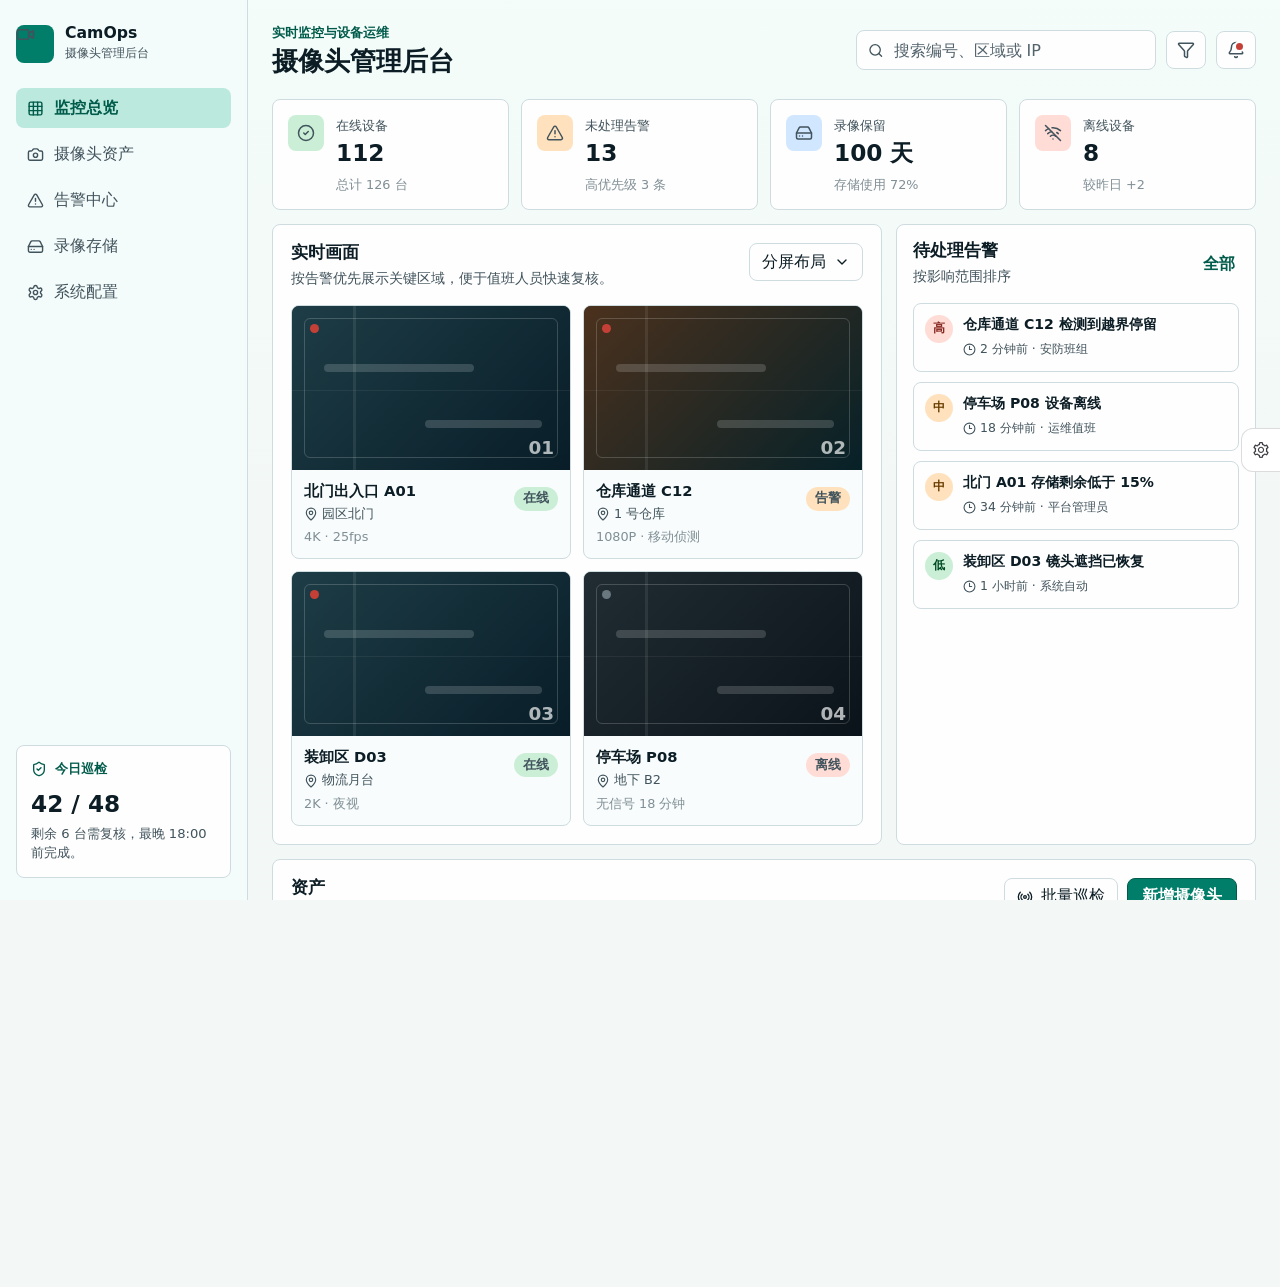
==== commit 2bb1c7cb: "Publish Axhub site 2026-07-30T12:29:04.105Z" ====
--- a/home/index.html
+++ b/home/index.html
@@ -2,7 +2,7 @@
 <html>
 <head>
   <meta charset="utf-8">
-  <title>仪表盘</title>
+  <title>摄像头管理后台</title>
   <meta name="viewport" content="width=device-width,initial-scale=1">
   <style>
     html, body {
@@ -29,7 +29,7 @@
     }
   </style>
   <style>
-@layer properties{@supports (((-webkit-hyphens:none)) and (not (margin-trim:inline))) or ((-moz-orient:inline) and (not (color:rgb(from red r g b)))){*,:before,:after,::backdrop{--tw-translate-x:0;--tw-translate-y:0;--tw-translate-z:0;--tw-rotate-x:initial;--tw-rotate-y:initial;--tw-rotate-z:initial;--tw-skew-x:initial;--tw-skew-y:initial;--tw-space-y-reverse:0;--tw-space-x-reverse:0;--tw-divide-y-reverse:0;--tw-border-style:solid;--tw-gradient-position:initial;--tw-gradient-from:#0000;--tw-gradient-via:#0000;--tw-gradient-to:#0000;--tw-gradient-stops:initial;--tw-gradient-via-stops:initial;--tw-gradient-from-position:0%;--tw-gradient-via-position:50%;--tw-gradient-to-position:100%;--tw-leading:initial;--tw-font-weight:initial;--tw-tracking:initial;--tw-ordinal:initial;--tw-slashed-zero:initial;--tw-numeric-figure:initial;--tw-numeric-spacing:initial;--tw-numeric-fraction:initial;--tw-shadow:0 0 #0000;--tw-shadow-color:initial;--tw-shadow-alpha:100%;--tw-inset-shadow:0 0 #0000;--tw-inset-shadow-color:initial;--tw-inset-shadow-alpha:100%;--tw-ring-color:initial;--tw-ring-shadow:0 0 #0000;--tw-inset-ring-color:initial;--tw-inset-ring-shadow:0 0 #0000;--tw-ring-inset:initial;--tw-ring-offset-width:0px;--tw-ring-offset-color:#fff;--tw-ring-offset-shadow:0 0 #0000;--tw-outline-style:solid;--tw-blur:initial;--tw-brightness:initial;--tw-contrast:initial;--tw-grayscale:initial;--tw-hue-rotate:initial;--tw-invert:initial;--tw-opacity:initial;--tw-saturate:initial;--tw-sepia:initial;--tw-drop-shadow:initial;--tw-drop-shadow-color:initial;--tw-drop-shadow-alpha:100%;--tw-drop-shadow-size:initial;--tw-backdrop-blur:initial;--tw-backdrop-brightness:initial;--tw-backdrop-contrast:initial;--tw-backdrop-grayscale:initial;--tw-backdrop-hue-rotate:initial;--tw-backdrop-invert:initial;--tw-backdrop-opacity:initial;--tw-backdrop-saturate:initial;--tw-backdrop-sepia:initial;--tw-duration:initial;--tw-ease:initial;--tw-scale-x:1;--tw-scale-y:1;--tw-scale-z:1;--tw-content:""}}}@layer theme{:root,:host{--font-sans:-apple-system, BlinkMacSystemFont, "Segoe UI", Roboto, "Helvetica Neue", "Noto Sans", Arial, sans-serif, "Apple Color Emoji", "Segoe UI Emoji", "Segoe UI Symbol", "Noto Color Emoji";--font-serif:ui-serif, Georgia, Cambria, "Times New Roman", Times, serif;--font-mono:ui-monospace, SFMono-Regular, Menlo, Monaco, Consolas, "Liberation Mono", "Courier New", monospace;--color-red-400:oklch(70.4% .191 22.216);--color-red-500:oklch(63.7% .237 25.331);--color-orange-50:oklch(98% .016 73.684);--color-orange-100:oklch(95.4% .038 75.164);--color-orange-300:oklch(83.7% .128 66.29);--color-orange-400:oklch(75% .183 55.934);--color-orange-500:oklch(70.5% .213 47.604);--color-orange-600:oklch(64.6% .222 41.116);--color-amber-50:oklch(98.7% .022 95.277);--color-amber-100:oklch(96.2% .059 95.617);--color-yellow-50:oklch(98.7% .026 102.212);--color-yellow-400:oklch(85.2% .199 91.936);--color-green-400:oklch(79.2% .209 151.711);--color-blue-50:oklch(97% .014 254.604);--color-blue-200:oklch(88.2% .059 254.128);--color-blue-300:oklch(80.9% .105 251.813);--color-blue-500:oklch(62.3% .214 259.815);--color-blue-600:oklch(54.6% .245 262.881);--color-blue-700:oklch(48.8% .243 264.376);--color-blue-900:oklch(37.9% .146 265.522);--color-purple-50:oklch(97.7% .014 308.299);--color-purple-500:oklch(62.7% .265 303.9);--color-purple-700:oklch(49.6% .265 301.924);--color-gray-50:oklch(98.5% .002 247.839);--color-gray-100:oklch(96.7% .003 264.542);--color-gray-200:oklch(92.8% .006 264.531);--color-gray-300:oklch(87.2% .01 258.338);--color-gray-400:oklch(70.7% .022 261.325);--color-gray-500:oklch(55.1% .027 264.364);--color-gray-600:oklch(44.6% .03 256.802);--color-gray-700:oklch(37.3% .034 259.733);--color-gray-800:oklch(27.8% .033 256.848);--color-gray-900:oklch(21% .034 264.665);--color-stone-50:oklch(98.5% .001 106.423);--color-stone-100:oklch(97% .001 106.424);--color-stone-200:oklch(92.3% .003 48.717);--color-black:#000;--color-white:#fff;--spacing:.25rem;--breakpoint-sm:40rem;--breakpoint-md:48rem;--breakpoint-lg:64rem;--breakpoint-xl:80rem;--breakpoint-2xl:96rem;--container-sm:24rem;--container-md:28rem;--container-lg:32rem;--container-xl:36rem;--container-2xl:42rem;--container-3xl:48rem;--container-4xl:56rem;--container-5xl:64rem;--container-6xl:72rem;--container-7xl:80rem;--text-xs:.75rem;--text-xs--line-height:calc(1 / .75);--text-sm:.875rem;--text-sm--line-height:calc(1.25 / .875);--text-base:1rem;--text-base--line-height: 1.5 ;--text-lg:1.125rem;--text-lg--line-height:calc(1.75 / 1.125);--text-xl:1.25rem;--text-xl--line-height:calc(1.75 / 1.25);--text-2xl:1.5rem;--text-2xl--line-height:calc(2 / 1.5);--text-3xl:1.875rem;--text-3xl--line-height: 1.2 ;--text-4xl:2.25rem;--text-4xl--line-height:calc(2.5 / 2.25);--text-5xl:3rem;--text-5xl--line-height:1;--text-6xl:3.75rem;--text-6xl--line-height:1;--text-7xl:4.5rem;--text-7xl--line-height:1;--text-8xl:6rem;--text-8xl--line-height:1;--text-9xl:8rem;--text-9xl--line-height:1;--font-weight-light:300;--font-weight-normal:400;--font-weight-medium:500;--font-weight-semibold:600;--font-weight-bold:700;--font-weight-extrabold:800;--font-weight-black:900;--tracking-tight:-.025em;--tracking-wide:.025em;--tracking-wider:.05em;--tracking-widest:.1em;--leading-tight:1.25;--leading-snug:1.375;--leading-normal:1.5;--leading-relaxed:1.625;--radius-xs:.125rem;--radius-sm:.25rem;--radius-md:.375rem;--radius-lg:.5rem;--radius-xl:.75rem;--radius-2xl:1rem;--shadow-xs:0 1px 2px 0 #0000000d;--shadow-sm:0 1px 3px 0 #0000001a, 0 1px 2px -1px #0000001a;--shadow-md:0 4px 6px -1px #0000001a, 0 2px 4px -2px #0000001a;--shadow-lg:0 10px 15px -3px #0000001a, 0 4px 6px -4px #0000001a;--shadow-xl:0 20px 25px -5px #0000001a, 0 8px 10px -6px #0000001a;--shadow-2xl:0 25px 50px -12px #00000040;--drop-shadow-lg:0 4px 4px #00000026;--ease-in:cubic-bezier(.4, 0, 1, 1);--ease-out:cubic-bezier(0, 0, .2, 1);--ease-in-out:cubic-bezier(.4, 0, .2, 1);--animate-spin:spin 1s linear infinite;--animate-pulse:pulse 2s cubic-bezier(.4, 0, .6, 1) infinite;--animate-bounce:bounce 1s infinite;--blur-sm:8px;--aspect-video:16 / 9;--default-transition-duration:.15s;--default-transition-timing-function:cubic-bezier(.4, 0, .2, 1);--default-font-family:var(--font-sans);--default-mono-font-family:var(--font-mono)}}@layer base{*,:after,:before,::backdrop{box-sizing:border-box;border:0 solid;margin:0;padding:0}::file-selector-button{box-sizing:border-box;border:0 solid;margin:0;padding:0}html,:host{-webkit-text-size-adjust:100%;tab-size:4;line-height:1.5;font-family:var(--default-font-family,-apple-system, BlinkMacSystemFont, "Segoe UI", Roboto, "Helvetica Neue", "Noto Sans", Arial, sans-serif, "Apple Color Emoji", "Segoe UI Emoji", "Segoe UI Symbol", "Noto Color Emoji");font-feature-settings:var(--default-font-feature-settings,normal);font-variation-settings:var(--default-font-variation-settings,normal);-webkit-tap-highlight-color:transparent}hr{height:0;color:inherit;border-top-width:1px}abbr:where([title]){-webkit-text-decoration:underline dotted;text-decoration:underline dotted}h1,h2,h3,h4,h5,h6{font-size:inherit;font-weight:inherit}a{color:inherit;-webkit-text-decoration:inherit;text-decoration:inherit}b,strong{font-weight:bolder}code,kbd,samp,pre{font-family:var(--default-mono-font-family,ui-monospace, SFMono-Regular, Menlo, Monaco, Consolas, "Liberation Mono", "Courier New", monospace);font-feature-settings:var(--default-mono-font-feature-settings,normal);font-variation-settings:var(--default-mono-font-variation-settings,normal);font-size:1em}small{font-size:80%}sub,sup{vertical-align:baseline;font-size:75%;line-height:0;position:relative}sub{bottom:-.25em}sup{top:-.5em}table{text-indent:0;border-color:inherit;border-collapse:collapse}:-moz-focusring:where(:not(iframe)){outline:auto}progress{vertical-align:baseline}summary{display:list-item}ol,ul,menu{list-style:none}img,svg,video,canvas,audio,iframe,embed,object{vertical-align:middle;display:block}img,video{max-width:100%;height:auto}button,input,select,optgroup,textarea{font:inherit;font-feature-settings:inherit;font-variation-settings:inherit;letter-spacing:inherit;color:inherit;opacity:1;background-color:#0000;border-radius:0}::file-selector-button{font:inherit;font-feature-settings:inherit;font-variation-settings:inherit;letter-spacing:inherit;color:inherit;opacity:1;background-color:#0000;border-radius:0}:where(select:is([multiple],[size])) optgroup{font-weight:bolder}:where(select:is([multiple],[size])) optgroup option{padding-inline-start:20px}::file-selector-button{margin-inline-end:4px}::placeholder{opacity:1}@supports (not ((-webkit-appearance:-apple-pay-button))) or (contain-intrinsic-size:1px){::placeholder{color:currentColor}@supports (color:color-mix(in lab,red,red)){::placeholder{color:color-mix(in oklab,currentcolor 50%,transparent)}}}textarea{resize:vertical}::-webkit-search-decoration{-webkit-appearance:none}::-webkit-date-and-time-value{min-height:1lh;text-align:inherit}::-webkit-datetime-edit{display:inline-flex}::-webkit-datetime-edit-fields-wrapper{padding:0}::-webkit-datetime-edit{padding-block:0}::-webkit-datetime-edit-year-field{padding-block:0}::-webkit-datetime-edit-month-field{padding-block:0}::-webkit-datetime-edit-day-field{padding-block:0}::-webkit-datetime-edit-hour-field{padding-block:0}::-webkit-datetime-edit-minute-field{padding-block:0}::-webkit-datetime-edit-second-field{padding-block:0}::-webkit-datetime-edit-millisecond-field{padding-block:0}::-webkit-datetime-edit-meridiem-field{padding-block:0}::-webkit-calendar-picker-indicator{line-height:1}:-moz-ui-invalid{box-shadow:none}button,input:where([type=button],[type=reset],[type=submit]){appearance:button}::file-selector-button{appearance:button}::-webkit-inner-spin-button{height:auto}::-webkit-outer-spin-button{height:auto}[hidden]:where(:not([hidden=until-found])){display:none!important}}@layer components;@layer utilities{.\@container\/card-header{container:card-header/inline-size}.\@container{container-type:inline-size}.pointer-events-none{pointer-events:none}.\!visible{visibility:visible!important}.collapse{visibility:collapse}.invisible{visibility:hidden}.visible{visibility:visible}.sr-only{clip-path:inset(50%);white-space:nowrap;border-width:0;width:1px;height:1px;margin:-1px;padding:0;position:absolute;overflow:hidden}.absolute{position:absolute}.fixed{position:fixed}.relative{position:relative}.static{position:static}.sticky{position:sticky}.inset-0{inset:0}.inset-x-0{inset-inline:0}.inset-y-0{inset-block:0}.-top-12{top:calc(var(--spacing) * -12)}.top-0{top:0}.top-1{top:var(--spacing)}.top-1\.5{top:calc(var(--spacing) * 1.5)}.top-1\/2{top:50%}.top-3{top:calc(var(--spacing) * 3)}.top-3\.5{top:calc(var(--spacing) * 3.5)}.top-4{top:calc(var(--spacing) * 4)}.top-\[1px\]{top:1px}.top-\[50\%\]{top:50%}.top-\[60\%\]{top:60%}.top-full{top:100%}.-right-12{right:calc(var(--spacing) * -12)}.right-0{right:0}.right-1{right:var(--spacing)}.right-2{right:calc(var(--spacing) * 2)}.right-3{right:calc(var(--spacing) * 3)}.right-4{right:calc(var(--spacing) * 4)}.-bottom-12{bottom:calc(var(--spacing) * -12)}.bottom-0{bottom:0}.-left-12{left:calc(var(--spacing) * -12)}.left-0{left:0}.left-1{left:var(--spacing)}.left-1\/2{left:50%}.left-2{left:calc(var(--spacing) * 2)}.left-3{left:calc(var(--spacing) * 3)}.left-4{left:calc(var(--spacing) * 4)}.left-\[50\%\]{left:50%}.isolate{isolation:isolate}.z-0{z-index:0}.z-10{z-index:10}.z-20{z-index:20}.z-30{z-index:30}.z-50{z-index:50}.z-\[1\]{z-index:1}.col-span-2{grid-column:span 2/span 2}.col-span-4{grid-column:span 4/span 4}.col-start-2{grid-column-start:2}.row-span-2{grid-row:span 2/span 2}.row-start-1{grid-row-start:1}.container{width:100%}@media (min-width:40rem){.container{max-width:40rem}}@media (min-width:48rem){.container{max-width:48rem}}@media (min-width:64rem){.container{max-width:64rem}}@media (min-width:80rem){.container{max-width:80rem}}@media (min-width:96rem){.container{max-width:96rem}}.m-0{margin:0}.m-3{margin:calc(var(--spacing) * 3)}.-mx-1{margin-inline:calc(var(--spacing) * -1)}.mx-1{margin-inline:var(--spacing)}.mx-2{margin-inline:calc(var(--spacing) * 2)}.mx-3\.5{margin-inline:calc(var(--spacing) * 3.5)}.mx-auto{margin-inline:auto}.my-0\.5{margin-block:calc(var(--spacing) * .5)}.my-1{margin-block:var(--spacing)}.-mt-4{margin-top:calc(var(--spacing) * -4)}.-mt-16{margin-top:calc(var(--spacing) * -16)}.mt-0{margin-top:0}.mt-0\.5{margin-top:calc(var(--spacing) * .5)}.mt-1{margin-top:var(--spacing)}.mt-1\.5{margin-top:calc(var(--spacing) * 1.5)}.mt-2{margin-top:calc(var(--spacing) * 2)}.mt-2\.5{margin-top:calc(var(--spacing) * 2.5)}.mt-3{margin-top:calc(var(--spacing) * 3)}.mt-4{margin-top:calc(var(--spacing) * 4)}.mt-5{margin-top:calc(var(--spacing) * 5)}.mt-6{margin-top:calc(var(--spacing) * 6)}.mt-8{margin-top:calc(var(--spacing) * 8)}.mt-10{margin-top:calc(var(--spacing) * 10)}.mt-auto{margin-top:auto}.mt-px{margin-top:1px}.mr-0{margin-right:0}.mr-0\.5{margin-right:calc(var(--spacing) * .5)}.mr-1{margin-right:var(--spacing)}.mr-1\.5{margin-right:calc(var(--spacing) * 1.5)}.mr-2{margin-right:calc(var(--spacing) * 2)}.mr-2\.5{margin-right:calc(var(--spacing) * 2.5)}.mr-3{margin-right:calc(var(--spacing) * 3)}.mr-3\.5{margin-right:calc(var(--spacing) * 3.5)}.mr-6{margin-right:calc(var(--spacing) * 6)}.mr-60{margin-right:calc(var(--spacing) * 60)}.mr-96{margin-right:calc(var(--spacing) * 96)}.mb-0{margin-bottom:0}.mb-0\.5{margin-bottom:calc(var(--spacing) * .5)}.mb-1{margin-bottom:var(--spacing)}.mb-1\.5{margin-bottom:calc(var(--spacing) * 1.5)}.mb-2{margin-bottom:calc(var(--spacing) * 2)}.mb-2\.5{margin-bottom:calc(var(--spacing) * 2.5)}.mb-3{margin-bottom:calc(var(--spacing) * 3)}.mb-3\.5{margin-bottom:calc(var(--spacing) * 3.5)}.mb-4{margin-bottom:calc(var(--spacing) * 4)}.mb-5{margin-bottom:calc(var(--spacing) * 5)}.mb-6{margin-bottom:calc(var(--spacing) * 6)}.mb-8{margin-bottom:calc(var(--spacing) * 8)}.mb-10{margin-bottom:calc(var(--spacing) * 10)}.mb-12{margin-bottom:calc(var(--spacing) * 12)}.mb-14{margin-bottom:calc(var(--spacing) * 14)}.-ml-4{margin-left:calc(var(--spacing) * -4)}.ml-0{margin-left:0}.ml-0\.5{margin-left:calc(var(--spacing) * .5)}.ml-1{margin-left:var(--spacing)}.ml-1\.5{margin-left:calc(var(--spacing) * 1.5)}.ml-2{margin-left:calc(var(--spacing) * 2)}.ml-3{margin-left:calc(var(--spacing) * 3)}.ml-3\.5{margin-left:calc(var(--spacing) * 3.5)}.ml-4{margin-left:calc(var(--spacing) * 4)}.ml-5{margin-left:calc(var(--spacing) * 5)}.ml-6{margin-left:calc(var(--spacing) * 6)}.ml-60{margin-left:calc(var(--spacing) * 60)}.ml-96{margin-left:calc(var(--spacing) * 96)}.ml-auto{margin-left:auto}.box-border{box-sizing:border-box}.line-clamp-1{-webkit-line-clamp:1;-webkit-box-orient:vertical;display:-webkit-box;overflow:hidden}.block{display:block}.contents{display:contents}.flex{display:flex}.grid{display:grid}.hidden{display:none}.inline{display:inline}.inline-block{display:inline-block}.inline-flex{display:inline-flex}.inline-grid{display:inline-grid}.list-item{display:list-item}.table{display:table}.table-caption{display:table-caption}.table-cell{display:table-cell}.table-row{display:table-row}.field-sizing-content{field-sizing:content}.aspect-\[4\/3\]{aspect-ratio:4/3}.aspect-square{aspect-ratio:1}.aspect-video{aspect-ratio:var(--aspect-video)}.size-2{width:calc(var(--spacing) * 2);height:calc(var(--spacing) * 2)}.size-2\.5{width:calc(var(--spacing) * 2.5);height:calc(var(--spacing) * 2.5)}.size-3{width:calc(var(--spacing) * 3);height:calc(var(--spacing) * 3)}.size-3\.5{width:calc(var(--spacing) * 3.5);height:calc(var(--spacing) * 3.5)}.size-4{width:calc(var(--spacing) * 4);height:calc(var(--spacing) * 4)}.size-7{width:calc(var(--spacing) * 7);height:calc(var(--spacing) * 7)}.size-8{width:calc(var(--spacing) * 8);height:calc(var(--spacing) * 8)}.size-9{width:calc(var(--spacing) * 9);height:calc(var(--spacing) * 9)}.size-10{width:calc(var(--spacing) * 10);height:calc(var(--spacing) * 10)}.size-full{width:100%;height:100%}.h-0\.5{height:calc(var(--spacing) * .5)}.h-1\.5{height:calc(var(--spacing) * 1.5)}.h-2{height:calc(var(--spacing) * 2)}.h-2\.5{height:calc(var(--spacing) * 2.5)}.h-3{height:calc(var(--spacing) * 3)}.h-3\.5{height:calc(var(--spacing) * 3.5)}.h-4{height:calc(var(--spacing) * 4)}.h-5{height:calc(var(--spacing) * 5)}.h-6{height:calc(var(--spacing) * 6)}.h-7{height:calc(var(--spacing) * 7)}.h-8{height:calc(var(--spacing) * 8)}.h-9{height:calc(var(--spacing) * 9)}.h-10{height:calc(var(--spacing) * 10)}.h-12{height:calc(var(--spacing) * 12)}.h-14{height:calc(var(--spacing) * 14)}.h-16{height:calc(var(--spacing) * 16)}.h-20{height:calc(var(--spacing) * 20)}.h-24{height:calc(var(--spacing) * 24)}.h-32{height:calc(var(--spacing) * 32)}.h-40{height:calc(var(--spacing) * 40)}.h-\[1\.15rem\]{height:1.15rem}.h-\[60\%\]{height:60%}.h-\[200px\]{height:200px}.h-\[240px\]{height:240px}.h-\[400px\]{height:400px}.h-\[600px\]{height:600px}.h-\[calc\(100\%-1px\)\]{height:calc(100% - 1px)}.h-\[var\(--radix-navigation-menu-viewport-height\)\]{height:var(--radix-navigation-menu-viewport-height)}.h-\[var\(--radix-select-trigger-height\)\]{height:var(--radix-select-trigger-height)}.h-auto{height:auto}.h-full{height:100%}.h-px{height:1px}.h-screen{height:100vh}.h-svh{height:100svh}.max-h-\(--radix-context-menu-content-available-height\){max-height:var(--radix-context-menu-content-available-height)}.max-h-\(--radix-dropdown-menu-content-available-height\){max-height:var(--radix-dropdown-menu-content-available-height)}.max-h-\(--radix-select-content-available-height\){max-height:var(--radix-select-content-available-height)}.max-h-8{max-height:calc(var(--spacing) * 8)}.max-h-12{max-height:calc(var(--spacing) * 12)}.max-h-32{max-height:calc(var(--spacing) * 32)}.max-h-40{max-height:calc(var(--spacing) * 40)}.max-h-60{max-height:calc(var(--spacing) * 60)}.max-h-\[70vh\]{max-height:70vh}.max-h-\[90vh\]{max-height:90vh}.max-h-\[300px\]{max-height:300px}.max-h-full{max-height:100%}.min-h-0{min-height:0}.min-h-4{min-height:calc(var(--spacing) * 4)}.min-h-16{min-height:calc(var(--spacing) * 16)}.min-h-\[500px\]{min-height:500px}.min-h-\[600px\]{min-height:600px}.min-h-\[932px\]{min-height:932px}.min-h-screen{min-height:100vh}.min-h-svh{min-height:100svh}.w-\(--sidebar-width\){width:var(--sidebar-width)}.w-0{width:0}.w-1{width:var(--spacing)}.w-1\.5{width:calc(var(--spacing) * 1.5)}.w-1\/4{width:25%}.w-2{width:calc(var(--spacing) * 2)}.w-2\.5{width:calc(var(--spacing) * 2.5)}.w-3{width:calc(var(--spacing) * 3)}.w-3\.5{width:calc(var(--spacing) * 3.5)}.w-3\/4{width:75%}.w-4{width:calc(var(--spacing) * 4)}.w-5{width:calc(var(--spacing) * 5)}.w-6{width:calc(var(--spacing) * 6)}.w-8{width:calc(var(--spacing) * 8)}.w-9{width:calc(var(--spacing) * 9)}.w-10{width:calc(var(--spacing) * 10)}.w-12{width:calc(var(--spacing) * 12)}.w-16{width:calc(var(--spacing) * 16)}.w-20{width:calc(var(--spacing) * 20)}.w-24{width:calc(var(--spacing) * 24)}.w-32{width:calc(var(--spacing) * 32)}.w-36{width:calc(var(--spacing) * 36)}.w-40{width:calc(var(--spacing) * 40)}.w-48{width:calc(var(--spacing) * 48)}.w-64{width:calc(var(--spacing) * 64)}.w-72{width:calc(var(--spacing) * 72)}.w-80{width:calc(var(--spacing) * 80)}.w-\[1px\]{width:1px}.w-\[30\%\]{width:30%}.w-\[88px\]{width:88px}.w-\[100px\]{width:100px}.w-\[430px\]{width:430px}.w-\[500px\]{width:500px}.w-auto{width:auto}.w-fit{width:fit-content}.w-full{width:100%}.w-max{width:max-content}.w-px{width:1px}.max-w-\(--skeleton-width\){max-width:var(--skeleton-width)}.max-w-2xl{max-width:var(--container-2xl)}.max-w-3xl{max-width:var(--container-3xl)}.max-w-4xl{max-width:var(--container-4xl)}.max-w-5xl{max-width:var(--container-5xl)}.max-w-6xl{max-width:var(--container-6xl)}.max-w-7xl{max-width:var(--container-7xl)}.max-w-\[200px\]{max-width:200px}.max-w-\[1140px\]{max-width:1140px}.max-w-\[1280px\]{max-width:1280px}.max-w-\[calc\(100\%-2rem\)\]{max-width:calc(100% - 2rem)}.max-w-full{max-width:100%}.max-w-max{max-width:max-content}.max-w-md{max-width:var(--container-md)}.min-w-0{min-width:0}.min-w-5{min-width:calc(var(--spacing) * 5)}.min-w-8{min-width:calc(var(--spacing) * 8)}.min-w-9{min-width:calc(var(--spacing) * 9)}.min-w-10{min-width:calc(var(--spacing) * 10)}.min-w-\[4rem\]{min-width:4rem}.min-w-\[8rem\]{min-width:8rem}.min-w-\[12rem\]{min-width:12rem}.min-w-\[16px\]{min-width:16px}.min-w-\[36px\]{min-width:36px}.min-w-\[100px\]{min-width:100px}.min-w-\[200px\]{min-width:200px}.min-w-\[280px\]{min-width:280px}.min-w-\[var\(--radix-select-trigger-width\)\]{min-width:var(--radix-select-trigger-width)}.flex-1{flex:1}.flex-shrink{flex-shrink:1}.flex-shrink-0{flex-shrink:0}.shrink{flex-shrink:1}.shrink-0{flex-shrink:0}.grow{flex-grow:1}.grow-0{flex-grow:0}.basis-1\/12{flex-basis:8.33333%}.basis-full{flex-basis:100%}.caption-bottom{caption-side:bottom}.border-collapse{border-collapse:collapse}.origin-\(--radix-context-menu-content-transform-origin\){transform-origin:var(--radix-context-menu-content-transform-origin)}.origin-\(--radix-dropdown-menu-content-transform-origin\){transform-origin:var(--radix-dropdown-menu-content-transform-origin)}.origin-\(--radix-hover-card-content-transform-origin\){transform-origin:var(--radix-hover-card-content-transform-origin)}.origin-\(--radix-menubar-content-transform-origin\){transform-origin:var(--radix-menubar-content-transform-origin)}.origin-\(--radix-popover-content-transform-origin\){transform-origin:var(--radix-popover-content-transform-origin)}.origin-\(--radix-select-content-transform-origin\){transform-origin:var(--radix-select-content-transform-origin)}.origin-\(--radix-tooltip-content-transform-origin\){transform-origin:var(--radix-tooltip-content-transform-origin)}.-translate-x-1\/2{--tw-translate-x: -50% ;translate:var(--tw-translate-x) var(--tw-translate-y)}.-translate-x-px{--tw-translate-x:-1px;translate:var(--tw-translate-x) var(--tw-translate-y)}.translate-x-\[-50\%\]{--tw-translate-x:-50%;translate:var(--tw-translate-x) var(--tw-translate-y)}.translate-x-px{--tw-translate-x:1px;translate:var(--tw-translate-x) var(--tw-translate-y)}.-translate-y-1\/2{--tw-translate-y: -50% ;translate:var(--tw-translate-x) var(--tw-translate-y)}.translate-y-0\.5{--tw-translate-y:calc(var(--spacing) * .5);translate:var(--tw-translate-x) var(--tw-translate-y)}.translate-y-\[-50\%\]{--tw-translate-y:-50%;translate:var(--tw-translate-x) var(--tw-translate-y)}.translate-y-\[calc\(-50\%_-_2px\)\]{--tw-translate-y: calc(-50% - 2px) ;translate:var(--tw-translate-x) var(--tw-translate-y)}.rotate-45{rotate:45deg}.rotate-90{rotate:90deg}.rotate-180{rotate:180deg}.transform{transform:var(--tw-rotate-x,) var(--tw-rotate-y,) var(--tw-rotate-z,) var(--tw-skew-x,) var(--tw-skew-y,)}.animate-\[slideDown_0\.2s_ease-out\]{animation:.2s ease-out slideDown}.animate-\[slideUp_0\.25s_ease-out\]{animation:.25s ease-out slideUp}.animate-bounce{animation:var(--animate-bounce)}.animate-pulse{animation:var(--animate-pulse)}.animate-spin{animation:var(--animate-spin)}.cursor-default{cursor:default}.cursor-not-allowed{cursor:not-allowed}.cursor-pointer{cursor:pointer}.touch-none{touch-action:none}.resize{resize:both}.resize-none{resize:none}.scroll-my-1{scroll-margin-block:var(--spacing)}.scroll-py-1{scroll-padding-block:var(--spacing)}.list-inside{list-style-position:inside}.list-disc{list-style-type:disc}.list-none{list-style-type:none}.auto-rows-min{grid-auto-rows:min-content}.grid-cols-1{grid-template-columns:repeat(1,minmax(0,1fr))}.grid-cols-2{grid-template-columns:repeat(2,minmax(0,1fr))}.grid-cols-3{grid-template-columns:repeat(3,minmax(0,1fr))}.grid-cols-4{grid-template-columns:repeat(4,minmax(0,1fr))}.grid-cols-5{grid-template-columns:repeat(5,minmax(0,1fr))}.grid-cols-10{grid-template-columns:repeat(10,minmax(0,1fr))}.grid-cols-11{grid-template-columns:repeat(11,minmax(0,1fr))}.grid-cols-\[0_1fr\]{grid-template-columns:0 1fr}.grid-rows-\[auto_auto\]{grid-template-rows:auto auto}.flex-col{flex-direction:column}.flex-col-reverse{flex-direction:column-reverse}.flex-row{flex-direction:row}.flex-wrap{flex-wrap:wrap}.items-center{align-items:center}.items-end{align-items:flex-end}.items-start{align-items:flex-start}.items-stretch{align-items:stretch}.justify-around{justify-content:space-around}.justify-between{justify-content:space-between}.justify-center{justify-content:center}.justify-end{justify-content:flex-end}.justify-items-start{justify-items:start}.gap-0{gap:0}.gap-0\.5{gap:calc(var(--spacing) * .5)}.gap-1{gap:var(--spacing)}.gap-1\.5{gap:calc(var(--spacing) * 1.5)}.gap-2{gap:calc(var(--spacing) * 2)}.gap-2\.5{gap:calc(var(--spacing) * 2.5)}.gap-3{gap:calc(var(--spacing) * 3)}.gap-4{gap:calc(var(--spacing) * 4)}.gap-5{gap:calc(var(--spacing) * 5)}.gap-6{gap:calc(var(--spacing) * 6)}.gap-7{gap:calc(var(--spacing) * 7)}.gap-8{gap:calc(var(--spacing) * 8)}.gap-10{gap:calc(var(--spacing) * 10)}.gap-12{gap:calc(var(--spacing) * 12)}:where(.space-y-0\.5>:not(:last-child)){--tw-space-y-reverse:0;margin-block-start:calc(calc(var(--spacing) * .5) * var(--tw-space-y-reverse));margin-block-end:calc(calc(var(--spacing) * .5) * calc(1 - var(--tw-space-y-reverse)))}:where(.space-y-1>:not(:last-child)){--tw-space-y-reverse:0;margin-block-start:calc(var(--spacing) * var(--tw-space-y-reverse));margin-block-end:calc(var(--spacing) * calc(1 - var(--tw-space-y-reverse)))}:where(.space-y-1\.5>:not(:last-child)){--tw-space-y-reverse:0;margin-block-start:calc(calc(var(--spacing) * 1.5) * var(--tw-space-y-reverse));margin-block-end:calc(calc(var(--spacing) * 1.5) * calc(1 - var(--tw-space-y-reverse)))}:where(.space-y-2>:not(:last-child)){--tw-space-y-reverse:0;margin-block-start:calc(calc(var(--spacing) * 2) * var(--tw-space-y-reverse));margin-block-end:calc(calc(var(--spacing) * 2) * calc(1 - var(--tw-space-y-reverse)))}:where(.space-y-3>:not(:last-child)){--tw-space-y-reverse:0;margin-block-start:calc(calc(var(--spacing) * 3) * var(--tw-space-y-reverse));margin-block-end:calc(calc(var(--spacing) * 3) * calc(1 - var(--tw-space-y-reverse)))}:where(.space-y-4>:not(:last-child)){--tw-space-y-reverse:0;margin-block-start:calc(calc(var(--spacing) * 4) * var(--tw-space-y-reverse));margin-block-end:calc(calc(var(--spacing) * 4) * calc(1 - var(--tw-space-y-reverse)))}:where(.space-y-5>:not(:last-child)){--tw-space-y-reverse:0;margin-block-start:calc(calc(var(--spacing) * 5) * var(--tw-space-y-reverse));margin-block-end:calc(calc(var(--spacing) * 5) * calc(1 - var(--tw-space-y-reverse)))}:where(.space-y-6>:not(:last-child)){--tw-space-y-reverse:0;margin-block-start:calc(calc(var(--spacing) * 6) * var(--tw-space-y-reverse));margin-block-end:calc(calc(var(--spacing) * 6) * calc(1 - var(--tw-space-y-reverse)))}:where(.space-y-8>:not(:last-child)){--tw-space-y-reverse:0;margin-block-start:calc(calc(var(--spacing) * 8) * var(--tw-space-y-reverse));margin-block-end:calc(calc(var(--spacing) * 8) * calc(1 - var(--tw-space-y-reverse)))}.gap-x-0\.5{column-gap:calc(var(--spacing) * .5)}.gap-x-1{column-gap:var(--spacing)}.gap-x-1\.5{column-gap:calc(var(--spacing) * 1.5)}.gap-x-2{column-gap:calc(var(--spacing) * 2)}.gap-x-2\.5{column-gap:calc(var(--spacing) * 2.5)}.gap-x-3{column-gap:calc(var(--spacing) * 3)}.gap-x-4{column-gap:calc(var(--spacing) * 4)}.gap-x-5{column-gap:calc(var(--spacing) * 5)}.gap-x-6{column-gap:calc(var(--spacing) * 6)}.gap-x-7{column-gap:calc(var(--spacing) * 7)}.gap-x-10{column-gap:calc(var(--spacing) * 10)}.gap-x-12{column-gap:calc(var(--spacing) * 12)}:where(.space-x-1>:not(:last-child)){--tw-space-x-reverse:0;margin-inline-start:calc(var(--spacing) * var(--tw-space-x-reverse));margin-inline-end:calc(var(--spacing) * calc(1 - var(--tw-space-x-reverse)))}:where(.space-x-2>:not(:last-child)){--tw-space-x-reverse:0;margin-inline-start:calc(calc(var(--spacing) * 2) * var(--tw-space-x-reverse));margin-inline-end:calc(calc(var(--spacing) * 2) * calc(1 - var(--tw-space-x-reverse)))}.gap-y-0{row-gap:0}.gap-y-0\.5{row-gap:calc(var(--spacing) * .5)}.gap-y-1{row-gap:var(--spacing)}.gap-y-1\.5{row-gap:calc(var(--spacing) * 1.5)}.gap-y-2{row-gap:calc(var(--spacing) * 2)}.gap-y-2\.5{row-gap:calc(var(--spacing) * 2.5)}.gap-y-3{row-gap:calc(var(--spacing) * 3)}.gap-y-4{row-gap:calc(var(--spacing) * 4)}.gap-y-5{row-gap:calc(var(--spacing) * 5)}.gap-y-6{row-gap:calc(var(--spacing) * 6)}.gap-y-7{row-gap:calc(var(--spacing) * 7)}.gap-y-10{row-gap:calc(var(--spacing) * 10)}.gap-y-12{row-gap:calc(var(--spacing) * 12)}:where(.divide-y>:not(:last-child)){--tw-divide-y-reverse:0;border-bottom-style:var(--tw-border-style);border-top-style:var(--tw-border-style);border-top-width:calc(1px * var(--tw-divide-y-reverse));border-bottom-width:calc(1px * calc(1 - var(--tw-divide-y-reverse)))}:where(.divide-white\/\[0\.04\]>:not(:last-child)){border-color:#ffffff0a}@supports (color:color-mix(in lab,red,red)){:where(.divide-white\/\[0\.04\]>:not(:last-child)){border-color:color-mix(in oklab,var(--color-white) 4%,transparent)}}.self-start{align-self:flex-start}.justify-self-end{justify-self:flex-end}.truncate{text-overflow:ellipsis;white-space:nowrap;overflow:hidden}.overflow-auto{overflow:auto}.overflow-hidden{overflow:hidden}.overflow-scroll{overflow:scroll}.overflow-visible{overflow:visible}.overflow-x-auto{overflow-x:auto}.overflow-x-hidden{overflow-x:hidden}.overflow-y-auto{overflow-y:auto}.overflow-y-scroll{overflow-y:scroll}.rounded{border-radius:.25rem}.rounded-2xl{border-radius:var(--radius-2xl)}.rounded-\[2px\]{border-radius:2px}.rounded-\[4px\]{border-radius:4px}.rounded-\[inherit\]{border-radius:inherit}.rounded-full{border-radius:3.40282e38px}.rounded-lg{border-radius:var(--radius-lg)}.rounded-md{border-radius:var(--radius-md)}.rounded-none{border-radius:0}.rounded-sm{border-radius:var(--radius-sm)}.rounded-xl{border-radius:var(--radius-xl)}.rounded-xs{border-radius:var(--radius-xs)}.rounded-t-2xl{border-top-left-radius:var(--radius-2xl);border-top-right-radius:var(--radius-2xl)}.rounded-tl-sm{border-top-left-radius:var(--radius-sm)}.border{border-style:var(--tw-border-style);border-width:1px}.border-0{border-style:var(--tw-border-style);border-width:0}.border-2{border-style:var(--tw-border-style);border-width:2px}.border-\[1\.5px\]{border-style:var(--tw-border-style);border-width:1.5px}.border-y{border-block-style:var(--tw-border-style);border-block-width:1px}.border-t{border-top-style:var(--tw-border-style);border-top-width:1px}.border-t-2{border-top-style:var(--tw-border-style);border-top-width:2px}.border-r{border-right-style:var(--tw-border-style);border-right-width:1px}.border-b{border-bottom-style:var(--tw-border-style);border-bottom-width:1px}.border-b-\[3px\]{border-bottom-style:var(--tw-border-style);border-bottom-width:3px}.border-l{border-left-style:var(--tw-border-style);border-left-width:1px}.border-l-4{border-left-style:var(--tw-border-style);border-left-width:4px}.border-dashed{--tw-border-style:dashed;border-style:dashed}.border-\(--color-border\){border-color:var(--color-border)}.border-\[\#5B7AC5\]{border-color:#5b7ac5}.border-\[\#e6f3f4\]{border-color:#e6f3f4}.border-\[rgba\(250\,173\,20\,0\.35\)\]{border-color:#faad1459}.border-\[rgba\(255\,77\,79\,0\.3\)\]{border-color:#ff4d4f4d}.border-blue-200{border-color:var(--color-blue-200)}.border-blue-500{border-color:var(--color-blue-500)}.border-gray-100{border-color:var(--color-gray-100)}.border-gray-200{border-color:var(--color-gray-200)}.border-gray-400{border-color:var(--color-gray-400)}.border-gray-500{border-color:var(--color-gray-500)}.border-purple-500{border-color:var(--color-purple-500)}.border-transparent{border-color:#0000}.border-white{border-color:var(--color-white)}.border-white\/5{border-color:#ffffff0d}@supports (color:color-mix(in lab,red,red)){.border-white\/5{border-color:color-mix(in oklab,var(--color-white) 5%,transparent)}}.border-white\/10{border-color:#ffffff1a}@supports (color:color-mix(in lab,red,red)){.border-white\/10{border-color:color-mix(in oklab,var(--color-white) 10%,transparent)}}.border-white\/30{border-color:#ffffff4d}@supports (color:color-mix(in lab,red,red)){.border-white\/30{border-color:color-mix(in oklab,var(--color-white) 30%,transparent)}}.border-white\/\[0\.06\]{border-color:#ffffff0f}@supports (color:color-mix(in lab,red,red)){.border-white\/\[0\.06\]{border-color:color-mix(in oklab,var(--color-white) 6%,transparent)}}.border-white\/\[0\.08\]{border-color:#ffffff14}@supports (color:color-mix(in lab,red,red)){.border-white\/\[0\.08\]{border-color:color-mix(in oklab,var(--color-white) 8%,transparent)}}.border-t-transparent{border-top-color:#0000}.border-l-blue-500{border-left-color:var(--color-blue-500)}.border-l-transparent{border-left-color:#0000}.bg-\(--color-bg\){background-color:var(--color-bg)}.bg-\[\#0A2E6B\]{background-color:#0a2e6b}.bg-\[\#0A2E6B\]\/50{background-color:#0a2e6b80}.bg-\[\#0A2E6B\]\/95{background-color:#0a2e6bf2}.bg-\[\#0F3571\]{background-color:#0f3571}.bg-\[\#5B7AC5\]{background-color:#5b7ac5}.bg-\[\#153A78\]{background-color:#153a78}.bg-\[\#153A78\]\/80{background-color:#153a78cc}.bg-\[\#9333eaf5\]{background-color:#9333eaf5}.bg-\[\#082556\]{background-color:#082556}.bg-\[\#FF6B6B\]{background-color:#ff6b6b}.bg-\[\#d1c1c1\]{background-color:#d1c1c1}.bg-\[\#f5f0e6\],.bg-\[rgb\(245_240_230\)\]{background-color:#f5f0e6}.bg-\[rgba\(250\,140\,22\,0\.22\)\]{background-color:#fa8c1638}.bg-\[rgba\(255\,77\,79\,0\.12\)\]{background-color:#ff4d4f1f}.bg-amber-50{background-color:var(--color-amber-50)}.bg-amber-100{background-color:var(--color-amber-100)}.bg-black{background-color:var(--color-black)}.bg-black\/50{background-color:#00000080}@supports (color:color-mix(in lab,red,red)){.bg-black\/50{background-color:color-mix(in oklab,var(--color-black) 50%,transparent)}}.bg-black\/60{background-color:#0009}@supports (color:color-mix(in lab,red,red)){.bg-black\/60{background-color:color-mix(in oklab,var(--color-black) 60%,transparent)}}.bg-blue-50{background-color:var(--color-blue-50)}.bg-blue-50\/50{background-color:#eff6ff80}@supports (color:color-mix(in lab,red,red)){.bg-blue-50\/50{background-color:color-mix(in oklab,var(--color-blue-50) 50%,transparent)}}.bg-gray-50{background-color:var(--color-gray-50)}.bg-gray-100{background-color:var(--color-gray-100)}.bg-gray-300{background-color:var(--color-gray-300)}.bg-orange-50{background-color:var(--color-orange-50)}.bg-orange-100{background-color:var(--color-orange-100)}.bg-purple-50{background-color:var(--color-purple-50)}.bg-red-500{background-color:var(--color-red-500)}.bg-stone-50{background-color:var(--color-stone-50)}.bg-stone-100{background-color:var(--color-stone-100)}.bg-stone-200{background-color:var(--color-stone-200)}.bg-transparent{background-color:#0000}.bg-white{background-color:var(--color-white)}.bg-white\/10{background-color:#ffffff1a}@supports (color:color-mix(in lab,red,red)){.bg-white\/10{background-color:color-mix(in oklab,var(--color-white) 10%,transparent)}}.bg-white\/\[0\.05\]{background-color:#ffffff0d}@supports (color:color-mix(in lab,red,red)){.bg-white\/\[0\.05\]{background-color:color-mix(in oklab,var(--color-white) 5%,transparent)}}.bg-yellow-50{background-color:var(--color-yellow-50)}.bg-gradient-to-b{--tw-gradient-position:to bottom in oklab;background-image:linear-gradient(var(--tw-gradient-stops))}.bg-gradient-to-r{--tw-gradient-position:to right in oklab;background-image:linear-gradient(var(--tw-gradient-stops))}.bg-gradient-to-t{--tw-gradient-position:to top in oklab;background-image:linear-gradient(var(--tw-gradient-stops))}.from-\[\#0A2E6B\]{--tw-gradient-from:#0a2e6b;--tw-gradient-stops:var(--tw-gradient-via-stops,var(--tw-gradient-position), var(--tw-gradient-from) var(--tw-gradient-from-position), var(--tw-gradient-to) var(--tw-gradient-to-position))}.from-\[\#1679FC\]\/8{--tw-gradient-from:oklab(60.0427% -.0431398 -.208905/.08);--tw-gradient-stops:var(--tw-gradient-via-stops,var(--tw-gradient-position), var(--tw-gradient-from) var(--tw-gradient-from-position), var(--tw-gradient-to) var(--tw-gradient-to-position))}.from-\[\#5359EF\]{--tw-gradient-from:#5359ef;--tw-gradient-stops:var(--tw-gradient-via-stops,var(--tw-gradient-position), var(--tw-gradient-from) var(--tw-gradient-from-position), var(--tw-gradient-to) var(--tw-gradient-to-position))}.from-\[\#5359EF\]\/8{--tw-gradient-from:oklab(55.1492% .0181928 -.219806/.08);--tw-gradient-stops:var(--tw-gradient-via-stops,var(--tw-gradient-position), var(--tw-gradient-from) var(--tw-gradient-from-position), var(--tw-gradient-to) var(--tw-gradient-to-position))}.from-black\/80{--tw-gradient-from:#000c}@supports (color:color-mix(in lab,red,red)){.from-black\/80{--tw-gradient-from:color-mix(in oklab, var(--color-black) 80%, transparent)}}.from-black\/80{--tw-gradient-stops:var(--tw-gradient-via-stops,var(--tw-gradient-position), var(--tw-gradient-from) var(--tw-gradient-from-position), var(--tw-gradient-to) var(--tw-gradient-to-position))}.from-orange-400{--tw-gradient-from:var(--color-orange-400);--tw-gradient-stops:var(--tw-gradient-via-stops,var(--tw-gradient-position), var(--tw-gradient-from) var(--tw-gradient-from-position), var(--tw-gradient-to) var(--tw-gradient-to-position))}.via-black\/20{--tw-gradient-via:#0003}@supports (color:color-mix(in lab,red,red)){.via-black\/20{--tw-gradient-via:color-mix(in oklab, var(--color-black) 20%, transparent)}}.via-black\/20{--tw-gradient-via-stops:var(--tw-gradient-position), var(--tw-gradient-from) var(--tw-gradient-from-position), var(--tw-gradient-via) var(--tw-gradient-via-position), var(--tw-gradient-to) var(--tw-gradient-to-position);--tw-gradient-stops:var(--tw-gradient-via-stops)}.to-\[\#0A2E6B\]\/90{--tw-gradient-to:oklab(31.8034% -.0187764 -.112548/.9);--tw-gradient-stops:var(--tw-gradient-via-stops,var(--tw-gradient-position), var(--tw-gradient-from) var(--tw-gradient-from-position), var(--tw-gradient-to) var(--tw-gradient-to-position))}.to-\[\#0583ED\]{--tw-gradient-to:#0583ed;--tw-gradient-stops:var(--tw-gradient-via-stops,var(--tw-gradient-position), var(--tw-gradient-from) var(--tw-gradient-from-position), var(--tw-gradient-to) var(--tw-gradient-to-position))}.to-orange-500{--tw-gradient-to:var(--color-orange-500);--tw-gradient-stops:var(--tw-gradient-via-stops,var(--tw-gradient-position), var(--tw-gradient-from) var(--tw-gradient-from-position), var(--tw-gradient-to) var(--tw-gradient-to-position))}.to-transparent{--tw-gradient-to:transparent;--tw-gradient-stops:var(--tw-gradient-via-stops,var(--tw-gradient-position), var(--tw-gradient-from) var(--tw-gradient-from-position), var(--tw-gradient-to) var(--tw-gradient-to-position))}.bg-cover{background-size:cover}.bg-clip-text{-webkit-background-clip:text;background-clip:text}.bg-center{background-position:50%}.fill-current{fill:currentColor}.object-cover{object-fit:cover}.p-0{padding:0}.p-0\.5{padding:calc(var(--spacing) * .5)}.p-1{padding:var(--spacing)}.p-2{padding:calc(var(--spacing) * 2)}.p-2\.5{padding:calc(var(--spacing) * 2.5)}.p-3{padding:calc(var(--spacing) * 3)}.p-4{padding:calc(var(--spacing) * 4)}.p-5{padding:calc(var(--spacing) * 5)}.p-6{padding:calc(var(--spacing) * 6)}.p-7{padding:calc(var(--spacing) * 7)}.p-10{padding:calc(var(--spacing) * 10)}.p-12{padding:calc(var(--spacing) * 12)}.p-\[3px\]{padding:3px}.p-px{padding:1px}.px-1{padding-inline:var(--spacing)}.px-1\.5{padding-inline:calc(var(--spacing) * 1.5)}.px-2{padding-inline:calc(var(--spacing) * 2)}.px-2\.5{padding-inline:calc(var(--spacing) * 2.5)}.px-3{padding-inline:calc(var(--spacing) * 3)}.px-4{padding-inline:calc(var(--spacing) * 4)}.px-5{padding-inline:calc(var(--spacing) * 5)}.px-6{padding-inline:calc(var(--spacing) * 6)}.px-8{padding-inline:calc(var(--spacing) * 8)}.px-10{padding-inline:calc(var(--spacing) * 10)}.py-0\.5{padding-block:calc(var(--spacing) * .5)}.py-1{padding-block:var(--spacing)}.py-1\.5{padding-block:calc(var(--spacing) * 1.5)}.py-2{padding-block:calc(var(--spacing) * 2)}.py-2\.5{padding-block:calc(var(--spacing) * 2.5)}.py-3{padding-block:calc(var(--spacing) * 3)}.py-4{padding-block:calc(var(--spacing) * 4)}.py-6{padding-block:calc(var(--spacing) * 6)}.py-8{padding-block:calc(var(--spacing) * 8)}.py-12{padding-block:calc(var(--spacing) * 12)}.py-16{padding-block:calc(var(--spacing) * 16)}.pt-0{padding-top:0}.pt-0\.5{padding-top:calc(var(--spacing) * .5)}.pt-1{padding-top:var(--spacing)}.pt-1\.5{padding-top:calc(var(--spacing) * 1.5)}.pt-2{padding-top:calc(var(--spacing) * 2)}.pt-2\.5{padding-top:calc(var(--spacing) * 2.5)}.pt-3{padding-top:calc(var(--spacing) * 3)}.pt-4{padding-top:calc(var(--spacing) * 4)}.pt-5{padding-top:calc(var(--spacing) * 5)}.pt-6{padding-top:calc(var(--spacing) * 6)}.pt-8{padding-top:calc(var(--spacing) * 8)}.pt-12{padding-top:calc(var(--spacing) * 12)}.pt-14{padding-top:calc(var(--spacing) * 14)}.pt-16{padding-top:calc(var(--spacing) * 16)}.pt-24{padding-top:calc(var(--spacing) * 24)}.pt-32{padding-top:calc(var(--spacing) * 32)}.pt-60{padding-top:calc(var(--spacing) * 60)}.pr-0{padding-right:0}.pr-0\.5{padding-right:calc(var(--spacing) * .5)}.pr-1{padding-right:var(--spacing)}.pr-1\.5{padding-right:calc(var(--spacing) * 1.5)}.pr-2{padding-right:calc(var(--spacing) * 2)}.pr-2\.5{padding-right:calc(var(--spacing) * 2.5)}.pr-3{padding-right:calc(var(--spacing) * 3)}.pr-3\.5{padding-right:calc(var(--spacing) * 3.5)}.pr-4{padding-right:calc(var(--spacing) * 4)}.pr-5{padding-right:calc(var(--spacing) * 5)}.pr-6{padding-right:calc(var(--spacing) * 6)}.pr-7{padding-right:calc(var(--spacing) * 7)}.pr-8{padding-right:calc(var(--spacing) * 8)}.pr-12{padding-right:calc(var(--spacing) * 12)}.pb-0{padding-bottom:0}.pb-0\.5{padding-bottom:calc(var(--spacing) * .5)}.pb-1{padding-bottom:var(--spacing)}.pb-1\.5{padding-bottom:calc(var(--spacing) * 1.5)}.pb-2{padding-bottom:calc(var(--spacing) * 2)}.pb-2\.5{padding-bottom:calc(var(--spacing) * 2.5)}.pb-3{padding-bottom:calc(var(--spacing) * 3)}.pb-4{padding-bottom:calc(var(--spacing) * 4)}.pb-5{padding-bottom:calc(var(--spacing) * 5)}.pb-6{padding-bottom:calc(var(--spacing) * 6)}.pb-7{padding-bottom:calc(var(--spacing) * 7)}.pb-8{padding-bottom:calc(var(--spacing) * 8)}.pb-14{padding-bottom:calc(var(--spacing) * 14)}.pb-24{padding-bottom:calc(var(--spacing) * 24)}.pl-0{padding-left:0}.pl-0\.5{padding-left:calc(var(--spacing) * .5)}.pl-1{padding-left:var(--spacing)}.pl-1\.5{padding-left:calc(var(--spacing) * 1.5)}.pl-2{padding-left:calc(var(--spacing) * 2)}.pl-2\.5{padding-left:calc(var(--spacing) * 2.5)}.pl-3{padding-left:calc(var(--spacing) * 3)}.pl-3\.5{padding-left:calc(var(--spacing) * 3.5)}.pl-4{padding-left:calc(var(--spacing) * 4)}.pl-5{padding-left:calc(var(--spacing) * 5)}.pl-6{padding-left:calc(var(--spacing) * 6)}.pl-7{padding-left:calc(var(--spacing) * 7)}.pl-8{padding-left:calc(var(--spacing) * 8)}.pl-9{padding-left:calc(var(--spacing) * 9)}.pl-10{padding-left:calc(var(--spacing) * 10)}.pl-12{padding-left:calc(var(--spacing) * 12)}.pl-13{padding-left:calc(var(--spacing) * 13)}.text-center{text-align:center}.text-left{text-align:left}.text-right{text-align:right}.align-middle{vertical-align:middle}.font-mono{font-family:var(--font-mono)}.font-sans{font-family:var(--font-sans)}.text-2xl{font-size:var(--text-2xl);line-height:var(--tw-leading,var(--text-2xl--line-height))}.text-3xl{font-size:var(--text-3xl);line-height:var(--tw-leading,var(--text-3xl--line-height))}.text-4xl{font-size:var(--text-4xl);line-height:var(--tw-leading,var(--text-4xl--line-height))}.text-5xl{font-size:var(--text-5xl);line-height:var(--tw-leading,var(--text-5xl--line-height))}.text-6xl{font-size:var(--text-6xl);line-height:var(--tw-leading,var(--text-6xl--line-height))}.text-7xl{font-size:var(--text-7xl);line-height:var(--tw-leading,var(--text-7xl--line-height))}.text-8xl{font-size:var(--text-8xl);line-height:var(--tw-leading,var(--text-8xl--line-height))}.text-9xl{font-size:var(--text-9xl);line-height:var(--tw-leading,var(--text-9xl--line-height))}.text-base{font-size:var(--text-base);line-height:var(--tw-leading,var(--text-base--line-height))}.text-lg{font-size:var(--text-lg);line-height:var(--tw-leading,var(--text-lg--line-height))}.text-sm{font-size:var(--text-sm);line-height:var(--tw-leading,var(--text-sm--line-height))}.text-xl{font-size:var(--text-xl);line-height:var(--tw-leading,var(--text-xl--line-height))}.text-xs{font-size:var(--text-xs);line-height:var(--tw-leading,var(--text-xs--line-height))}.text-\[0\.8rem\]{font-size:.8rem}.text-\[10px\]{font-size:10px}.text-\[11px\]{font-size:11px}.text-\[14px\]{font-size:14px}.text-\[20px\]{font-size:20px}.text-\[24px\]{font-size:24px}.leading-3{--tw-leading:calc(var(--spacing) * 3);line-height:calc(var(--spacing) * 3)}.leading-7{--tw-leading:calc(var(--spacing) * 7);line-height:calc(var(--spacing) * 7)}.leading-9{--tw-leading:calc(var(--spacing) * 9);line-height:calc(var(--spacing) * 9)}.leading-10{--tw-leading:calc(var(--spacing) * 10);line-height:calc(var(--spacing) * 10)}.leading-none{--tw-leading:1;line-height:1}.leading-normal{--tw-leading:var(--leading-normal);line-height:var(--leading-normal)}.leading-relaxed{--tw-leading:var(--leading-relaxed);line-height:var(--leading-relaxed)}.leading-snug{--tw-leading:var(--leading-snug);line-height:var(--leading-snug)}.leading-tight{--tw-leading:var(--leading-tight);line-height:var(--leading-tight)}.font-black{--tw-font-weight:var(--font-weight-black);font-weight:var(--font-weight-black)}.font-bold{--tw-font-weight:var(--font-weight-bold);font-weight:var(--font-weight-bold)}.font-extrabold{--tw-font-weight:var(--font-weight-extrabold);font-weight:var(--font-weight-extrabold)}.font-light{--tw-font-weight:var(--font-weight-light);font-weight:var(--font-weight-light)}.font-medium{--tw-font-weight:var(--font-weight-medium);font-weight:var(--font-weight-medium)}.font-normal{--tw-font-weight:var(--font-weight-normal);font-weight:var(--font-weight-normal)}.font-semibold{--tw-font-weight:var(--font-weight-semibold);font-weight:var(--font-weight-semibold)}.tracking-tight{--tw-tracking:var(--tracking-tight);letter-spacing:var(--tracking-tight)}.tracking-wide{--tw-tracking:var(--tracking-wide);letter-spacing:var(--tracking-wide)}.tracking-wider{--tw-tracking:var(--tracking-wider);letter-spacing:var(--tracking-wider)}.tracking-widest{--tw-tracking:var(--tracking-widest);letter-spacing:var(--tracking-widest)}.text-balance{text-wrap:balance}.text-wrap{text-wrap:wrap}.break-words{overflow-wrap:break-word}.break-all{word-break:break-all}.whitespace-nowrap{white-space:nowrap}.text-\[\#0A2E6B\]{color:#0a2e6b}.text-\[\#5B7AC5\]{color:#5b7ac5}.text-\[\#333\]{color:#333}.text-\[\#FF4D4F\]{color:#ff4d4f}.text-\[\#FF6B6B\]{color:#ff6b6b}.text-\[\#FFB020\]{color:#ffb020}.text-\[\#FFD591\]{color:#ffd591}.text-\[\#FFEBA4\]{color:#ffeba4}.text-blue-600{color:var(--color-blue-600)}.text-blue-700{color:var(--color-blue-700)}.text-blue-900{color:var(--color-blue-900)}.text-current{color:currentColor}.text-gray-200{color:var(--color-gray-200)}.text-gray-300{color:var(--color-gray-300)}.text-gray-400{color:var(--color-gray-400)}.text-gray-500{color:var(--color-gray-500)}.text-gray-600{color:var(--color-gray-600)}.text-gray-700{color:var(--color-gray-700)}.text-gray-900{color:var(--color-gray-900)}.text-green-400{color:var(--color-green-400)}.text-orange-500{color:var(--color-orange-500)}.text-purple-700{color:var(--color-purple-700)}.text-white{color:var(--color-white)}.text-white\/30{color:#ffffff4d}@supports (color:color-mix(in lab,red,red)){.text-white\/30{color:color-mix(in oklab,var(--color-white) 30%,transparent)}}.text-white\/35{color:#ffffff59}@supports (color:color-mix(in lab,red,red)){.text-white\/35{color:color-mix(in oklab,var(--color-white) 35%,transparent)}}.text-white\/40{color:#fff6}@supports (color:color-mix(in lab,red,red)){.text-white\/40{color:color-mix(in oklab,var(--color-white) 40%,transparent)}}.text-white\/45{color:#ffffff73}@supports (color:color-mix(in lab,red,red)){.text-white\/45{color:color-mix(in oklab,var(--color-white) 45%,transparent)}}.text-white\/50{color:#ffffff80}@supports (color:color-mix(in lab,red,red)){.text-white\/50{color:color-mix(in oklab,var(--color-white) 50%,transparent)}}.text-white\/60{color:#fff9}@supports (color:color-mix(in lab,red,red)){.text-white\/60{color:color-mix(in oklab,var(--color-white) 60%,transparent)}}.text-white\/65{color:#ffffffa6}@supports (color:color-mix(in lab,red,red)){.text-white\/65{color:color-mix(in oklab,var(--color-white) 65%,transparent)}}.text-white\/70{color:#ffffffb3}@supports (color:color-mix(in lab,red,red)){.text-white\/70{color:color-mix(in oklab,var(--color-white) 70%,transparent)}}.text-white\/75{color:#ffffffbf}@supports (color:color-mix(in lab,red,red)){.text-white\/75{color:color-mix(in oklab,var(--color-white) 75%,transparent)}}.text-white\/80{color:#fffc}@supports (color:color-mix(in lab,red,red)){.text-white\/80{color:color-mix(in oklab,var(--color-white) 80%,transparent)}}.text-white\/85{color:#ffffffd9}@supports (color:color-mix(in lab,red,red)){.text-white\/85{color:color-mix(in oklab,var(--color-white) 85%,transparent)}}.text-white\/90{color:#ffffffe6}@supports (color:color-mix(in lab,red,red)){.text-white\/90{color:color-mix(in oklab,var(--color-white) 90%,transparent)}}.text-yellow-400{color:var(--color-yellow-400)}.capitalize{text-transform:capitalize}.lowercase{text-transform:lowercase}.uppercase{text-transform:uppercase}.italic{font-style:italic}.tabular-nums{--tw-numeric-spacing:tabular-nums;font-variant-numeric:var(--tw-ordinal,) var(--tw-slashed-zero,) var(--tw-numeric-figure,) var(--tw-numeric-spacing,) var(--tw-numeric-fraction,)}.line-through{text-decoration-line:line-through}.overline{text-decoration-line:overline}.underline{text-decoration-line:underline}.decoration-red-400{-webkit-text-decoration-color:var(--color-red-400);text-decoration-color:var(--color-red-400)}.underline-offset-4{text-underline-offset:4px}.placeholder-gray-400::placeholder{color:var(--color-gray-400)}.placeholder-gray-500::placeholder{color:var(--color-gray-500)}.opacity-0{opacity:0}.opacity-5{opacity:.05}.opacity-10{opacity:.1}.opacity-20{opacity:.2}.opacity-35{opacity:.35}.opacity-40{opacity:.4}.opacity-50{opacity:.5}.opacity-60{opacity:.6}.opacity-70{opacity:.7}.shadow{--tw-shadow:0 1px 3px 0 var(--tw-shadow-color,#0000001a), 0 1px 2px -1px var(--tw-shadow-color,#0000001a);box-shadow:var(--tw-inset-shadow),var(--tw-inset-ring-shadow),var(--tw-ring-offset-shadow),var(--tw-ring-shadow),var(--tw-shadow)}.shadow-\[0_0_0_1px_hsl\(var\(--sidebar-border\)\)\]{--tw-shadow:0 0 0 1px var(--tw-shadow-color,hsl(var(--sidebar-border)));box-shadow:var(--tw-inset-shadow),var(--tw-inset-ring-shadow),var(--tw-ring-offset-shadow),var(--tw-ring-shadow),var(--tw-shadow)}.shadow-\[0_8px_30px_rgb\(0\,0\,0\,0\.12\)\]{--tw-shadow:0 8px 30px var(--tw-shadow-color,#0000001f);box-shadow:var(--tw-inset-shadow),var(--tw-inset-ring-shadow),var(--tw-ring-offset-shadow),var(--tw-ring-shadow),var(--tw-shadow)}.shadow-lg{--tw-shadow:0 10px 15px -3px var(--tw-shadow-color,#0000001a), 0 4px 6px -4px var(--tw-shadow-color,#0000001a);box-shadow:var(--tw-inset-shadow),var(--tw-inset-ring-shadow),var(--tw-ring-offset-shadow),var(--tw-ring-shadow),var(--tw-shadow)}.shadow-md{--tw-shadow:0 4px 6px -1px var(--tw-shadow-color,#0000001a), 0 2px 4px -2px var(--tw-shadow-color,#0000001a);box-shadow:var(--tw-inset-shadow),var(--tw-inset-ring-shadow),var(--tw-ring-offset-shadow),var(--tw-ring-shadow),var(--tw-shadow)}.shadow-none{--tw-shadow:0 0 #0000;box-shadow:var(--tw-inset-shadow),var(--tw-inset-ring-shadow),var(--tw-ring-offset-shadow),var(--tw-ring-shadow),var(--tw-shadow)}.shadow-sm{--tw-shadow:0 1px 3px 0 var(--tw-shadow-color,#0000001a), 0 1px 2px -1px var(--tw-shadow-color,#0000001a);box-shadow:var(--tw-inset-shadow),var(--tw-inset-ring-shadow),var(--tw-ring-offset-shadow),var(--tw-ring-shadow),var(--tw-shadow)}.shadow-xl{--tw-shadow:0 20px 25px -5px var(--tw-shadow-color,#0000001a), 0 8px 10px -6px var(--tw-shadow-color,#0000001a);box-shadow:var(--tw-inset-shadow),var(--tw-inset-ring-shadow),var(--tw-ring-offset-shadow),var(--tw-ring-shadow),var(--tw-shadow)}.shadow-xs{--tw-shadow:0 1px 2px 0 var(--tw-shadow-color,#0000000d);box-shadow:var(--tw-inset-shadow),var(--tw-inset-ring-shadow),var(--tw-ring-offset-shadow),var(--tw-ring-shadow),var(--tw-shadow)}.shadow\/elevation,.shadow\/glow{--tw-shadow:0 1px 3px 0 var(--tw-shadow-color,#0000001a), 0 1px 2px -1px var(--tw-shadow-color,#0000001a);box-shadow:var(--tw-inset-shadow),var(--tw-inset-ring-shadow),var(--tw-ring-offset-shadow),var(--tw-ring-shadow),var(--tw-shadow)}.ring{--tw-ring-shadow:var(--tw-ring-inset,) 0 0 0 calc(1px + var(--tw-ring-offset-width)) var(--tw-ring-color,currentcolor);box-shadow:var(--tw-inset-shadow),var(--tw-inset-ring-shadow),var(--tw-ring-offset-shadow),var(--tw-ring-shadow),var(--tw-shadow)}.ring-0{--tw-ring-shadow:var(--tw-ring-inset,) 0 0 0 calc(0px + var(--tw-ring-offset-width)) var(--tw-ring-color,currentcolor);box-shadow:var(--tw-inset-shadow),var(--tw-inset-ring-shadow),var(--tw-ring-offset-shadow),var(--tw-ring-shadow),var(--tw-shadow)}.outline-hidden{--tw-outline-style:none;outline-style:none}@media (forced-colors:active){.outline-hidden{outline-offset:2px;outline:2px solid #0000}}.outline{outline-style:var(--tw-outline-style);outline-width:1px}.blur{--tw-blur:blur(8px);filter:var(--tw-blur,) var(--tw-brightness,) var(--tw-contrast,) var(--tw-grayscale,) var(--tw-hue-rotate,) var(--tw-invert,) var(--tw-saturate,) var(--tw-sepia,) var(--tw-drop-shadow,)}.drop-shadow{--tw-drop-shadow-size:drop-shadow(0 1px 2px var(--tw-drop-shadow-color,#0000001a)) drop-shadow(0 1px 1px var(--tw-drop-shadow-color,#0000000f));--tw-drop-shadow:drop-shadow(0 1px 2px #0000001a) drop-shadow(0 1px 1px #0000000f);filter:var(--tw-blur,) var(--tw-brightness,) var(--tw-contrast,) var(--tw-grayscale,) var(--tw-hue-rotate,) var(--tw-invert,) var(--tw-saturate,) var(--tw-sepia,) var(--tw-drop-shadow,)}.drop-shadow-lg{--tw-drop-shadow-size:drop-shadow(0 4px 4px var(--tw-drop-shadow-color,#00000026));--tw-drop-shadow:drop-shadow(var(--drop-shadow-lg));filter:var(--tw-blur,) var(--tw-brightness,) var(--tw-contrast,) var(--tw-grayscale,) var(--tw-hue-rotate,) var(--tw-invert,) var(--tw-saturate,) var(--tw-sepia,) var(--tw-drop-shadow,)}.grayscale{--tw-grayscale:grayscale(100%);filter:var(--tw-blur,) var(--tw-brightness,) var(--tw-contrast,) var(--tw-grayscale,) var(--tw-hue-rotate,) var(--tw-invert,) var(--tw-saturate,) var(--tw-sepia,) var(--tw-drop-shadow,)}.invert{--tw-invert:invert(100%);filter:var(--tw-blur,) var(--tw-brightness,) var(--tw-contrast,) var(--tw-grayscale,) var(--tw-hue-rotate,) var(--tw-invert,) var(--tw-saturate,) var(--tw-sepia,) var(--tw-drop-shadow,)}.filter{filter:var(--tw-blur,) var(--tw-brightness,) var(--tw-contrast,) var(--tw-grayscale,) var(--tw-hue-rotate,) var(--tw-invert,) var(--tw-saturate,) var(--tw-sepia,) var(--tw-drop-shadow,)}.backdrop-blur{--tw-backdrop-blur:blur(8px);-webkit-backdrop-filter:var(--tw-backdrop-blur,) var(--tw-backdrop-brightness,) var(--tw-backdrop-contrast,) var(--tw-backdrop-grayscale,) var(--tw-backdrop-hue-rotate,) var(--tw-backdrop-invert,) var(--tw-backdrop-opacity,) var(--tw-backdrop-saturate,) var(--tw-backdrop-sepia,);backdrop-filter:var(--tw-backdrop-blur,) var(--tw-backdrop-brightness,) var(--tw-backdrop-contrast,) var(--tw-backdrop-grayscale,) var(--tw-backdrop-hue-rotate,) var(--tw-backdrop-invert,) var(--tw-backdrop-opacity,) var(--tw-backdrop-saturate,) var(--tw-backdrop-sepia,)}.backdrop-blur-sm{--tw-backdrop-blur:blur(var(--blur-sm));-webkit-backdrop-filter:var(--tw-backdrop-blur,) var(--tw-backdrop-brightness,) var(--tw-backdrop-contrast,) var(--tw-backdrop-grayscale,) var(--tw-backdrop-hue-rotate,) var(--tw-backdrop-invert,) var(--tw-backdrop-opacity,) var(--tw-backdrop-saturate,) var(--tw-backdrop-sepia,);backdrop-filter:var(--tw-backdrop-blur,) var(--tw-backdrop-brightness,) var(--tw-backdrop-contrast,) var(--tw-backdrop-grayscale,) var(--tw-backdrop-hue-rotate,) var(--tw-backdrop-invert,) var(--tw-backdrop-opacity,) var(--tw-backdrop-saturate,) var(--tw-backdrop-sepia,)}.backdrop-filter{-webkit-backdrop-filter:var(--tw-backdrop-blur,) var(--tw-backdrop-brightness,) var(--tw-backdrop-contrast,) var(--tw-backdrop-grayscale,) var(--tw-backdrop-hue-rotate,) var(--tw-backdrop-invert,) var(--tw-backdrop-opacity,) var(--tw-backdrop-saturate,) var(--tw-backdrop-sepia,);backdrop-filter:var(--tw-backdrop-blur,) var(--tw-backdrop-brightness,) var(--tw-backdrop-contrast,) var(--tw-backdrop-grayscale,) var(--tw-backdrop-hue-rotate,) var(--tw-backdrop-invert,) var(--tw-backdrop-opacity,) var(--tw-backdrop-saturate,) var(--tw-backdrop-sepia,)}.transition{transition-property:color,background-color,border-color,outline-color,text-decoration-color,fill,stroke,--tw-gradient-from,--tw-gradient-via,--tw-gradient-to,opacity,box-shadow,transform,translate,scale,rotate,filter,-webkit-backdrop-filter,backdrop-filter,display,content-visibility,overlay,pointer-events;transition-timing-function:var(--tw-ease,var(--default-transition-timing-function));transition-duration:var(--tw-duration,var(--default-transition-duration))}.transition-\[color\,box-shadow\]{transition-property:color,box-shadow;transition-timing-function:var(--tw-ease,var(--default-transition-timing-function));transition-duration:var(--tw-duration,var(--default-transition-duration))}.transition-\[left\,right\,width\]{transition-property:left,right,width;transition-timing-function:var(--tw-ease,var(--default-transition-timing-function));transition-duration:var(--tw-duration,var(--default-transition-duration))}.transition-\[margin\,opacity\]{transition-property:margin,opacity;transition-timing-function:var(--tw-ease,var(--default-transition-timing-function));transition-duration:var(--tw-duration,var(--default-transition-duration))}.transition-\[width\,height\,padding\]{transition-property:width,height,padding;transition-timing-function:var(--tw-ease,var(--default-transition-timing-function));transition-duration:var(--tw-duration,var(--default-transition-duration))}.transition-\[width\]{transition-property:width;transition-timing-function:var(--tw-ease,var(--default-transition-timing-function));transition-duration:var(--tw-duration,var(--default-transition-duration))}.transition-all{transition-property:all;transition-timing-function:var(--tw-ease,var(--default-transition-timing-function));transition-duration:var(--tw-duration,var(--default-transition-duration))}.transition-colors{transition-property:color,background-color,border-color,outline-color,text-decoration-color,fill,stroke,--tw-gradient-from,--tw-gradient-via,--tw-gradient-to;transition-timing-function:var(--tw-ease,var(--default-transition-timing-function));transition-duration:var(--tw-duration,var(--default-transition-duration))}.transition-opacity{transition-property:opacity;transition-timing-function:var(--tw-ease,var(--default-transition-timing-function));transition-duration:var(--tw-duration,var(--default-transition-duration))}.transition-shadow{transition-property:box-shadow;transition-timing-function:var(--tw-ease,var(--default-transition-timing-function));transition-duration:var(--tw-duration,var(--default-transition-duration))}.transition-transform{transition-property:transform,translate,scale,rotate;transition-timing-function:var(--tw-ease,var(--default-transition-timing-function));transition-duration:var(--tw-duration,var(--default-transition-duration))}.transition-none{transition-property:none}.duration-200{--tw-duration:.2s;transition-duration:.2s}.duration-300{--tw-duration:.3s;transition-duration:.3s}.duration-500{--tw-duration:.5s;transition-duration:.5s}.duration-700{--tw-duration:.7s;transition-duration:.7s}.duration-1000{--tw-duration:1s;transition-duration:1s}.ease-in{--tw-ease:var(--ease-in);transition-timing-function:var(--ease-in)}.ease-in-out{--tw-ease:var(--ease-in-out);transition-timing-function:var(--ease-in-out)}.ease-linear{--tw-ease:linear;transition-timing-function:linear}.ease-out{--tw-ease:var(--ease-out);transition-timing-function:var(--ease-out)}.outline-dashed{--tw-outline-style:dashed;outline-style:dashed}.outline-none{--tw-outline-style:none;outline-style:none}.select-none{-webkit-user-select:none;user-select:none}.block-5{block-size:calc(var(--spacing) * 5)}.block-6{block-size:calc(var(--spacing) * 6)}.block-7{block-size:calc(var(--spacing) * 7)}.group-focus-within\/menu-item\:opacity-100:is(:where(.group\/menu-item):focus-within *){opacity:1}@media (hover:hover){.group-hover\:translate-x-1:is(:where(.group):hover *){--tw-translate-x:var(--spacing);translate:var(--tw-translate-x) var(--tw-translate-y)}.group-hover\:scale-105:is(:where(.group):hover *){--tw-scale-x:105%;--tw-scale-y:105%;--tw-scale-z:105%;scale:var(--tw-scale-x) var(--tw-scale-y)}.group-hover\:scale-110:is(:where(.group):hover *){--tw-scale-x:110%;--tw-scale-y:110%;--tw-scale-z:110%;scale:var(--tw-scale-x) var(--tw-scale-y)}.group-hover\/menu-item\:opacity-100:is(:where(.group\/menu-item):hover *){opacity:1}}.group-has-data-\[sidebar\=menu-action\]\/menu-item\:pr-8:is(:where(.group\/menu-item):has([data-sidebar=menu-action]) *){padding-right:calc(var(--spacing) * 8)}.group-data-\[collapsible\=icon\]\:-mt-8:is(:where(.group)[data-collapsible=icon] *){margin-top:calc(var(--spacing) * -8)}.group-data-\[collapsible\=icon\]\:hidden:is(:where(.group)[data-collapsible=icon] *){display:none}.group-data-\[collapsible\=icon\]\:size-8\!:is(:where(.group)[data-collapsible=icon] *){width:calc(var(--spacing) * 8)!important;height:calc(var(--spacing) * 8)!important}.group-data-\[collapsible\=icon\]\:w-\(--sidebar-width-icon\):is(:where(.group)[data-collapsible=icon] *){width:var(--sidebar-width-icon)}.group-data-\[collapsible\=icon\]\:w-\[calc\(var\(--sidebar-width-icon\)\+\(--spacing\(4\)\)\)\]:is(:where(.group)[data-collapsible=icon] *){width:calc(var(--sidebar-width-icon) + (calc(var(--spacing) * 4)))}.group-data-\[collapsible\=icon\]\:w-\[calc\(var\(--sidebar-width-icon\)\+\(--spacing\(4\)\)\+2px\)\]:is(:where(.group)[data-collapsible=icon] *){width:calc(var(--sidebar-width-icon) + (calc(var(--spacing) * 4)) + 2px)}.group-data-\[collapsible\=icon\]\:overflow-hidden:is(:where(.group)[data-collapsible=icon] *){overflow:hidden}.group-data-\[collapsible\=icon\]\:p-0\!:is(:where(.group)[data-collapsible=icon] *){padding:0!important}.group-data-\[collapsible\=icon\]\:p-2\!:is(:where(.group)[data-collapsible=icon] *){padding:calc(var(--spacing) * 2)!important}.group-data-\[collapsible\=icon\]\:opacity-0:is(:where(.group)[data-collapsible=icon] *){opacity:0}.group-data-\[collapsible\=offcanvas\]\:right-\[calc\(var\(--sidebar-width\)\*-1\)\]:is(:where(.group)[data-collapsible=offcanvas] *){right:calc(var(--sidebar-width) * -1)}.group-data-\[collapsible\=offcanvas\]\:left-\[calc\(var\(--sidebar-width\)\*-1\)\]:is(:where(.group)[data-collapsible=offcanvas] *){left:calc(var(--sidebar-width) * -1)}.group-data-\[collapsible\=offcanvas\]\:w-0:is(:where(.group)[data-collapsible=offcanvas] *){width:0}.group-data-\[collapsible\=offcanvas\]\:translate-x-0:is(:where(.group)[data-collapsible=offcanvas] *){--tw-translate-x:0px;translate:var(--tw-translate-x) var(--tw-translate-y)}.group-data-\[disabled\=true\]\:pointer-events-none:is(:where(.group)[data-disabled=true] *){pointer-events:none}.group-data-\[disabled\=true\]\:opacity-50:is(:where(.group)[data-disabled=true] *){opacity:.5}.group-data-\[side\=left\]\:-right-4:is(:where(.group)[data-side=left] *){right:calc(var(--spacing) * -4)}.group-data-\[side\=left\]\:border-r:is(:where(.group)[data-side=left] *){border-right-style:var(--tw-border-style);border-right-width:1px}.group-data-\[side\=right\]\:left-0:is(:where(.group)[data-side=right] *){left:0}.group-data-\[side\=right\]\:rotate-180:is(:where(.group)[data-side=right] *){rotate:180deg}.group-data-\[side\=right\]\:border-l:is(:where(.group)[data-side=right] *){border-left-style:var(--tw-border-style);border-left-width:1px}.group-data-\[state\=open\]\:rotate-180:is(:where(.group)[data-state=open] *){rotate:180deg}.group-data-\[variant\=floating\]\:rounded-lg:is(:where(.group)[data-variant=floating] *){border-radius:var(--radius-lg)}.group-data-\[variant\=floating\]\:border:is(:where(.group)[data-variant=floating] *){border-style:var(--tw-border-style);border-width:1px}.group-data-\[variant\=floating\]\:shadow-sm:is(:where(.group)[data-variant=floating] *){--tw-shadow:0 1px 3px 0 var(--tw-shadow-color,#0000001a), 0 1px 2px -1px var(--tw-shadow-color,#0000001a);box-shadow:var(--tw-inset-shadow),var(--tw-inset-ring-shadow),var(--tw-ring-offset-shadow),var(--tw-ring-shadow),var(--tw-shadow)}.group-data-\[vaul-drawer-direction\=bottom\]\/drawer-content\:block:is(:where(.group\/drawer-content)[data-vaul-drawer-direction=bottom] *){display:block}.group-data-\[viewport\=false\]\/navigation-menu\:top-full:is(:where(.group\/navigation-menu)[data-viewport=false] *){top:100%}.group-data-\[viewport\=false\]\/navigation-menu\:mt-1\.5:is(:where(.group\/navigation-menu)[data-viewport=false] *){margin-top:calc(var(--spacing) * 1.5)}.group-data-\[viewport\=false\]\/navigation-menu\:overflow-hidden:is(:where(.group\/navigation-menu)[data-viewport=false] *){overflow:hidden}.group-data-\[viewport\=false\]\/navigation-menu\:rounded-md:is(:where(.group\/navigation-menu)[data-viewport=false] *){border-radius:var(--radius-md)}.group-data-\[viewport\=false\]\/navigation-menu\:border:is(:where(.group\/navigation-menu)[data-viewport=false] *){border-style:var(--tw-border-style);border-width:1px}.group-data-\[viewport\=false\]\/navigation-menu\:shadow:is(:where(.group\/navigation-menu)[data-viewport=false] *){--tw-shadow:0 1px 3px 0 var(--tw-shadow-color,#0000001a), 0 1px 2px -1px var(--tw-shadow-color,#0000001a);box-shadow:var(--tw-inset-shadow),var(--tw-inset-ring-shadow),var(--tw-ring-offset-shadow),var(--tw-ring-shadow),var(--tw-shadow)}.group-data-\[viewport\=false\]\/navigation-menu\:duration-200:is(:where(.group\/navigation-menu)[data-viewport=false] *){--tw-duration:.2s;transition-duration:.2s}.peer-disabled\:cursor-not-allowed:is(:where(.peer):disabled~*){cursor:not-allowed}.peer-disabled\:opacity-50:is(:where(.peer):disabled~*){opacity:.5}.peer-data-\[size\=default\]\/menu-button\:top-1\.5:is(:where(.peer\/menu-button)[data-size=default]~*){top:calc(var(--spacing) * 1.5)}.peer-data-\[size\=lg\]\/menu-button\:top-2\.5:is(:where(.peer\/menu-button)[data-size=lg]~*){top:calc(var(--spacing) * 2.5)}.peer-data-\[size\=sm\]\/menu-button\:top-1:is(:where(.peer\/menu-button)[data-size=sm]~*){top:var(--spacing)}.file\:inline-flex::file-selector-button{display:inline-flex}.file\:h-7::file-selector-button{height:calc(var(--spacing) * 7)}.file\:border-0::file-selector-button{border-style:var(--tw-border-style);border-width:0}.file\:bg-transparent::file-selector-button{background-color:#0000}.file\:text-sm::file-selector-button{font-size:var(--text-sm);line-height:var(--tw-leading,var(--text-sm--line-height))}.file\:font-medium::file-selector-button{--tw-font-weight:var(--font-weight-medium);font-weight:var(--font-weight-medium)}.after\:absolute:after{content:var(--tw-content);position:absolute}.after\:-inset-2:after{content:var(--tw-content);inset:calc(var(--spacing) * -2)}.after\:inset-y-0:after{content:var(--tw-content);inset-block:0}.after\:left-1\/2:after{content:var(--tw-content);left:50%}.after\:w-1:after{content:var(--tw-content);width:var(--spacing)}.after\:w-\[2px\]:after{content:var(--tw-content);width:2px}.after\:-translate-x-1\/2:after{content:var(--tw-content);--tw-translate-x: -50% ;translate:var(--tw-translate-x) var(--tw-translate-y)}.group-data-\[collapsible\=offcanvas\]\:after\:left-full:is(:where(.group)[data-collapsible=offcanvas] *):after{content:var(--tw-content);left:100%}.first\:rounded-l-md:first-child{border-top-left-radius:var(--radius-md);border-bottom-left-radius:var(--radius-md)}.first\:border-l:first-child{border-left-style:var(--tw-border-style);border-left-width:1px}.last\:rounded-r-md:last-child{border-top-right-radius:var(--radius-md);border-bottom-right-radius:var(--radius-md)}.last\:border-0:last-child{border-style:var(--tw-border-style);border-width:0}.last\:border-b-0:last-child{border-bottom-style:var(--tw-border-style);border-bottom-width:0}.last\:pb-0:last-child{padding-bottom:0}.focus-within\:relative:focus-within{position:relative}.focus-within\:z-20:focus-within{z-index:20}@media (hover:hover){.hover\:-translate-y-1:hover{--tw-translate-y:calc(var(--spacing) * -1);translate:var(--tw-translate-x) var(--tw-translate-y)}.hover\:scale-105:hover{--tw-scale-x:105%;--tw-scale-y:105%;--tw-scale-z:105%;scale:var(--tw-scale-x) var(--tw-scale-y)}.hover\:scale-\[1\.02\]:hover{scale:1.02}.hover\:border-white\/20:hover{border-color:#fff3}@supports (color:color-mix(in lab,red,red)){.hover\:border-white\/20:hover{border-color:color-mix(in oklab,var(--color-white) 20%,transparent)}}.hover\:bg-\[\#0A2E6B\]\/50:hover{background-color:#0a2e6b80}.hover\:bg-\[\#5B7AC5\]\/10:hover{background-color:#5b7ac51a}.hover\:bg-\[\#5B7AC5\]\/90:hover{background-color:#5b7ac5e6}.hover\:bg-gray-50:hover{background-color:var(--color-gray-50)}.hover\:bg-gray-100:hover{background-color:var(--color-gray-100)}.hover\:bg-white\/5:hover{background-color:#ffffff0d}@supports (color:color-mix(in lab,red,red)){.hover\:bg-white\/5:hover{background-color:color-mix(in oklab,var(--color-white) 5%,transparent)}}.hover\:bg-white\/10:hover{background-color:#ffffff1a}@supports (color:color-mix(in lab,red,red)){.hover\:bg-white\/10:hover{background-color:color-mix(in oklab,var(--color-white) 10%,transparent)}}.hover\:bg-white\/\[0\.03\]:hover{background-color:#ffffff08}@supports (color:color-mix(in lab,red,red)){.hover\:bg-white\/\[0\.03\]:hover{background-color:color-mix(in oklab,var(--color-white) 3%,transparent)}}.hover\:bg-white\/\[0\.06\]:hover{background-color:#ffffff0f}@supports (color:color-mix(in lab,red,red)){.hover\:bg-white\/\[0\.06\]:hover{background-color:color-mix(in oklab,var(--color-white) 6%,transparent)}}.hover\:from-orange-500:hover{--tw-gradient-from:var(--color-orange-500);--tw-gradient-stops:var(--tw-gradient-via-stops,var(--tw-gradient-position), var(--tw-gradient-from) var(--tw-gradient-from-position), var(--tw-gradient-to) var(--tw-gradient-to-position))}.hover\:to-orange-600:hover{--tw-gradient-to:var(--color-orange-600);--tw-gradient-stops:var(--tw-gradient-via-stops,var(--tw-gradient-position), var(--tw-gradient-from) var(--tw-gradient-from-position), var(--tw-gradient-to) var(--tw-gradient-to-position))}.hover\:text-gray-200:hover{color:var(--color-gray-200)}.hover\:text-orange-600:hover{color:var(--color-orange-600)}.hover\:text-white:hover{color:var(--color-white)}.hover\:text-white\/55:hover{color:#ffffff8c}@supports (color:color-mix(in lab,red,red)){.hover\:text-white\/55:hover{color:color-mix(in oklab,var(--color-white) 55%,transparent)}}.hover\:text-white\/60:hover{color:#fff9}@supports (color:color-mix(in lab,red,red)){.hover\:text-white\/60:hover{color:color-mix(in oklab,var(--color-white) 60%,transparent)}}.hover\:text-white\/70:hover{color:#ffffffb3}@supports (color:color-mix(in lab,red,red)){.hover\:text-white\/70:hover{color:color-mix(in oklab,var(--color-white) 70%,transparent)}}.hover\:text-white\/75:hover{color:#ffffffbf}@supports (color:color-mix(in lab,red,red)){.hover\:text-white\/75:hover{color:color-mix(in oklab,var(--color-white) 75%,transparent)}}.hover\:underline:hover{text-decoration-line:underline}.hover\:opacity-80:hover{opacity:.8}.hover\:opacity-100:hover{opacity:1}.hover\:shadow-\[0_0_0_1px_hsl\(var\(--sidebar-accent\)\)\]:hover{--tw-shadow:0 0 0 1px var(--tw-shadow-color,hsl(var(--sidebar-accent)));box-shadow:var(--tw-inset-shadow),var(--tw-inset-ring-shadow),var(--tw-ring-offset-shadow),var(--tw-ring-shadow),var(--tw-shadow)}.hover\:shadow-lg:hover{--tw-shadow:0 10px 15px -3px var(--tw-shadow-color,#0000001a), 0 4px 6px -4px var(--tw-shadow-color,#0000001a);box-shadow:var(--tw-inset-shadow),var(--tw-inset-ring-shadow),var(--tw-ring-offset-shadow),var(--tw-ring-shadow),var(--tw-shadow)}.hover\:shadow-md:hover{--tw-shadow:0 4px 6px -1px var(--tw-shadow-color,#0000001a), 0 2px 4px -2px var(--tw-shadow-color,#0000001a);box-shadow:var(--tw-inset-shadow),var(--tw-inset-ring-shadow),var(--tw-ring-offset-shadow),var(--tw-ring-shadow),var(--tw-shadow)}.hover\:ring-4:hover{--tw-ring-shadow:var(--tw-ring-inset,) 0 0 0 calc(4px + var(--tw-ring-offset-width)) var(--tw-ring-color,currentcolor);box-shadow:var(--tw-inset-shadow),var(--tw-inset-ring-shadow),var(--tw-ring-offset-shadow),var(--tw-ring-shadow),var(--tw-shadow)}}.focus\:z-10:focus{z-index:10}.focus\:border-white\/30:focus{border-color:#ffffff4d}@supports (color:color-mix(in lab,red,red)){.focus\:border-white\/30:focus{border-color:color-mix(in oklab,var(--color-white) 30%,transparent)}}.focus\:bg-white:focus{background-color:var(--color-white)}.focus\:ring-1:focus{--tw-ring-shadow:var(--tw-ring-inset,) 0 0 0 calc(1px + var(--tw-ring-offset-width)) var(--tw-ring-color,currentcolor);box-shadow:var(--tw-inset-shadow),var(--tw-inset-ring-shadow),var(--tw-ring-offset-shadow),var(--tw-ring-shadow),var(--tw-shadow)}.focus\:ring-2:focus{--tw-ring-shadow:var(--tw-ring-inset,) 0 0 0 calc(2px + var(--tw-ring-offset-width)) var(--tw-ring-color,currentcolor);box-shadow:var(--tw-inset-shadow),var(--tw-inset-ring-shadow),var(--tw-ring-offset-shadow),var(--tw-ring-shadow),var(--tw-shadow)}.focus\:ring-offset-2:focus{--tw-ring-offset-width:2px;--tw-ring-offset-shadow:var(--tw-ring-inset,) 0 0 0 var(--tw-ring-offset-width) var(--tw-ring-offset-color)}.focus\:outline-hidden:focus{--tw-outline-style:none;outline-style:none}@media (forced-colors:active){.focus\:outline-hidden:focus{outline-offset:2px;outline:2px solid #0000}}.focus\:outline-none:focus{--tw-outline-style:none;outline-style:none}.focus-visible\:z-10:focus-visible{z-index:10}.focus-visible\:ring-1:focus-visible{--tw-ring-shadow:var(--tw-ring-inset,) 0 0 0 calc(1px + var(--tw-ring-offset-width)) var(--tw-ring-color,currentcolor);box-shadow:var(--tw-inset-shadow),var(--tw-inset-ring-shadow),var(--tw-ring-offset-shadow),var(--tw-ring-shadow),var(--tw-shadow)}.focus-visible\:ring-2:focus-visible{--tw-ring-shadow:var(--tw-ring-inset,) 0 0 0 calc(2px + var(--tw-ring-offset-width)) var(--tw-ring-color,currentcolor);box-shadow:var(--tw-inset-shadow),var(--tw-inset-ring-shadow),var(--tw-ring-offset-shadow),var(--tw-ring-shadow),var(--tw-shadow)}.focus-visible\:ring-4:focus-visible{--tw-ring-shadow:var(--tw-ring-inset,) 0 0 0 calc(4px + var(--tw-ring-offset-width)) var(--tw-ring-color,currentcolor);box-shadow:var(--tw-inset-shadow),var(--tw-inset-ring-shadow),var(--tw-ring-offset-shadow),var(--tw-ring-shadow),var(--tw-shadow)}.focus-visible\:ring-\[3px\]:focus-visible{--tw-ring-shadow:var(--tw-ring-inset,) 0 0 0 calc(3px + var(--tw-ring-offset-width)) var(--tw-ring-color,currentcolor);box-shadow:var(--tw-inset-shadow),var(--tw-inset-ring-shadow),var(--tw-ring-offset-shadow),var(--tw-ring-shadow),var(--tw-shadow)}.focus-visible\:ring-offset-1:focus-visible{--tw-ring-offset-width:1px;--tw-ring-offset-shadow:var(--tw-ring-inset,) 0 0 0 var(--tw-ring-offset-width) var(--tw-ring-offset-color)}.focus-visible\:ring-offset-2:focus-visible{--tw-ring-offset-width:2px;--tw-ring-offset-shadow:var(--tw-ring-inset,) 0 0 0 var(--tw-ring-offset-width) var(--tw-ring-offset-color)}.focus-visible\:outline-hidden:focus-visible{--tw-outline-style:none;outline-style:none}@media (forced-colors:active){.focus-visible\:outline-hidden:focus-visible{outline-offset:2px;outline:2px solid #0000}}.focus-visible\:outline-1:focus-visible{outline-style:var(--tw-outline-style);outline-width:1px}.active\:scale-95:active{--tw-scale-x:95%;--tw-scale-y:95%;--tw-scale-z:95%;scale:var(--tw-scale-x) var(--tw-scale-y)}.active\:scale-98:active{--tw-scale-x:98%;--tw-scale-y:98%;--tw-scale-z:98%;scale:var(--tw-scale-x) var(--tw-scale-y)}.active\:bg-\[\#0A2E6B\]\/80:active{background-color:#0a2e6bcc}.active\:bg-\[\#5B7AC5\]\/20:active{background-color:#5b7ac533}.active\:bg-\[\#5B7AC5\]\/80:active{background-color:#5b7ac5cc}.active\:bg-white\/5:active{background-color:#ffffff0d}@supports (color:color-mix(in lab,red,red)){.active\:bg-white\/5:active{background-color:color-mix(in oklab,var(--color-white) 5%,transparent)}}.active\:bg-white\/10:active{background-color:#ffffff1a}@supports (color:color-mix(in lab,red,red)){.active\:bg-white\/10:active{background-color:color-mix(in oklab,var(--color-white) 10%,transparent)}}.disabled\:pointer-events-none:disabled{pointer-events:none}.disabled\:cursor-not-allowed:disabled{cursor:not-allowed}.disabled\:opacity-50:disabled{opacity:.5}:where([data-side=left]) .in-data-\[side\=left\]\:cursor-w-resize{cursor:w-resize}:where([data-side=right]) .in-data-\[side\=right\]\:cursor-e-resize{cursor:e-resize}.has-disabled\:opacity-50:has(:disabled){opacity:.5}.has-data-\[slot\=card-action\]\:grid-cols-\[1fr_auto\]:has([data-slot=card-action]){grid-template-columns:1fr auto}.has-\[\>svg\]\:grid-cols-\[calc\(var\(--spacing\)\*4\)_1fr\]:has(>svg){grid-template-columns:calc(var(--spacing) * 4) 1fr}.has-\[\>svg\]\:gap-x-3:has(>svg){column-gap:calc(var(--spacing) * 3)}.has-\[\>svg\]\:px-2\.5:has(>svg){padding-inline:calc(var(--spacing) * 2.5)}.has-\[\>svg\]\:px-3:has(>svg){padding-inline:calc(var(--spacing) * 3)}.has-\[\>svg\]\:px-4:has(>svg){padding-inline:calc(var(--spacing) * 4)}.aria-disabled\:pointer-events-none[aria-disabled=true]{pointer-events:none}.aria-disabled\:opacity-50[aria-disabled=true]{opacity:.5}.aria-selected\:opacity-100[aria-selected=true]{opacity:1}.data-\[active\=true\]\:z-10[data-active=true]{z-index:10}.data-\[active\=true\]\:font-medium[data-active=true]{--tw-font-weight:var(--font-weight-medium);font-weight:var(--font-weight-medium)}.data-\[active\=true\]\:ring-\[3px\][data-active=true]{--tw-ring-shadow:var(--tw-ring-inset,) 0 0 0 calc(3px + var(--tw-ring-offset-width)) var(--tw-ring-color,currentcolor);box-shadow:var(--tw-inset-shadow),var(--tw-inset-ring-shadow),var(--tw-ring-offset-shadow),var(--tw-ring-shadow),var(--tw-shadow)}.data-\[disabled\]\:pointer-events-none[data-disabled]{pointer-events:none}.data-\[disabled\]\:opacity-50[data-disabled]{opacity:.5}.data-\[disabled\=true\]\:pointer-events-none[data-disabled=true]{pointer-events:none}.data-\[disabled\=true\]\:opacity-50[data-disabled=true]{opacity:.5}.data-\[inset\]\:pl-8[data-inset]{padding-left:calc(var(--spacing) * 8)}.data-\[orientation\=horizontal\]\:h-4[data-orientation=horizontal]{height:calc(var(--spacing) * 4)}.data-\[orientation\=horizontal\]\:h-full[data-orientation=horizontal]{height:100%}.data-\[orientation\=horizontal\]\:h-px[data-orientation=horizontal]{height:1px}.data-\[orientation\=horizontal\]\:w-full[data-orientation=horizontal]{width:100%}.data-\[orientation\=vertical\]\:h-full[data-orientation=vertical]{height:100%}.data-\[orientation\=vertical\]\:min-h-44[data-orientation=vertical]{min-height:calc(var(--spacing) * 44)}.data-\[orientation\=vertical\]\:w-1\.5[data-orientation=vertical]{width:calc(var(--spacing) * 1.5)}.data-\[orientation\=vertical\]\:w-auto[data-orientation=vertical]{width:auto}.data-\[orientation\=vertical\]\:w-full[data-orientation=vertical]{width:100%}.data-\[orientation\=vertical\]\:w-px[data-orientation=vertical]{width:1px}.data-\[orientation\=vertical\]\:flex-col[data-orientation=vertical]{flex-direction:column}.data-\[panel-group-direction\=vertical\]\:h-px[data-panel-group-direction=vertical]{height:1px}.data-\[panel-group-direction\=vertical\]\:w-full[data-panel-group-direction=vertical]{width:100%}.data-\[panel-group-direction\=vertical\]\:flex-col[data-panel-group-direction=vertical]{flex-direction:column}.data-\[panel-group-direction\=vertical\]\:after\:left-0[data-panel-group-direction=vertical]:after{content:var(--tw-content);left:0}.data-\[panel-group-direction\=vertical\]\:after\:h-1[data-panel-group-direction=vertical]:after{content:var(--tw-content);height:var(--spacing)}.data-\[panel-group-direction\=vertical\]\:after\:w-full[data-panel-group-direction=vertical]:after{content:var(--tw-content);width:100%}.data-\[panel-group-direction\=vertical\]\:after\:translate-x-0[data-panel-group-direction=vertical]:after{content:var(--tw-content);--tw-translate-x:0px;translate:var(--tw-translate-x) var(--tw-translate-y)}.data-\[panel-group-direction\=vertical\]\:after\:-translate-y-1\/2[data-panel-group-direction=vertical]:after{content:var(--tw-content);--tw-translate-y: -50% ;translate:var(--tw-translate-x) var(--tw-translate-y)}.data-\[side\=bottom\]\:translate-y-1[data-side=bottom]{--tw-translate-y:var(--spacing);translate:var(--tw-translate-x) var(--tw-translate-y)}.data-\[side\=left\]\:-translate-x-1[data-side=left]{--tw-translate-x:calc(var(--spacing) * -1);translate:var(--tw-translate-x) var(--tw-translate-y)}.data-\[side\=right\]\:translate-x-1[data-side=right]{--tw-translate-x:var(--spacing);translate:var(--tw-translate-x) var(--tw-translate-y)}.data-\[side\=top\]\:-translate-y-1[data-side=top]{--tw-translate-y:calc(var(--spacing) * -1);translate:var(--tw-translate-x) var(--tw-translate-y)}.data-\[size\=default\]\:h-9[data-size=default]{height:calc(var(--spacing) * 9)}.data-\[size\=sm\]\:h-8[data-size=sm]{height:calc(var(--spacing) * 8)}:is(.\*\*\:data-\[slot\=command-input-wrapper\]\:h-12 *)[data-slot=command-input-wrapper]{height:calc(var(--spacing) * 12)}:is(.\*\*\:data-\[slot\=navigation-menu-link\]\:focus\:ring-0 *)[data-slot=navigation-menu-link]:focus{--tw-ring-shadow:var(--tw-ring-inset,) 0 0 0 calc(0px + var(--tw-ring-offset-width)) var(--tw-ring-color,currentcolor);box-shadow:var(--tw-inset-shadow),var(--tw-inset-ring-shadow),var(--tw-ring-offset-shadow),var(--tw-ring-shadow),var(--tw-shadow)}:is(.\*\*\:data-\[slot\=navigation-menu-link\]\:focus\:outline-none *)[data-slot=navigation-menu-link]:focus{--tw-outline-style:none;outline-style:none}:is(.\*\:data-\[slot\=select-value\]\:line-clamp-1>*)[data-slot=select-value]{-webkit-line-clamp:1;-webkit-box-orient:vertical;display:-webkit-box;overflow:hidden}:is(.\*\:data-\[slot\=select-value\]\:flex>*)[data-slot=select-value]{display:flex}:is(.\*\:data-\[slot\=select-value\]\:items-center>*)[data-slot=select-value]{align-items:center}:is(.\*\:data-\[slot\=select-value\]\:gap-2>*)[data-slot=select-value]{gap:calc(var(--spacing) * 2)}.data-\[state\=checked\]\:translate-x-\[calc\(100\%-2px\)\][data-state=checked]{--tw-translate-x: calc(100% - 2px) ;translate:var(--tw-translate-x) var(--tw-translate-y)}.data-\[state\=closed\]\:duration-300[data-state=closed]{--tw-duration:.3s;transition-duration:.3s}.data-\[state\=open\]\:opacity-100[data-state=open]{opacity:1}.data-\[state\=open\]\:duration-500[data-state=open]{--tw-duration:.5s;transition-duration:.5s}.data-\[state\=unchecked\]\:translate-x-0[data-state=unchecked]{--tw-translate-x:0px;translate:var(--tw-translate-x) var(--tw-translate-y)}.data-\[variant\=outline\]\:border-l-0[data-variant=outline]{border-left-style:var(--tw-border-style);border-left-width:0}.data-\[variant\=outline\]\:shadow-xs[data-variant=outline]{--tw-shadow:0 1px 2px 0 var(--tw-shadow-color,#0000000d);box-shadow:var(--tw-inset-shadow),var(--tw-inset-ring-shadow),var(--tw-ring-offset-shadow),var(--tw-ring-shadow),var(--tw-shadow)}.data-\[variant\=outline\]\:first\:border-l[data-variant=outline]:first-child{border-left-style:var(--tw-border-style);border-left-width:1px}.data-\[vaul-drawer-direction\=bottom\]\:inset-x-0[data-vaul-drawer-direction=bottom]{inset-inline:0}.data-\[vaul-drawer-direction\=bottom\]\:bottom-0[data-vaul-drawer-direction=bottom]{bottom:0}.data-\[vaul-drawer-direction\=bottom\]\:mt-24[data-vaul-drawer-direction=bottom]{margin-top:calc(var(--spacing) * 24)}.data-\[vaul-drawer-direction\=bottom\]\:max-h-\[80vh\][data-vaul-drawer-direction=bottom]{max-height:80vh}.data-\[vaul-drawer-direction\=bottom\]\:rounded-t-lg[data-vaul-drawer-direction=bottom]{border-top-left-radius:var(--radius-lg);border-top-right-radius:var(--radius-lg)}.data-\[vaul-drawer-direction\=bottom\]\:border-t[data-vaul-drawer-direction=bottom]{border-top-style:var(--tw-border-style);border-top-width:1px}.data-\[vaul-drawer-direction\=left\]\:inset-y-0[data-vaul-drawer-direction=left]{inset-block:0}.data-\[vaul-drawer-direction\=left\]\:left-0[data-vaul-drawer-direction=left]{left:0}.data-\[vaul-drawer-direction\=left\]\:w-3\/4[data-vaul-drawer-direction=left]{width:75%}.data-\[vaul-drawer-direction\=left\]\:border-r[data-vaul-drawer-direction=left]{border-right-style:var(--tw-border-style);border-right-width:1px}.data-\[vaul-drawer-direction\=right\]\:inset-y-0[data-vaul-drawer-direction=right]{inset-block:0}.data-\[vaul-drawer-direction\=right\]\:right-0[data-vaul-drawer-direction=right]{right:0}.data-\[vaul-drawer-direction\=right\]\:w-3\/4[data-vaul-drawer-direction=right]{width:75%}.data-\[vaul-drawer-direction\=right\]\:border-l[data-vaul-drawer-direction=right]{border-left-style:var(--tw-border-style);border-left-width:1px}.data-\[vaul-drawer-direction\=top\]\:inset-x-0[data-vaul-drawer-direction=top]{inset-inline:0}.data-\[vaul-drawer-direction\=top\]\:top-0[data-vaul-drawer-direction=top]{top:0}.data-\[vaul-drawer-direction\=top\]\:mb-24[data-vaul-drawer-direction=top]{margin-bottom:calc(var(--spacing) * 24)}.data-\[vaul-drawer-direction\=top\]\:max-h-\[80vh\][data-vaul-drawer-direction=top]{max-height:80vh}.data-\[vaul-drawer-direction\=top\]\:rounded-b-lg[data-vaul-drawer-direction=top]{border-bottom-right-radius:var(--radius-lg);border-bottom-left-radius:var(--radius-lg)}.data-\[vaul-drawer-direction\=top\]\:border-b[data-vaul-drawer-direction=top]{border-bottom-style:var(--tw-border-style);border-bottom-width:1px}@media (min-width:40rem){.sm\:block{display:block}.sm\:flex{display:flex}.sm\:w-\[64px\]{width:64px}.sm\:max-w-\[600px\]{max-width:600px}.sm\:max-w-lg{max-width:var(--container-lg)}.sm\:max-w-sm{max-width:var(--container-sm)}.sm\:grid-cols-2{grid-template-columns:repeat(2,minmax(0,1fr))}.sm\:flex-row{flex-direction:row}.sm\:justify-end{justify-content:flex-end}.sm\:gap-2\.5{gap:calc(var(--spacing) * 2.5)}.sm\:px-6{padding-inline:calc(var(--spacing) * 6)}.sm\:pr-2\.5{padding-right:calc(var(--spacing) * 2.5)}.sm\:pl-2\.5{padding-left:calc(var(--spacing) * 2.5)}.sm\:text-left{text-align:left}.sm\:text-5xl{font-size:var(--text-5xl);line-height:var(--tw-leading,var(--text-5xl--line-height))}.data-\[vaul-drawer-direction\=left\]\:sm\:max-w-sm[data-vaul-drawer-direction=left],.data-\[vaul-drawer-direction\=right\]\:sm\:max-w-sm[data-vaul-drawer-direction=right]{max-width:var(--container-sm)}}@media (min-width:48rem){.md\:absolute{position:absolute}.md\:col-span-2{grid-column:span 2/span 2}.md\:row-span-2{grid-row:span 2/span 2}.md\:block{display:block}.md\:flex{display:flex}.md\:h-\[500px\]{height:500px}.md\:h-auto{height:auto}.md\:w-\[240px\]{width:240px}.md\:w-\[var\(--radix-navigation-menu-viewport-width\)\]{width:var(--radix-navigation-menu-viewport-width)}.md\:w-auto{width:auto}.md\:grid-cols-2{grid-template-columns:repeat(2,minmax(0,1fr))}.md\:grid-cols-3{grid-template-columns:repeat(3,minmax(0,1fr))}.md\:grid-cols-4{grid-template-columns:repeat(4,minmax(0,1fr))}.md\:grid-cols-5{grid-template-columns:repeat(5,minmax(0,1fr))}.md\:grid-rows-2{grid-template-rows:repeat(2,minmax(0,1fr))}.md\:justify-between{justify-content:space-between}.md\:text-3xl{font-size:var(--text-3xl);line-height:var(--tw-leading,var(--text-3xl--line-height))}.md\:text-sm{font-size:var(--text-sm);line-height:var(--tw-leading,var(--text-sm--line-height))}.md\:opacity-0{opacity:0}.md\:peer-data-\[variant\=inset\]\:m-2:is(:where(.peer)[data-variant=inset]~*){margin:calc(var(--spacing) * 2)}.md\:peer-data-\[variant\=inset\]\:ml-0:is(:where(.peer)[data-variant=inset]~*){margin-left:0}.md\:peer-data-\[variant\=inset\]\:rounded-xl:is(:where(.peer)[data-variant=inset]~*){border-radius:var(--radius-xl)}.md\:peer-data-\[variant\=inset\]\:shadow-sm:is(:where(.peer)[data-variant=inset]~*){--tw-shadow:0 1px 3px 0 var(--tw-shadow-color,#0000001a), 0 1px 2px -1px var(--tw-shadow-color,#0000001a);box-shadow:var(--tw-inset-shadow),var(--tw-inset-ring-shadow),var(--tw-ring-offset-shadow),var(--tw-ring-shadow),var(--tw-shadow)}.md\:peer-data-\[variant\=inset\]\:peer-data-\[state\=collapsed\]\:ml-2:is(:where(.peer)[data-variant=inset]~*):is(:where(.peer)[data-state=collapsed]~*){margin-left:calc(var(--spacing) * 2)}.md\:after\:hidden:after{content:var(--tw-content);display:none}}@media (min-width:64rem){.lg\:col-span-2{grid-column:span 2/span 2}.lg\:col-span-3{grid-column:span 3/span 3}.lg\:col-span-4{grid-column:span 4/span 4}.lg\:col-span-5{grid-column:span 5/span 5}.lg\:mt-0{margin-top:0}.lg\:w-auto{width:auto}.lg\:grid-cols-3{grid-template-columns:repeat(3,minmax(0,1fr))}.lg\:grid-cols-4{grid-template-columns:repeat(4,minmax(0,1fr))}.lg\:grid-cols-5{grid-template-columns:repeat(5,minmax(0,1fr))}.lg\:grid-cols-6{grid-template-columns:repeat(6,minmax(0,1fr))}.lg\:grid-cols-7{grid-template-columns:repeat(7,minmax(0,1fr))}.lg\:grid-cols-10{grid-template-columns:repeat(10,minmax(0,1fr))}.lg\:flex-row{flex-direction:row}.lg\:items-end{align-items:flex-end}.lg\:p-8{padding:calc(var(--spacing) * 8)}.lg\:px-8{padding-inline:calc(var(--spacing) * 8)}.lg\:text-6xl{font-size:var(--text-6xl);line-height:var(--tw-leading,var(--text-6xl--line-height))}}@media (prefers-color-scheme:dark){.dark\:border-gray-600{border-color:var(--color-gray-600)}.dark\:border-gray-700{border-color:var(--color-gray-700)}.dark\:border-gray-800{border-color:var(--color-gray-800)}.dark\:bg-\[\#111111\]{background-color:#111}.dark\:bg-\[\#252525\]{background-color:#252525}.dark\:bg-black\/20{background-color:#0003}@supports (color:color-mix(in lab,red,red)){.dark\:bg-black\/20{background-color:color-mix(in oklab,var(--color-black) 20%,transparent)}}.dark\:bg-blue-900{background-color:var(--color-blue-900)}.dark\:bg-gray-600{background-color:var(--color-gray-600)}.dark\:bg-gray-700{background-color:var(--color-gray-700)}.dark\:bg-white{background-color:var(--color-white)}.dark\:text-black{color:var(--color-black)}.dark\:text-blue-300{color:var(--color-blue-300)}.dark\:text-gray-100{color:var(--color-gray-100)}.dark\:text-gray-200{color:var(--color-gray-200)}.dark\:text-gray-300{color:var(--color-gray-300)}.dark\:text-gray-400{color:var(--color-gray-400)}.dark\:text-orange-400{color:var(--color-orange-400)}.dark\:text-white{color:var(--color-white)}@media (hover:hover){.dark\:hover\:bg-gray-800:hover{background-color:var(--color-gray-800)}.dark\:hover\:text-orange-300:hover{color:var(--color-orange-300)}}}.\[\&_\.recharts-dot\[stroke\=\'\#fff\'\]\]\:stroke-transparent .recharts-dot[stroke="#fff"]{stroke:#0000}.\[\&_\.recharts-layer\]\:outline-hidden .recharts-layer{--tw-outline-style:none;outline-style:none}@media (forced-colors:active){.\[\&_\.recharts-layer\]\:outline-hidden .recharts-layer{outline-offset:2px;outline:2px solid #0000}}.\[\&_\.recharts-sector\]\:outline-hidden .recharts-sector{--tw-outline-style:none;outline-style:none}@media (forced-colors:active){.\[\&_\.recharts-sector\]\:outline-hidden .recharts-sector{outline-offset:2px;outline:2px solid #0000}}.\[\&_\.recharts-sector\[stroke\=\'\#fff\'\]\]\:stroke-transparent .recharts-sector[stroke="#fff"]{stroke:#0000}.\[\&_\.recharts-surface\]\:outline-hidden .recharts-surface{--tw-outline-style:none;outline-style:none}@media (forced-colors:active){.\[\&_\.recharts-surface\]\:outline-hidden .recharts-surface{outline-offset:2px;outline:2px solid #0000}}.\[\&_\[cmdk-group-heading\]\]\:px-2 [cmdk-group-heading]{padding-inline:calc(var(--spacing) * 2)}.\[\&_\[cmdk-group-heading\]\]\:py-1\.5 [cmdk-group-heading]{padding-block:calc(var(--spacing) * 1.5)}.\[\&_\[cmdk-group-heading\]\]\:text-xs [cmdk-group-heading]{font-size:var(--text-xs);line-height:var(--tw-leading,var(--text-xs--line-height))}.\[\&_\[cmdk-group-heading\]\]\:font-medium [cmdk-group-heading]{--tw-font-weight:var(--font-weight-medium);font-weight:var(--font-weight-medium)}.\[\&_\[cmdk-group\]\]\:px-2 [cmdk-group]{padding-inline:calc(var(--spacing) * 2)}.\[\&_\[cmdk-group\]\:not\(\[hidden\]\)_\~\[cmdk-group\]\]\:pt-0 [cmdk-group]:not([hidden])~[cmdk-group]{padding-top:0}.\[\&_\[cmdk-input-wrapper\]_svg\]\:h-5 [cmdk-input-wrapper] svg{height:calc(var(--spacing) * 5)}.\[\&_\[cmdk-input-wrapper\]_svg\]\:w-5 [cmdk-input-wrapper] svg{width:calc(var(--spacing) * 5)}.\[\&_\[cmdk-input\]\]\:h-12 [cmdk-input]{height:calc(var(--spacing) * 12)}.\[\&_\[cmdk-item\]\]\:px-2 [cmdk-item]{padding-inline:calc(var(--spacing) * 2)}.\[\&_\[cmdk-item\]\]\:py-3 [cmdk-item]{padding-block:calc(var(--spacing) * 3)}.\[\&_\[cmdk-item\]_svg\]\:h-5 [cmdk-item] svg{height:calc(var(--spacing) * 5)}.\[\&_\[cmdk-item\]_svg\]\:w-5 [cmdk-item] svg{width:calc(var(--spacing) * 5)}.\[\&_p\]\:leading-relaxed p{--tw-leading:var(--leading-relaxed);line-height:var(--leading-relaxed)}.\[\&_svg\]\:pointer-events-none svg{pointer-events:none}.\[\&_svg\]\:shrink-0 svg{flex-shrink:0}.\[\&_svg\:not\(\[class\*\=\'size-\'\]\)\]\:size-4 svg:not([class*=size-]){width:calc(var(--spacing) * 4);height:calc(var(--spacing) * 4)}.\[\&_tr\]\:border-b tr{border-bottom-style:var(--tw-border-style);border-bottom-width:1px}.\[\&_tr\:last-child\]\:border-0 tr:last-child{border-style:var(--tw-border-style);border-width:0}.\[\&\:has\(\>\.day-range-end\)\]\:rounded-r-md:has(>.day-range-end){border-top-right-radius:var(--radius-md);border-bottom-right-radius:var(--radius-md)}.\[\&\:has\(\>\.day-range-start\)\]\:rounded-l-md:has(>.day-range-start){border-top-left-radius:var(--radius-md);border-bottom-left-radius:var(--radius-md)}.\[\&\:has\(\[aria-selected\]\)\]\:rounded-md:has([aria-selected]){border-radius:var(--radius-md)}.first\:\[\&\:has\(\[aria-selected\]\)\]\:rounded-l-md:first-child:has([aria-selected]){border-top-left-radius:var(--radius-md);border-bottom-left-radius:var(--radius-md)}.last\:\[\&\:has\(\[aria-selected\]\)\]\:rounded-r-md:last-child:has([aria-selected]),.\[\&\:has\(\[aria-selected\]\.day-range-end\)\]\:rounded-r-md:has([aria-selected].day-range-end){border-top-right-radius:var(--radius-md);border-bottom-right-radius:var(--radius-md)}.\[\&\:has\(\[role\=checkbox\]\)\]\:pr-0:has([role=checkbox]){padding-right:0}.\[\.border-b\]\:pb-6.border-b{padding-bottom:calc(var(--spacing) * 6)}.\[\.border-t\]\:pt-6.border-t{padding-top:calc(var(--spacing) * 6)}:is(.\*\:\[span\]\:last\:flex>*):is(span):last-child{display:flex}:is(.\*\:\[span\]\:last\:items-center>*):is(span):last-child{align-items:center}:is(.\*\:\[span\]\:last\:gap-2>*):is(span):last-child{gap:calc(var(--spacing) * 2)}.\[\&\:last-child\]\:pb-6:last-child{padding-bottom:calc(var(--spacing) * 6)}.\[\&\>\[role\=checkbox\]\]\:translate-y-\[2px\]>[role=checkbox]{--tw-translate-y:2px;translate:var(--tw-translate-x) var(--tw-translate-y)}.\[\&\>button\]\:hidden>button{display:none}.\[\&\>span\:last-child\]\:truncate>span:last-child{text-overflow:ellipsis;white-space:nowrap;overflow:hidden}.\[\&\>svg\]\:pointer-events-none>svg{pointer-events:none}.\[\&\>svg\]\:size-3>svg{width:calc(var(--spacing) * 3);height:calc(var(--spacing) * 3)}.\[\&\>svg\]\:size-3\.5>svg{width:calc(var(--spacing) * 3.5);height:calc(var(--spacing) * 3.5)}.\[\&\>svg\]\:size-4>svg{width:calc(var(--spacing) * 4);height:calc(var(--spacing) * 4)}.\[\&\>svg\]\:h-2\.5>svg{height:calc(var(--spacing) * 2.5)}.\[\&\>svg\]\:h-3>svg{height:calc(var(--spacing) * 3)}.\[\&\>svg\]\:w-2\.5>svg{width:calc(var(--spacing) * 2.5)}.\[\&\>svg\]\:w-3>svg{width:calc(var(--spacing) * 3)}.\[\&\>svg\]\:shrink-0>svg{flex-shrink:0}.\[\&\>svg\]\:translate-y-0\.5>svg{--tw-translate-y:calc(var(--spacing) * .5);translate:var(--tw-translate-x) var(--tw-translate-y)}.\[\&\>svg\]\:text-current>svg{color:currentColor}.\[\&\>tr\]\:last\:border-b-0>tr:last-child{border-bottom-style:var(--tw-border-style);border-bottom-width:0}.\[\&\[data-panel-group-direction\=vertical\]\>div\]\:rotate-90[data-panel-group-direction=vertical]>div{rotate:90deg}.\[\&\[data-state\=open\]\>svg\]\:rotate-180[data-state=open]>svg{rotate:180deg}[data-side=left][data-collapsible=offcanvas] .\[\[data-side\=left\]\[data-collapsible\=offcanvas\]_\&\]\:-right-2{right:calc(var(--spacing) * -2)}[data-side=left][data-state=collapsed] .\[\[data-side\=left\]\[data-state\=collapsed\]_\&\]\:cursor-e-resize{cursor:e-resize}[data-side=right][data-collapsible=offcanvas] .\[\[data-side\=right\]\[data-collapsible\=offcanvas\]_\&\]\:-left-2{left:calc(var(--spacing) * -2)}[data-side=right][data-state=collapsed] .\[\[data-side\=right\]\[data-state\=collapsed\]_\&\]\:cursor-w-resize{cursor:w-resize}}@property --tw-translate-x{syntax:"*";inherits:false;initial-value:0}@property --tw-translate-y{syntax:"*";inherits:false;initial-value:0}@property --tw-translate-z{syntax:"*";inherits:false;initial-value:0}@property --tw-rotate-x{syntax:"*";inherits:false}@property --tw-rotate-y{syntax:"*";inherits:false}@property --tw-rotate-z{syntax:"*";inherits:false}@property --tw-skew-x{syntax:"*";inherits:false}@property --tw-skew-y{syntax:"*";inherits:false}@property --tw-space-y-reverse{syntax:"*";inherits:false;initial-value:0}@property --tw-space-x-reverse{syntax:"*";inherits:false;initial-value:0}@property --tw-divide-y-reverse{syntax:"*";inherits:false;initial-value:0}@property --tw-border-style{syntax:"*";inherits:false;initial-value:solid}@property --tw-gradient-position{syntax:"*";inherits:false}@property --tw-gradient-from{syntax:"<color>";inherits:false;initial-value:#0000}@property --tw-gradient-via{syntax:"<color>";inherits:false;initial-value:#0000}@property --tw-gradient-to{syntax:"<color>";inherits:false;initial-value:#0000}@property --tw-gradient-stops{syntax:"*";inherits:false}@property --tw-gradient-via-stops{syntax:"*";inherits:false}@property --tw-gradient-from-position{syntax:"<length-percentage>";inherits:false;initial-value:0%}@property --tw-gradient-via-position{syntax:"<length-percentage>";inherits:false;initial-value:50%}@property --tw-gradient-to-position{syntax:"<length-percentage>";inherits:false;initial-value:100%}@property --tw-leading{syntax:"*";inherits:false}@property --tw-font-weight{syntax:"*";inherits:false}@property --tw-tracking{syntax:"*";inherits:false}@property --tw-ordinal{syntax:"*";inherits:false}@property --tw-slashed-zero{syntax:"*";inherits:false}@property --tw-numeric-figure{syntax:"*";inherits:false}@property --tw-numeric-spacing{syntax:"*";inherits:false}@property --tw-numeric-fraction{syntax:"*";inherits:false}@property --tw-shadow{syntax:"*";inherits:false;initial-value:0 0 #0000}@property --tw-shadow-color{syntax:"*";inherits:false}@property --tw-shadow-alpha{syntax:"<percentage>";inherits:false;initial-value:100%}@property --tw-inset-shadow{syntax:"*";inherits:false;initial-value:0 0 #0000}@property --tw-inset-shadow-color{syntax:"*";inherits:false}@property --tw-inset-shadow-alpha{syntax:"<percentage>";inherits:false;initial-value:100%}@property --tw-ring-color{syntax:"*";inherits:false}@property --tw-ring-shadow{syntax:"*";inherits:false;initial-value:0 0 #0000}@property --tw-inset-ring-color{syntax:"*";inherits:false}@property --tw-inset-ring-shadow{syntax:"*";inherits:false;initial-value:0 0 #0000}@property --tw-ring-inset{syntax:"*";inherits:false}@property --tw-ring-offset-width{syntax:"<length>";inherits:false;initial-value:0}@property --tw-ring-offset-color{syntax:"*";inherits:false;initial-value:#fff}@property --tw-ring-offset-shadow{syntax:"*";inherits:false;initial-value:0 0 #0000}@property --tw-outline-style{syntax:"*";inherits:false;initial-value:solid}@property --tw-blur{syntax:"*";inherits:false}@property --tw-brightness{syntax:"*";inherits:false}@property --tw-contrast{syntax:"*";inherits:false}@property --tw-grayscale{syntax:"*";inherits:false}@property --tw-hue-rotate{syntax:"*";inherits:false}@property --tw-invert{syntax:"*";inherits:false}@property --tw-opacity{syntax:"*";inherits:false}@property --tw-saturate{syntax:"*";inherits:false}@property --tw-sepia{syntax:"*";inherits:false}@property --tw-drop-shadow{syntax:"*";inherits:false}@property --tw-drop-shadow-color{syntax:"*";inherits:false}@property --tw-drop-shadow-alpha{syntax:"<percentage>";inherits:false;initial-value:100%}@property --tw-drop-shadow-size{syntax:"*";inherits:false}@property --tw-backdrop-blur{syntax:"*";inherits:false}@property --tw-backdrop-brightness{syntax:"*";inherits:false}@property --tw-backdrop-contrast{syntax:"*";inherits:false}@property --tw-backdrop-grayscale{syntax:"*";inherits:false}@property --tw-backdrop-hue-rotate{syntax:"*";inherits:false}@property --tw-backdrop-invert{syntax:"*";inherits:false}@property --tw-backdrop-opacity{syntax:"*";inherits:false}@property --tw-backdrop-saturate{syntax:"*";inherits:false}@property --tw-backdrop-sepia{syntax:"*";inherits:false}@property --tw-duration{syntax:"*";inherits:false}@property --tw-ease{syntax:"*";inherits:false}@property --tw-scale-x{syntax:"*";inherits:false;initial-value:1}@property --tw-scale-y{syntax:"*";inherits:false;initial-value:1}@property --tw-scale-z{syntax:"*";inherits:false;initial-value:1}@property --tw-content{syntax:"*";inherits:false;initial-value:""}@keyframes spin{to{transform:rotate(360deg)}}@keyframes pulse{50%{opacity:.5}}@keyframes bounce{0%,to{animation-timing-function:cubic-bezier(.8,0,1,1);transform:translateY(-25%)}50%{animation-timing-function:cubic-bezier(0,0,.2,1);transform:none}}
+:root{--bg: oklch(.975 .006 176);--surface: oklch(.998 0 0);--surface-2: oklch(.948 .012 190);--ink: oklch(.22 .028 230);--muted: oklch(.43 .026 230);--subtle: oklch(.64 .02 230);--line: oklch(.885 .016 218);--accent: oklch(.52 .118 178);--accent-strong: oklch(.41 .1 178);--success: oklch(.57 .13 155);--warning: oklch(.68 .15 72);--danger: oklch(.56 .17 28);--info: oklch(.52 .13 252);--violet: oklch(.55 .13 292);--radius: 8px;--focus: 0 0 0 3px oklch(.78 .12 178 / .32)}*{box-sizing:border-box}body{margin:0;background:var(--bg);color:var(--ink);font-family:Inter,ui-sans-serif,system-ui,-apple-system,BlinkMacSystemFont,Segoe UI,Microsoft YaHei,sans-serif}button,input{font:inherit}button{cursor:pointer}button:focus-visible,input:focus-visible{outline:none;box-shadow:var(--focus)}.camera-admin-shell{display:flex;min-height:100vh;background:linear-gradient(180deg,oklch(.985 .01 176) 0%,var(--bg) 38%),var(--bg)}.sidebar{position:sticky;top:0;display:flex;width:248px;height:100vh;flex:0 0 248px;flex-direction:column;gap:24px;border-right:1px solid var(--line);background:#f4fcfb;padding:22px 16px}.brand-lockup{display:flex;align-items:center;gap:11px;min-height:42px}.brand-mark{display:grid;width:38px;height:38px;place-items:center;border-radius:var(--radius);background:var(--accent);color:#fff}.brand-lockup strong,.brand-lockup span{display:block}.brand-lockup strong{font-size:.98rem;line-height:1.2}.brand-lockup span{margin-top:2px;color:var(--muted);font-size:.78rem}.nav-list{display:grid;gap:6px}.nav-item{display:flex;min-height:40px;align-items:center;gap:10px;border:0;border-radius:var(--radius);background:transparent;color:var(--muted);padding:0 11px;text-align:left;transition:background .16s ease,color .16s ease}.nav-item:hover{background:#deefee;color:var(--ink)}.nav-item.is-active{background:#bce9de;color:var(--accent-strong);font-weight:700}.sidebar-panel{margin-top:auto;border:1px solid var(--line);border-radius:var(--radius);background:var(--surface);padding:14px}.sidebar-panel-title{display:flex;align-items:center;gap:8px;color:var(--accent-strong);font-size:.82rem;font-weight:700}.sidebar-panel strong{display:block;margin-top:12px;font-size:1.45rem}.sidebar-panel span{display:block;margin-top:7px;color:var(--muted);font-size:.82rem;line-height:1.5}.workspace{width:min(100%,1440px);margin:0 auto;padding:24px}.topbar{display:flex;align-items:center;justify-content:space-between;gap:18px}.page-kicker{margin:0 0 4px;color:var(--accent-strong);font-size:.82rem;font-weight:700}h1,h2,p{margin:0}h1{font-size:1.6rem;line-height:1.2}h2{font-size:1.04rem;line-height:1.25}.topbar-actions{display:flex;align-items:center;gap:10px}.search-field{display:flex;width:300px;min-height:40px;align-items:center;gap:8px;border:1px solid var(--line);border-radius:var(--radius);background:var(--surface);color:var(--muted);padding:0 11px}.search-field input{width:100%;border:0;background:transparent;color:var(--ink);outline:none}.search-field input::placeholder{color:#53636c}.icon-button,.primary-button,.secondary-button,.text-button,.row-action{display:inline-flex;min-height:38px;align-items:center;justify-content:center;gap:8px;border-radius:var(--radius);transition:background .16s ease,border-color .16s ease,color .16s ease,transform .16s ease}.icon-button{position:relative;width:40px;border:1px solid var(--line);background:var(--surface);color:var(--muted)}.icon-button:hover,.secondary-button:hover,.row-action:hover{border-color:#9cbec9;background:#edf7f6;color:var(--ink)}.has-dot:after{position:absolute;top:9px;right:10px;width:7px;height:7px;border:2px solid var(--surface);border-radius:999px;background:var(--danger);content:""}.metrics-grid{display:grid;grid-template-columns:repeat(4,minmax(0,1fr));gap:12px;margin-top:22px}.metric-card{display:grid;grid-template-columns:auto 1fr;gap:12px;min-height:102px;border:1px solid var(--line);border-radius:var(--radius);background:var(--surface);padding:15px}.metric-icon{display:grid;width:36px;height:36px;place-items:center;border-radius:var(--radius)}.metric-ok{background:#caefd6;color:oklch(.38 .1 155)}.metric-warn{background:oklch(.93 .06 72);color:oklch(.43 .1 72)}.metric-info{background:oklch(.92 .045 252);color:#17497b}.metric-down{background:oklch(.93 .05 28);color:#822c25}.metric-card span{color:var(--muted);font-size:.82rem}.metric-card strong{display:block;margin-top:5px;font-size:1.45rem;line-height:1.1}.metric-card em{grid-column:2;color:var(--subtle);font-size:.8rem;font-style:normal}.content-grid{display:grid;grid-template-columns:minmax(0,1fr) 360px;gap:14px;margin-top:14px}.live-section,.alerts-panel,.device-section{border:1px solid var(--line);border-radius:var(--radius);background:var(--surface)}.live-section,.device-section{padding:18px}.alerts-panel{padding:16px}.section-heading{display:flex;align-items:flex-start;justify-content:space-between;gap:16px}.section-heading p{margin-top:5px;color:var(--muted);font-size:.86rem;line-height:1.45}.section-heading.compact{align-items:center}.primary-button{border:1px solid var(--accent-strong);background:var(--accent);color:#fff;font-weight:700;padding:0 14px}.primary-button:hover{background:var(--accent-strong)}.secondary-button{border:1px solid var(--line);background:var(--surface);color:var(--ink);padding:0 12px;white-space:nowrap}.text-button{min-height:32px;border:0;background:transparent;color:var(--accent-strong);font-weight:700;padding:0 4px}.text-button:hover{color:var(--accent)}.camera-grid{display:grid;grid-template-columns:repeat(2,minmax(0,1fr));gap:12px;margin-top:16px}.camera-card{min-width:0;border:1px solid var(--line);border-radius:var(--radius);background:#f8fcfc;overflow:hidden}.video-thumb{position:relative;min-height:164px;overflow:hidden;background:linear-gradient(135deg,#1e3d46,#081d28),#192c35}.camera-card.warn .video-thumb{background:linear-gradient(135deg,#4b311d,#062128),#192c35}.camera-card.down .video-thumb{background:linear-gradient(135deg,#212d33,#0a1319),#152127}.video-thumb:before{position:absolute;inset:12px;border:1px solid oklch(1 0 0 / .18);border-radius:6px;content:""}.video-thumb:after{position:absolute;inset:0;background:linear-gradient(90deg,transparent 0 22%,oklch(1 0 0 / .08) 22% 23%,transparent 23% 100%),linear-gradient(0deg,transparent 0 48%,oklch(1 0 0 / .06) 48% 49%,transparent 49% 100%);content:""}.video-line{position:absolute;display:block;border-radius:999px;background:#ffffff29}.line-a{top:58px;left:32px;width:54%;height:8px}.line-b{right:28px;bottom:42px;width:42%;height:8px}.camera-number{position:absolute;right:16px;bottom:12px;color:#ffffffad;font-size:1.15rem;font-weight:800}.recording-dot{position:absolute;top:18px;left:18px;width:9px;height:9px;border-radius:999px;background:var(--danger)}.camera-card.down .recording-dot{background:#69777e}.camera-meta{display:flex;align-items:flex-start;justify-content:space-between;gap:10px;padding:12px 12px 4px}.camera-meta strong{display:block;font-size:.92rem}.camera-meta span{display:inline-flex;align-items:center;gap:4px;margin-top:5px;color:var(--muted);font-size:.8rem}.camera-card p{padding:0 12px 12px;color:var(--subtle);font-size:.8rem}.status-badge{display:inline-flex;min-height:24px;align-items:center;justify-content:center;border-radius:999px;font-size:.76rem;font-weight:700;padding:0 9px;white-space:nowrap}.status-ok{background:#caefd6;color:oklch(.35 .1 155)}.status-warn{background:oklch(.93 .06 72);color:oklch(.4 .1 72)}.status-down{background:oklch(.93 .05 28);color:#862721}.status-idle{background:#e4e0fe;color:#4f417e}.alert-list{display:grid;gap:10px;margin-top:16px}.alert-item{display:grid;grid-template-columns:auto 1fr;gap:10px;border:1px solid var(--line);border-radius:var(--radius);padding:11px}.alert-level{display:grid;width:28px;height:28px;place-items:center;border-radius:999px;font-size:.78rem;font-weight:800}.level-高{background:oklch(.93 .05 28);color:#862721}.level-中{background:oklch(.93 .06 72);color:oklch(.4 .1 72)}.level-低{background:#caefd6;color:oklch(.35 .1 155)}.alert-item strong{display:block;font-size:.88rem;line-height:1.35}.alert-item span:not(.alert-level){display:inline-flex;align-items:center;gap:4px;margin-top:7px;color:var(--muted);font-size:.78rem}.device-section{margin-top:14px}.table-actions{display:flex;align-items:center;gap:9px}.device-table{margin-top:16px;overflow:hidden;border:1px solid var(--line);border-radius:var(--radius)}.table-row{display:grid;grid-template-columns:1.05fr 1.35fr 1fr 1.05fr .78fr .82fr 44px;min-height:52px;align-items:center;gap:12px;border-bottom:1px solid var(--line);padding:0 12px}.table-row:last-child{border-bottom:0}.table-head{min-height:42px;background:var(--surface-2);color:var(--muted);font-size:.78rem;font-weight:700}.table-row:not(.table-head){color:var(--muted);font-size:.85rem}.table-row:not(.table-head):hover{background:#f4fcfb}.table-row strong{color:var(--ink);font-size:.84rem}.row-action{width:32px;min-height:32px;border:1px solid transparent;background:transparent;color:var(--muted)}@media (prefers-reduced-motion: reduce){*,*:before,*:after{scroll-behavior:auto!important;transition-duration:.01ms!important;animation-duration:.01ms!important;animation-iteration-count:1!important}}@media (max-width: 1180px){.camera-admin-shell{display:block}.sidebar{position:static;width:auto;height:auto;flex-direction:row;align-items:center;padding:14px 18px}.nav-list{display:flex;flex:1;overflow-x:auto}.nav-item{white-space:nowrap}.sidebar-panel{display:none}.metrics-grid{grid-template-columns:repeat(2,minmax(0,1fr))}.content-grid{grid-template-columns:1fr}}@media (max-width: 760px){.workspace{padding:16px}.topbar,.section-heading{align-items:stretch;flex-direction:column}.topbar-actions,.search-field{width:100%}.metrics-grid,.camera-grid{grid-template-columns:1fr}.table-actions{align-items:stretch;flex-direction:column}.primary-button,.secondary-button{width:100%}.device-table{display:grid;gap:10px;border:0;overflow:visible}.table-head{display:none}.table-row{grid-template-columns:1fr auto;min-height:auto;gap:8px 12px;border:1px solid var(--line);border-radius:var(--radius);background:var(--surface);padding:12px}.table-row span:nth-child(3),.table-row span:nth-child(4),.table-row span:nth-child(6){grid-column:1 / -1}.table-row span:nth-child(3):before{content:"区域："}.table-row span:nth-child(4):before{content:"IP："}.table-row span:nth-child(6):before{content:"最后心跳："}.row-action{grid-column:2;grid-row:1}}
 
   </style>
 </head>
